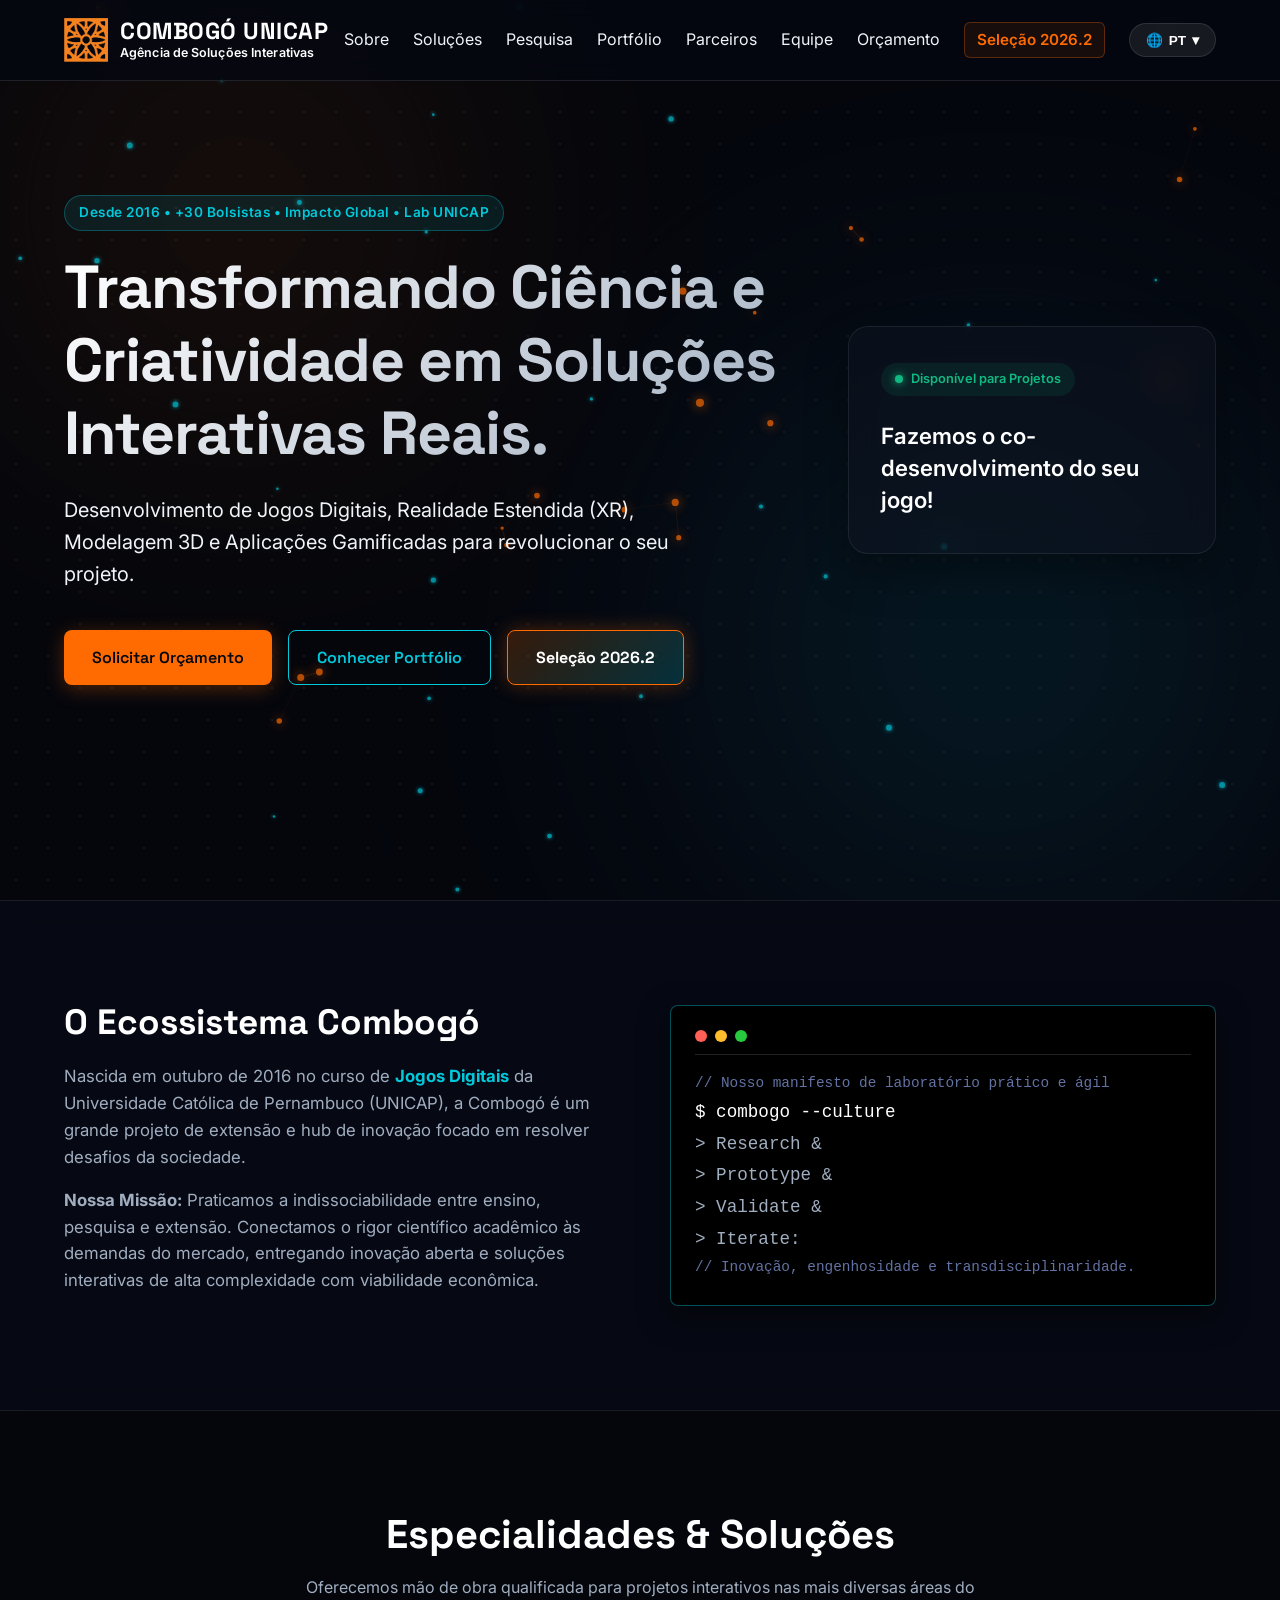
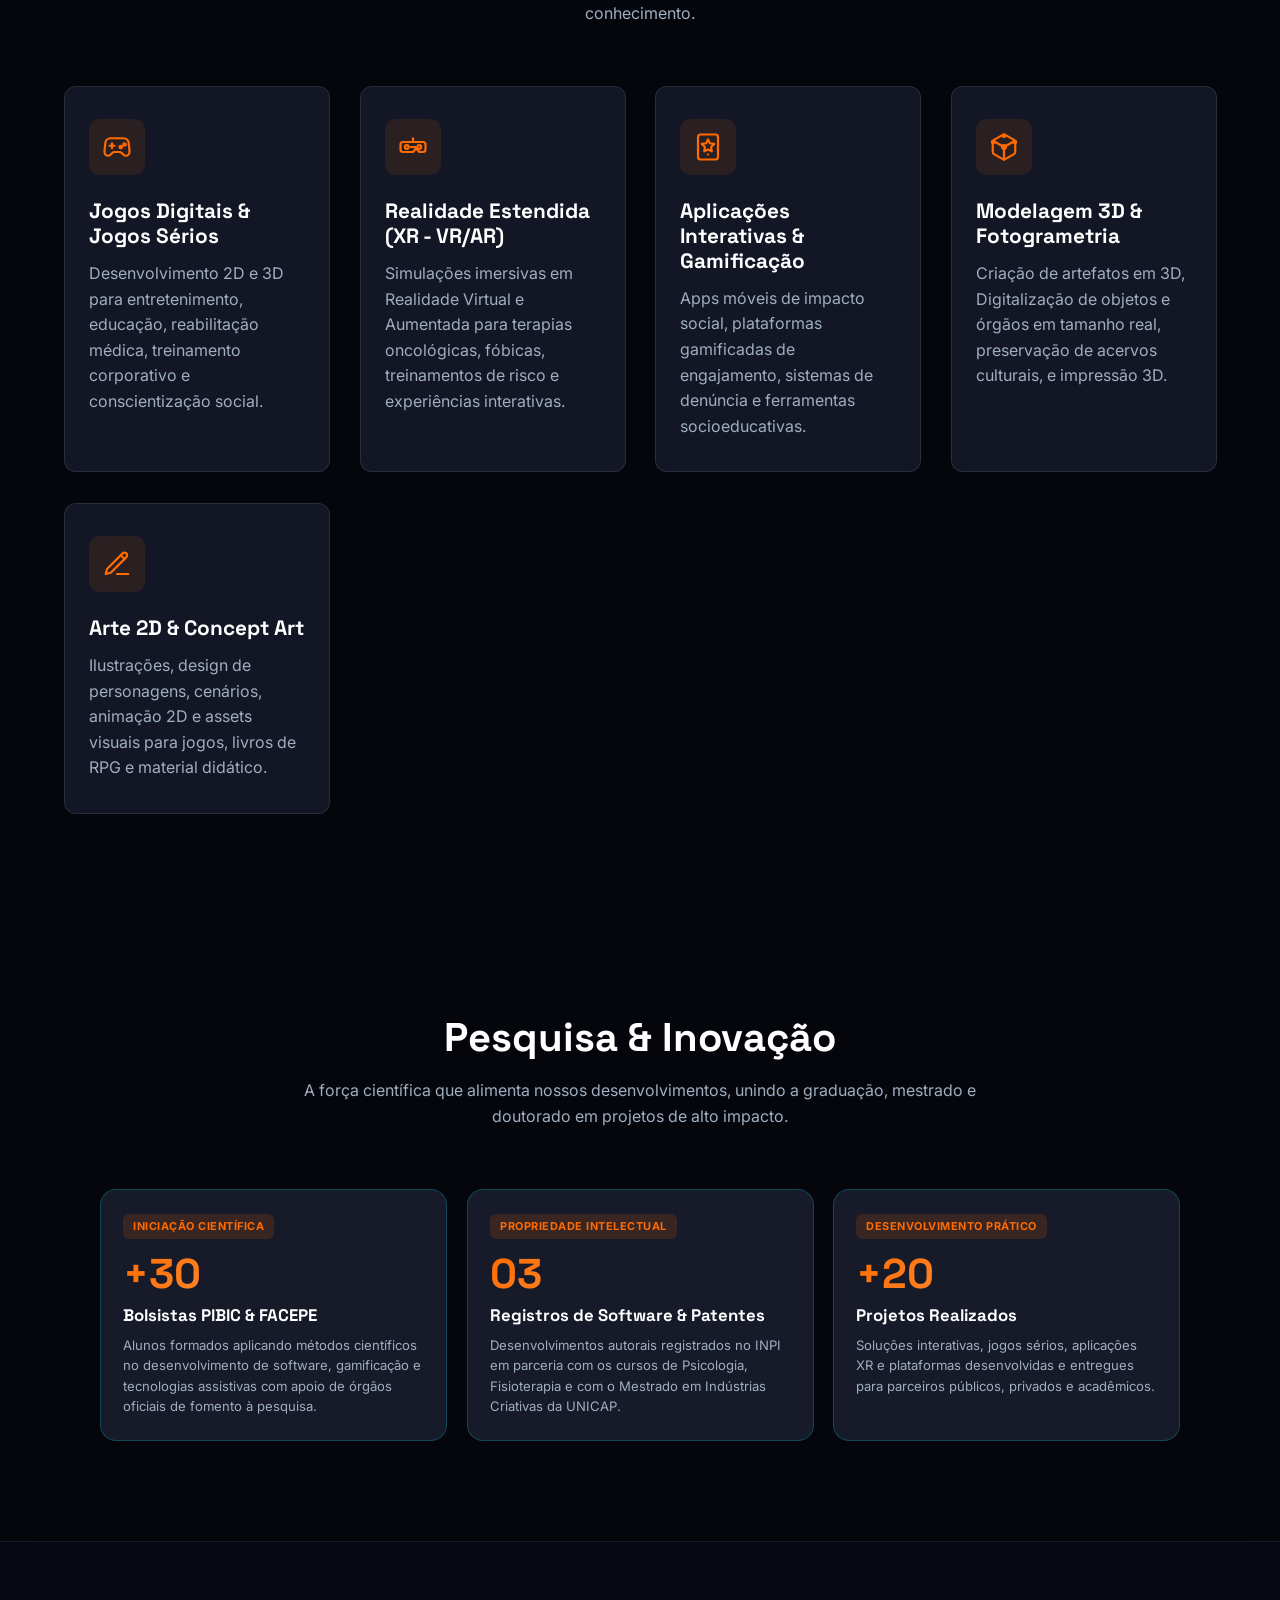
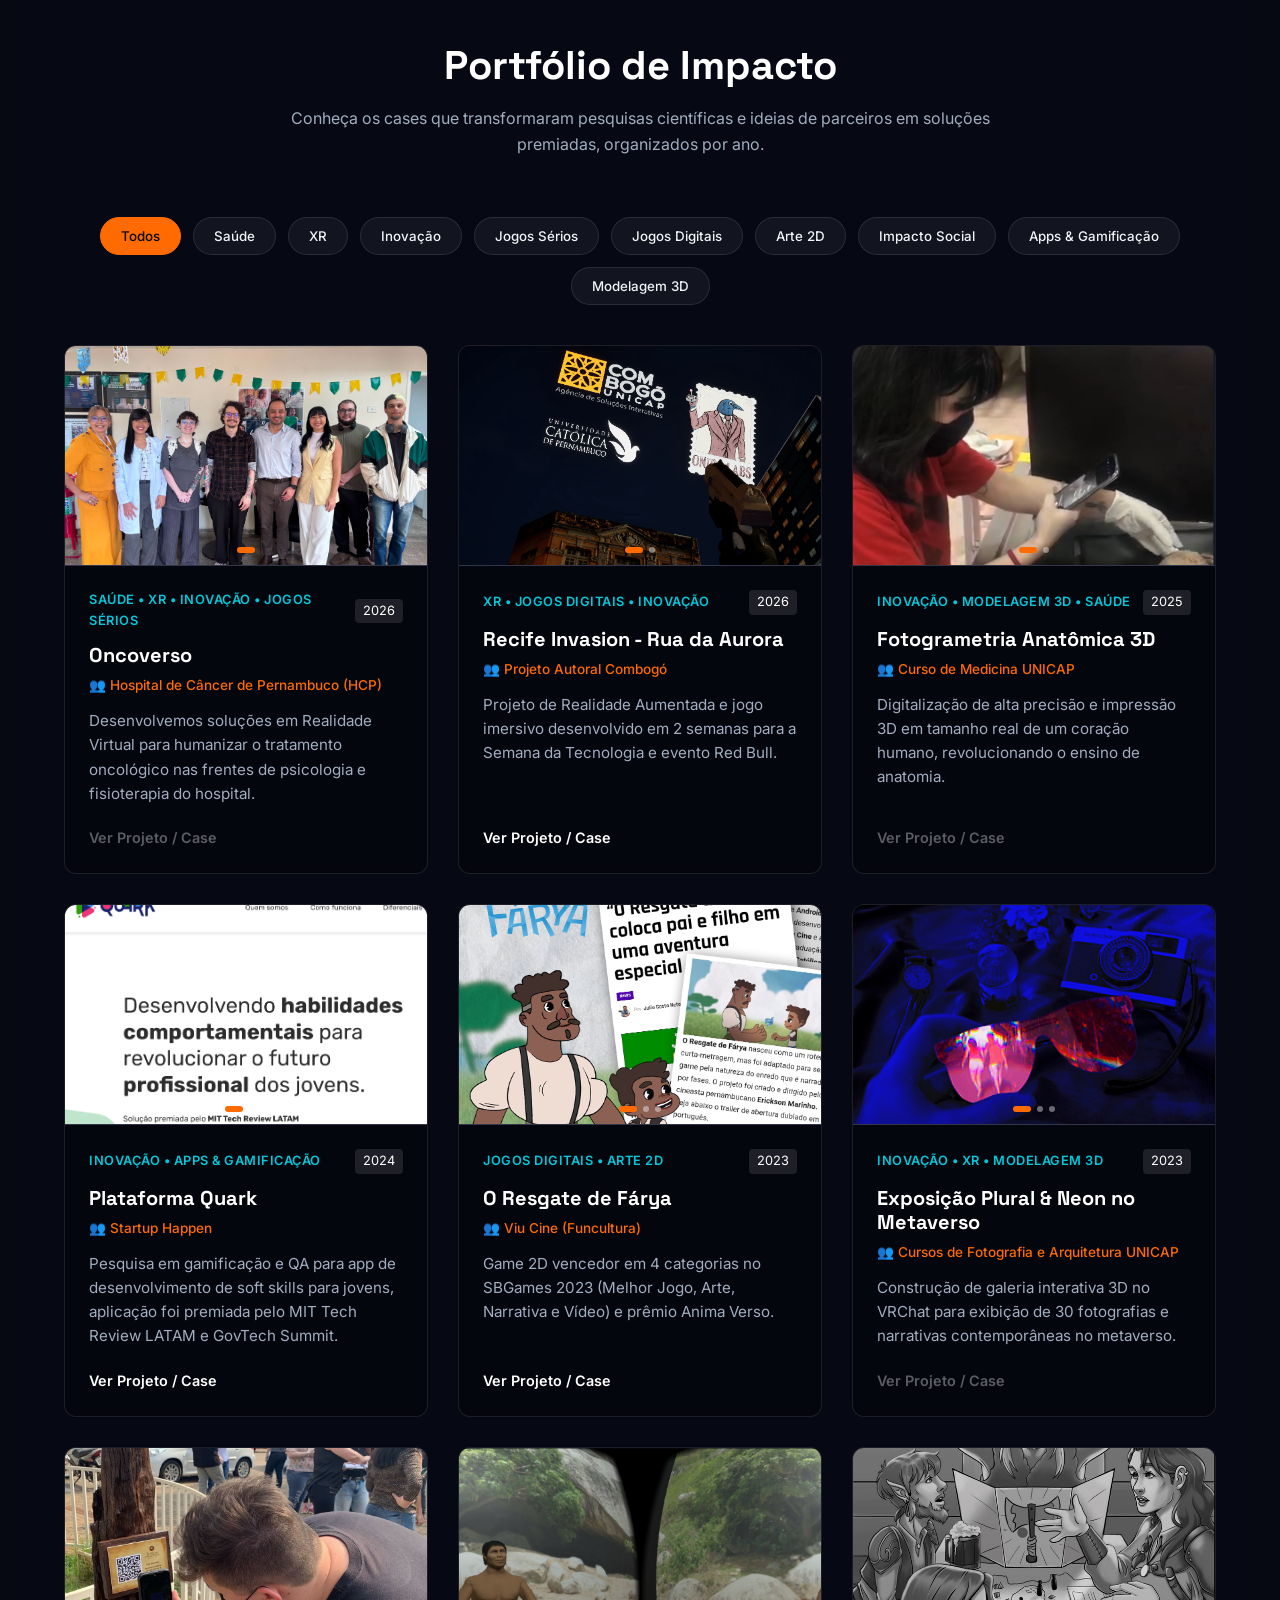
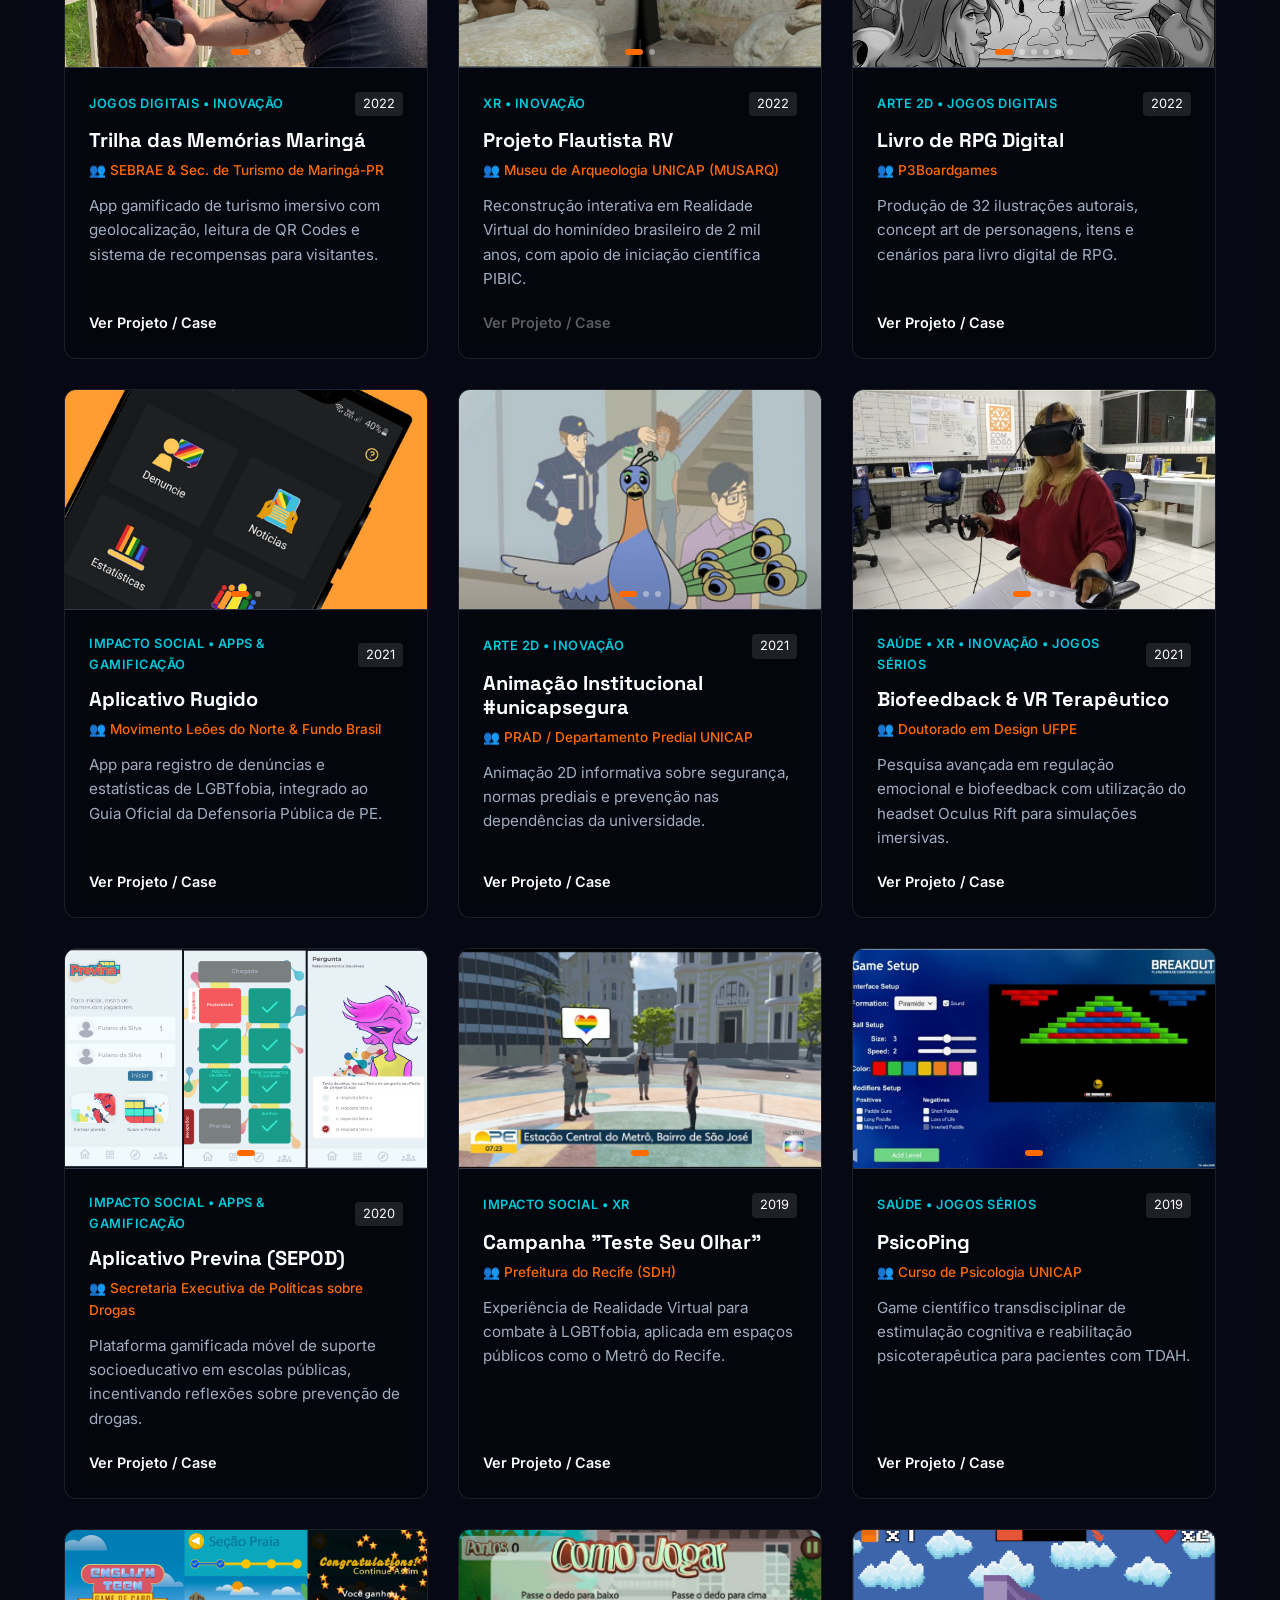
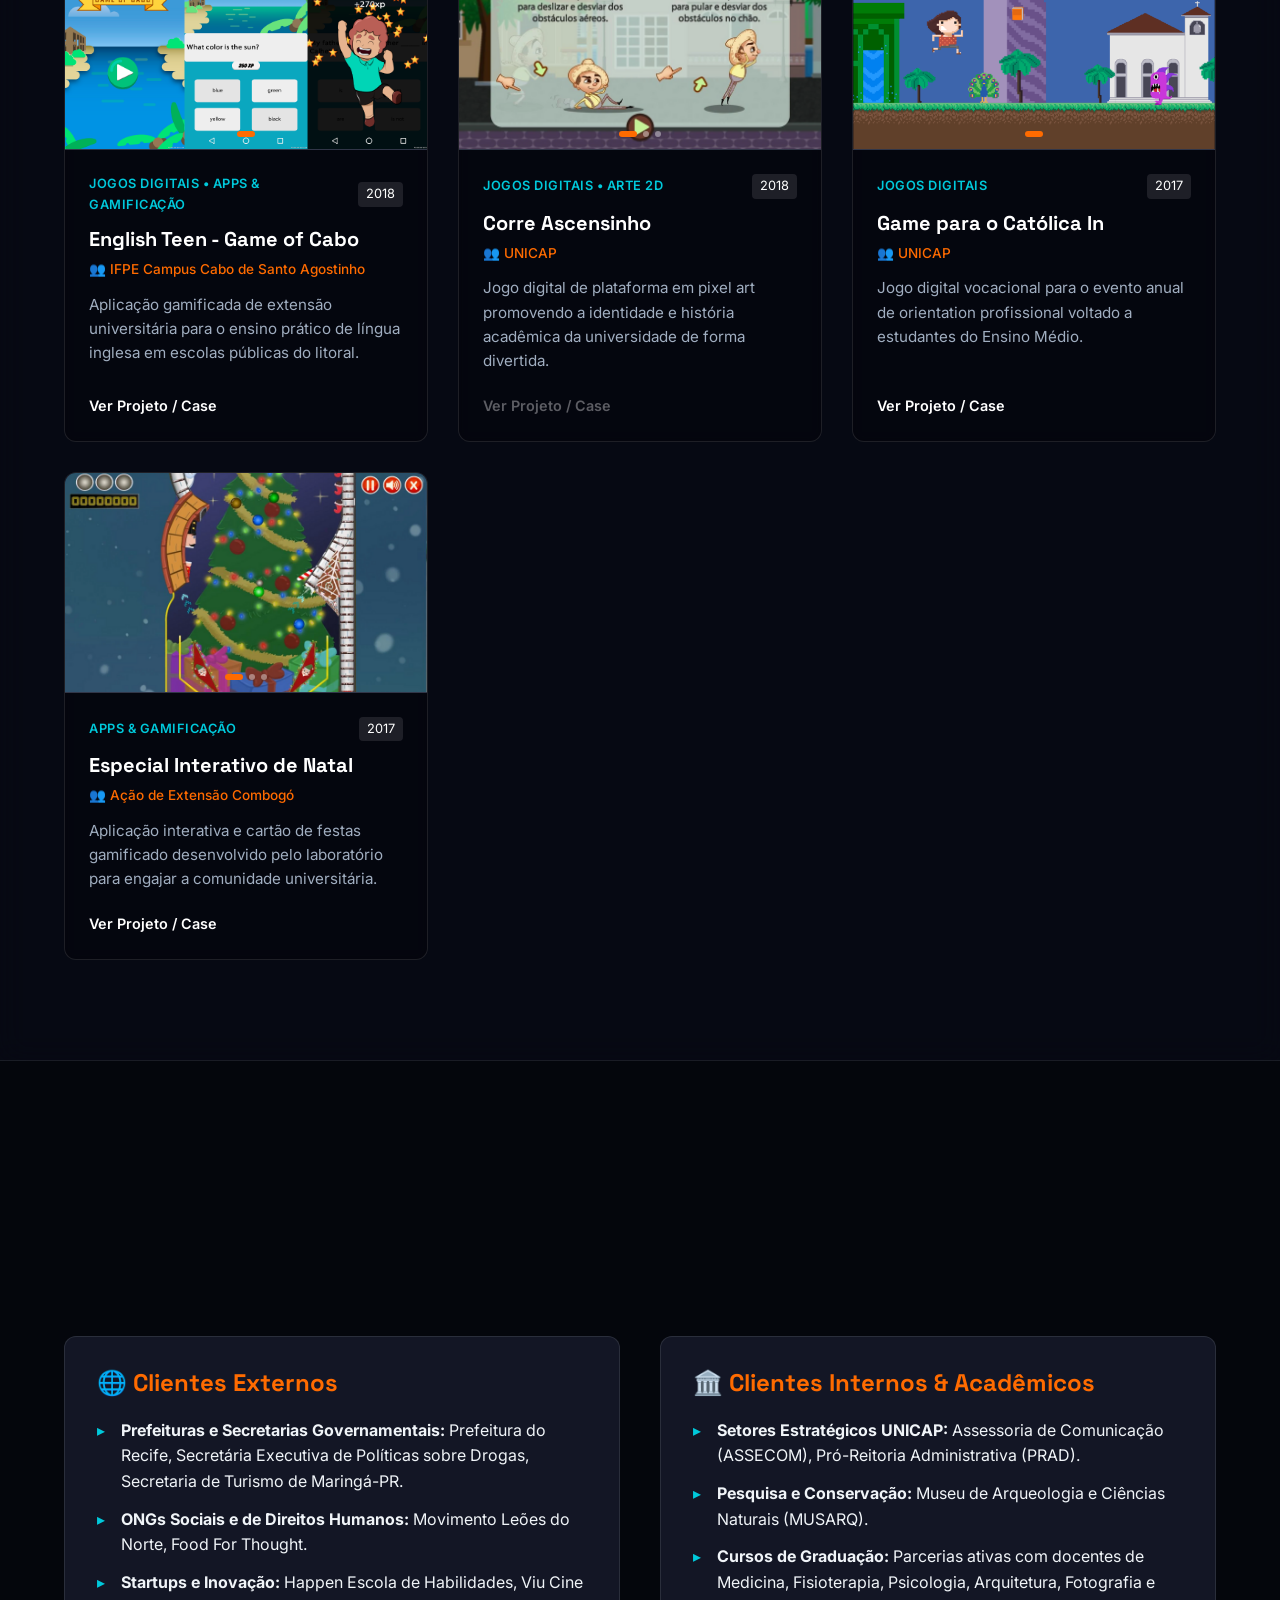
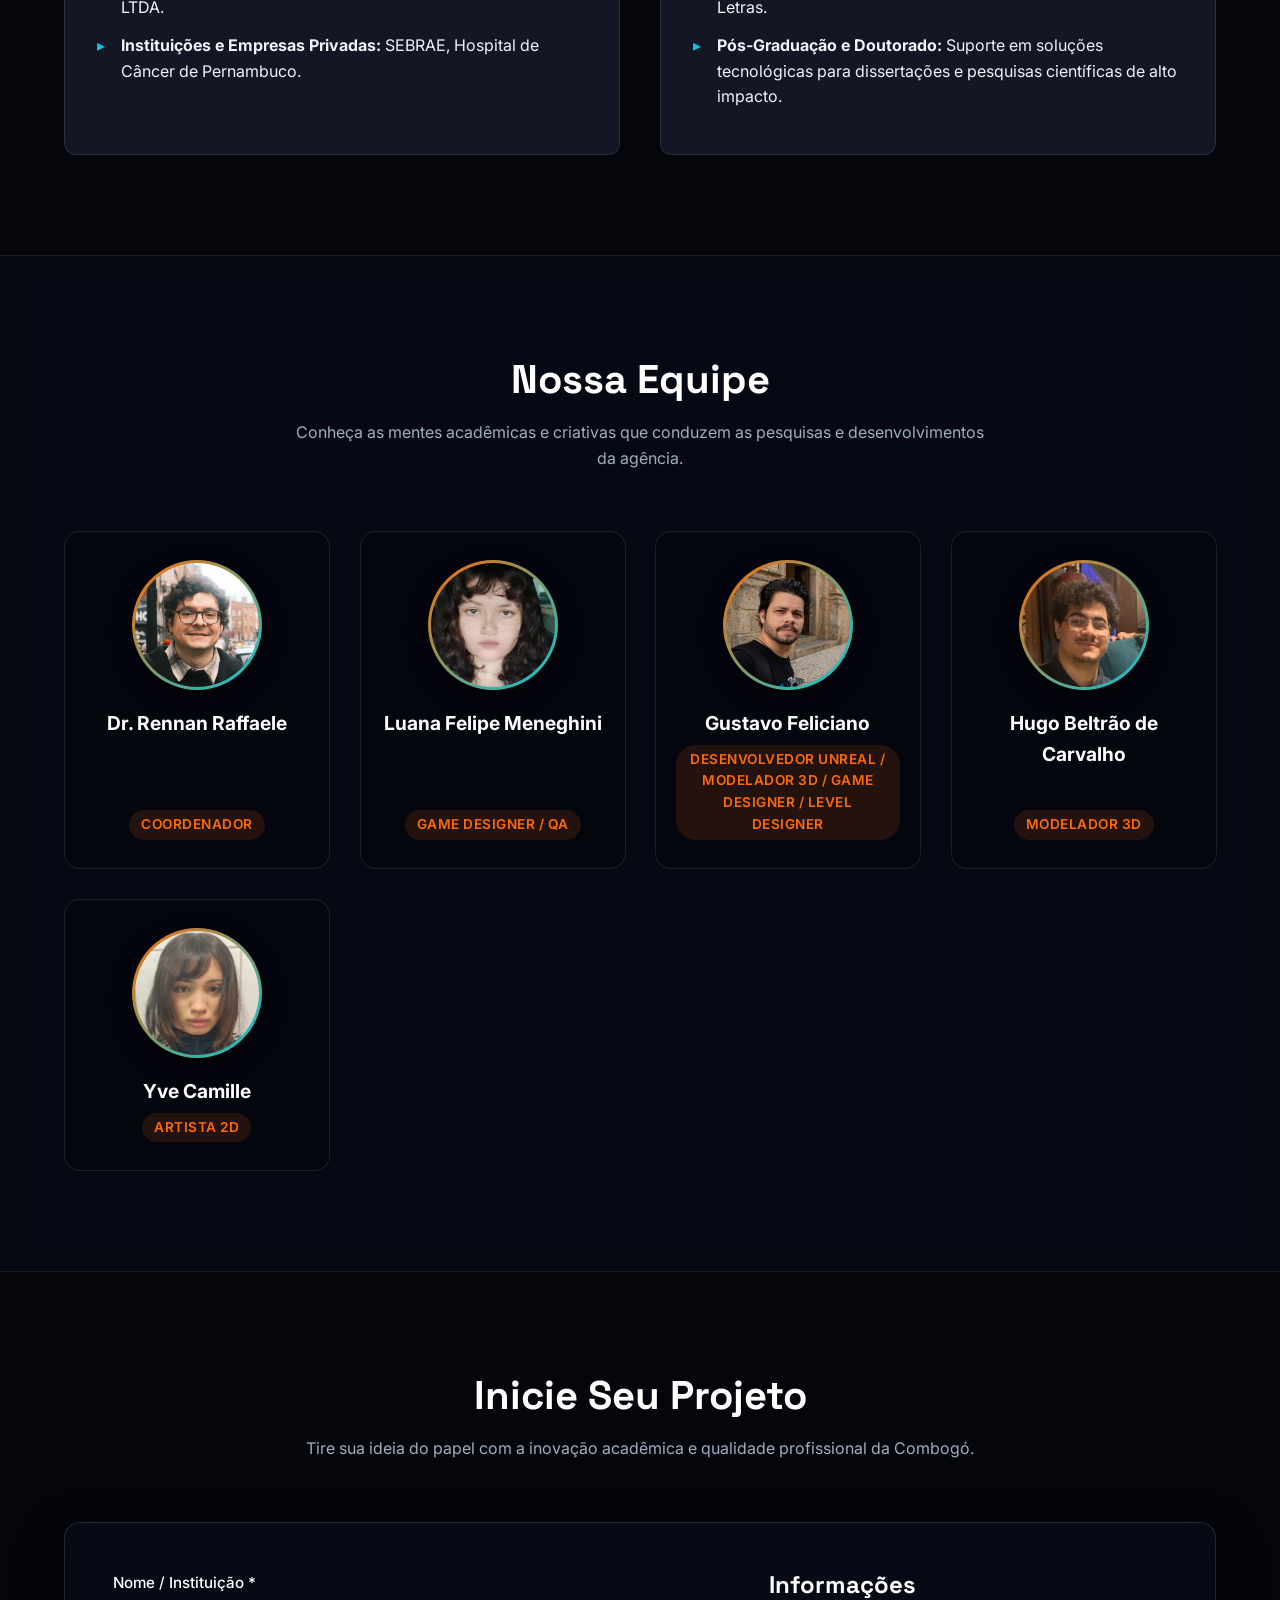
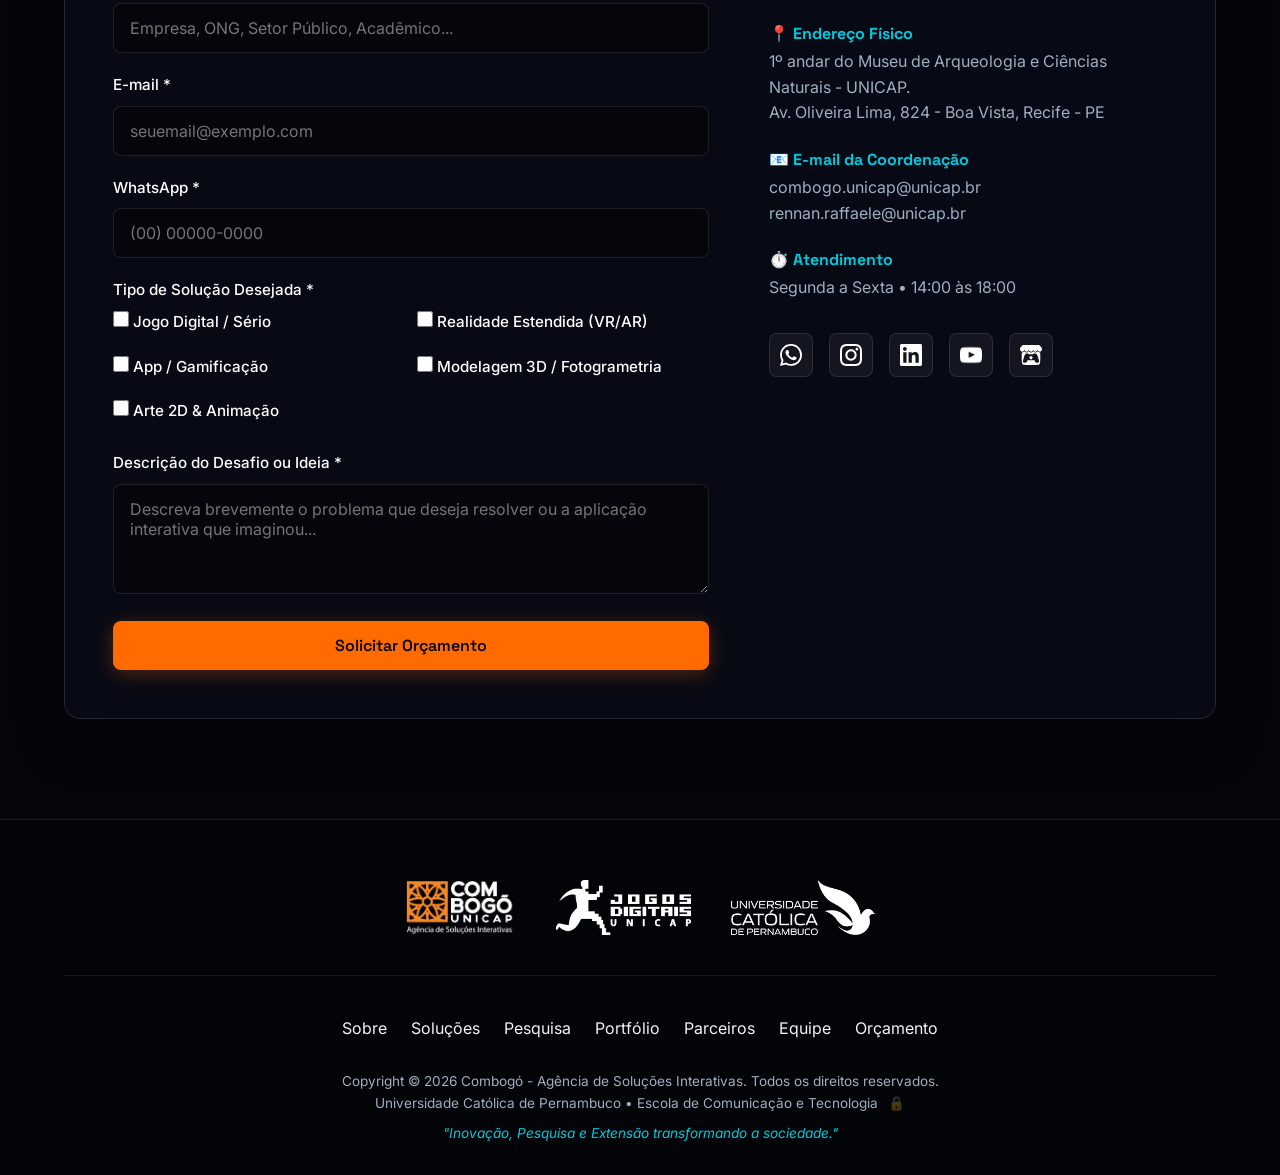
==== index.html @ 2ea492ec "pass protection" ====
<!DOCTYPE html>
<html lang="pt-BR">
<head>
    <meta charset="UTF-8">
    <meta name="viewport" content="width=device-width, initial-scale=1.0">
    <title>Combogó UNICAP</title>
<!-- ========================================== -->
    <!-- CONFIGURAÇÕES DE SEO E INDEXAÇÃO (GOOGLE) -->
    <!-- ========================================== -->
    <meta name="description" content="Agência de soluções interativas da UNICAP. Especialistas em Desenvolvimento de Jogos Digitais, Realidade Estendida (XR), Modelagem 3D e Gamificação.">
    <meta name="keywords" content="desenvolvimento de jogos, agência de jogos digitais, realidade virtual, XR, realidade aumentada, aplicativos gamificados, modelagem 3D, UNICAP, Combogó">
    <meta name="author" content="Combogó UNICAP">
    <meta name="robots" content="index, follow">
    <link rel="canonical" href="https://combogounicap.vercel.app/">

    <!-- ========================================== -->
    <!-- OPEN GRAPH (COMPARTILHAMENTO WHATSAPP/LINKEDIN) -->
    <!-- ========================================== -->
    <meta property="og:type" content="website">
    <meta property="og:title" content="Combogó | Agência de Soluções Interativas - UNICAP">
    <meta property="og:description" content="Transformando ciência e criatividade em soluções interativas reais. Especialistas em Games, XR e Gamificação.">
    <meta property="og:url" content="https://combogounicap.vercel.app/">
    <!-- DICA: Crie uma imagem 1200x630px bem bonita com o logo da agência e coloque na pasta assets -->
    <meta property="og:image" content="https://combogounicap.vercel.app/assets/logo/Combogo_logo_social.jpg">

    <!-- ========================================== -->
    <!-- TWITTER CARDS -->
    <!-- ========================================== -->
    <meta name="twitter:card" content="summary_large_image">
    <meta name="twitter:title" content="Combogó | Agência de Soluções Interativas">
    <meta name="twitter:description" content="Desenvolvimento de Jogos Digitais, Realidade Estendida (XR) e Gamificação. Inicie seu projeto com a gente.">
    <meta name="twitter:image" content="https://combogounicap.vercel.app/assets/logo/Combogo_logo_social.jpg">
    
    <!-- Google Fonts -->
    <link rel="preconnect" href="https://fonts.googleapis.com">
    <link rel="preconnect" href="https://fonts.gstatic.com" crossorigin>
    <link href="https://fonts.googleapis.com/css2?family=Inter:wght@300;400;500;600;700&family=Space+Grotesk:wght@500;600;700&display=swap" rel="stylesheet">
    
    <!-- Link para o arquivo CSS Externo -->
    <link rel="stylesheet" href="styles.css">
    
    <!-- ========================================== -->
    <!-- SCHEMA.ORG (DADOS ESTRUTURADOS PARA O GOOGLE) -->
    <!-- ========================================== -->
    <script type="application/ld+json">
    {
      "@context": "https://schema.org",
      "@type": "LocalBusiness",
      "name": "Combogó - Agência de Soluções Interativas",
      "image": "https://combogounicap.vercel.app/assets/logo/Combogo_logo.png",
      "@id": "https://combogounicap.vercel.app/",
      "url": "https://combogounicap.vercel.app/",
      "telephone": "+5581997318982",
      "email": "combogo.unicap@unicap.br",
      "address": {
        "@type": "PostalAddress",
        "streetAddress": "Av. Oliveira Lima, 824 - 1º andar do Museu de Arqueologia e Ciências Naturais - UNICAP",
        "addressLocality": "Boa Vista, Recife",
        "addressRegion": "PE",
        "postalCode": "50050-390",
        "addressCountry": "BR"
      },
      "geo": {
        "@type": "GeoCoordinates",
        "latitude": -8.0558,
        "longitude": -34.8885
      },
      "parentOrganization": {
        "@type": "CollegeOrUniversity",
        "name": "Universidade Católica de Pernambuco (UNICAP)"
      },
      "sameAs": [
        "https://www.instagram.com/combogounicap/",
        "https://www.linkedin.com/company/combogó-unicap/",
        "https://www.youtube.com/@combogounicap",
        "https://combogounicap.itch.io/"
      ]
    }
    </script>
    
</head>
<body>
    <!-- BARRA DE PROGRESSO DE ROLAGEM NO TOPO -->
    <div class="scroll-progress-bar" id="scroll-progress"></div>

    <!-- ELEMENTO DE BACKGROUND IMERSIVO (COBOGÓ) -->
    <div class="ambient-bg"></div>

    <!-- REDE NEURAL / SKILL TREE FLUTUANTE -->
    <canvas id="neuro-canvas" style="position: fixed; top: 0; left: 0; width: 100vw; height: 100vh; z-index: -1; pointer-events: none; opacity: 0.7;"></canvas>

    <!-- Header / Navbar -->
    <header>
        <div class="container nav-container">
            <a href="#hero" class="logo">
                <img src="assets/icons/combogo_icon.svg" alt="Ícone Combogó" class="logo-icon">
                <div class="logo-text">
                    <span class="logo-title">COMBOGÓ UNICAP</span>
                    <span class="logo-sub" data-i18n="logo_sub">Agência de Soluções Interativas</span>
                </div>
            </a>
            <button class="menu-toggle" aria-label="Abrir Menu" id="mobile-menu-btn">☰</button>
            <nav class="nav-links" id="nav-menu">
                <a href="#sobre" data-i18n="nav_about">Sobre</a>
                <a href="#solucoes" data-i18n="nav_solutions">Soluções</a>
                <a href="#research" data-i18n="nav_research">Pesquisa</a>
                <a href="#portfolio" data-i18n="nav_portfolio">Portfólio</a>
                <a href="#parceiros" data-i18n="nav_partners">Parceiros</a>
                <a href="#equipe" data-i18n="nav_team">Equipe</a>
                <a href="#orcamento" data-i18n="nav_budget">Orçamento</a>
                <a href="selecao.html" class="nav-selection-highlight" data-i18n="nav_selection">Seleção 2026.2</a>
                
                <!-- DROPDOWN DE IDIOMA -->
                <div class="lang-dropdown" id="lang-dropdown-wrapper">
                    <button id="lang-toggle-btn" class="lang-btn" aria-label="Trocar Idioma">🌐 <span id="current-lang-label">PT</span> ▾</button>
                    <div class="lang-menu" id="lang-menu">
                        <a href="#" data-lang="pt" class="active">🇧🇷 Português (PT)</a>
                        <a href="#" data-lang="en">🇺🇸 English (EN)</a>
                        <a href="#" data-lang="es">🇪🇸 Español (ES)</a>
                    </div>
                </div>
            </nav>
        </div>
    </header>

    <main>
        <!-- Seção 1: Hero Section -->
        <section id="hero">
            <div class="container">
                <div class="hero-grid">
                    <div class="hero-content">
                        <span class="badge" data-i18n="hero_badge">Desde 2016 • +30 Bolsistas • Impacto Global • Lab UNICAP</span>
                        <h1 data-i18n="hero_title">Transformando Ciência e Criatividade em Soluções Interativas Reais.</h1>
                        <p data-i18n="hero_desc">Desenvolvimento de Jogos Digitais, Realidade Estendida (XR), Modelagem 3D e Aplicações Gamificadas para revolucionar o seu projeto.</p>
                        <div class="hero-ctas">
                            <a href="#orcamento" class="btn btn-primary" data-i18n="hero_btn_quote">Solicitar Orçamento</a>
                            <a href="#portfolio" class="btn btn-secondary" data-i18n="hero_btn_portfolio">Conhecer Portfólio</a>
                            <a href="selecao.html" class="btn btn-selection" data-i18n="hero_btn_selection">Seleção 2026.2</a>
                        </div>
                    </div>

                    <div class="hero-visual">
                        <div class="clean-quote-card">
                            <div class="quote-status">
                                <span class="status-dot"></span>
                                <span data-i18n="hero_panel_status">Disponível para Projetos</span>
                            </div>
                            <div class="quote-display-area">
                                <p id="single-quote-text" class="quote-text">Fazemos seu projeto de jogo do zero</p>
                            </div>
                        </div>
                    </div>
                </div>
            </div>
        </section>

        <!-- Seção 2: Quem Somos -->
        <section id="sobre">
            <div class="container">
                <div class="about-grid">
                    <div class="about-text reveal">
                        <h2 data-i18n="about_title">O Ecossistema Combogó</h2>
                        <p data-i18n="about_p1">Nascida em outubro de 2016 no curso de <a href='https://jogosdigitaisunicap.vercel.app/' target='_blank' style='color: var(--secondary); font-weight: bold; text-decoration: none;'>Jogos Digitais</a> da Universidade Católica de Pernambuco (UNICAP), a Combogó é um grande projeto de extensão e hub de inovação focado em resolver desafios da sociedade.</p>
                        <p data-i18n="about_p2"><strong>Nossa Missão:</strong> Praticamos a indissociabilidade entre ensino, pesquisa e extensão. Conectamos o rigor científico acadêmico às demandas do mercado, entregando inovação aberta e soluções interativas de alta complexidade com viabilidade econômica.</p>
                    </div>
                    <div class="terminal-box reveal reveal-delay-1">
                        <div class="terminal-header">
                            <div class="terminal-dot dot-red"></div>
                            <div class="terminal-dot dot-yellow"></div>
                            <div class="terminal-dot dot-green"></div>
                        </div>
                        <div class="terminal-body">
                            <p class="comment" data-i18n="term_c1">// Nosso manifesto de laboratório prático e ágil</p>
                            <p><span class="command">$ combogo --culture</span></p>
                            <p>&gt; Research &amp;</p>
                            <p>&gt; Prototype &amp;</p>
                            <p>&gt; Validate &amp;</p>
                            <p>&gt; Iterate:</p>
                            <p class="comment" data-i18n="term_c2">// Inovação, engenhosidade e transdisciplinaridade.</p>
                        </div>
                    </div>
                </div>
            </div>
        </section>

        <!-- Seção 3: Especialidades & Soluções (Com Ícones Vetoriais SVG) -->
        <section id="solucoes">
            <div class="container">
                <div class="section-header reveal">
                    <h2 data-i18n="sol_title">Especialidades &amp; Soluções</h2>
                    <p data-i18n="sol_sub">Oferecemos mão de obra qualificada para projetos interativos nas mais diversas áreas do conhecimento.</p>
                </div>
                <div class="solutions-grid">
                    <div class="solution-card reveal">
                        <div class="icon-wrapper">
                            <svg xmlns="http://www.w3.org/2000/svg" width="30" height="30" viewBox="0 0 24 24" fill="none" stroke="currentColor" stroke-width="1.75" stroke-linecap="round" stroke-linejoin="round">
                                <line x1="6" y1="11" x2="10" y2="11"></line><line x1="8" y1="9" x2="8" y2="13"></line><circle cx="15" cy="12" r="1"></circle><circle cx="18" cy="10" r="1"></circle><path d="M17.32 5H6.68a4 4 0 0 0-3.978 3.59c-.006.052-.01.101-.017.152C2.604 9.416 2 14.456 2 16a3 3 0 0 0 3 3c1 0 1.5-.5 2-1l1.414-1.414A2 2 0 0 1 9.828 16h4.344a2 2 0 0 1 1.414.586L17 18c.5.5 1 1 2 1a3 3 0 0 0 3-3c0-1.545-.604-6.584-.685-7.258-.007-.05-.011-.1-.017-.151A4 4 0 0 0 17.32 5z"></path>
                            </svg>
                        </div>
                        <h3 data-i18n="sol_games_title">Jogos Digitais &amp; Jogos Sérios</h3>
                        <p data-i18n="sol_games_desc">Desenvolvimento 2D e 3D para entretenimento, educação, reabilitação médica, treinamento corporativo e conscientização social.</p>
                    </div>

                    <div class="solution-card reveal reveal-delay-1">
                        <div class="icon-wrapper">
                            <svg xmlns="http://www.w3.org/2000/svg" width="30" height="30" viewBox="0 0 24 24" fill="none" stroke="currentColor" stroke-width="1.75" stroke-linecap="round" stroke-linejoin="round">
                                <path d="M4 8h16a2 2 0 0 1 2 2v4a2 2 0 0 1-2 2h-3l-2.5-3-2.5 3H4a2 2 0 0 1-2-2v-4a2 2 0 0 1 2-2z"></path><path d="M10 12h4"></path><circle cx="7" cy="12" r="1.5"></circle><circle cx="17" cy="12" r="1.5"></circle><path d="M12 5v3"></path>
                            </svg>
                        </div>
                        <h3 data-i18n="sol_xr_title">Realidade Estendida (XR - VR/AR)</h3>
                        <p data-i18n="sol_xr_desc">Simulações imersivas em Realidade Virtual e Aumentada para terapias oncológicas, fóbicas, treinamentos de risco e experiências interativas.</p>
                    </div>

                    <div class="solution-card reveal reveal-delay-2">
                        <div class="icon-wrapper">
                            <svg xmlns="http://www.w3.org/2000/svg" width="30" height="30" viewBox="0 0 24 24" fill="none" stroke="currentColor" stroke-width="1.75" stroke-linecap="round" stroke-linejoin="round">
                                <rect x="4" y="2" width="16" height="20" rx="2" ry="2"></rect><line x1="12" y1="18" x2="12.01" y2="18"></line><polygon points="12 6 13.5 9 17 9.5 14.5 12 15 15.5 12 14 9 15.5 9.5 12 7 9.5 10.5 9 12 6"></polygon>
                            </svg>
                        </div>
                        <h3 data-i18n="sol_app_title">Aplicações Interativas &amp; Gamificação</h3>
                        <p data-i18n="sol_app_desc">Apps móveis de impacto social, plataformas gamificadas de engajamento, sistemas de denúncia e ferramentas socioeducativas.</p>
                    </div>

                    <div class="solution-card reveal reveal-delay-3">
                        <div class="icon-wrapper">
                            <svg xmlns="http://www.w3.org/2000/svg" width="30" height="30" viewBox="0 0 24 24" fill="none" stroke="currentColor" stroke-width="1.75" stroke-linecap="round" stroke-linejoin="round">
                                <path d="M21 16V8a2 2 0 0 0-1-1.73l-7-4a2 2 0 0 0-2 0l-7 4A2 2 0 0 0 3 8v8a2 2 0 0 0 1 1.73l7 4a2 2 0 0 0 2 0l7-4A2 2 0 0 0 21 16z"></path><polyline points="3.27 6.96 12 12.01 20.73 6.96"></polyline><line x1="12" y1="22.08" x2="12" y2="12"></line><circle cx="12" cy="12" r="1.5"></circle><circle cx="12" cy="3" r="1"></circle><circle cx="20.73" cy="8" r="1"></circle><circle cx="3.27" cy="8" r="1"></circle>
                            </svg>
                        </div>
                        <h3 data-i18n="sol_3d_title">Modelagem 3D &amp; Fotogrametria</h3>
                        <p data-i18n="sol_3d_desc">Criação de artefatos em 3D, Digitalização de objetos e órgãos em tamanho real, preservação de acervos culturais, e impressão 3D.</p>
                    </div>

                    <div class="solution-card reveal">
                        <div class="icon-wrapper">
                            <svg xmlns="http://www.w3.org/2000/svg" width="30" height="30" viewBox="0 0 24 24" fill="none" stroke="currentColor" stroke-width="1.75" stroke-linecap="round" stroke-linejoin="round">
                                <path d="M12 20h9"></path><path d="M16.5 3.5a2.121 2.121 0 0 1 3 3L7 19l-4 1 1-4L16.5 3.5z"></path><path d="M15 5l3 3"></path>
                            </svg>
                        </div>
                        <h3 data-i18n="sol_art_title">Arte 2D &amp; Concept Art</h3>
                        <p data-i18n="sol_art_desc">Ilustrações, design de personagens, cenários, animação 2D e assets visuais para jogos, livros de RPG e material didático.</p>
                    </div>
                </div>
            </div>
        </section>

        <!-- Seção 4: Pesquisa & Inovação -->
        <section id="research">
            <div class="container">
                <div class="section-header reveal">
                    <h2 data-i18n="res_title">Pesquisa &amp; Inovação</h2>
                    <p data-i18n="res_sub">A força científica que alimenta nossos desenvolvimentos, unindo a graduação, mestrado e doutorado em projetos de alto impacto.</p>
                </div>
                <div class="research-grid">
                    <div class="research-card reveal">
                        <span class="research-tag" data-i18n="res_tag1">Iniciação Científica</span>
                        <div class="research-number">+30</div>
                        <h3 data-i18n="res_card1_title">Bolsistas PIBIC &amp; FACEPE</h3>
                        <p data-i18n="res_card1_desc">Alunos formados aplicando métodos científicos no desenvolvimento de software, gamificação e tecnologias assistivas com apoio de órgãos oficiais de fomento à pesquisa.</p>
                    </div>
                    <div class="research-card reveal reveal-delay-1">
                        <span class="research-tag" data-i18n="res_tag2">Propriedade Intelectual</span>
                        <div class="research-number">03</div>
                        <h3 data-i18n="res_card2_title">Registros de Software &amp; Patentes</h3>
                        <p data-i18n="res_card2_desc">Desenvolvimentos autorais registrados no INPI em parceria com os cursos de Psicologia, Fisioterapia e com o Mestrado em Indústrias Criativas da UNICAP.</p>
                    </div>
                    <div class="research-card reveal reveal-delay-2">
                        <span class="research-tag" data-i18n="res_tag3">Desenvolvimento Prático</span>
                        <div class="research-number">+20</div>
                        <h3 data-i18n="res_card3_title">Projetos Realizados</h3>
                        <p data-i18n="res_card3_desc">Soluções interativas, jogos sérios, aplicações XR e plataformas desenvolvidas e entregues para parceiros públicos, privados e acadêmicos.</p>
                    </div>
                </div>
            </div>
        </section>

        <!-- Seção 5: Portfólio de Impacto -->
        <section id="portfolio">
            <div class="container">
                <div class="section-header reveal">
                    <h2 data-i18n="port_title">Portfólio de Impacto</h2>
                    <p data-i18n="port_sub">Conheça os cases que transformaram pesquisas científicas e ideias de parceiros em soluções premiadas, organizados por ano.</p>
                </div>
                
                <div class="filter-container reveal reveal-delay-1" id="portfolio-filters">
                    <button class="filter-btn active" data-filter="Todos">Todos</button>
                </div>

                <div class="portfolio-grid" id="portfolio-grid"></div>
            </div>
        </section>

        <!-- Seção 6: Para Quem Criamos -->
        <section id="parceiros">
            <div class="container">
                <div class="section-header reveal">
                    <h2 data-i18n="part_title">Para Quem Criamos</h2>
                    <p data-i18n="part_sub">Atuamos como ponte entre o conhecimento acadêmico e as necessidades do setor público, privado e terceiro setor.</p>
                </div>
                <div class="partners-grid">
                    <div class="partner-col reveal">
                        <h3 data-i18n="part_ext_title">🌐 Clientes Externos</h3>
                        <ul class="partner-list">
                            <li data-i18n="part_ext_1"><strong>Prefeituras e Secretarias Governamentais:</strong> Prefeitura do Recife, Secretária Executiva de Políticas sobre Drogas, Secretaria de Turismo de Maringá-PR.</li>
                            <li data-i18n="part_ext_2"><strong>ONGs Sociais e de Direitos Humanos:</strong> Movimento Leões do Norte, Food For Thought.</li>
                            <li data-i18n="part_ext_3"><strong>Startups e Inovação:</strong> Happen Escola de Habilidades, Viu Cine LTDA.</li>
                            <li data-i18n="part_ext_4"><strong>Instituições e Empresas Privadas:</strong> SEBRAE, Hospital de Câncer de Pernambuco.</li>
                        </ul>
                    </div>
                    <div class="partner-col reveal reveal-delay-1">
                        <h3 data-i18n="part_int_title">🏛️ Clientes Internos &amp; Acadêmicos</h3>
                        <ul class="partner-list">
                            <li data-i18n="part_int_1"><strong>Setores Estratégicos UNICAP:</strong> Assessoria de Comunicação (ASSECOM), Pró-Reitoria Administrativa (PRAD).</li>
                            <li data-i18n="part_int_2"><strong>Pesquisa e Conservação:</strong> Museu de Arqueologia e Ciências Naturais (MUSARQ).</li>
                            <li data-i18n="part_int_3"><strong>Cursos de Graduação:</strong> Parcerias ativas com docentes de Medicina, Fisioterapia, Psicologia, Arquitetura, Fotografia e Letras.</li>
                            <li data-i18n="part_int_4"><strong>Pós-Graduação e Doutorado:</strong> Suporte em soluções tecnológicas para dissertações e pesquisas científicas de alto impacto.</li>
                        </ul>
                    </div>
                </div>
            </div>
        </section>

        <!-- Seção 7: Nossa Equipe -->
        <section id="equipe">
            <div class="container">
                <div class="section-header reveal">
                    <h2 data-i18n="team_title">Nossa Equipe</h2>
                    <p data-i18n="team_sub">Conheça as mentes acadêmicas e criativas que conduzem as pesquisas e desenvolvimentos da agência.</p>
                </div>
                <div class="team-grid" id="team-grid"></div>
            </div>
        </section>

        <!-- Seção 8: Orçamento & Contato -->
        <section id="orcamento">
            <div class="container">
                <div class="section-header reveal">
                    <h2 data-i18n="contact_title">Inicie Seu Projeto</h2>
                    <p data-i18n="contact_sub">Tire sua ideia do papel com a inovação acadêmica e qualidade profissional da Combogó.</p>
                </div>
                <div class="contact-wrapper reveal reveal-delay-1">
                    <form id="briefing-form">
                        <input type="hidden" name="_subject" value="🚀 Novo Pedido de Orçamento - Site Combogó!">
                        <input type="hidden" name="_captcha" value="false">
                        <input type="hidden" name="_template" value="table">
                        
                        <div class="form-group">
                            <label for="nome" data-i18n="form_name">Nome / Instituição *</label>
                            <input type="text" id="nome" name="Nome_ou_Instituicao" class="form-control" data-i18n-ph="form_name_ph" placeholder="Empresa, ONG, Setor Público, Acadêmico..." required>
                        </div>
                        
                        <div class="form-group">
                            <label for="email" data-i18n="form_email">E-mail *</label>
                            <input type="email" id="email" name="Email_de_Contato" class="form-control" placeholder="seuemail@exemplo.com" required>
                        </div>
                        <div class="form-group">
                            <label for="whatsapp" data-i18n="form_whatsapp">WhatsApp *</label>
                            <input type="tel" id="whatsapp" name="WhatsApp" class="form-control" placeholder="(00) 00000-0000" required>
                        </div>
                        
                        <div class="form-group">
                            <label data-i18n="form_type">Tipo de Solução Desejada *</label>
                            <div class="checkbox-group">
                                <label class="checkbox-label"><input type="checkbox" name="Solucoes_Desejadas[]" value="Jogo Digital"> <span data-i18n="chk_game">Jogo Digital / Sério</span></label>
                                <label class="checkbox-label"><input type="checkbox" name="Solucoes_Desejadas[]" value="XR"> <span data-i18n="chk_xr">Realidade Estendida (VR/AR)</span></label>
                                <label class="checkbox-label"><input type="checkbox" name="Solucoes_Desejadas[]" value="App"> <span data-i18n="chk_app">App / Gamificação</span></label>
                                <label class="checkbox-label"><input type="checkbox" name="Solucoes_Desejadas[]" value="3D"> <span data-i18n="chk_3d">Modelagem 3D / Fotogrametria</span></label>
                                <label class="checkbox-label"><input type="checkbox" name="Solucoes_Desejadas[]" value="2D"> <span data-i18n="chk_2d">Arte 2D &amp; Animação</span></label>
                            </div>
                        </div>
                        
                        <div class="form-group">
                            <label for="desc" data-i18n="form_desc">Descrição do Desafio ou Ideia *</label>
                            <textarea id="desc" name="Descricao_do_Desafio" rows="4" class="form-control" data-i18n-ph="form_desc_ph" placeholder="Descreva brevemente o problema que deseja resolver ou a aplicação interativa que imaginou..." required></textarea>
                        </div>
                        <button type="submit" class="btn btn-primary" style="width: 100%;" data-i18n="form_submit">Solicitar Orçamento</button>
                    </form>

                    <div class="contact-info">
                        <h3 data-i18n="info_title">Informações</h3>
                        <div class="info-item">
                            <h4 data-i18n="info_address_title">📍 Endereço Físico</h4>
                            <p data-i18n="info_address_val">1º andar do Museu de Arqueologia e Ciências Naturais - UNICAP.<br>Av. Oliveira Lima, 824 - Boa Vista, Recife - PE</p>
                        </div>
                        <div class="info-item">
                            <h4 data-i18n="info_email_title">📧 E-mail da Coordenação</h4>
                            <p>combogo.unicap@unicap.br</p>
                            <p>rennan.raffaele@unicap.br</p>
                        </div>
                        <div class="info-item">
                            <h4 data-i18n="info_hours_title">⏱️ Atendimento</h4>
                            <p data-i18n="info_hours_val">Segunda a Sexta • 14:00 às 18:00</p>
                        </div>

                        <div class="social-links">
                            <!-- WhatsApp Direto -->
                            <a href="https://wa.me/5581997318982" target="_blank" class="social-btn" aria-label="WhatsApp" title="Falar no WhatsApp">
                                <img src="assets/icons/whatsapp_icon.svg" alt="WhatsApp">
                            </a>
                            <a href="https://www.instagram.com/combogounicap/" target="_blank" class="social-btn" aria-label="Instagram">
                                <img src="assets/icons/instagram_icon.svg" alt="Instagram">
                            </a>
                            <a href="https://www.linkedin.com/company/combogó-unicap/" target="_blank" class="social-btn" aria-label="LinkedIn">
                                <img src="assets/icons/linkedin_icon.svg" alt="LinkedIn">
                            </a>
                            <a href="https://www.youtube.com/@combogounicap" target="_blank" class="social-btn" aria-label="YouTube">
                                <img src="assets/icons/youtube_icon.png" alt="YouTube">
                            </a>
                            <a href="https://combogounicap.itch.io/" target="_blank" class="social-btn" aria-label="Itch.io">
                                <img src="assets/icons/itchio_icon.svg" alt="Itch.io">
                            </a>
                        </div>
                    </div>
                </div>
            </div>
        </section>
    </main>

    <!-- Rodapé -->
    <footer>
        <div class="container">
            <div class="footer-brands">
                <a href="#hero" aria-label="Logo Combogó">
                    <img src="assets/logo/Combogo_logo.png" alt="Logo Combogó" class="footer-brand-img">
                </a>
                <a href="https://jogosdigitaisunicap.vercel.app/" target="_blank" rel="noopener noreferrer" aria-label="Curso de Jogos Digitais UNICAP">
                    <img src="assets/logo/Jogos_logo.png" alt="Logo Jogos Digitais" class="footer-brand-img">
                </a>
                <a href="https://portal.unicap.br/" target="_blank" rel="noopener noreferrer" aria-label="Universidade Católica de Pernambuco">
                    <img src="assets/logo/Unicap_logo.png" alt="Logo Universidade Católica de Pernambuco" class="footer-brand-img">
                </a>
            </div>

     <div class="footer-links">
                <a href="#sobre" data-i18n="nav_about">Sobre</a>
                <a href="#solucoes" data-i18n="nav_solutions">Soluções</a>
                <a href="#research" data-i18n="nav_research">Pesquisa</a>
                <a href="#portfolio" data-i18n="nav_portfolio">Portfólio</a>
                <a href="#parceiros" data-i18n="nav_partners">Parceiros</a>
                <a href="#equipe" data-i18n="nav_team">Equipe</a>
                <a href="#orcamento" data-i18n="nav_budget">Orçamento</a>
                <!-- O botão texto do ADM foi removido daqui -->
            </div>
            
            <div class="footer-bottom">
                <p data-i18n="footer_copy">Copyright © 2026 Combogó - Agência de Soluções Interativas. Todos os direitos reservados.</p>
                <p>
                    <span data-i18n="footer_org">Universidade Católica de Pernambuco • Escola de Comunicação e Tecnologia</span>
                    <!-- Botão ADM Discreto (Cadeado) -->
                    <a href="#" id="footer-adm-btn" style="color: inherit; text-decoration: none; opacity: 0.3; margin-left: 6px; font-size: 0.85rem; transition: opacity 0.3s;" title="Acesso Restrito" onmouseover="this.style.opacity='1'" onmouseout="this.style.opacity='0.3'">🔒</a>
                </p>
                <p class="footer-quote" data-i18n="footer_quote">"Inovação, Pesquisa e Extensão transformando a sociedade."</p>
            </div>      
             </div>
    </footer>

    <!-- Painel ADM Modal -->
    <div class="modal-overlay" id="adm-modal">
        <div class="modal-card">
            <div class="modal-header">
                <h3 id="adm-modal-title" data-i18n="adm_header">⚙️ Painel ADM - Gestão</h3>
                <button class="close-btn" id="close-adm-btn" aria-label="Fechar">&times;</button>
            </div>
            
            <div class="adm-tabs">
                <button type="button" class="adm-tab-btn active" data-tab="tab-form" id="tab-btn-form" data-i18n="adm_tab_new">➕ Novo / Editar</button>
                <button type="button" class="adm-tab-btn" data-tab="tab-list" data-i18n="adm_tab_list">📋 Gerenciar Projetos</button>
                <button type="button" class="adm-tab-btn" data-tab="tab-cat" data-i18n="adm_tab_cat">🏷️ Categorias</button>
                <button type="button" class="adm-tab-btn" data-tab="tab-team" data-i18n="adm_tab_team">👥 Equipe</button>
                <button type="button" class="adm-tab-btn" data-tab="tab-selection">🚀 Seleção</button>
            </div>

            <!-- ABA 1: PROJETOS -->
            <div class="adm-tab-content active" id="tab-form">
                <form id="adm-form">
                    <input type="hidden" id="adm-edit-id" value="">
                    
                    <div class="form-group">
                        <label for="adm-title" data-i18n="adm_lbl_title">Nome do Projeto *</label>
                        <input type="text" id="adm-title" class="form-control" required placeholder="Ex: Metaverso UNICAP">
                    </div>
                    <div class="form-group">
                        <label for="adm-client" data-i18n="adm_lbl_client">Cliente *</label>
                        <input type="text" id="adm-client" class="form-control" required placeholder="Ex: Hospital X, Prefeitura Y">
                    </div>
                    
                    <div class="form-group">
                        <label data-i18n="adm_lbl_cat">Categorias (Selecione uma ou mais) *</label>
                        <div id="adm-cat-checkboxes" class="checkbox-group" style="max-height: 140px; overflow-y: auto; padding: 12px; background: rgba(0,0,0,0.4); border: 1px solid var(--border-color); border-radius: 8px; margin-bottom: 10px; display: flex; flex-direction: column; gap: 8px;"></div>
                        <input type="text" id="adm-cat-new" class="form-control" placeholder="✨ Digite outras categorias separadas por vírgula...">
                    </div>

                    <div class="form-group">
                        <label for="adm-year" data-i18n="adm_lbl_year">Ano de Conclusão *</label>
                        <input type="number" id="adm-year" class="form-control" required value="2026">
                    </div>

                    <div class="form-group">
                        <label for="adm-folder" data-i18n="adm_lbl_folder">Pasta do Projeto *</label>
                        <select id="adm-folder" class="form-control" required></select>
                        <input type="text" id="adm-folder-new" class="form-control" style="display: none; margin-top: 10px; border-color: var(--primary);" placeholder="📁 Digite o nome da nova pasta...">
                    </div>

                    <div class="form-group">
                        <label for="adm-link" data-i18n="adm_lbl_link">Link do Projeto</label>
                        <input type="url" id="adm-link" class="form-control" placeholder="https://...">
                    </div>
                    <div class="form-group">
                        <label for="adm-desc" data-i18n="adm_lbl_desc">Descrição / Impacto Gerado *</label>
                        <textarea id="adm-desc" rows="3" class="form-control" required placeholder="Resumo do projeto e seus resultados..."></textarea>
                    </div>
                    
                    <div style="display: flex; gap: 10px; margin-top: 16px;">
                        <button type="button" class="btn btn-secondary" id="adm-cancel-btn" style="display: none; width: 45%;" onclick="returnToList()" data-i18n="adm_btn_back">🔙 Voltar</button>
                        <button type="submit" class="btn btn-primary" style="flex-grow: 1;" id="adm-submit-btn" data-i18n="adm_btn_submit">Adicionar Projeto ao Portfólio</button>
                    </div>
                </form>
            </div>

            <!-- ABA 2: LISTA PROJETOS -->
            <div class="adm-tab-content" id="tab-list">
                <div class="adm-project-list" id="adm-projects-list-ui"></div>
            </div>

            <!-- ABA 3: CATEGORIAS -->
            <div class="adm-tab-content" id="tab-cat">
                <div style="margin-bottom: 28px; padding-bottom: 20px; border-bottom: 1px solid var(--border-color);">
                    <h4 style="font-size: 1.1rem; margin-bottom: 12px; color: var(--secondary);" data-i18n="adm_cat_create_title">✨ Adicionar Nova Categoria</h4>
                    <form id="adm-create-cat-form" style="display: flex; gap: 10px; flex-wrap: wrap;">
                        <input type="text" id="adm-cat-create-input" class="form-control" required placeholder="Ex: IA & Robótica..." style="flex-grow: 1; min-width: 200px;">
                        <button type="submit" class="btn btn-primary" style="padding: 10px 20px;" data-i18n="adm_btn_create_cat">Criar Categoria</button>
                    </form>
                </div>
                <div>
                    <h4 style="font-size: 1.1rem; margin-bottom: 12px; color: var(--secondary);" data-i18n="adm_cat_rename_title">✏️ Renomear Categoria</h4>
                    <form id="adm-rename-cat-form">
                        <div class="form-group">
                            <label for="adm-cat-old" data-i18n="adm_cat_old">Selecione para Renomear *</label>
                            <select id="adm-cat-old" class="form-control" required></select>
                        </div>
                        <div class="form-group">
                            <label for="adm-cat-rename" data-i18n="adm_cat_rename">Novo Nome *</label>
                            <input type="text" id="adm-cat-rename" class="form-control" required placeholder="Ex: Inovação e XR...">
                        </div>
                        <button type="submit" class="btn btn-primary" style="width: 100%;" data-i18n="adm_btn_rename">Salvar Novo Nome</button>
                    </form>
                </div>
            </div>

            <!-- ABA 4: EQUIPE -->
            <div class="adm-tab-content" id="tab-team">
                <div style="margin-bottom: 24px; padding-bottom: 20px; border-bottom: 1px solid var(--border-color);">
                    <h4 style="font-size: 1.1rem; margin-bottom: 12px; color: var(--secondary);">✨ Adicionar / Editar Membro da Equipe</h4>
     <form id="adm-team-form">
                        <input type="hidden" id="adm-team-edit-id" value="">
                        <div class="form-group">
                            <label>Nome Completo *</label>
                            <input type="text" id="team-name" class="form-control" required placeholder="Ex: Rennan Raffaele">
                        </div>
                        <div class="form-group">
                            <label>Cargo / Função (PT) *</label>
                            <input type="text" id="team-role" class="form-control" required placeholder="Ex: Coordenador">
                        </div>
                        <!-- NOVOS CAMPOS DE TRADUÇÃO -->
                        <div class="form-group" style="display: grid; grid-template-columns: 1fr 1fr; gap: 12px;">
                            <div>
                                <label>Cargo (Inglês)</label>
                                <input type="text" id="team-role-en" class="form-control" placeholder="Ex: Coordinator">
                            </div>
                            <div>
                                <label>Cargo (Espanhol)</label>
                                <input type="text" id="team-role-es" class="form-control" placeholder="Ex: Coordinador">
                            </div>
                        </div>
                        <div class="form-group">
                            <label>Foto (assets/equipe/ ou URL externa) *</label>
                            <input type="text" id="team-photo" class="form-control" required placeholder="assets/equipe/rennan.jpeg">
                        </div>
                        <div class="form-group">
                            <label>Link do Perfil (LinkedIn, Lattes)</label>
                            <input type="url" id="team-link" class="form-control" placeholder="https://...">
                        </div>
                        <div style="display: flex; gap: 10px; margin-top: 16px;">
                            <button type="button" class="btn btn-secondary" id="team-cancel-btn" style="display: none; width: 40%;" onclick="resetTeamForm()">🔙 Cancelar</button>
                            <button type="submit" class="btn btn-primary" style="flex-grow: 1;" id="team-submit-btn">Salvar Membro na Equipe</button>
                        </div>
                    </form>
                </div>
                <div>
                    <h4 style="font-size: 1.1rem; margin-bottom: 12px; color: var(--secondary);">📋 Membros Atuais da Equipe</h4>
                    <div class="adm-project-list" id="adm-team-list-ui"></div>
                </div>
                <div style="margin-top: 20px; padding-top: 16px; border-top: 1px solid var(--border-color);">
                    <button type="button" class="btn btn-secondary" id="download-team-json-btn" style="width: 100%;">📥 Baixar team.json atualizado</button>
                </div>
            </div>

            <!-- ABA 5: SELEÇÃO DE ALUNOS -->
            <div class="adm-tab-content" id="tab-selection">
                <form id="adm-selection-config-form">
                    <h4 style="font-size: 1.1rem; margin-bottom: 16px; color: var(--secondary);">🚀 Gestão do Processo Seletivo</h4>
                    
                    <div class="form-group" style="background: rgba(255,107,0,0.08); border: 1px solid rgba(255,107,0,0.25); border-radius: 12px; padding: 16px; margin-bottom: 20px;">
                        <label style="display: flex; align-items: center; gap: 12px; cursor: pointer; color: #FFFFFF; font-weight: 600; font-size: 0.95rem;">
                            <input type="checkbox" id="adm-selection-active" style="width: 20px; height: 20px; accent-color: var(--primary);">
                            <span>Ativar Processo Seletivo no Site (Exibir botões e formulário)</span>
                        </label>
                    </div>

                    <div class="form-group">
                        <label for="adm-selection-name">Nome do Botão / Edição da Seleção *</label>
                        <input type="text" id="adm-selection-name" class="form-control" required placeholder="Ex: Seleção 2026.2 ou Seleção 2027.1">
                        <small style="color: var(--text-muted); display: block; margin-top: 6px; line-height: 1.4;">
                            💡 Ao alterar o nome (ex: para "Seleção 2027.1"), o Google Sheets criará automaticamente uma nova aba separada para a nova edição!
                        </small>
                    </div>

                    <div style="margin-top: 24px;">
                        <button type="submit" class="btn btn-primary" style="width: 100%;">Salvar Configurações da Seleção</button>
                    </div>
                </form>
            </div>

            <div class="modal-footer">
                <button type="button" class="btn btn-secondary" id="download-json-btn" style="width: 100%;" data-i18n="adm_btn_json">📥 Baixar projects.json atualizado</button>
                <div class="adm-note" data-i18n="adm_note">
                    <strong>Nota Técnica (Vercel / GitHub Free):</strong> Ao adicionar ou editar um projeto, ele é salvo no seu navegador (localStorage) e ordenado por ano. Para publicar as alterações definitivamente no servidor da Vercel, clique no botão "Baixar projects.json" e substitua o arquivo no seu repositório GitHub.
                </div>
            </div>
        </div>
    </div>

    <!-- SCRIPTS COM PROTEÇÃO ANTI-FALHA (TRY/CATCH) -->
    <script src="assets/js/selection-config.js"></script>
    <script src="translations.js"></script>

    <script>
        let currentLang = 'pt';

        /* Leitura Segura de LocalStorage para evitar quebra em abas anônimas / Vercel Iframes */
        function getSafeStorage(key, fallback) {
            try {
                const item = localStorage.getItem(key);
                return item ? JSON.parse(item) : fallback;
            } catch (e) {
                console.warn("localStorage indisponível:", e);
                return fallback;
            }
        }

        function setSafeStorage(key, value) {
            try {
                localStorage.setItem(key, JSON.stringify(value));
            } catch (e) {
                console.warn("Erro ao salvar no localStorage:", e);
            }
        }

        function translatePage(lang) {
            try {
                currentLang = lang;
                const t = i18n[lang];

                document.getElementById('current-lang-label').textContent = lang.toUpperCase();
                document.querySelectorAll('.lang-menu a').forEach(a => a.classList.toggle('active', a.getAttribute('data-lang') === lang));
                document.querySelectorAll('[data-i18n]').forEach(el => { const key = el.getAttribute('data-i18n'); if (t && t[key]) el.innerHTML = t[key]; });
                document.querySelectorAll('[data-i18n-ph]').forEach(el => { const key = el.getAttribute('data-i18n-ph'); if (t && t[key]) el.setAttribute('placeholder', t[key]); });

                updateDynamicCategories();
                updateDynamicFolders();
                updateAdmProjectList();
                renderHeroQuote();
                const currentFilter = document.querySelector('.filter-btn.active')?.getAttribute('data-filter') || "Todos";
                renderProjects(currentFilter);
                renderTeam();
                if (window.CombogoSelectionConfig) {
                    window.CombogoSelectionConfig.applyConfigToDOM();
                }
            } catch (err) {
                console.error("Erro em translatePage:", err);
            }
        }

        const langToggleBtn = document.getElementById('lang-toggle-btn');
        const langMenu = document.getElementById('lang-menu');
        if (langToggleBtn && langMenu) {
            langToggleBtn.addEventListener('click', (e) => { e.stopPropagation(); langMenu.classList.toggle('active'); });
            document.querySelectorAll('.lang-menu a').forEach(item => {
                item.addEventListener('click', (e) => { e.preventDefault(); translatePage(item.getAttribute('data-lang')); langMenu.classList.remove('active'); });
            });
            document.addEventListener('click', (e) => { if (!document.getElementById('lang-dropdown-wrapper').contains(e.target)) langMenu.classList.remove('active'); });
        }

        /* Hero Quote */
        let currentQuoteIndex = 0;
        function renderHeroQuote() {
            try {
                const quoteEl = document.getElementById('single-quote-text');
                if (!quoteEl) return;
                const quotes = (typeof i18n !== 'undefined' && i18n[currentLang] && i18n[currentLang].hero_quotes) ? i18n[currentLang].hero_quotes : ["Fazemos seu projeto de jogo do zero"];
                if (quotes.length === 0) return;
                quoteEl.style.opacity = "0";
                quoteEl.style.transform = "translateY(-10px)";
                setTimeout(() => {
                    quoteEl.textContent = quotes[currentQuoteIndex];
                    quoteEl.style.opacity = "1";
                    quoteEl.style.transform = "translateY(0)";
                }, 350);
            } catch (e) { console.error(e); }
        }
        setInterval(() => {
            try {
                const quotes = (typeof i18n !== 'undefined' && i18n[currentLang] && i18n[currentLang].hero_quotes) ? i18n[currentLang].hero_quotes : [];
                if (quotes.length > 0) { currentQuoteIndex = (currentQuoteIndex + 1) % quotes.length; renderHeroQuote(); }
            } catch (e) { console.error(e); }
        }, 3200);

        /* Portfólio Inicial */
        const initialProjects = [
            { title: "Oncoverso", client: "Hospital de Câncer de Pernambuco (HCP)", categories: ["Saúde", "XR", "Inovação", "Jogos Sérios"], year: 2026, folder: "HCP", desc: "Desenvolvemos soluções em Realidade Virtual para humanizar o tratamento oncológico nas frentes de psicologia e fisioterapia do hospital.", link: "" },
            { title: "O Resgate de Fárya", client: "Viu Cine (Funcultura)", categories: ["Jogos Digitais", "Arte 2D"], year: 2023, folder: "Farya", desc: "Game 2D vencedor em 4 categorias no SBGames 2023 (Melhor Jogo, Arte, Narrativa e Vídeo) e prêmio Anima Verso.", link: "https://oresgatedefarya.itch.io/o-resgate-de-farya" },
            { title: "Campanha \"Teste Seu Olhar\"", client: "Prefeitura do Recife (SDH)", categories: ["Impacto Social", "XR"], year: 2019, folder: "Vr_Olhar", desc: "Experiência de Realidade Virtual para combate à LGBTfobia, aplicada em espaços públicos como o Metrô do Recife.", link: "https://globoplay.globo.com/v/7622138/?utm_source=facebook&utm_medium=share-player-desktop&utm_id=97757_v0_s00_e0_tv2_a1dec6iimx9u9a" },
            { title: "Aplicativo Rugido", client: "Movimento Leões do Norte & Fundo Brasil", categories: ["Impacto Social", "Apps & Gamificação"], year: 2021, folder: "Rugido", desc: "App para registro de denúncias e estatísticas de LGBTfobia, integrado ao Guia Oficial da Defensoria Pública de PE.", link: "https://www.defensoria.pe.def.br/wp-content/uploads/cartilhas/Cartilha_LGBT.pdf" },
            { title: "Fotogrametria Anatômica 3D", client: "Curso de Medicina UNICAP", categories: ["Inovação", "Modelagem 3D", "Saúde"], year: 2025, folder: "Fotogrametria", desc: "Digitalização de alta precisão e impressão 3D em tamanho real de um coração humano, revolucionando o ensino de anatomia.", link: "" },
            { title: "Plataforma Quark", client: "Startup Happen", categories: ["Inovação", "Apps & Gamificação"], year: 2024, folder: "Quark", desc: "Pesquisa em gamificação e QA para app de desenvolvimento de soft skills para jovens, aplicação foi premiada pelo MIT Tech Review LATAM e GovTech Summit.", link: "https://www.plataformaquark.com/" },
            { title: "Trilha das Memórias Maringá", client: "SEBRAE & Sec. de Turismo de Maringá-PR", categories: ["Jogos Digitais", "Inovação"], year: 2022, folder: "Trilha", desc: "App gamificado de turismo imersivo com geolocalização, leitura de QR Codes e sistema de recompensas para visitantes.", link: "https://www.instagram.com/trilhadasmemorias/" },
            { title: "PsicoPing", client: "Curso de Psicologia UNICAP", categories: ["Saúde", "Jogos Sérios"], year: 2019, folder: "Psicoping", desc: "Game científico transdisciplinar de estimulação cognitiva e reabilitação psicoterapêutica para pacientes com TDAH.", link: "https://globoplay.globo.com/v/7497090/?s=0s" },
            { title: "Aplicativo Previna (SEPOD)", client: "Secretaria Executiva de Políticas sobre Drogas", categories: ["Impacto Social", "Apps & Gamificação"], year: 2020, folder: "Sepod", desc: "Plataforma gamificada móvel de suporte socioeducativo em escolas públicas, incentivando reflexões sobre prevenção de drogas.", link: "https://www.instagram.com/p/Cx8OAUrv7Sk/?img_index=1" },
            { title: "Projeto Flautista RV", client: "Museu de Arqueologia UNICAP (MUSARQ)", categories: ["XR", "Inovação"], year: 2022, folder: "Flautista", desc: "Reconstrução interativa em Realidade Virtual do hominídeo brasileiro de 2 mil anos, com apoio de iniciação científica PIBIC.", link: "" },
            { title: "Animação Institucional #unicapsegura", client: "PRAD / Departamento Predial UNICAP", categories: ["Arte 2D", "Inovação"], year: 2021, folder: "Animacao_incendio", desc: "Animação 2D informativa sobre segurança, normas prediais e prevenção nas dependências da universidade.", link: "https://www.youtube.com/watch?v=USQH1NfQ6Jw" },
            { title: "English Teen - Game of Cabo", client: "IFPE Campus Cabo de Santo Agostinho", categories: ["Jogos Digitais", "Apps & Gamificação"], year: 2018, folder: "Game_cabo", desc: "Aplicação gamificada de extensão universitária para o ensino prático de língua inglesa em escolas públicas do litoral.", link: "https://www1.unicap.br/assecom1/projeto-de-extensao-do-ifpe-campus-cabo-de-santo-agostinho-em-parceria-com-a-agencia-combogo-unicap-realiza-acao-em-escola/" },
            { title: "Game para o Católica In", client: "UNICAP", categories: ["Jogos Digitais"], year: 2017, folder: "CatolicaIn", desc: "Jogo digital vocacional para o evento anual de orientation profissional voltado a estudantes do Ensino Médio.", link: "https://www1.unicap.br/assecom1/agencia-de-jogos-digitais-cria-game-para-o-catolica-in/" },
            { title: "Livro de RPG Digital", client: "P3Boardgames", categories: ["Arte 2D", "Jogos Digitais"], year: 2022, folder: "Ilustracao_rpg", desc: "Produção de 32 ilustrações autorais, concept art de personagens, itens e cenários para livro digital de RPG.", link: "https://www.instagram.com/p3boardgames/" },
            { title: "Recife Invasion - Rua da Aurora", client: "Projeto Autoral Combogó", categories: ["XR", "Jogos Digitais", "Inovação"], year: 2026, folder: "Recife Invasion", desc: "Projeto de Realidade Aumentada e jogo imersivo desenvolvido em 2 semanas para a Semana da Tecnologia e evento Red Bull.", link: "https://www.instagram.com/p/DYkrYfXlqws/?img_index=1" },
            { title: "Exposição Plural & Neon no Metaverso", client: "Cursos de Fotografia e Arquitetura UNICAP", categories: ["Inovação", "XR", "Modelagem 3D"], year: 2023, folder: "Metaverse", desc: "Construção de galeria interativa 3D no VRChat para exibição de 30 fotografias e narrativas contemporâneas no metaverso.", link: "" },
            { title: "Biofeedback & VR Terapêutico", client: "Doutorado em Design UFPE", categories: ["Saúde", "XR", "Inovação", "Jogos Sérios"], year: 2021, folder: "Vr_Treinamento", desc: "Pesquisa avançada em regulação emocional e biofeedback com utilização do headset Oculus Rift para simulações imersivas.", link: "https://repositorio.ufpe.br/jspui/handle/123456789/38033?mode=full" },
            { title: "Corre Ascensinho", client: "UNICAP", categories: ["Jogos Digitais", "Arte 2D"], year: 2018, folder: "Corre_ascensinho", desc: "Jogo digital de plataforma em pixel art promovendo a identidade e história acadêmica da universidade de forma divertida.", link: "" },
            { title: "Especial Interativo de Natal", client: "Ação de Extensão Combogó", categories: ["Apps & Gamificação"], year: 2017, folder: "Natal_2017", desc: "Aplicação interativa e cartão de festas gamificado desenvolvido pelo laboratório para engajar a comunidade universitária.", link: "https://www.youtube.com/watch?v=SgJgV_eys5U" }
        ];

        let projects = getSafeStorage('combogo_projects', initialProjects);

        function getProjectCats(p) {
            if (Array.isArray(p.categories)) return p.categories;
            if (p.category) return [p.category];
            return ["Inovação"];
        }

        async function checkImageExists(url) {
            return new Promise(resolve => {
                const img = new Image();
                img.onload = () => resolve(true);
                img.onerror = () => resolve(false);
                img.src = url;
            });
        }

        async function probeImage(folder, index) {
            const exts = ['png', 'jpg', 'jpeg', 'webp', 'svg', 'gif', 'JPG', 'PNG'];
            for (let ext of exts) {
                const url = `assets/projects/${encodeURI(folder)}/${index}.${ext}`;
                if (await checkImageExists(url)) return url;
            }
            return null;
        }

        async function buildDynamicCarousel(card, folder, title) {
            try {
                const track = card.querySelector('.carousel-track');
                const dotsContainer = card.querySelector('.carousel-dots');
                const prevBtn = card.querySelector('.carousel-btn.prev');
                const nextBtn = card.querySelector('.carousel-btn.next');
                let validImages = [];
                for (let i = 1; i <= 15; i++) {
                    const validUrl = await probeImage(folder, i);
                    if (validUrl) validImages.push(validUrl);
                    else break;
                }
                track.innerHTML = "";
                if (dotsContainer) dotsContainer.innerHTML = "";
                if (validImages.length === 0) {
                    track.innerHTML = `<div class="carousel-slide"><div class="img-error-box" style="display:flex;"><strong>⚠️ Imagem não encontrada</strong><span style="font-size:0.75rem; word-break:break-all;">Verifique a pasta:<br>assets/projects/${folder}/1.png</span></div></div>`;
                    return;
                }
                validImages.forEach((url, idx) => {
                    const slide = document.createElement('div');
                    slide.className = 'carousel-slide';
                    slide.innerHTML = `<img src="${url}" alt="${title}" class="carousel-img" loading="lazy">`;
                    track.appendChild(slide);
                    if (dotsContainer) {
                        const dot = document.createElement('span');
                        dot.className = `carousel-dot ${idx === 0 ? 'active' : ''}`;
                        dotsContainer.appendChild(dot);
                    }
                });
                if (validImages.length > 1) {
                    prevBtn.style.display = 'flex';
                    nextBtn.style.display = 'flex';
                    setupCarousel(card, validImages.length);
                } else {
                    prevBtn.style.display = 'none';
                    nextBtn.style.display = 'none';
                }
            } catch(e) { console.error("Erro ao montar carrossel:", e); }
        }

        const portfolioGrid = document.getElementById('portfolio-grid');
        const filterContainer = document.getElementById('portfolio-filters');
        const admFolderSelect = document.getElementById('adm-folder');
        const admFolderNewInput = document.getElementById('adm-folder-new');
        const admCatOldSelect = document.getElementById('adm-cat-old');
        const admCatCheckboxesContainer = document.getElementById('adm-cat-checkboxes');

        function getAllCategories() {
            const customCategories = getSafeStorage('combogo_custom_categories', []);
            const fromProjects = projects.flatMap(p => getProjectCats(p));
            return [...new Set([...fromProjects, ...customCategories])].filter(Boolean);
        }

        function updateDynamicCategories() {
            try {
                if (!filterContainer) return;
                const categories = ["Todos", ...getAllCategories()];
                const currentActive = document.querySelector('.filter-btn.active')?.getAttribute('data-filter') || "Todos";
                const t = (typeof i18n !== 'undefined' && i18n[currentLang]) ? i18n[currentLang] : { cat_all: "Todos" };
                filterContainer.innerHTML = "";
                categories.forEach(cat => {
                    const btn = document.createElement('button');
                    btn.className = `filter-btn ${cat === currentActive ? 'active' : ''}`;
                    btn.setAttribute('data-filter', cat);
                    btn.textContent = cat === "Todos" ? t.cat_all : cat;
                    btn.addEventListener('click', () => {
                        document.querySelectorAll('.filter-btn').forEach(b => b.classList.remove('active'));
                        btn.classList.add('active');
                        renderProjects(cat);
                    });
                    filterContainer.appendChild(btn);
                });
                const categoriesWithoutAll = categories.filter(c => c !== "Todos");
                if (admCatCheckboxesContainer) {
                    admCatCheckboxesContainer.innerHTML = categoriesWithoutAll.map(c => `<label class="checkbox-label"><input type="checkbox" name="proj_cats" value="${c}"> <span>${c}</span></label>`).join('');
                }
                if (admCatOldSelect) {
                    admCatOldSelect.innerHTML = categoriesWithoutAll.map(c => `<option value="${c}">${c}</option>`).join('');
                }
            } catch(e) { console.error(e); }
        }

        function updateDynamicFolders() {
            try {
                if (!admFolderSelect) return;
                const folders = [...new Set(projects.map(p => p.folder || "Rugido"))];
                const t = (typeof i18n !== 'undefined' && i18n[currentLang]) ? i18n[currentLang] : { folder_new_opt: "✨ Criar Nova Pasta" };
                admFolderSelect.innerHTML = folders.map(f => `<option value="${f}">${f}</option>`).join('') + `<option value="NEW_FOLDER">${t.folder_new_opt}</option>`;
            } catch(e) { console.error(e); }
        }

        function setupCarousel(cardElement, totalSlides) {
            if (totalSlides <= 1) return;
            let currentSlide = 0;
            const track = cardElement.querySelector('.carousel-track');
            const dots = cardElement.querySelectorAll('.carousel-dot');
            const prevBtn = cardElement.querySelector('.carousel-btn.prev');
            const nextBtn = cardElement.querySelector('.carousel-btn.next');
            function updateSlide(newIndex) {
                currentSlide = (newIndex + totalSlides) % totalSlides;
                track.style.transform = `translateX(-${currentSlide * 100}%)`;
                dots.forEach((dot, idx) => dot.classList.toggle('active', idx === currentSlide));
            }
            prevBtn.addEventListener('click', (e) => { e.stopPropagation(); updateSlide(currentSlide - 1); });
            nextBtn.addEventListener('click', (e) => { e.stopPropagation(); updateSlide(currentSlide + 1); });
        }

        /* RENDERIZAÇÃO DE PROJETOS COM GARANTIA 100% DE VISIBILIDADE */
        function renderProjects(filter = "Todos") {
            try {
                if (!portfolioGrid) return;
                portfolioGrid.innerHTML = "";
                const t = (typeof i18n !== 'undefined' && i18n[currentLang]) ? i18n[currentLang] : { btn_view_project: "Ver Projeto" };
                const filteredProjects = (filter === "Todos" ? projects : projects.filter(p => getProjectCats(p).includes(filter))).sort((a, b) => b.year - a.year);
                
                if (filteredProjects.length === 0) {
                    portfolioGrid.innerHTML = `<p style="grid-column: 1/-1; text-align: center; color: var(--text-muted);">Nenhum projeto nesta categoria.</p>`;
                    return;
                }

                filteredProjects.forEach(p => {
                    const card = document.createElement('article');
                    card.className = 'project-card';
                    let displayDesc = p.desc;
                    if (currentLang === 'en' && p.desc_en) displayDesc = p.desc_en;
                    if (currentLang === 'es' && p.desc_es) displayDesc = p.desc_es;
                    const folder = p.folder || "Rugido";
                    const catsFormatted = getProjectCats(p).join(' • ');
                    card.innerHTML = `
                        <div class="project-carousel">
                            <div class="carousel-track"><div class="carousel-slide" style="background:#101422; display:flex; align-items:center; justify-content:center; color:var(--text-muted); font-size:0.8rem;">⏳ Carregando mídias...</div></div>
                            <button class="carousel-btn prev" aria-label="Anterior" style="display:none;">‹</button>
                            <button class="carousel-btn next" aria-label="Próximo" style="display:none;">›</button>
                            <div class="carousel-dots"></div>
                        </div>
                        <div class="project-info">
                            <div class="project-meta"><span class="project-cat">${catsFormatted}</span><span class="project-year">${p.year}</span></div>
                            <h3 class="project-title">${p.title}</h3>
                            <div class="project-client">👥 ${p.client}</div>
                            <p class="project-desc">${displayDesc}</p>
                            ${(p.link && p.link.trim() !== "") ? `<a href="${p.link}" target="_blank" class="project-link">${t.btn_view_project}</a>` : `<span class="project-link" style="opacity: 0.35; cursor: not-allowed; pointer-events: none;">${t.btn_view_project}</span>`}
                        </div>
                    `;
                    portfolioGrid.appendChild(card);
                    buildDynamicCarousel(card, folder, p.title);
                });
            } catch(e) { console.error("Erro ao renderizar projetos:", e); }
        }

        if (admFolderSelect) {
            admFolderSelect.addEventListener('change', (e) => {
                if (e.target.value === "NEW_FOLDER") {
                    admFolderNewInput.style.display = "block";
                    admFolderNewInput.required = true;
                    admFolderNewInput.focus();
                } else {
                    admFolderNewInput.style.display = "none";
                    admFolderNewInput.required = false;
                    admFolderNewInput.value = "";
                }
            });
        }

/* EQUIPE COMBOGÓ */
     /* EQUIPE COMBOGÓ */
        const initialTeam = [
            { 
                name: "Dr. Rennan Raffaele", 
                role: "Coordenador", 
                role_en: "Coordinator",
                role_es: "Coordinador",
                photo: "assets/equipe/rennan.jpeg", 
                link: "https://www.linkedin.com/in/rennan-raffaele/" 
            },
            { 
                name: "Luana Felipe Meneghini", 
                role: "Game Designer / QA", 
                role_en: "Game Designer / QA",
                role_es: "Game Designer / QA",
                photo: "assets/equipe/luana.jpeg", 
                link: "https://www.linkedin.com/in/luana-meneghini-650830269/" 
            },
            { 
                name: "Gustavo Feliciano", 
                role: "Desenvolvedor Unreal / Modelador 3D / Game Designer / Level Designer", 
                role_en: "Unreal Developer / 3D Modeler / Game Designer / Level Designer",
                role_es: "Desarrollador Unreal / Modelador 3D / Game Designer / Level Designer",
                photo: "assets/equipe/gustavo.jpeg", 
                link: "https://www.linkedin.com/in/gustavofsbritto/" 
            },
            { 
                name: "Hugo Beltrão de Carvalho", 
                role: "Modelador 3D", 
                role_en: "3D Modeler",
                role_es: "Modelador 3D",
                photo: "assets/equipe/hugo.jpeg", 
                link: "https://www.linkedin.com/in/hugo-beltrão-b98a65425?utm_source=share_via&utm_content=profile&utm_medium=member_ios" 
            },
                {
        "name": "Yve Camille",
        "role": "Artista 2D",
        "role_en": "2D Artist",
        "role_es": "Artista 2D",
        "photo": "assets/equipe/yve.jpeg",
        "link": "http://www.linkedin.com/in/yve-camille-093458237"
    }
        ];

        // Lógica inteligente: Se o navegador salvou a equipe sem traduções no passado, ele sobrescreve para consertar
        let savedTeam = getSafeStorage('combogo_team', initialTeam);
        if (savedTeam.length > 0 && !savedTeam[0].role_en) {
            savedTeam = initialTeam;
            setSafeStorage('combogo_team', savedTeam);
        }
        let team = savedTeam;

        function renderTeam() {
            try {
                const teamGrid = document.getElementById('team-grid');
                if (!teamGrid) return;
                teamGrid.innerHTML = "";
                team.forEach((m, idx) => {
                    const card = document.createElement('article');
                    card.className = 'team-card reveal';
                    if (idx > 0) card.classList.add(`reveal-delay-${idx % 4}`);
                    const nameHtml = (m.link && m.link.trim() !== "") ? `<a href="${m.link}" target="_blank" class="team-name" title="Ver Perfil">${m.name} </a>` : `<span class="team-name">${m.name}</span>`;
                    
                    // LÓGICA DE TRADUÇÃO: Puxa o cargo certo conforme o idioma
                    let displayRole = m.role;
                    if (currentLang === 'en' && m.role_en) displayRole = m.role_en;
                    if (currentLang === 'es' && m.role_es) displayRole = m.role_es;

                    card.innerHTML = `
                        <div class="team-photo-wrapper"><img src="${m.photo}" alt="${m.name}" class="team-photo" onerror="this.src='https://via.placeholder.com/150?text=👤';"></div>
                        ${nameHtml}
                        <span class="team-role">${displayRole}</span>
                    `;
                    teamGrid.appendChild(card);
                });
                if (typeof revealObserver !== 'undefined' && revealObserver) {
                    document.querySelectorAll('#equipe .reveal').forEach(el => revealObserver.observe(el));
                }
            } catch(e) { console.error("Erro ao renderizar equipe:", e); }
        }
        
        function updateAdmTeamList() {
            try {
                const listUI = document.getElementById('adm-team-list-ui');
                if (!listUI) return;
                listUI.innerHTML = "";
                team.forEach((m, index) => {
                    const item = document.createElement('div');
                    item.className = 'adm-project-item';
                    item.innerHTML = `
                        <div class="adm-project-info"><strong>${m.name}</strong><span>💼 Cargo: ${m.role} | 📁 Foto: ${m.photo}</span></div>
                        <div class="adm-project-actions"><button type="button" class="btn-edit" onclick="startEditTeam(${index})">✏️ Editar</button><button type="button" class="btn-danger" onclick="deleteTeam(${index})">🗑️ Excluir</button></div>
                    `;
                    listUI.appendChild(item);
                });
            } catch(e) { console.error(e); }
        }

        window.resetTeamForm = function() {
            document.getElementById('adm-team-form').reset();
            document.getElementById('adm-team-edit-id').value = "";
            document.getElementById('team-submit-btn').textContent = "Salvar Membro na Equipe";
            document.getElementById('team-cancel-btn').style.display = "none";
        };

       window.startEditTeam = function(index) {
            const m = team[index];
            document.getElementById('adm-team-edit-id').value = index;
            document.getElementById('team-name').value = m.name;
            document.getElementById('team-role').value = m.role;
            document.getElementById('team-role-en').value = m.role_en || ""; // Puxa Inglês
            document.getElementById('team-role-es').value = m.role_es || ""; // Puxa Espanhol
            document.getElementById('team-photo').value = m.photo;
            document.getElementById('team-link').value = m.link || "";
            document.getElementById('team-submit-btn').textContent = "💾 Atualizar Membro";
            document.getElementById('team-cancel-btn').style.display = "block";
            document.getElementById('team-name').focus();
        };

        window.deleteTeam = function(index) {
            if (confirm(`⚠️ Excluir permanentemente "${team[index].name}" da equipe?`)) {
                team.splice(index, 1);
                setSafeStorage('combogo_team', team);
                renderTeam();
                updateAdmTeamList();
            }
        };

        const admTeamForm = document.getElementById('adm-team-form');
        if (admTeamForm) {
            admTeamForm.addEventListener('submit', (e) => {
                e.preventDefault();
                const editId = document.getElementById('adm-team-edit-id').value;
                const rolePT = document.getElementById('team-role').value.trim();
                const memberData = {
                    name: document.getElementById('team-name').value.trim(),
                    role: rolePT,
                    // Se o usuário não digitar EN/ES, copia o de Português para evitar erros
                    role_en: document.getElementById('team-role-en').value.trim() || rolePT,
                    role_es: document.getElementById('team-role-es').value.trim() || rolePT,
                    photo: document.getElementById('team-photo').value.trim(),
                    link: document.getElementById('team-link').value.trim() || ""
                };
                if (editId !== "") team[parseInt(editId)] = memberData;
                else team.push(memberData);
                setSafeStorage('combogo_team', team);
                renderTeam();
                updateAdmTeamList();
                resetTeamForm();
                alert("✅ Membro salvo com sucesso na equipe!");
            });
        }
        
        document.getElementById('download-team-json-btn')?.addEventListener('click', () => {
            const dataStr = "data:text/json;charset=utf-8," + encodeURIComponent(JSON.stringify(team, null, 4));
            const anchor = document.createElement('a');
            anchor.setAttribute("href", dataStr);
            anchor.setAttribute("download", "team.json");
            document.body.appendChild(anchor);
            anchor.click();
            anchor.remove();
        });

        /* PAINEL ADM */
        const admModal = document.getElementById('adm-modal');
        const footerAdmBtn = document.getElementById('footer-adm-btn');
        const closeAdmBtn = document.getElementById('close-adm-btn');
        const admForm = document.getElementById('adm-form');
        const downloadJsonBtn = document.getElementById('download-json-btn');
        const admProjectsListUI = document.getElementById('adm-projects-list-ui');
        const admRenameCatForm = document.getElementById('adm-rename-cat-form');
        const admCreateCatForm = document.getElementById('adm-create-cat-form');

        document.querySelectorAll('.adm-tab-btn').forEach(btn => {
            btn.addEventListener('click', () => {
                if (btn.getAttribute('data-tab') !== 'tab-form') {
                    admForm.reset();
                    document.getElementById('adm-edit-id').value = "";
                    const t = (typeof i18n !== 'undefined' && i18n[currentLang]) ? i18n[currentLang] : { adm_btn_submit: "Adicionar Projeto ao Portfólio" };
                    document.getElementById('adm-submit-btn').textContent = t.adm_btn_submit;
                    const cancelBtn = document.getElementById('adm-cancel-btn');
                    if (cancelBtn) cancelBtn.style.display = "none";
                    admFolderNewInput.style.display = "none";
                    admFolderNewInput.required = false;
                }
                document.querySelectorAll('.adm-tab-btn').forEach(b => b.classList.remove('active'));
                document.querySelectorAll('.adm-tab-content').forEach(c => c.classList.remove('active'));
                btn.classList.add('active');
                document.getElementById(btn.getAttribute('data-tab')).classList.add('active');
                if (btn.getAttribute('data-tab') === 'tab-list') updateAdmProjectList();
                if (btn.getAttribute('data-tab') === 'tab-team') updateAdmTeamList();
                if (btn.getAttribute('data-tab') === 'tab-selection') loadAdmSelectionConfig();
            });
        });

        function loadAdmSelectionConfig() {
            if (window.CombogoSelectionConfig) {
                const config = window.CombogoSelectionConfig.getConfig();
                const activeCb = document.getElementById('adm-selection-active');
                const nameInput = document.getElementById('adm-selection-name');
                if (activeCb) activeCb.checked = config.active;
                if (nameInput) nameInput.value = config.name;
            }
        }

        const admSelectionForm = document.getElementById('adm-selection-config-form');
        if (admSelectionForm) {
            admSelectionForm.addEventListener('submit', (e) => {
                e.preventDefault();
                const active = document.getElementById('adm-selection-active').checked;
                const name = document.getElementById('adm-selection-name').value;
                if (window.CombogoSelectionConfig) {
                    window.CombogoSelectionConfig.saveConfig(active, name);
                    alert("✅ Configurações do processo seletivo salvas com sucesso!");
                }
            });
        }

        function updateAdmProjectList() {
            try {
                if (!admProjectsListUI) return;
                admProjectsListUI.innerHTML = "";
                const sorted = [...projects].sort((a, b) => b.year - a.year);
                sorted.forEach(p => {
                    const originalIndex = projects.indexOf(p);
                    const item = document.createElement('div');
                    item.className = 'adm-project-item';
                    item.innerHTML = `
                        <div class="adm-project-info"><strong>${p.title} (${p.year})</strong><span>📁 Pasta: ${p.folder || 'N/A'} | 🏷️ Cat: ${getProjectCats(p).join(', ')}</span></div>
                        <div class="adm-project-actions"><button type="button" class="btn-edit" onclick="startEditProject(${originalIndex})">✏️ Editar</button><button type="button" class="btn-danger" onclick="deleteProject(${originalIndex})">🗑️ Excluir</button></div>
                    `;
                    admProjectsListUI.appendChild(item);
                });
            } catch(e) { console.error(e); }
        }

        window.returnToList = function() {
            admForm.reset();
            document.getElementById('adm-edit-id').value = "";
            const t = (typeof i18n !== 'undefined' && i18n[currentLang]) ? i18n[currentLang] : { adm_btn_submit: "Adicionar Projeto ao Portfólio" };
            document.getElementById('adm-submit-btn').textContent = t.adm_btn_submit;
            const cancelBtn = document.getElementById('adm-cancel-btn');
            if (cancelBtn) cancelBtn.style.display = "none";
            admFolderNewInput.style.display = "none";
            admFolderNewInput.required = false;
            document.querySelectorAll('.adm-tab-btn').forEach(b => b.classList.remove('active'));
            document.querySelectorAll('.adm-tab-content').forEach(c => c.classList.remove('active'));
            document.querySelector('[data-tab="tab-list"]').classList.add('active');
            document.getElementById('tab-list').classList.add('active');
            updateAdmProjectList();
        };

        window.deleteProject = function(index) {
            const p = projects[index];
            const confirmMsg = currentLang === 'pt' ? `⚠️ Excluir permanentemente "${p.title}"?` : `⚠️ Permanently delete "${p.title}"?`;
            if (confirm(confirmMsg)) {
                projects.splice(index, 1);
                setSafeStorage('combogo_projects', projects);
                updateDynamicCategories();
                updateDynamicFolders();
                updateAdmProjectList();
                renderProjects("Todos");
            }
        };

        window.startEditProject = function(index) {
            const p = projects[index];
            const t = (typeof i18n !== 'undefined' && i18n[currentLang]) ? i18n[currentLang] : { adm_btn_save: "💾 Salvar Alterações" };
            document.querySelectorAll('.adm-tab-btn').forEach(b => b.classList.remove('active'));
            document.querySelectorAll('.adm-tab-content').forEach(c => c.classList.remove('active'));
            document.getElementById('tab-btn-form').classList.add('active');
            document.getElementById('tab-form').classList.add('active');
            document.getElementById('adm-edit-id').value = index;
            document.getElementById('adm-title').value = p.title;
            document.getElementById('adm-client').value = p.client;
            document.getElementById('adm-year').value = p.year;
            document.getElementById('adm-link').value = p.link || "";
            document.getElementById('adm-desc').value = p.desc || "";
            const projCats = getProjectCats(p);
            document.querySelectorAll('#adm-cat-checkboxes input[type="checkbox"]').forEach(cb => cb.checked = projCats.includes(cb.value));
            document.getElementById('adm-cat-new').value = "";
            if (Array.from(admFolderSelect.options).some(opt => opt.value === p.folder)) admFolderSelect.value = p.folder;
            else {
                admFolderSelect.value = "NEW_FOLDER";
                admFolderNewInput.style.display = "block";
                admFolderNewInput.value = p.folder;
            }
            document.getElementById('adm-submit-btn').textContent = t.adm_btn_save;
            const cancelBtn = document.getElementById('adm-cancel-btn');
            if (cancelBtn) cancelBtn.style.display = "block";
        };

        if (footerAdmBtn) {
            footerAdmBtn.addEventListener('click', async (e) => {
                e.preventDefault();
                const t = (typeof i18n !== 'undefined' && i18n[currentLang]) ? i18n[currentLang] : { prompt_pass: "Digite a senha ADM:", alert_pass_wrong: "❌ Senha incorreta!" };
                const senha = prompt(t.prompt_pass);
                if (senha === null || senha.trim() === "") return;

                try {
                    // 1. Tenta autenticar de forma segura pelo endpoint da Vercel
                    const res = await fetch("/api/admin-auth", {
                        method: "POST",
                        headers: { "Content-Type": "application/json" },
                        body: JSON.stringify({ password: senha })
                    });

                    if (res.ok) {
                        admModal.classList.add('active');
                        updateAdmProjectList();
                        updateAdmTeamList();
                    } else if (res.status === 401) {
                        alert(t.alert_pass_wrong);
                    } else {
                        // Se o endpoint retornar erro ou não estiver na Vercel (ex: teste local via file://)
                        if (senha === "ComboExtensão") {
                            admModal.classList.add('active');
                            updateAdmProjectList();
                            updateAdmTeamList();
                        } else {
                            alert(t.alert_pass_wrong);
                        }
                    }
                } catch (err) {
                    // Fallback para testes locais / offline caso /api/admin-auth não esteja rodando localmente
                    if (senha === "ComboExtensão") {
                        admModal.classList.add('active');
                        updateAdmProjectList();
                        updateAdmTeamList();
                    } else {
                        alert(t.alert_pass_wrong);
                    }
                }
            });
        }

/* ============================================================================
           SISTEMA DE SEGURANÇA E FECHAMENTO DO PAINEL ADM
           ============================================================================ */
        let admIsDirty = false; // Rastreador de alterações não salvas
        
        // 1. Monitora qualquer digitação para marcar como "sujo" (com alterações)
        document.querySelectorAll('#adm-modal input, #adm-modal textarea, #adm-modal select').forEach(el => {
            el.addEventListener('input', () => { admIsDirty = true; });
            el.addEventListener('change', () => { admIsDirty = true; });
        });

        // 2. Reseta o rastreador ao salvar os dados (submeter qualquer formulário)
        document.querySelectorAll('#adm-modal form').forEach(form => {
            form.addEventListener('submit', () => { setTimeout(() => { admIsDirty = false; }, 100); });
        });

        // 3. Nova função de fechamento blindada
        function closeModal() {
            if (!admModal) return;

            // SISTEMA DE PREVENÇÃO DE PERDA DE DADOS
            if (admIsDirty) {
                const confirmMsg = currentLang === 'pt' ? '⚠️ Você tem alterações não salvas. Deseja mesmo fechar e perder os dados?' : 
                                  (currentLang === 'es' ? '⚠️ Tienes cambios no guardados. ¿De verdad quieres cerrar?' : 
                                  '⚠️ You have unsaved changes. Do you really want to close?');
                
                if (!confirm(confirmMsg)) {
                    return; // Interrompe o fechamento se o usuário cancelar
                }
            }

            admModal.classList.remove('active');
            
            // Reseta os formulários principais
            if(admForm) admForm.reset();
            const teamForm = document.getElementById('adm-team-form');
            if(teamForm) teamForm.reset();

            const editId = document.getElementById('adm-edit-id');
            if(editId) editId.value = "";
            
            const t = (typeof i18n !== 'undefined' && i18n[currentLang]) ? i18n[currentLang] : { adm_btn_submit: "Adicionar Projeto ao Portfólio" };
            const submitBtn = document.getElementById('adm-submit-btn');
            if(submitBtn) submitBtn.textContent = t.adm_btn_submit;
            
            const cancelBtn = document.getElementById('adm-cancel-btn');
            if (cancelBtn) cancelBtn.style.display = "none";
            
            const folderNewInput = document.getElementById('adm-folder-new');
            if (folderNewInput) {
                folderNewInput.style.display = "none";
                folderNewInput.required = false;
            }

            admIsDirty = false; // Reseta o estado limpo após fechar com sucesso
        }

        // 4. FECHAMENTO APENAS NO BOTÃO 'X'
        if (closeAdmBtn) closeAdmBtn.addEventListener('click', closeModal);
        
        

        if (admForm) {
            admForm.addEventListener('submit', (e) => {
                e.preventDefault();
                const t = (typeof i18n !== 'undefined' && i18n[currentLang]) ? i18n[currentLang] : { adm_btn_submit: "Adicionar Projeto ao Portfólio", alert_success: "✅ Projeto salvo com sucesso!" };
                let selectedCats = Array.from(document.querySelectorAll('#adm-cat-checkboxes input:checked')).map(cb => cb.value);
                const extraCats = document.getElementById('adm-cat-new').value.trim();
                if (extraCats !== "") {
                    extraCats.split(',').forEach(c => {
                        const clean = c.trim();
                        if (clean && !selectedCats.includes(clean)) {
                            selectedCats.push(clean);
                            let custom = getSafeStorage('combogo_custom_categories', []);
                            if (!custom.includes(clean)) { custom.push(clean); setSafeStorage('combogo_custom_categories', custom); }
                        }
                    });
                }
                if (selectedCats.length === 0) selectedCats = ["Inovação"];
                let selectedFolder = admFolderSelect.value;
                if (selectedFolder === "NEW_FOLDER") {
                    selectedFolder = admFolderNewInput.value.trim();
                    if (selectedFolder === "") selectedFolder = "Rugido";
                }
                const descText = document.getElementById('adm-desc').value.trim();
                const editId = document.getElementById('adm-edit-id').value;
                const projectData = {
                    title: document.getElementById('adm-title').value.trim(),
                    client: document.getElementById('adm-client').value.trim(),
                    categories: selectedCats,
                    year: parseInt(document.getElementById('adm-year').value),
                    folder: selectedFolder,
                    desc: descText, desc_en: descText, desc_es: descText,
                    link: document.getElementById('adm-link').value.trim() || ""
                };
                if (editId !== "") projects[parseInt(editId)] = projectData;
                else projects.unshift(projectData);
                setSafeStorage('combogo_projects', projects);
                updateDynamicCategories();
                updateDynamicFolders();
                updateAdmProjectList();
                document.querySelectorAll('.filter-btn').forEach(b => b.classList.remove('active'));
                document.querySelector('.filter-btn[data-filter="Todos"]').classList.add('active');
                renderProjects("Todos");
                admForm.reset();
                document.getElementById('adm-edit-id').value = "";
                document.getElementById('adm-submit-btn').textContent = t.adm_btn_submit;
                const cancelBtn = document.getElementById('adm-cancel-btn');
                if (cancelBtn) cancelBtn.style.display = "none";
                if (editId !== "") {
                    document.querySelectorAll('.adm-tab-btn').forEach(b => b.classList.remove('active'));
                    document.querySelectorAll('.adm-tab-content').forEach(c => c.classList.remove('active'));
                    document.querySelector('[data-tab="tab-list"]').classList.add('active');
                    document.getElementById('tab-list').classList.add('active');
                }
                alert(t.alert_success);
            });
        }

        if (admCreateCatForm) {
            admCreateCatForm.addEventListener('submit', (e) => {
                e.preventDefault();
                const t = (typeof i18n !== 'undefined' && i18n[currentLang]) ? i18n[currentLang] : { alert_cat_created: "✨ Categoria criada com sucesso!" };
                const newCat = document.getElementById('adm-cat-create-input').value.trim();
                if (newCat !== "") {
                    let custom = getSafeStorage('combogo_custom_categories', []);
                    if (!custom.includes(newCat)) { custom.push(newCat); setSafeStorage('combogo_custom_categories', custom); updateDynamicCategories(); alert(t.alert_cat_created); }
                    admCreateCatForm.reset();
                }
            });
        }

        if (admRenameCatForm) {
            admRenameCatForm.addEventListener('submit', (e) => {
                e.preventDefault();
                const t = (typeof i18n !== 'undefined' && i18n[currentLang]) ? i18n[currentLang] : { alert_cat_success: "✏️ Categoria renomeada!" };
                const oldCatName = document.getElementById('adm-cat-old').value;
                const newCatName = document.getElementById('adm-cat-rename').value.trim();
                if (newCatName !== "") {
                    projects.forEach(p => {
                        let cats = getProjectCats(p);
                        const index = cats.indexOf(oldCatName);
                        if (index !== -1) { cats[index] = newCatName; p.categories = [...new Set(cats)]; }
                    });
                    let custom = getSafeStorage('combogo_custom_categories', []);
                    const cIdx = custom.indexOf(oldCatName);
                    if (cIdx !== -1) custom[cIdx] = newCatName;
                    setSafeStorage('combogo_custom_categories', [...new Set(custom)]);
                    setSafeStorage('combogo_projects', projects);
                    updateDynamicCategories();
                    updateAdmProjectList();
                    renderProjects("Todos");
                    admRenameCatForm.reset();
                    alert(t.alert_cat_success);
                }
            });
        }

        if (downloadJsonBtn) {
            downloadJsonBtn.addEventListener('click', () => {
                const dataStr = "data:text/json;charset=utf-8," + encodeURIComponent(JSON.stringify(projects, null, 4));
                const downloadAnchor = document.createElement('a');
                downloadAnchor.setAttribute("href", dataStr);
                downloadAnchor.setAttribute("download", "projects.json");
                document.body.appendChild(downloadAnchor);
                downloadAnchor.click();
                downloadAnchor.remove();
            });
        }

        /* MENU MOBILE E FORMULÁRIO */
        const mobileMenuBtn = document.getElementById('mobile-menu-btn');
        const navMenu = document.getElementById('nav-menu');
        if (mobileMenuBtn && navMenu) {
            mobileMenuBtn.addEventListener('click', () => {
                navMenu.classList.toggle('active');
                mobileMenuBtn.textContent = navMenu.classList.contains('active') ? "✕" : "☰";
            });
            document.querySelectorAll('.nav-links a').forEach(link => {
                link.addEventListener('click', () => { navMenu.classList.remove('active'); mobileMenuBtn.textContent = "☰"; });
            });
        }

        const briefingForm = document.getElementById('briefing-form');
        if (briefingForm) {
            briefingForm.addEventListener('submit', function(e) {
                e.preventDefault();
                const submitBtn = briefingForm.querySelector('button[type="submit"]');
                const originalBtnText = submitBtn.textContent;
                submitBtn.textContent = "⏳ Enviando...";
                submitBtn.disabled = true;
                const t = (typeof i18n !== 'undefined' && i18n[currentLang]) ? i18n[currentLang] : { alert_form_sent: "🚀 Solicitação enviada com sucesso!" };
                fetch("https://formsubmit.co/ajax/combogo.unicap@unicap.br", {
                    method: "POST",
                    body: new FormData(briefingForm),
                    headers: { 'Accept': 'application/json' }
                })
                .then(response => response.json())
                .then(() => { alert(t.alert_form_sent); briefingForm.reset(); })
                .catch(error => { alert("❌ Ocorreu um erro ao enviar. Envie um e-mail direto para combogo.unicap@unicap.br"); console.error(error); })
                .finally(() => { submitBtn.textContent = originalBtnText; submitBtn.disabled = false; });
            });
        }

        /* SCROLL E REVELAÇÃO BLINDADA */
        const headerEl = document.querySelector('header');
        const progressBar = document.getElementById('scroll-progress');
        window.addEventListener('scroll', () => {
            const currentScroll = window.scrollY;
            if (headerEl) {
                if (currentScroll > 50) headerEl.classList.add('scrolled');
                else headerEl.classList.remove('scrolled');
            }
            if (progressBar) {
                const totalHeight = document.documentElement.scrollHeight - document.documentElement.clientHeight;
                progressBar.style.width = ((currentScroll / totalHeight) * 100) + '%';
            }
        }, { passive: true });

        let revealObserver = null;
        function initScrollReveal() {
            try {
                revealObserver = new IntersectionObserver((entries) => {
                    entries.forEach(entry => {
                        if (entry.isIntersecting) {
                            entry.target.classList.add('active');
                        }
                    });
                }, { root: null, rootMargin: '50px 0px -20px 0px', threshold: 0.02 });

                document.querySelectorAll('.reveal').forEach(el => {
                    revealObserver.observe(el);
                    // Blindagem: se o item já está na tela ao abrir a página, ativa imediatamente!
                    const rect = el.getBoundingClientRect();
                    if (rect.top < window.innerHeight + 100) {
                        el.classList.add('active');
                    }
                });

                // Ativa o modo oculto apenas após comprovar que o observador está rodando
                document.documentElement.classList.add('js-reveal-active');
            } catch(e) { console.error("Erro ao iniciar revelação:", e); }
        }

        /* INICIALIZAÇÃO SEGURA DO SISTEMA */
        document.addEventListener('DOMContentLoaded', () => {
            try { updateDynamicCategories(); } catch(e) { console.error(e); }
            try { updateDynamicFolders(); } catch(e) { console.error(e); }
            try { renderHeroQuote(); } catch(e) { console.error(e); }
            try { renderProjects("Todos"); } catch(e) { console.error(e); }
            try { renderTeam(); } catch(e) { console.error(e); }
            try { initScrollReveal(); } catch(e) { console.error(e); }
        });
    </script>

    <!-- REDE NEURAL INTERATIVA (CANVAS COM DISTÂNCIA 75 E CONEXÃO LARANJA) -->
    <script>
    (function() {
        try {
            const canvas = document.getElementById('neuro-canvas');
            if (!canvas) return;
            const ctx = canvas.getContext('2d');
            let width, height, particles;
            const mouse = { x: null, y: null, radius: 100 };
            
            window.addEventListener('mousemove', (e) => { mouse.x = e.clientX; mouse.y = e.clientY; });
            window.addEventListener('mouseout', () => { mouse.x = null; mouse.y = null; });

            function init() {
                width = canvas.width = window.innerWidth;
                height = canvas.height = window.innerHeight;
                const count = Math.min(Math.floor(width / 25), 50);
                particles = Array.from({ length: count }, () => ({
                    x: Math.random() * width, y: Math.random() * height,
                    vx: (Math.random() - 0.5) * 0.6, vy: (Math.random() - 0.5) * 0.6,
                    radius: Math.random() * 1.8 + 1.2, connected: false
                }));
            }

            function animate() {
                ctx.clearRect(0, 0, width, height);
                particles.forEach(p => {
                    p.x += p.vx; p.y += p.vy;
                    if (p.x < 0 || p.x > width) p.vx *= -1;
                    if (p.y < 0 || p.y > height) p.vy *= -1;
                    p.connected = false;
                });

                for (let i = 0; i < particles.length; i++) {
                    const p = particles[i];
                    if (mouse.x && mouse.y) {
                        const distMouse = Math.hypot(p.x - mouse.x, p.y - mouse.y);
                        if (distMouse < mouse.radius) {
                            p.connected = true;
                            ctx.lineWidth = 1.2 - (distMouse / mouse.radius);
                            ctx.strokeStyle = 'rgba(255, 107, 0, 0.4)';
                            ctx.beginPath(); ctx.moveTo(p.x, p.y); ctx.lineTo(mouse.x, mouse.y); ctx.stroke();
                        }
                    }
                    for (let j = i + 1; j < particles.length; j++) {
                        const p2 = particles[j];
                        const dist = Math.hypot(p.x - p2.x, p.y - p2.y);
                        if (dist < 75) {
                            p.connected = true; p2.connected = true;
                            ctx.lineWidth = 1 - (dist / 75);
                            ctx.strokeStyle = 'rgba(255, 107, 0, 0.25)';
                            ctx.beginPath(); ctx.moveTo(p.x, p.y); ctx.lineTo(p2.x, p2.y); ctx.stroke();
                        }
                    }
                }

                particles.forEach(p => {
                    ctx.beginPath();
                    ctx.arc(p.x, p.y, p.connected ? p.radius * 1.4 : p.radius, 0, Math.PI * 2);
                    ctx.fillStyle = p.connected ? '#FF6B00' : '#00C9DB';
                    if (p.connected) { ctx.shadowBlur = 12; ctx.shadowColor = '#FF6B00'; }
                    else { ctx.shadowBlur = 4; ctx.shadowColor = '#00C9DB'; }
                    ctx.fill(); ctx.shadowBlur = 0;
                });
                requestAnimationFrame(animate);
            }
            window.addEventListener('resize', init);
            init(); animate();
        } catch(e) { console.error("Erro no neuro-canvas:", e); }
    })();
    </script>
</body>
</html>
---- styles.css ----
:root {
    --primary: #FF6B00;
    --primary-hover: #E65A00;
    --secondary: #00C9DB;
    --secondary-hover: #00B4D8;
    --bg-dark: #04060C;
    --bg-alt: #161A29;
    --bg-card: rgba(24, 29, 46, 0.75);
    --text-main: #F0F4F8;
    --text-muted: #A0AEC0;
    --border-color: rgba(255, 255, 255, 0.1);
    --glass-bg: rgba(10, 15, 29, 0.95);
    --glass-border: rgba(255, 255, 255, 0.15);
    --font-heading: 'Space Grotesk', sans-serif;
    --font-body: 'Inter', sans-serif;
}

* {
    margin: 0;
    padding: 0;
    box-sizing: border-box;
}

html {
    scroll-behavior: smooth;
    scroll-padding-top: 90px;
}

/* ==========================================================================
   BACKGROUND LIMPO: Cyber-Canvas & Névoa XR (Sem o padrão de Cobogó)
   ========================================================================== */
body {
    background-color: var(--bg-dark);
    color: var(--text-main);
    font-family: var(--font-body);
    line-height: 1.6;
    overflow-x: hidden;
    position: relative;
}

.ambient-bg {
    position: fixed;
    top: 0;
    left: 0;
    width: 100vw;
    height: 100vh;
    z-index: -1;
    overflow: hidden;
    pointer-events: none;
    background-color: var(--bg-dark);
    /* Retorna ao grid minimalista de pontos sutis */
    background-image: radial-gradient(rgba(255, 255, 255, 0.06) 1px, transparent 1px);
    background-size: 32px 32px;
}

/* Névoas coloridas (Laranja Primary e Ciano Secondary) flutuando suavemente ao fundo */
.ambient-bg::before, .ambient-bg::after {
    content: '';
    position: absolute;
    border-radius: 50%;
    filter: blur(140px);
    opacity: 0.18;
    animation: drift 20s infinite alternate ease-in-out;
}

.ambient-bg::before {
    width: 600px;
    height: 600px;
    background: radial-gradient(circle, var(--primary) 0%, transparent 70%);
    top: -10%;
    left: -5%;
}

.ambient-bg::after {
    width: 700px;
    height: 700px;
    background: radial-gradient(circle, var(--secondary) 0%, #1a103c 70%);
    bottom: -10%;
    right: -5%;
    animation-duration: 26s;
    animation-direction: alternate-reverse;
}

@keyframes drift {
    0% { transform: translate(0, 0) scale(1); }
    50% { transform: translate(60px, 90px) scale(1.12); }
    100% { transform: translate(-40px, -50px) scale(0.95); }
}

/* Tipografia e Botões */
h1, h2, h3, h4 {
    font-family: var(--font-heading);
    font-weight: 700;
    line-height: 1.2;
    color: #FFFFFF;
}

p {
    color: var(--text-muted);
}

a {
    color: inherit;
    text-decoration: none;
    transition: all 0.3s ease;
}

ul {
    list-style: none;
}

.btn {
    display: inline-flex;
    align-items: center;
    justify-content: center;
    padding: 14px 28px;
    font-family: var(--font-heading);
    font-weight: 600;
    font-size: 1rem;
    border-radius: 8px;
    cursor: pointer;
    transition: all 0.3s cubic-bezier(0.4, 0, 0.2, 1);
    border: none;
    outline: none;
    text-align: center;
}

.btn-primary {
    background-color: var(--primary);
    color: #050811;
    box-shadow: 0 4px 20px rgba(255, 107, 0, 0.3);
}

.btn-primary:hover {
    background-color: var(--primary-hover);
    transform: translateY(-2px);
    box-shadow: 0 6px 25px rgba(255, 107, 0, 0.5);
}

.btn-secondary {
    background: transparent;
    color: var(--secondary);
    border: 1px solid var(--secondary);
}

.btn-secondary:hover {
    background: rgba(0, 201, 219, 0.1);
    transform: translateY(-2px);
    box-shadow: 0 0 15px rgba(0, 201, 219, 0.3);
}

.btn-selection {
    background: linear-gradient(135deg, rgba(255, 107, 0, 0.2) 0%, rgba(0, 201, 219, 0.2) 100%);
    color: #FFFFFF;
    border: 1px solid var(--primary);
    box-shadow: 0 0 20px rgba(255, 107, 0, 0.3);
    font-weight: 700;
}

.btn-selection:hover {
    background: linear-gradient(135deg, var(--primary) 0%, #FF8533 100%);
    color: #FFFFFF;
    transform: translateY(-2px);
    box-shadow: 0 0 30px rgba(255, 107, 0, 0.6);
}

.nav-selection-highlight {
    color: var(--primary) !important;
    font-weight: 600 !important;
    background: rgba(255, 107, 0, 0.08);
    border: 1px solid rgba(255, 107, 0, 0.3);
    padding: 5px 12px !important;
    border-radius: 6px;
    font-size: 0.95rem;
    transition: all 0.25s ease;
}

.nav-selection-highlight:hover {
    background: rgba(255, 107, 0, 0.18);
    border-color: var(--primary);
    box-shadow: 0 0 10px rgba(255, 107, 0, 0.25);
}

.btn-danger {
    background: rgba(255, 95, 86, 0.15);
    color: #FF5F56;
    border: 1px solid #FF5F56;
    padding: 6px 12px;
    font-size: 0.8rem;
    border-radius: 6px;
    cursor: pointer;
    transition: all 0.2s ease;
}

.btn-danger:hover {
    background: #FF5F56;
    color: #FFFFFF;
}

.btn-edit {
    background: rgba(0, 201, 219, 0.15);
    color: var(--secondary);
    border: 1px solid var(--secondary);
    padding: 6px 12px;
    font-size: 0.8rem;
    border-radius: 6px;
    cursor: pointer;
    transition: all 0.2s ease;
}

.btn-edit:hover {
    background: var(--secondary);
    color: #050811;
}

/* Dropdown de Idioma */
.lang-dropdown {
    position: relative;
    display: inline-block;
}

.lang-btn {
    background: rgba(255, 255, 255, 0.08);
    color: #FFFFFF;
    border: 1px solid var(--border-color);
    padding: 8px 16px;
    font-size: 0.85rem;
    font-weight: 600;
    border-radius: 50px;
    cursor: pointer;
    transition: all 0.3s ease;
    display: inline-flex;
    align-items: center;
    gap: 6px;
}

.lang-btn:hover {
    background: rgba(255, 255, 255, 0.15);
    border-color: var(--secondary);
    color: var(--secondary);
}

.lang-menu {
    position: absolute;
    top: 100%;
    right: 0;
    margin-top: 8px;
    background: rgba(10, 15, 29, 0.95);
    border: 1px solid var(--border-color);
    backdrop-filter: blur(16px);
    border-radius: 12px;
    padding: 8px 0;
    min-width: 160px;
    box-shadow: 0 12px 30px rgba(0, 0, 0, 0.6);
    display: none;
    flex-direction: column;
    z-index: 1500;
}

.lang-menu.active {
    display: flex;
    animation: fadeIn 0.2s ease;
}

@keyframes fadeIn {
    from { opacity: 0; transform: translateY(-5px); }
    to { opacity: 1; transform: translateY(0); }
}

.lang-menu a {
    padding: 10px 18px;
    font-size: 0.85rem;
    color: var(--text-main);
    display: flex;
    align-items: center;
    gap: 8px;
    transition: all 0.2s ease;
}

.lang-menu a:hover, .lang-menu a.active {
    background: rgba(255, 107, 0, 0.15);
    color: var(--primary);
}

.badge {
    display: inline-block;
    padding: 6px 14px;
    background: rgba(0, 201, 219, 0.1);
    color: var(--secondary);
    border: 1px solid rgba(0, 201, 219, 0.3);
    border-radius: 50px;
    font-size: 0.85rem;
    font-weight: 600;
    margin-bottom: 20px;
    letter-spacing: 0.5px;
}

/* Layout e Header */
.container {
    max-width: 1200px;
    margin: 0 auto;
    padding: 0 24px;
}

section {
    padding: 100px 0;
    position: relative;
}

.section-header {
    text-align: center;
    max-width: 700px;
    margin: 0 auto 60px;
}

.section-header h2 {
    font-size: 2.5rem;
    margin-bottom: 16px;
}

header {
    position: fixed;
    top: 0;
    left: 0;
    width: 100%;
    z-index: 1000;
    background: rgba(5, 8, 17, 0.85);
    backdrop-filter: blur(12px);
    border-bottom: 1px solid var(--border-color);
    transition: all 0.4s cubic-bezier(0.16, 1, 0.3, 1);
}

header.scrolled {
    background: rgba(4, 6, 12, 0.95);
    box-shadow: 0 10px 30px rgba(0, 0, 0, 0.6);
    border-bottom-color: rgba(0, 201, 219, 0.2);
}

.nav-container {
    display: flex;
    align-items: center;
    justify-content: space-between;
    height: 80px;
    transition: height 0.3s ease;
}

header.scrolled .nav-container {
    height: 64px;
}

.logo {
    font-family: var(--font-heading);
    display: inline-flex;
    align-items: center;
    gap: 12px;
    text-decoration: none;
}

.logo-icon {
    height: 44px;
    width: 44px;
    object-fit: contain;
    display: block;
    flex-shrink: 0;
}

.logo-text {
    display: flex;
    flex-direction: column;
    justify-content: center;
}

.logo-title, .logo-text span:first-child {
    color: #FFFFFF;
    font-family: var(--font-heading);
    font-size: 1.45rem;
    font-weight: 800;
    letter-spacing: 0.5px;
    line-height: 1;
    text-transform: uppercase;
    display: block;
}

.logo-sub {
    font-family: var(--font-body);
    font-size: 0.78rem;
    color: #FFFFFF !important;
    font-weight: 600;
    display: block;
    margin-top: 4px;
    letter-spacing: 0.1px;
    line-height: 1;
    white-space: nowrap;
}

.nav-links {
    display: flex;
    align-items: center;
    gap: 24px;
}

.nav-links a:hover {
    color: var(--primary);
}

.menu-toggle {
    display: none;
    background: none;
    border: none;
    color: #FFFFFF;
    font-size: 1.8rem;
    cursor: pointer;
    z-index: 1001;
}

/* Barra de Progresso de Rolagem */
.scroll-progress-bar {
    position: fixed;
    top: 0;
    left: 0;
    height: 3px;
    background: linear-gradient(90deg, var(--primary), var(--secondary));
    width: 0%;
    z-index: 2000;
    transition: width 0.1s ease-out;
    pointer-events: none;
}

/* Hero Section */
#hero {
    min-height: 100vh;
    display: flex;
    align-items: center;
    padding-top: 80px;
}

.hero-grid {
    display: grid;
    grid-template-columns: 1.0fr 0.5fr;
    gap: 48px;
    align-items: center;
}

.hero-content {
    max-width: 800px;
}

.hero-content h1 {
    font-size: 3.8rem;
    margin-bottom: 24px;
    letter-spacing: -1px;
    background: linear-gradient(135deg, #FFFFFF 0%, #A0AEC0 100%);
    -webkit-background-clip: text;
    -webkit-text-fill-color: transparent;
}

.hero-content p {
    font-size: 1.25rem;
    margin-bottom: 40px;
    color: var(--text-main);
    max-width: 650px;
}

.hero-ctas {
    display: flex;
    gap: 16px;
    flex-wrap: wrap;
}

.clean-quote-card {
    background: rgba(16, 20, 34, 0.45);
    border: 1px solid rgba(255, 255, 255, 0.08);
    border-radius: 20px;
    padding: 36px 32px;
    backdrop-filter: blur(16px);
    box-shadow: 0 20px 40px rgba(0, 0, 0, 0.35);
    display: flex;
    flex-direction: column;
    gap: 24px;
    min-height: 220px;
    justify-content: center;
    position: relative;
}

.quote-status {
    display: inline-flex;
    align-items: center;
    gap: 8px;
    font-size: 0.8rem;
    font-weight: 600;
    color: #10b981;
    background: rgba(16, 185, 129, 0.1);
    padding: 6px 14px;
    border-radius: 20px;
    align-self: flex-start;
}

.status-dot {
    width: 8px;
    height: 8px;
    background: #10b981;
    border-radius: 50%;
    box-shadow: 0 0 8px #10b981;
    animation: pulse-dot 2s infinite;
}

@keyframes pulse-dot {
    0%, 100% { opacity: 1; transform: scale(1); }
    50% { opacity: 0.4; transform: scale(0.85); }
}

.quote-display-area {
    display: flex;
    align-items: center;
    min-height: 80px;
}

.quote-text {
    font-size: 1.4rem;
    font-weight: 600;
    color: #ffffff;
    line-height: 1.45;
    margin: 0;
    transition: opacity 0.4s ease, transform 0.4s ease;
}

/* Glassmorphism Transparente para Sobre, Portfólio e Equipe */
#sobre, #portfolio, #equipe {
    background-color: rgba(16, 20, 41, 0.28) !important;
    backdrop-filter: blur(14px);
    -webkit-backdrop-filter: blur(14px);
    border-top: 1px solid rgba(255, 255, 255, 0.08);
    border-bottom: 1px solid rgba(255, 255, 255, 0.08);
}

.about-grid {
    display: grid;
    grid-template-columns: 1fr 1fr;
    gap: 60px;
    align-items: center;
}

.about-text h2 {
    font-size: 2.2rem;
    margin-bottom: 20px;
}

.about-text p {
    margin-bottom: 16px;
    font-size: 1.05rem;
}

.terminal-box {
    background: #000000;
    border: 1px solid rgba(0, 201, 219, 0.4);
    border-radius: 8px;
    padding: 24px;
    font-family: monospace;
    box-shadow: 0 10px 30px rgba(0, 0, 0, 0.5);
    position: relative;
}

.terminal-header {
    display: flex;
    gap: 8px;
    margin-bottom: 16px;
    padding-bottom: 12px;
    border-bottom: 1px solid #222;
}

.terminal-dot {
    width: 12px;
    height: 12px;
    border-radius: 50%;
}

.dot-red { background: #FF5F56; }
.dot-yellow { background: #FFBD2E; }
.dot-green { background: #27C93F; }

.terminal-body {
    color: var(--secondary);
    font-size: 1.1rem;
    line-height: 1.8;
}

.terminal-body .command { color: #FFFFFF; }
.terminal-body .comment { color: #6272A4; font-size: 0.9rem; }

/* Soluções */
.solutions-grid {
    display: grid;
    grid-template-columns: repeat(auto-fit, minmax(260px, 1fr));
    gap: 30px;
}

.solution-card {
    background: var(--bg-card);
    border: 1px solid var(--border-color);
    border-radius: 12px;
    padding: 32px 24px;
    transition: all 0.3s ease;
    position: relative;
    overflow: hidden;
    display: flex;
    flex-direction: column;
}

.solution-card::before {
    content: '';
    position: absolute;
    top: 0;
    left: 0;
    width: 100%;
    height: 3px;
    background: linear-gradient(90deg, var(--primary), var(--secondary));
    opacity: 0;
    transition: opacity 0.3s ease;
}

.solution-card:hover {
    transform: translateY(-5px);
    border-color: rgba(255, 255, 255, 0.2);
    box-shadow: 0 10px 30px rgba(0, 0, 0, 0.3);
}

.solution-card:hover::before { opacity: 1; }

.icon-wrapper {
    width: 56px;
    height: 56px;
    background: rgba(255, 107, 0, 0.1);
    border-radius: 10px;
    display: flex;
    align-items: center;
    justify-content: center;
    font-size: 1.8rem;
    margin-bottom: 24px;
    color: var(--primary);
}

.solution-card h3 {
    font-size: 1.3rem;
    margin-bottom: 12px;
}

/* Pesquisa */
.research-grid {
    display: grid;
    grid-template-columns: repeat(3, 1fr);
    gap: 20px;
    max-width: 1080px;
    margin: 0 auto;
}

.research-card {
    background: var(--bg-alt);
    border: 1px solid rgba(0, 201, 219, 0.25);
    border-radius: 16px;
    padding: 24px 22px;
    transition: all 0.3s ease;
    display: flex;
    flex-direction: column;
    justify-content: flex-start;
}

.research-card:hover {
    border-color: var(--primary);
    transform: translateY(-4px);
    box-shadow: 0 12px 28px rgba(255, 107, 0, 0.15);
}

.research-tag {
    display: inline-block;
    padding: 4px 10px;
    background: rgba(255, 107, 0, 0.15);
    color: var(--primary);
    font-size: 0.68rem;
    font-weight: 700;
    border-radius: 6px;
    margin-bottom: 14px;
    text-transform: uppercase;
    letter-spacing: 0.5px;
    align-self: flex-start;
}

.research-number {
    font-family: var(--font-heading);
    font-size: 2.6rem;
    font-weight: 800;
    line-height: 1;
    margin-bottom: 10px;
    background: linear-gradient(135deg, var(--primary) 0%, #FFB074 100%);
    -webkit-background-clip: text;
    -webkit-text-fill-color: transparent;
}

.research-card h3 {
    font-size: 1.05rem;
    font-weight: 700;
    margin-bottom: 8px;
    color: #FFFFFF;
    line-height: 1.3;
}

.research-card p {
    font-size: 0.82rem;
    line-height: 1.55;
    color: var(--text-muted);
    margin: 0;
}

/* PORTFÓLIO E CARROSSEL */
.filter-container {
    display: flex;
    justify-content: center;
    flex-wrap: wrap;
    gap: 12px;
    margin-bottom: 40px;
}

.filter-btn {
    background: rgba(255, 255, 255, 0.05);
    border: 1px solid var(--border-color);
    color: var(--text-main);
    padding: 10px 20px;
    border-radius: 50px;
    cursor: pointer;
    font-family: var(--font-body);
    font-weight: 500;
    transition: all 0.3s ease;
}

.filter-btn:hover, .filter-btn.active {
    background: var(--primary);
    color: #050811;
    border-color: var(--primary);
}

.portfolio-grid {
    display: grid;
    grid-template-columns: repeat(auto-fill, minmax(320px, 1fr));
    gap: 30px;
}

.project-card {
    background: rgba(4, 6, 12, 0.75) !important;
    backdrop-filter: blur(8px);
    -webkit-backdrop-filter: blur(8px);
    border: 1px solid var(--border-color);
    border-radius: 12px;
    overflow: hidden;
    transition: transform 0.3s ease, border-color 0.3s ease, box-shadow 0.3s ease;
    display: flex;
    flex-direction: column;
}

.project-card:hover {
    transform: translateY(-6px);
    border-color: var(--secondary);
    box-shadow: 0 15px 35px rgba(0, 0, 0, 0.45);
}

.project-carousel {
    position: relative;
    width: 100%;
    height: 220px;
    overflow: hidden;
    background-color: #1a1f33;
    border-bottom: 1px solid var(--border-color);
}

.carousel-track {
    display: flex;
    height: 100%;
    transition: transform 0.4s cubic-bezier(0.25, 1, 0.5, 1);
}

.carousel-slide {
    min-width: 100%;
    height: 100%;
    display: flex;
    align-items: center;
    justify-content: center;
    background-color: #0a0e1a;
    position: relative;
}

.carousel-img {
    width: 100%;
    height: 100%;
    object-fit: cover;
}

.img-error-box {
    display: none;
    width: 100%;
    height: 100%;
    padding: 16px;
    text-align: center;
    background: #101524;
    color: #E2E8F0;
    flex-direction: column;
    align-items: center;
    justify-content: center;
    border: 1px dashed rgba(255, 107, 0, 0.4);
    font-size: 0.8rem;
    line-height: 1.3;
}

.img-error-box strong {
    color: var(--primary);
    margin-bottom: 6px;
    font-size: 0.9rem;
}

.carousel-btn {
    position: absolute;
    top: 50%;
    transform: translateY(-50%);
    background: rgba(5, 8, 17, 0.75);
    color: #FFFFFF;
    border: 1px solid rgba(255, 255, 255, 0.25);
    width: 34px;
    height: 34px;
    border-radius: 50%;
    display: none;
    align-items: center;
    justify-content: center;
    cursor: pointer;
    z-index: 10;
    transition: all 0.2s ease;
    opacity: 0;
    font-size: 1.2rem;
    padding-bottom: 3px;
}

.project-card:hover .carousel-btn { opacity: 1; }

.carousel-btn:hover {
    background: var(--primary);
    color: #050811;
    border-color: var(--primary);
    transform: translateY(-50%) scale(1.1);
}

.carousel-btn.prev { left: 10px; }
.carousel-btn.next { right: 10px; }

.carousel-dots {
    position: absolute;
    bottom: 12px;
    left: 50%;
    transform: translateX(-50%);
    display: flex;
    gap: 6px;
    z-index: 10;
}

.carousel-dot {
    width: 6px;
    height: 6px;
    border-radius: 50%;
    background: rgba(255, 255, 255, 0.4);
    transition: all 0.3s ease;
}

.carousel-dot.active {
    background: var(--primary);
    width: 18px;
    border-radius: 10px;
}

.project-info {
    padding: 24px;
    display: flex;
    flex-direction: column;
    flex-grow: 1;
}

.project-meta {
    display: flex;
    justify-content: space-between;
    align-items: center;
    margin-bottom: 12px;
    font-size: 0.8rem;
}

.project-cat {
    color: var(--secondary);
    font-weight: 600;
    text-transform: uppercase;
    letter-spacing: 0.5px;
}

.project-year {
    background: rgba(255, 255, 255, 0.1);
    padding: 2px 8px;
    border-radius: 4px;
    color: #FFFFFF;
}

.project-title {
    font-size: 1.25rem;
    margin-bottom: 8px;
    color: #FFFFFF;
}

.project-client {
    font-size: 0.85rem;
    color: var(--primary);
    margin-bottom: 12px;
    font-weight: 500;
}

.project-desc {
    font-size: 0.95rem;
    margin-bottom: 20px;
    flex-grow: 1;
}

.project-link {
    display: inline-flex;
    align-items: center;
    gap: 8px;
    color: #FFFFFF;
    font-weight: 600;
    font-size: 0.9rem;
    transition: color 0.3s ease;
}

.project-link:hover { color: var(--secondary); }

/* Parceiros */
.partners-grid {
    display: grid;
    grid-template-columns: 1fr 1fr;
    gap: 40px;
}

.partner-col {
    background: var(--bg-card);
    border: 1px solid var(--border-color);
    border-radius: 12px;
    padding: 32px;
}

.partner-col h3 {
    font-size: 1.5rem;
    margin-bottom: 20px;
    color: var(--primary);
    display: flex;
    align-items: center;
    gap: 10px;
}

.partner-list li {
    position: relative;
    padding-left: 24px;
    margin-bottom: 12px;
    color: var(--text-main);
}

.partner-list li::before {
    content: '▸';
    position: absolute;
    left: 0;
    color: var(--secondary);
}

/* Nossa Equipe (Cards) */
.team-grid {
    display: grid;
    grid-template-columns: repeat(auto-fill, minmax(240px, 1fr));
    gap: 30px;
    justify-content: center;
}

.team-card {
    background: rgba(4, 6, 12, 0.75);
    border: 1px solid var(--border-color);
    border-radius: 16px;
    padding: 28px 20px;
    text-align: center;
    display: flex;
    flex-direction: column;
    align-items: center;
    transition: all 0.3s cubic-bezier(0.16, 1, 0.3, 1);
    backdrop-filter: blur(8px);
}

.team-card:hover {
    transform: translateY(-6px);
    border-color: var(--secondary);
    box-shadow: 0 15px 35px rgba(0, 201, 219, 0.15);
}

.team-photo-wrapper {
    width: 130px;
    height: 130px;
    border-radius: 50%;
    margin-bottom: 18px;
    padding: 3px;
    background: linear-gradient(135deg, var(--primary), var(--secondary));
    position: relative;
    overflow: hidden;
    box-shadow: 0 8px 20px rgba(0, 0, 0, 0.5);
}

.team-photo {
    width: 100%;
    height: 100%;
    border-radius: 50%;
    object-fit: cover;
    background-color: #101524;
    transition: transform 0.4s ease;
}

.team-card:hover .team-photo { transform: scale(1.08); }

.team-name {
    font-size: 1.2rem;
    font-weight: 700;
    color: #FFFFFF;
    margin-bottom: 6px;
    display: inline-flex;
    align-items: center;
    gap: 6px;
    transition: color 0.3s ease;
}

.team-name:hover { color: var(--secondary); }

.team-role {
    font-size: 0.85rem;
    font-weight: 600;
    color: var(--primary);
    text-transform: uppercase;
    letter-spacing: 0.5px;
    background: rgba(255, 107, 0, 0.12);
    padding: 4px 12px;
    border-radius: 20px;
    margin-top: auto;
}

/* Seção Orçamento */
.contact-wrapper {
    display: grid;
    grid-template-columns: 1.2fr 0.8fr;
    gap: 60px;
    background: rgba(16, 20, 41, 0.32) !important;
    backdrop-filter: blur(18px);
    -webkit-backdrop-filter: blur(18px);
    border: 1px solid rgba(255, 255, 255, 0.12);
    border-radius: 16px;
    padding: 48px;
    box-shadow: 0 20px 50px rgba(0, 0, 0, 0.45);
}

.form-group { margin-bottom: 20px; }

.form-group label {
    display: block;
    margin-bottom: 8px;
    font-weight: 500;
    color: #FFFFFF;
    font-size: 0.95rem;
}

.form-control {
    width: 100%;
    padding: 14px 16px;
    background: var(--bg-dark);
    border: 1px solid var(--border-color);
    border-radius: 8px;
    color: #FFFFFF;
    font-family: var(--font-body);
    font-size: 1rem;
    transition: all 0.3s ease;
}

.form-control:focus {
    outline: none;
    border-color: var(--secondary);
    box-shadow: 0 0 0 3px rgba(0, 201, 219, 0.2);
}

.checkbox-group {
    display: grid;
    grid-template-columns: 1fr 1fr;
    gap: 12px;
}

.checkbox-label {
    display: flex;
    align-items: center;
    gap: 8px;
    font-size: 0.9rem;
    color: var(--text-muted);
    cursor: pointer;
}

.checkbox-label input {
    accent-color: var(--primary);
    width: 16px;
    height: 16px;
}

.contact-info h3 {
    font-size: 1.5rem;
    margin-bottom: 24px;
}

.info-item { margin-bottom: 24px; }

.info-item h4 {
    font-size: 1rem;
    color: var(--secondary);
    margin-bottom: 6px;
}

.social-links {
    display: flex;
    gap: 16px;
    margin-top: 32px;
}

.social-btn {
    display: inline-flex;
    align-items: center;
    justify-content: center;
    width: 44px;
    height: 44px;
    background: rgba(255, 255, 255, 0.05);
    border: 1px solid var(--border-color);
    border-radius: 8px;
    color: #FFFFFF;
    transition: all 0.3s ease;
}

.social-btn img {
    width: 22px;
    height: 22px;
    object-fit: contain;
    transition: all 0.3s ease;
}

.social-btn:hover {
    background: var(--primary);
    color: #050811;
    border-color: var(--primary);
    transform: translateY(-2px);
}

.social-btn:hover img { transform: scale(1.1); }

/* Footer */
footer {
    background: #020408;
    border-top: 1px solid var(--border-color);
    padding: 60px 0 30px;
    text-align: center;
}

.footer-brands {
    display: flex;
    align-items: center;
    justify-content: center;
    gap: 40px;
    flex-wrap: wrap;
    margin-bottom: 40px;
    padding-bottom: 40px;
    border-bottom: 1px solid rgba(255, 255, 255, 0.08);
}

.footer-brands a { display: inline-flex; align-items: center; }

.footer-brand-img {
    max-height: 55px;
    width: auto;
    object-fit: contain;
    filter: grayscale(20%) contrast(120%);
    transition: all 0.3s ease;
}

.footer-brand-img:hover {
    filter: grayscale(0%) contrast(100%);
    transform: scale(1.05);
}

.footer-links {
    display: flex;
    gap: 24px;
    flex-wrap: wrap;
    justify-content: center;
    margin-bottom: 30px;
}

.footer-links a:hover { color: var(--secondary); }
.footer-bottom { font-size: 0.85rem; }
.footer-quote { margin-top: 8px; color: var(--secondary); font-style: italic; }

/* Modal do Painel ADM */
.modal-overlay {
    position: fixed;
    top: 0;
    left: 0;
    width: 100%;
    height: 100%;
    background: rgba(0, 0, 0, 0.8);
    backdrop-filter: blur(10px);
    z-index: 2000;
    display: flex;
    align-items: center;
    justify-content: center;
    opacity: 0;
    pointer-events: none;
    transition: opacity 0.3s ease;
    padding: 20px;
}

.modal-overlay.active {
    opacity: 1;
    pointer-events: auto;
}

.modal-card {
    background: var(--glass-bg);
    border: 1px solid var(--glass-border);
    border-radius: 16px;
    width: 100%;
    max-width: 680px;
    padding: 32px;
    box-shadow: 0 25px 50px rgba(0, 0, 0, 0.6);
    max-height: 90vh;
    overflow-y: auto;
}

.modal-header {
    display: flex;
    justify-content: space-between;
    align-items: center;
    margin-bottom: 20px;
    border-bottom: 1px solid var(--border-color);
    padding-bottom: 16px;
}

.close-btn {
    background: none;
    border: none;
    color: var(--text-muted);
    font-size: 1.5rem;
    cursor: pointer;
}

.close-btn:hover { color: #FFFFFF; }

.adm-tabs {
    display: flex;
    gap: 8px;
    margin-bottom: 24px;
    border-bottom: 1px solid var(--border-color);
    padding-bottom: 12px;
    flex-wrap: wrap;
}

.adm-tab-btn {
    background: rgba(255, 255, 255, 0.05);
    border: 1px solid var(--border-color);
    color: var(--text-muted);
    padding: 8px 16px;
    border-radius: 8px;
    cursor: pointer;
    font-size: 0.85rem;
    font-weight: 600;
    transition: all 0.2s ease;
}

.adm-tab-btn:hover, .adm-tab-btn.active {
    background: var(--primary);
    color: #050811;
    border-color: var(--primary);
}

.adm-tab-content { display: none; }
.adm-tab-content.active { display: block; animation: fadeIn 0.2s ease; }

.adm-project-list {
    display: flex;
    flex-direction: column;
    gap: 12px;
    max-height: 400px;
    overflow-y: auto;
    padding-right: 6px;
}

.adm-project-item {
    background: rgba(255, 255, 255, 0.03);
    border: 1px solid var(--border-color);
    padding: 14px;
    border-radius: 8px;
    display: flex;
    align-items: center;
    justify-content: space-between;
    gap: 12px;
}

.adm-project-item:hover {
    border-color: rgba(255, 255, 255, 0.25);
    background: rgba(255, 255, 255, 0.06);
}

.adm-project-info {
    display: flex;
    flex-direction: column;
    gap: 4px;
    flex-grow: 1;
}

.adm-project-info strong { color: #FFFFFF; font-size: 0.95rem; }
.adm-project-info span { color: var(--text-muted); font-size: 0.75rem; }
.adm-project-actions { display: flex; gap: 8px; }

.modal-footer {
    margin-top: 24px;
    padding-top: 16px;
    border-top: 1px solid var(--border-color);
    display: flex;
    flex-direction: column;
    gap: 12px;
}

.adm-note {
    font-size: 0.8rem;
    color: #E2E8F0;
    background: rgba(0, 201, 219, 0.1);
    padding: 10px;
    border-radius: 6px;
    border-left: 3px solid var(--secondary);
}

/* MOTOR DE REVELAÇÃO BLINDADO: Nunca oculta se o script ou rolagem falharem */
.reveal {
    opacity: 1;
    transform: translateY(0);
    transition: opacity 0.7s cubic-bezier(0.16, 1, 0.3, 1), transform 0.7s cubic-bezier(0.16, 1, 0.3, 1);
    will-change: opacity, transform;
}

.js-reveal-active .reveal:not(.active) {
    opacity: 0;
    transform: translateY(35px);
}

.js-reveal-active .reveal.active {
    opacity: 1;
    transform: translateY(0);
}

.reveal-delay-1 { transition-delay: 0.1s; }
.reveal-delay-2 { transition-delay: 0.2s; }
.reveal-delay-3 { transition-delay: 0.3s; }

/* Responsividade */
@media (max-width: 992px) {
    .about-grid, .partners-grid, .contact-wrapper, .hero-grid {
        grid-template-columns: 1fr;
        gap: 40px;
    }
    .hero-content h1 { font-size: 2.8rem; }
    .footer-brands { gap: 24px; }
    .research-number { font-size: 2rem; }
    /* Em tablets (<=992px) muda para 1 coluna */
    .research-grid { grid-template-columns: 1fr; gap: 14px; }
}

@media (max-width: 768px) {
    .nav-container { position: static; }
    .nav-links {
        position: absolute;
        top: 100%;
        left: 0;
        width: 100%;
        background: rgba(10, 15, 29, 0.98);
        backdrop-filter: blur(16px);
        flex-direction: column;
        padding: 24px;
        gap: 20px;
        border-bottom: 1px solid var(--border-color);
        clip-path: polygon(0 0, 100% 0, 100% 0, 0 0);
        transition: clip-path 0.4s ease;
        z-index: 1050;
        max-height: calc(100vh - 64px);
        overflow-y: auto;
    }
    .nav-links.active {
        clip-path: polygon(0 0, 100% 0, 100% 100%, 0 100%);
        box-shadow: 0 20px 40px rgba(0, 0, 0, 0.8);
    }
    .menu-toggle { display: block; }
    #hero { padding-top: 135px !important; padding-bottom: 60px; align-items: flex-start; min-height: auto; }
    .lang-dropdown { width: 100%; text-align: center; margin-top: 10px; }
    .lang-btn { width: 100%; justify-content: center; padding: 12px; font-size: 1rem; }
    .lang-menu { right: 0; left: 0; width: 100%; position: relative; box-shadow: none; margin-top: 8px; background: rgba(0, 0, 0, 0.4); z-index: 1600; }
    .lang-menu a { justify-content: center; padding: 12px; font-size: 0.95rem; }
    .checkbox-group { grid-template-columns: 1fr; }
    .contact-wrapper { padding: 24px; }
    section { padding: 60px 0; }
    .solutions-grid, .portfolio-grid { grid-template-columns: 1fr; }
    .adm-project-item { flex-direction: column; align-items: flex-start; }
    .adm-project-actions { width: 100%; justify-content: flex-end; margin-top: 8px; }
    .modal-card { padding: 20px; }
}

@media (max-width: 480px) {
    #hero { padding-top: 130px !important; }
    .hero-content h1 { font-size: 2.2rem; }
    .hero-content p { font-size: 1.05rem; }
    .section-header h2 { font-size: 2rem; }
    .hero-ctas { flex-direction: column; width: 100%; }
    .hero-ctas .btn { width: 100%; }
    .research-card { padding: 18px 16px; }
    .research-number { font-size: 1.8rem; }
    .research-card h3 { font-size: 0.95rem; }
    .research-card p { font-size: 0.78rem; }
}
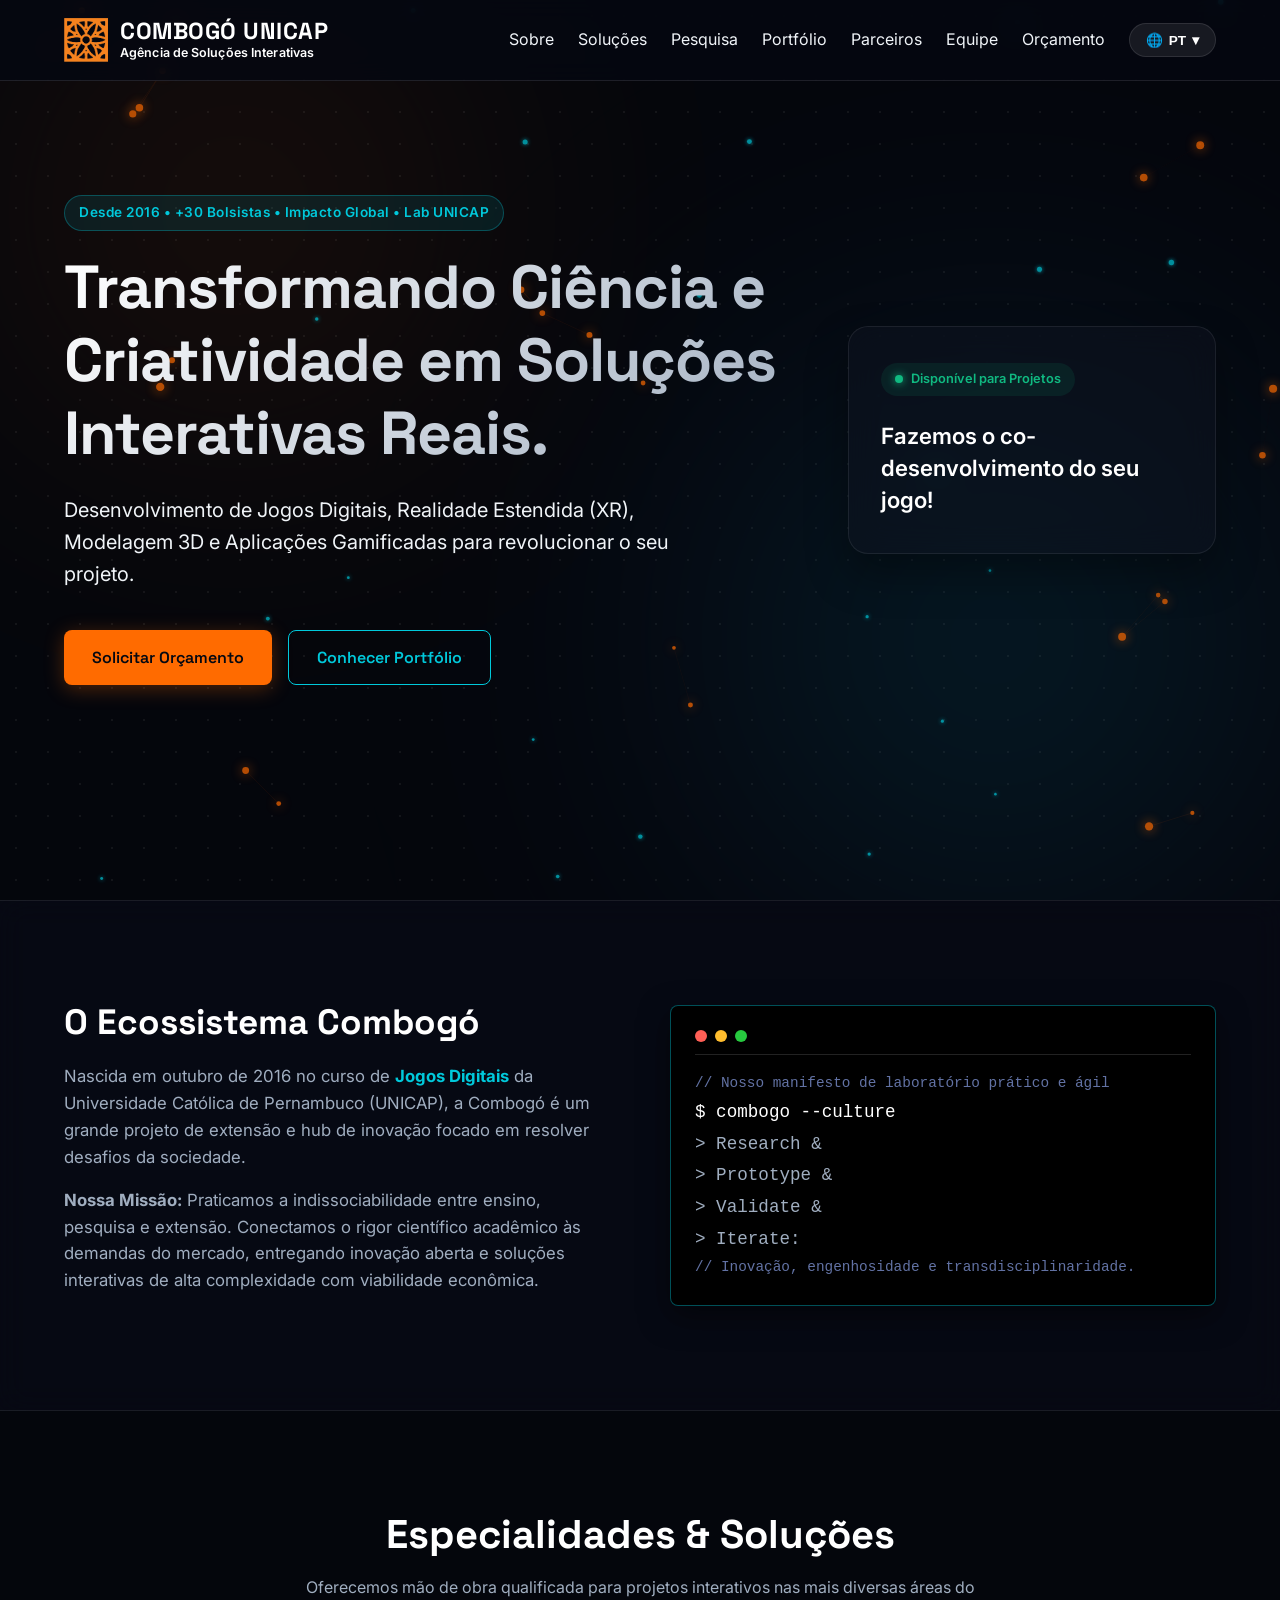
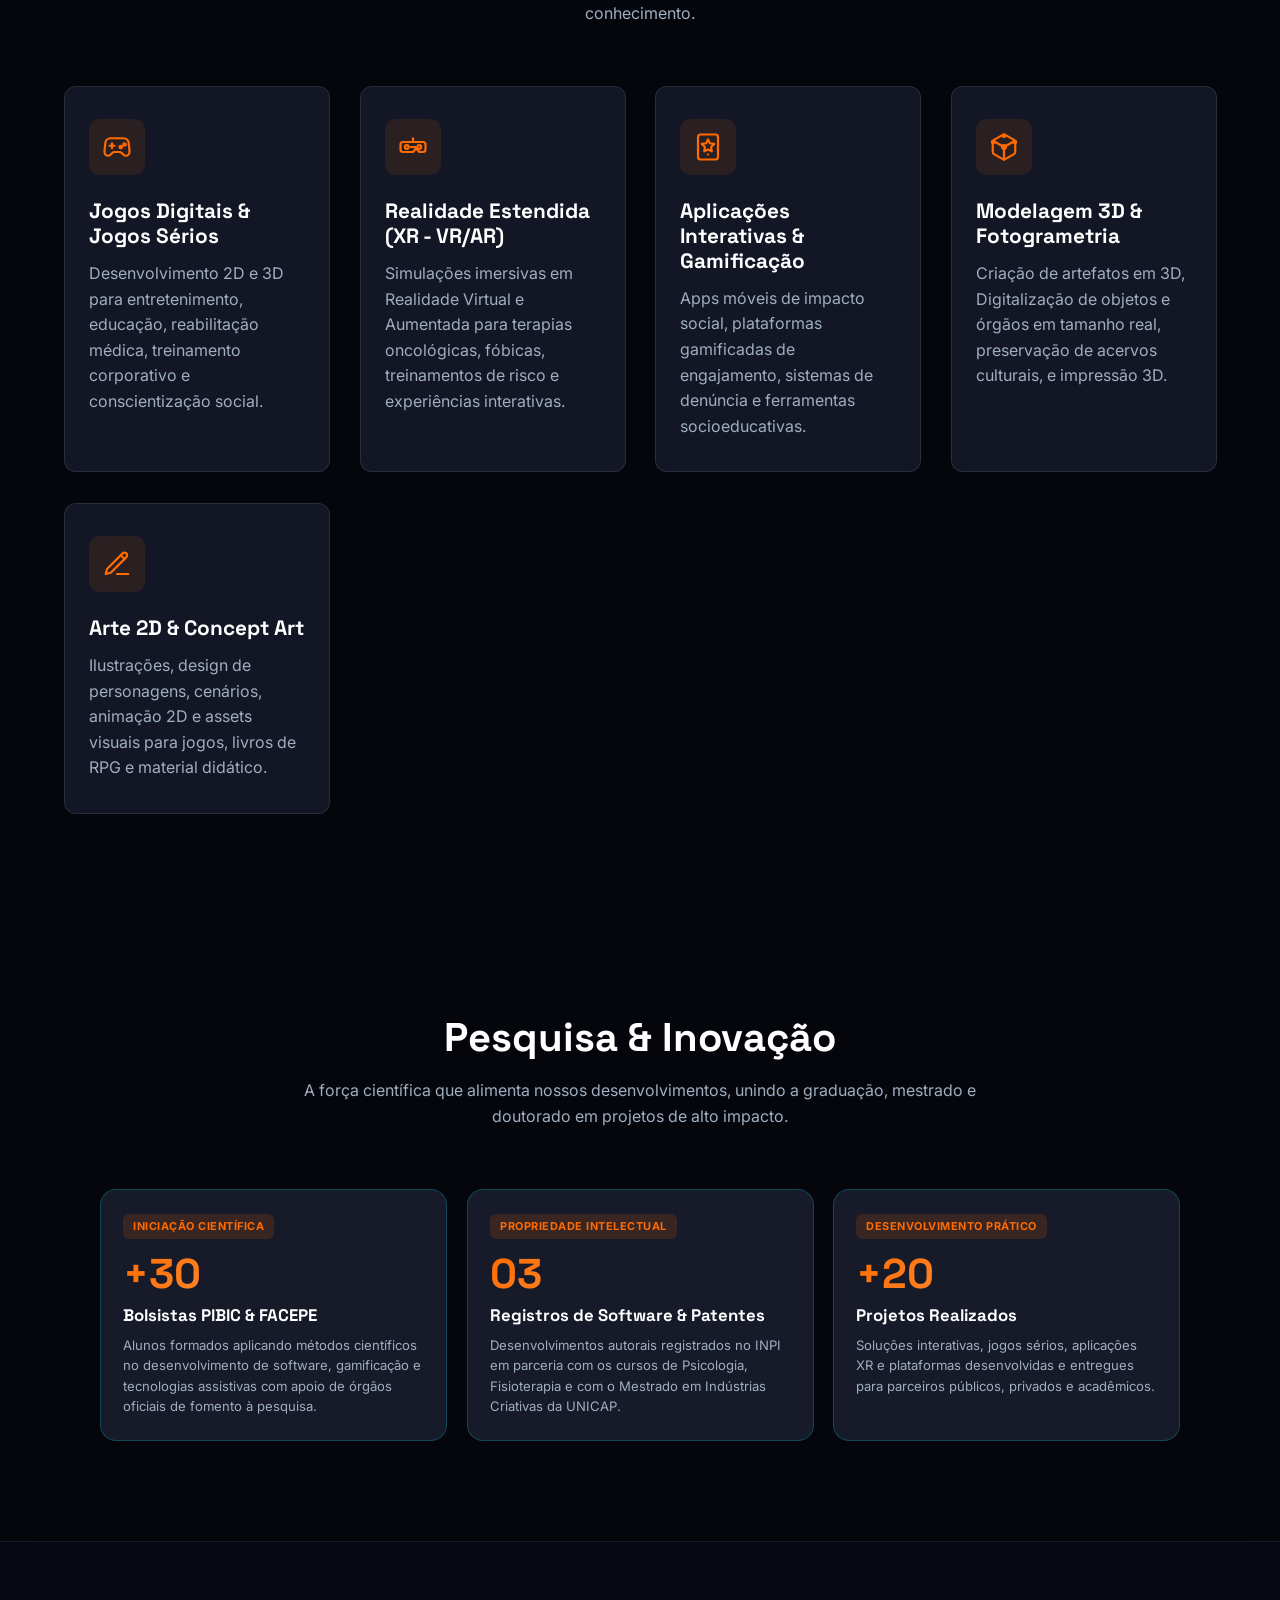
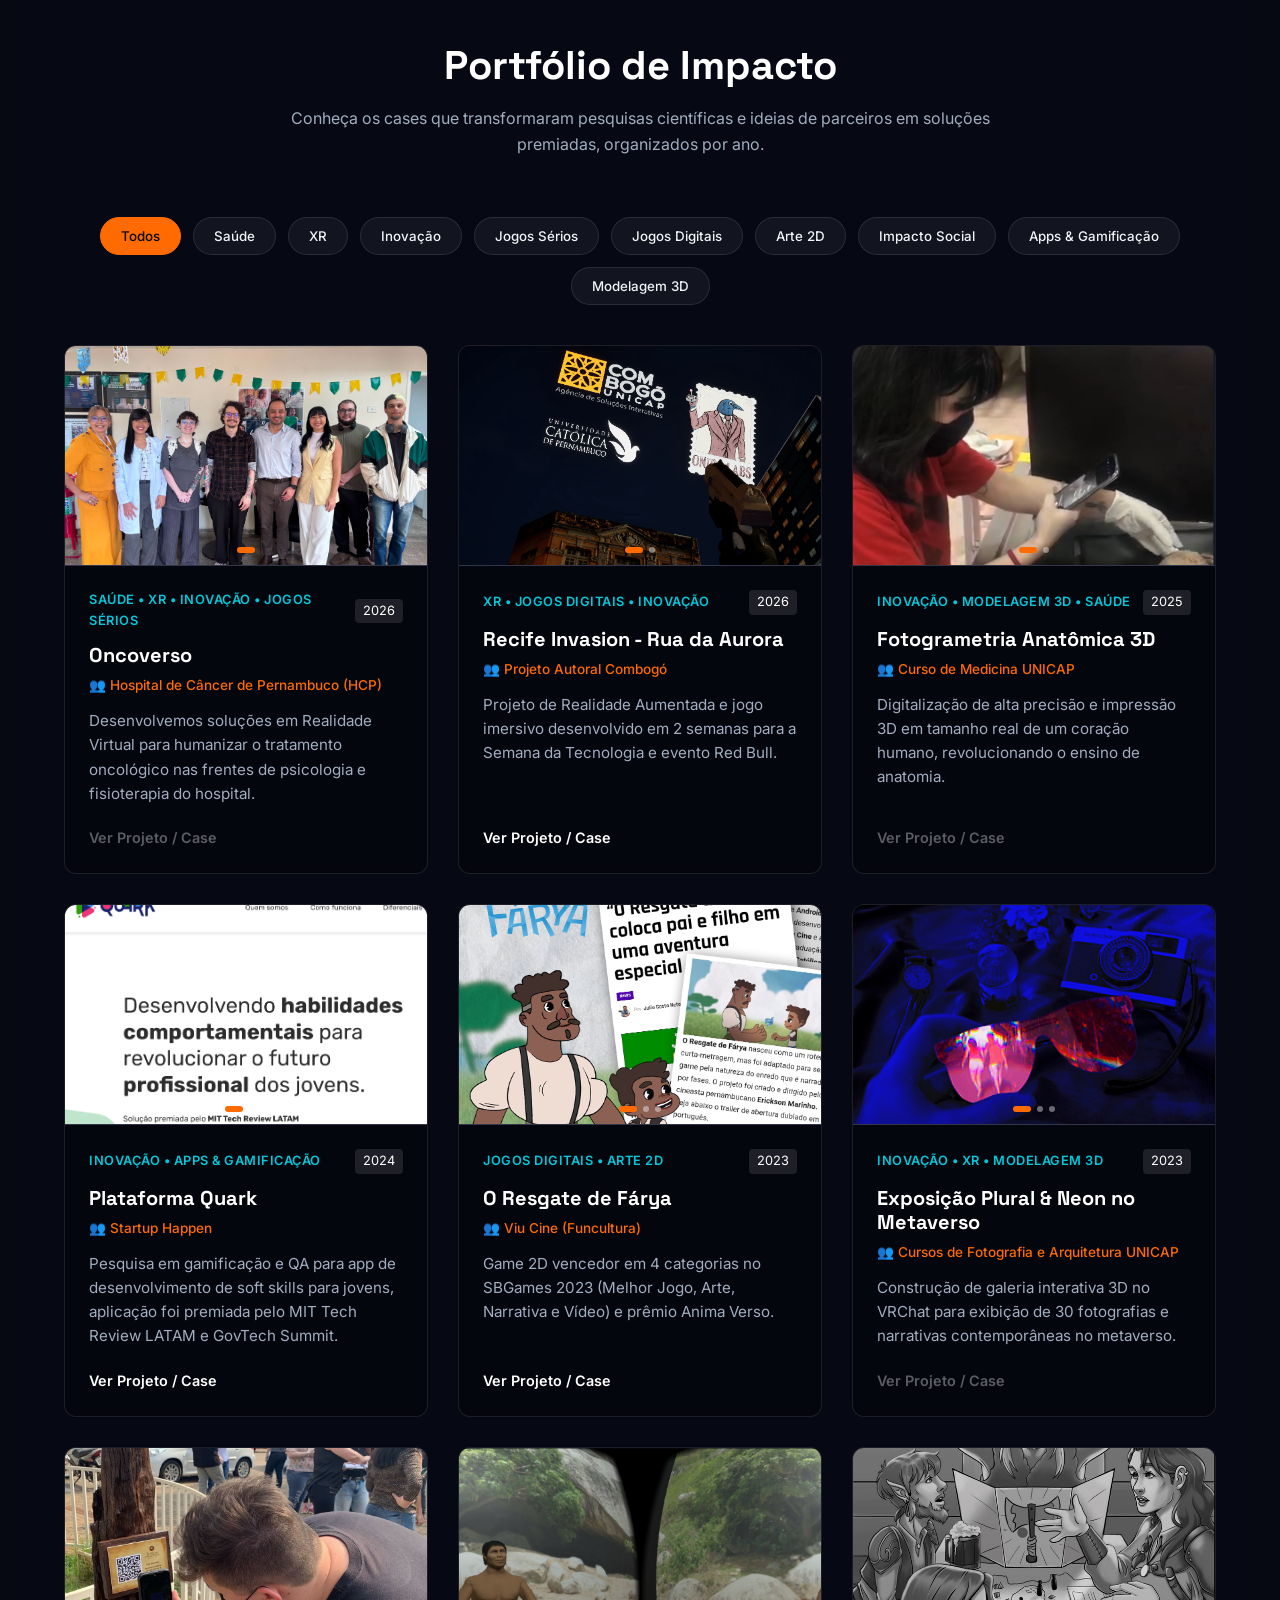
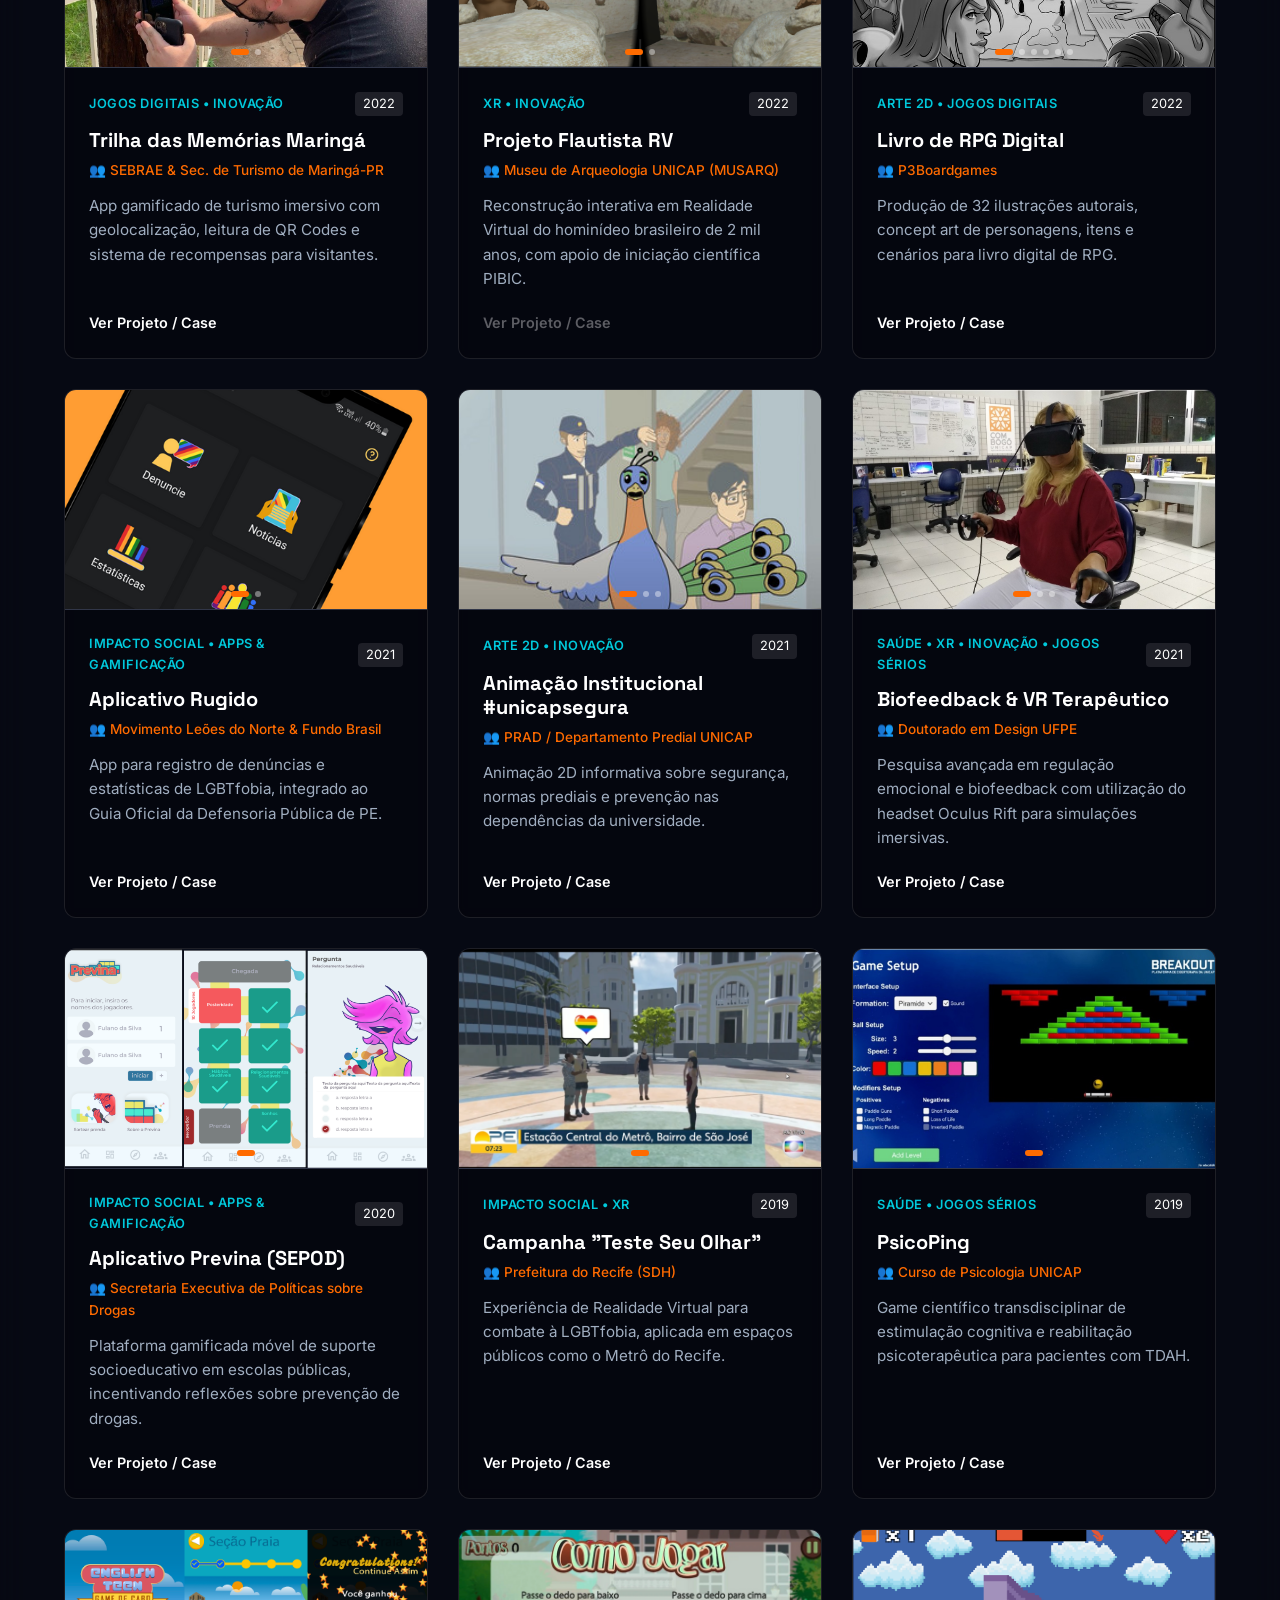
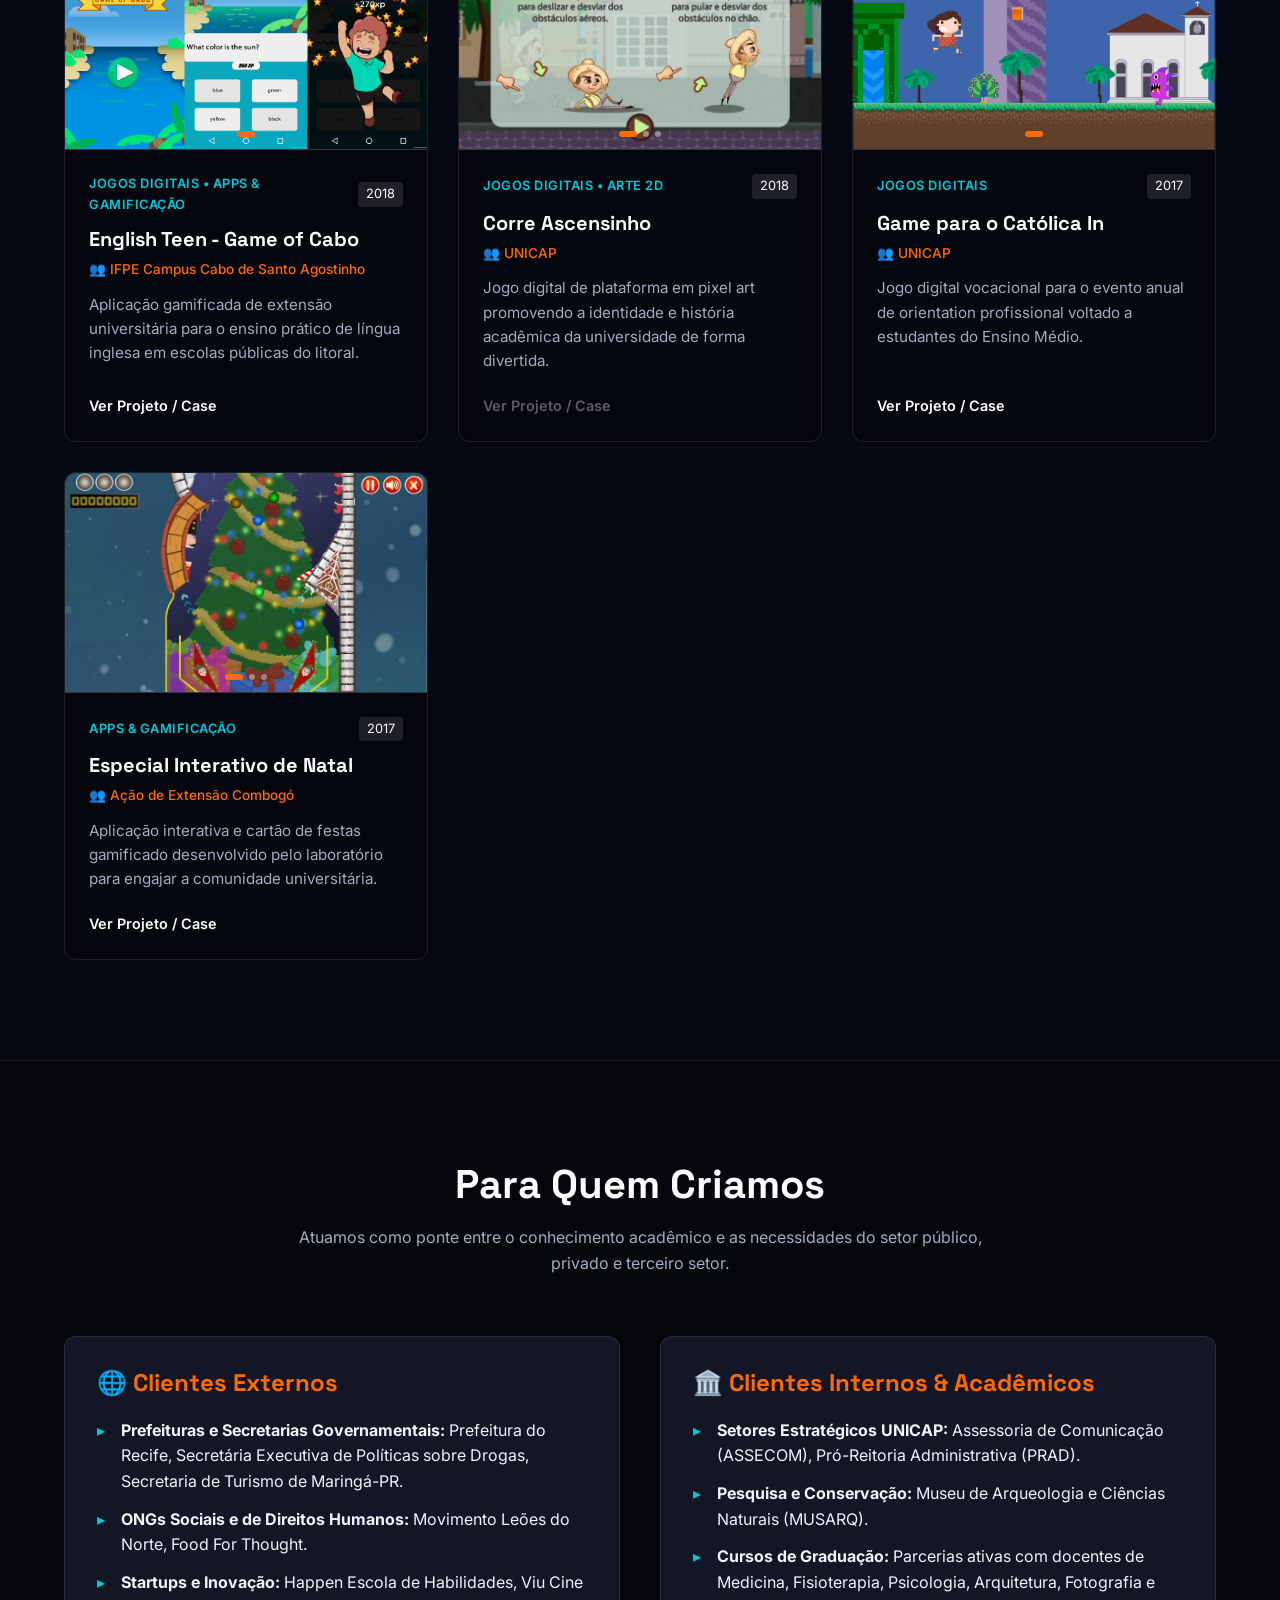
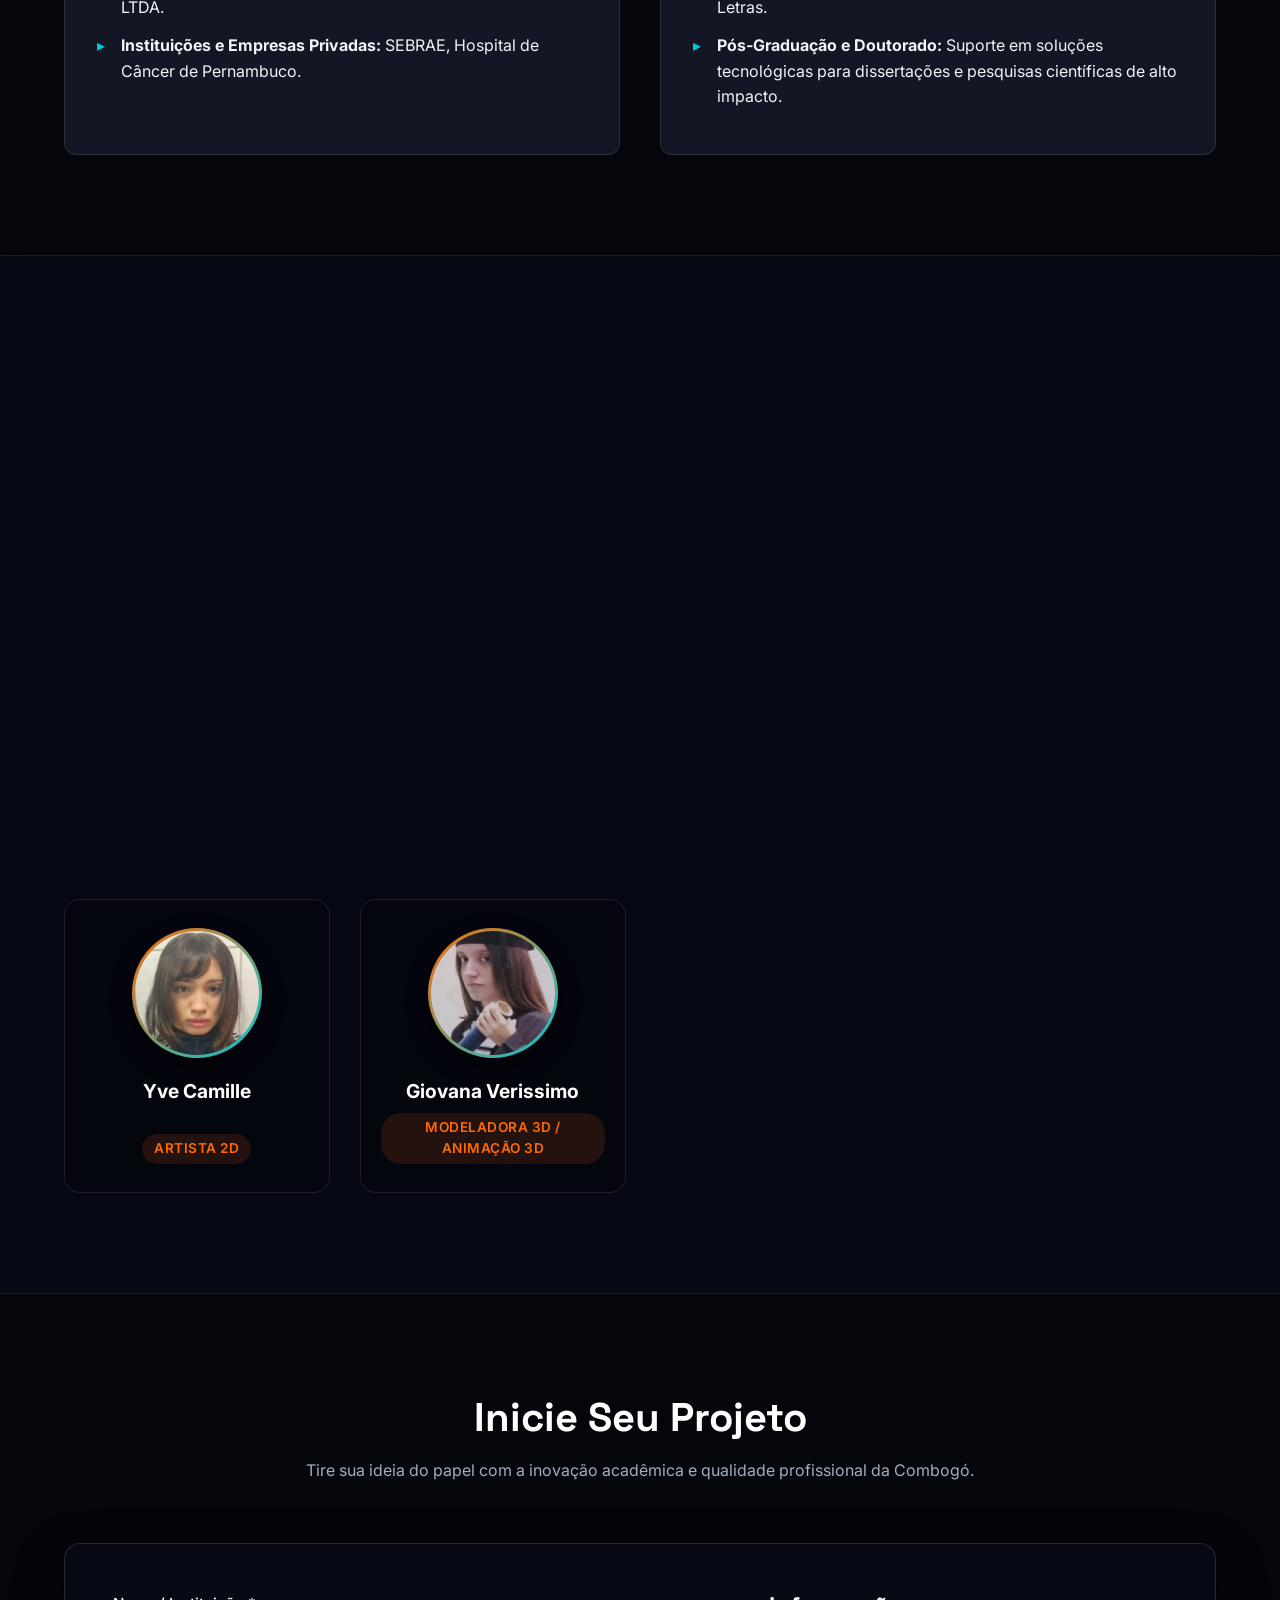
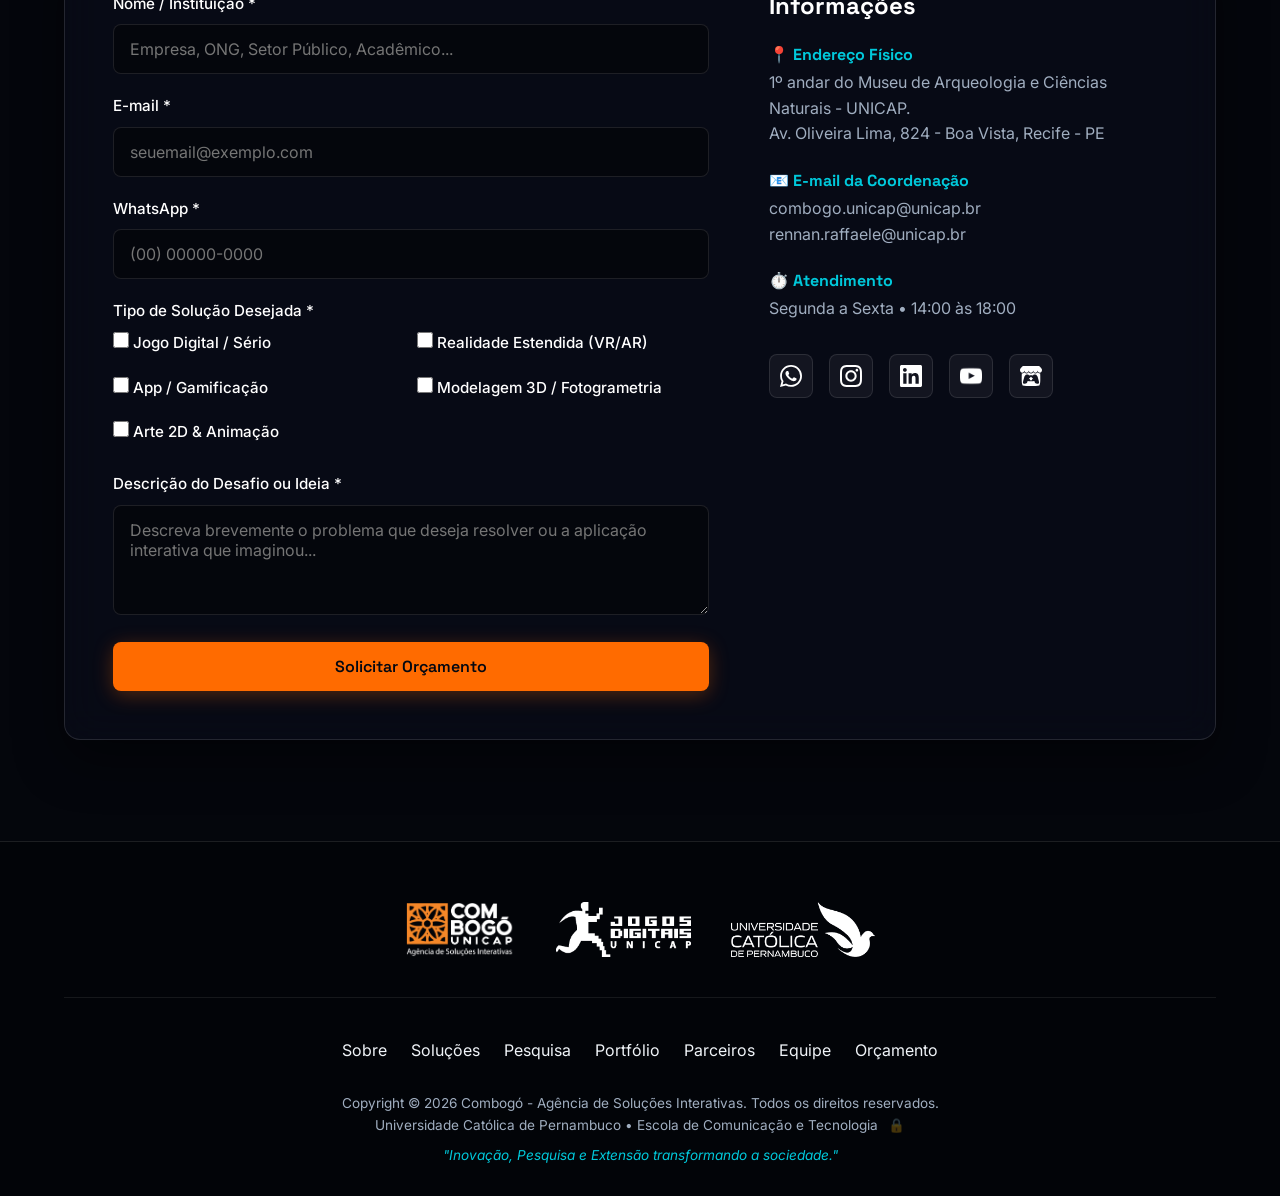
==== commit 53952ff4: "team update" ====
--- a/index.html
+++ b/index.html
@@ -963,12 +963,20 @@
                 link: "https://www.linkedin.com/in/hugo-beltrão-b98a65425?utm_source=share_via&utm_content=profile&utm_medium=member_ios" 
             },
                 {
-        "name": "Yve Camille",
-        "role": "Artista 2D",
-        "role_en": "2D Artist",
-        "role_es": "Artista 2D",
-        "photo": "assets/equipe/yve.jpeg",
-        "link": "http://www.linkedin.com/in/yve-camille-093458237"
+        name: "Yve Camille",
+        role: "Artista 2D",
+        role_en: "2D Artist",
+        role_es: "Artista 2D",
+        photo: "assets/equipe/yve.jpeg",
+        link: "http://www.linkedin.com/in/yve-camille-093458237"
+    },    
+    {
+        name: "Giovana Verissimo",
+        role: "Modeladora 3D / Animação 3D",
+        role_en: "3D Modeling / 3D Animation",
+        role_es: "Modeladora 3D / Animación 3D",
+        photo: "assets/equipe/giovana.jpeg",
+        link: "https://www.linkedin.com/in/verissimo-feitosa-65099a331/"
     }
         ];
 
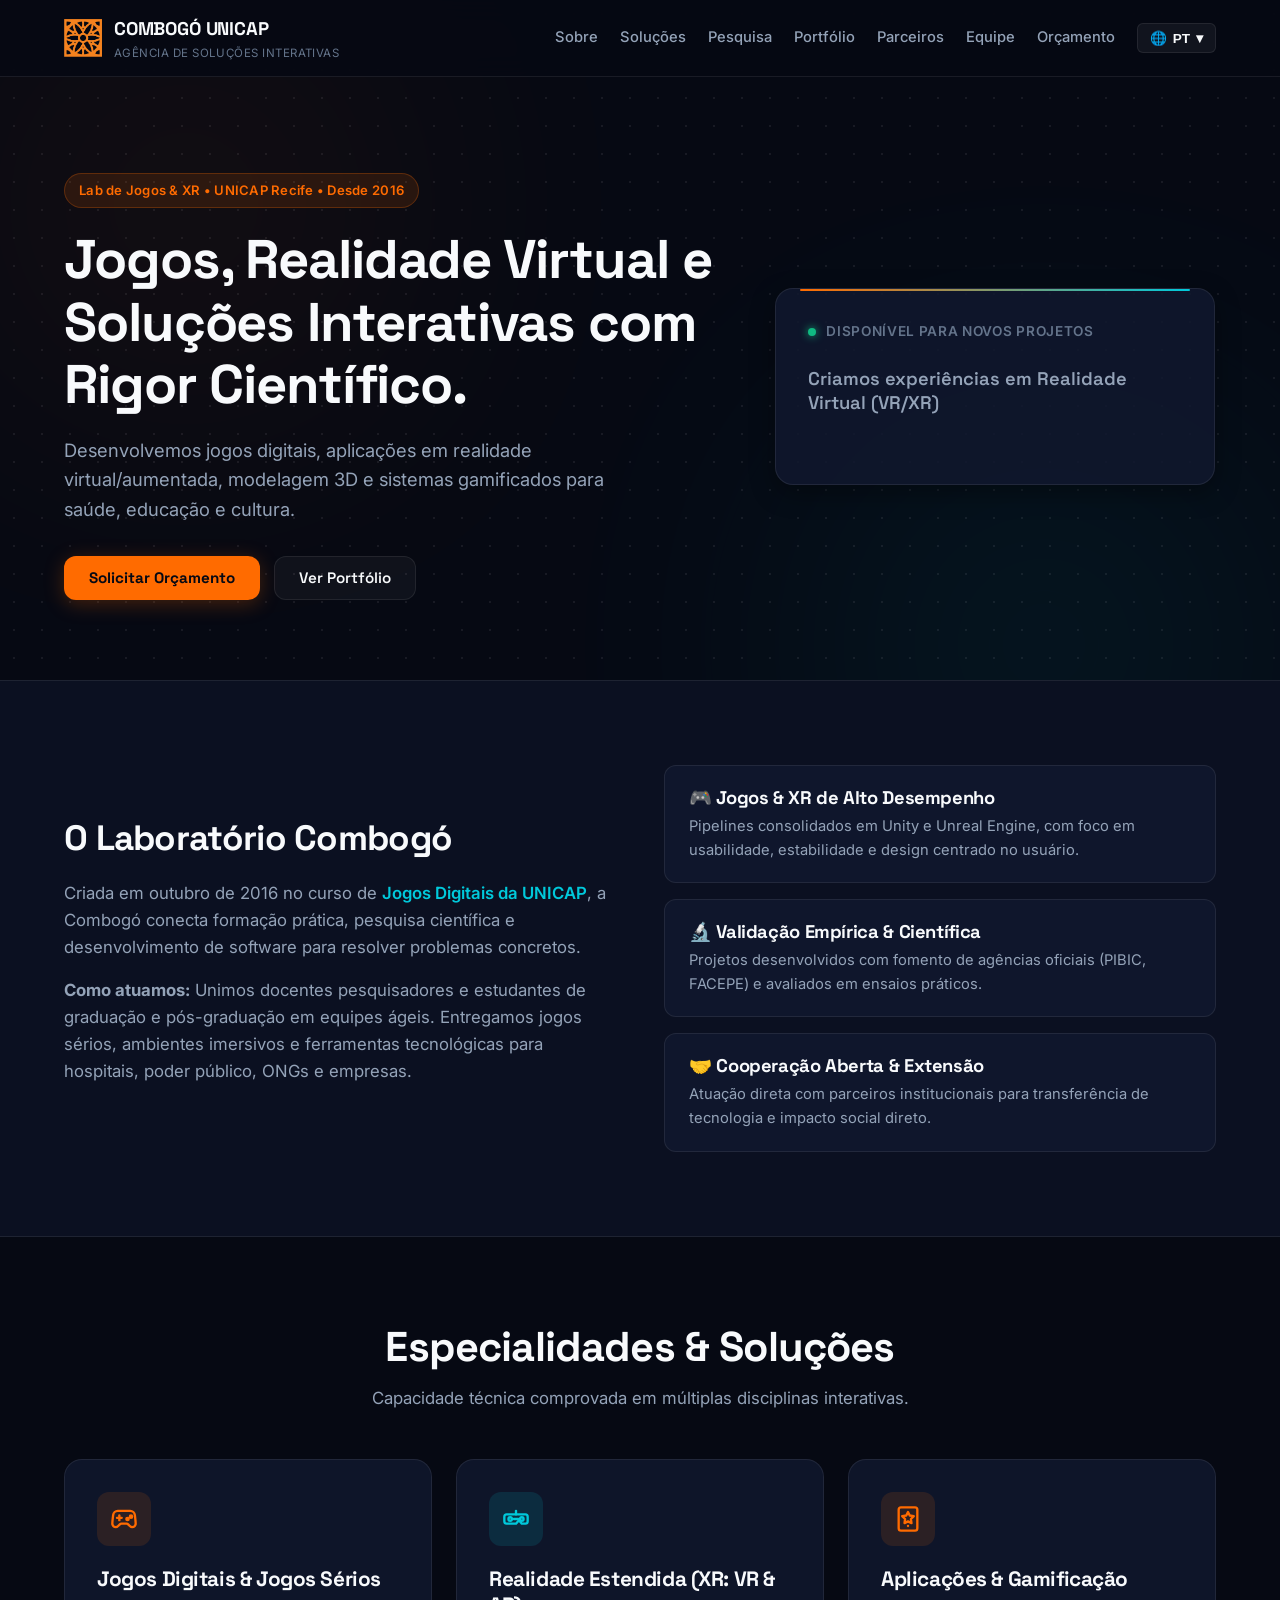
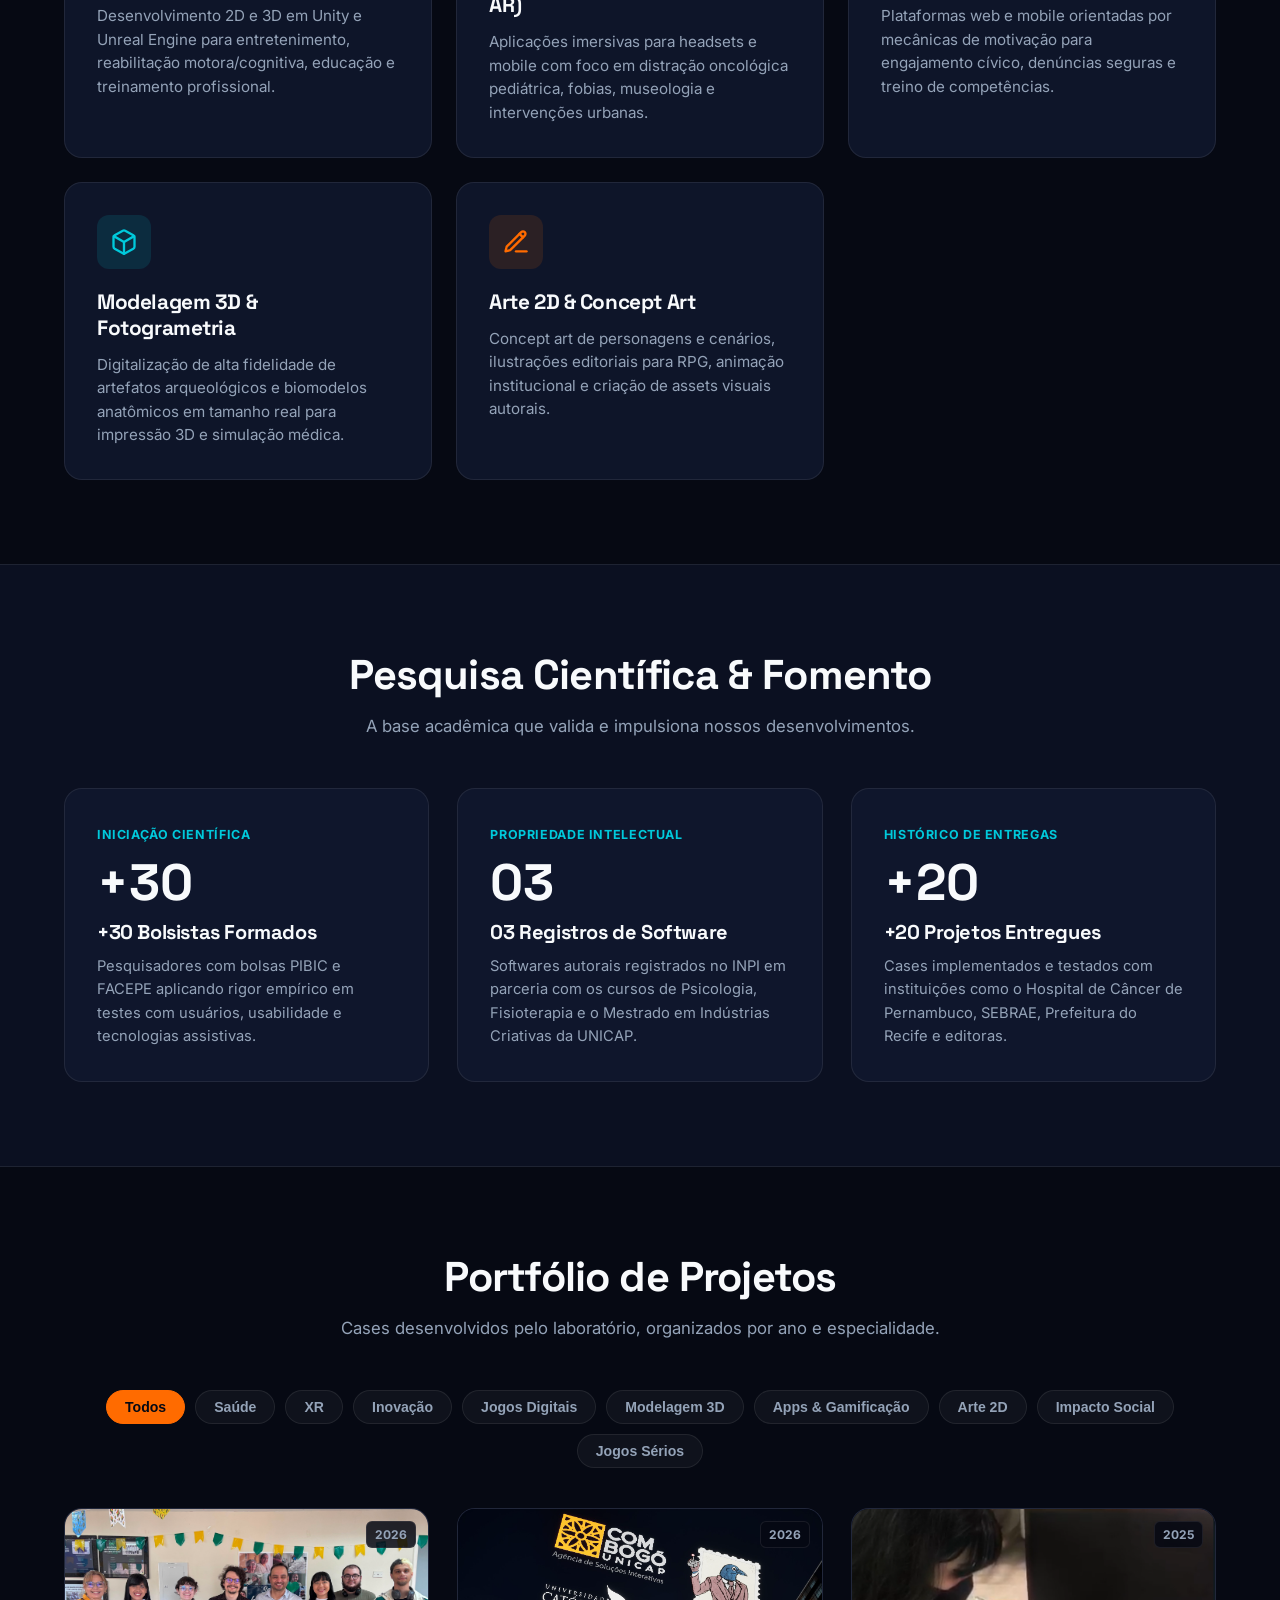
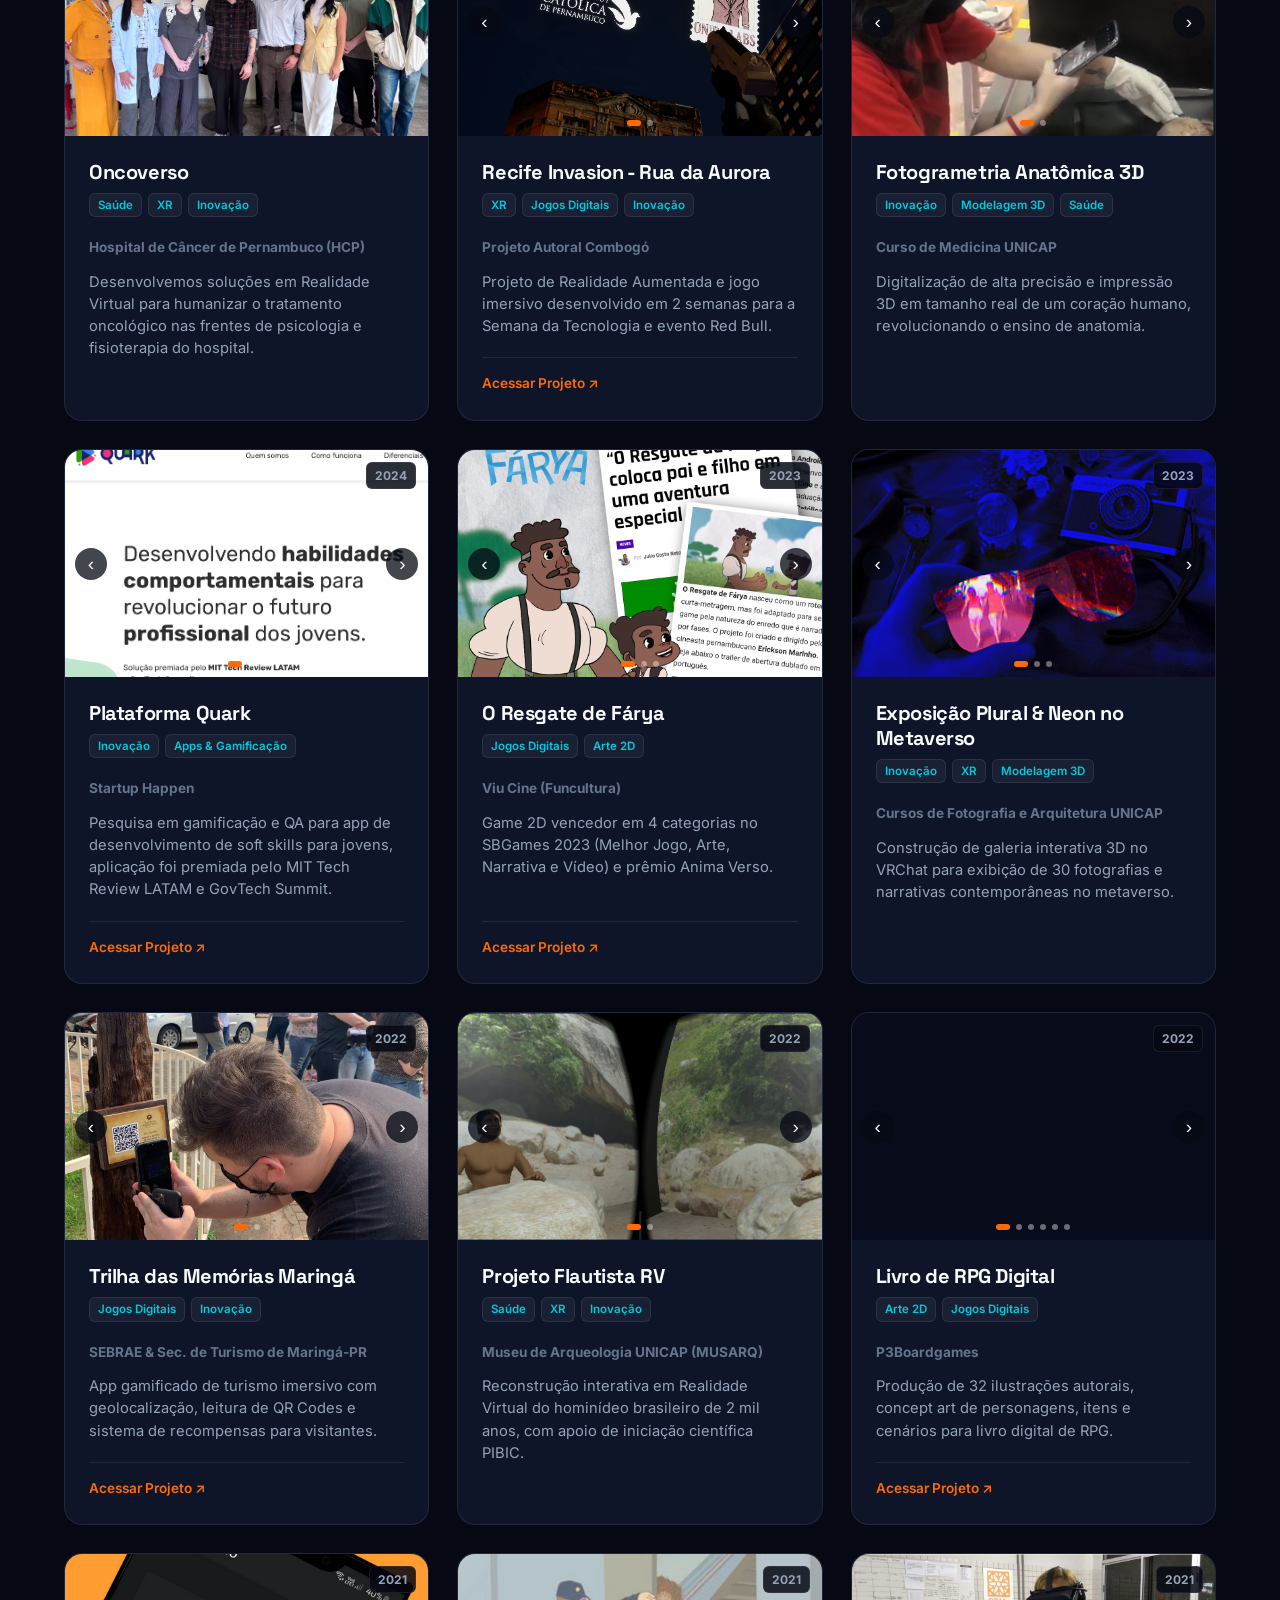
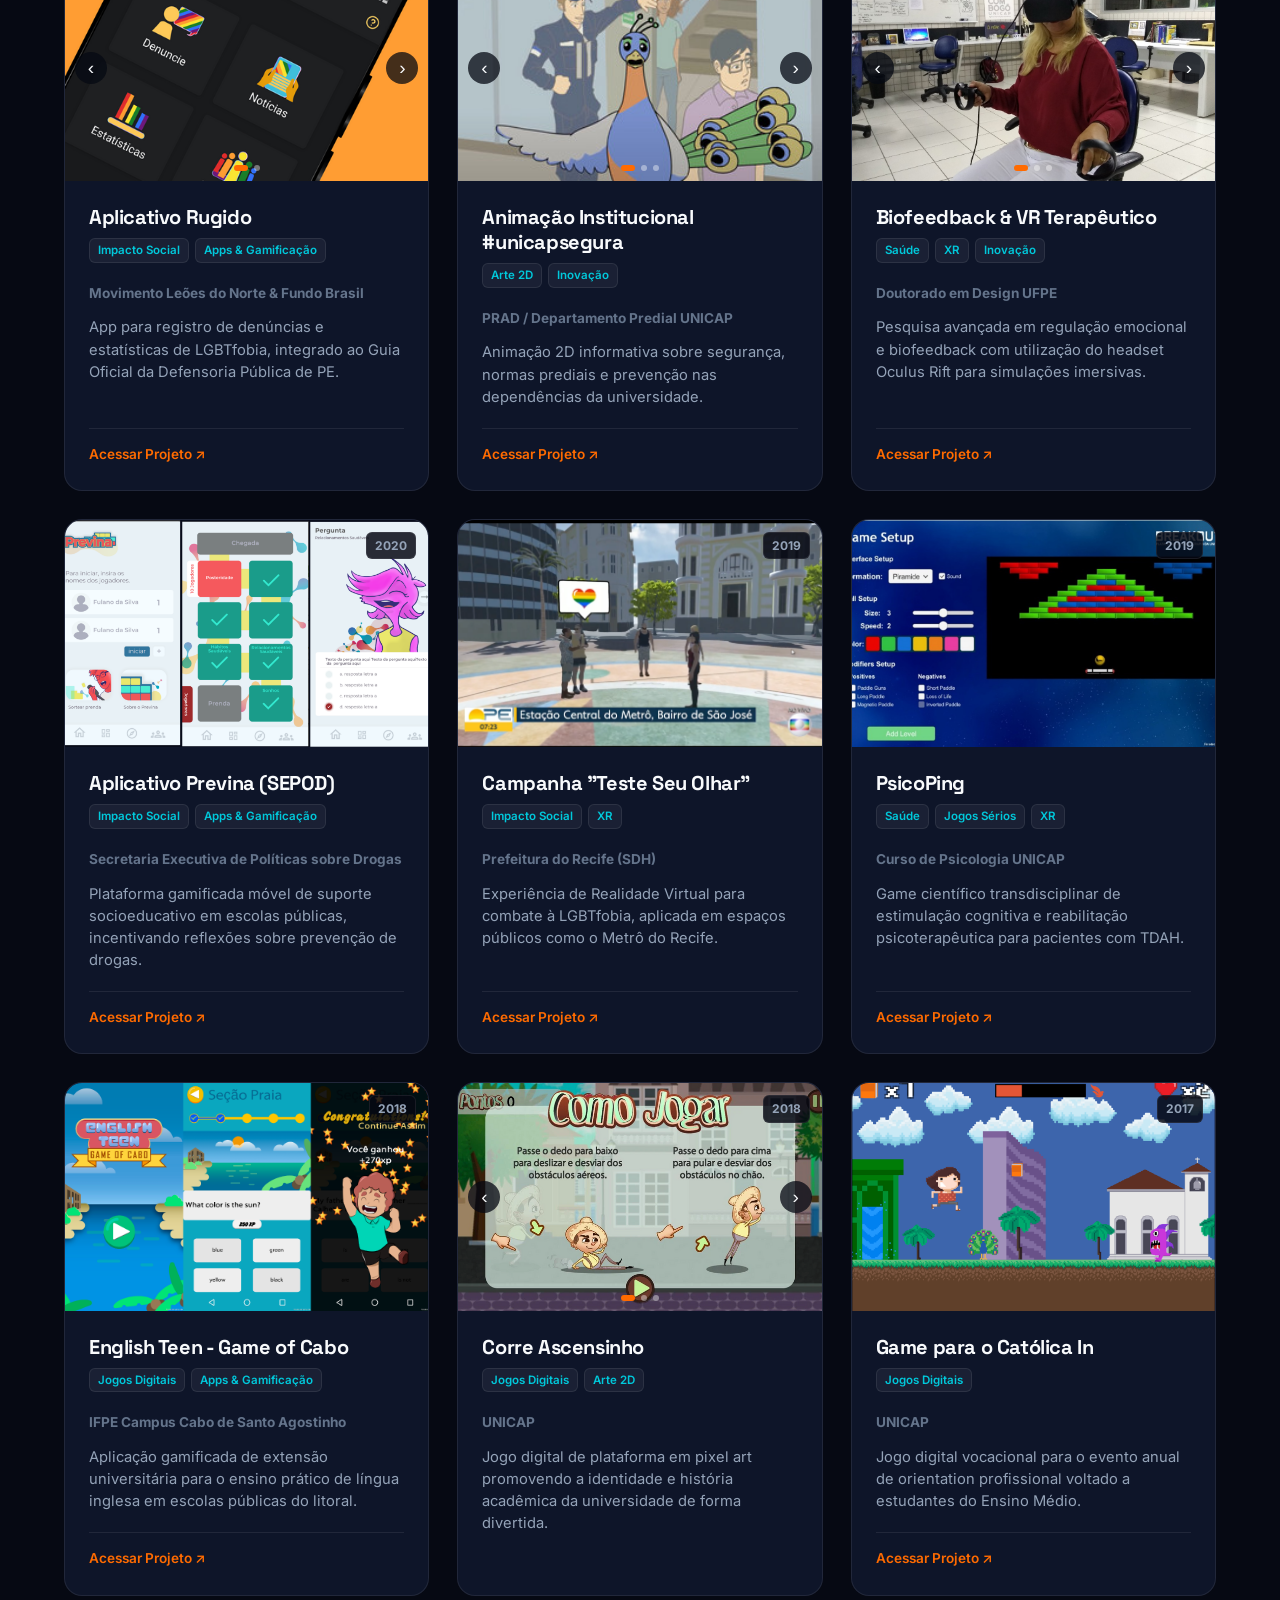
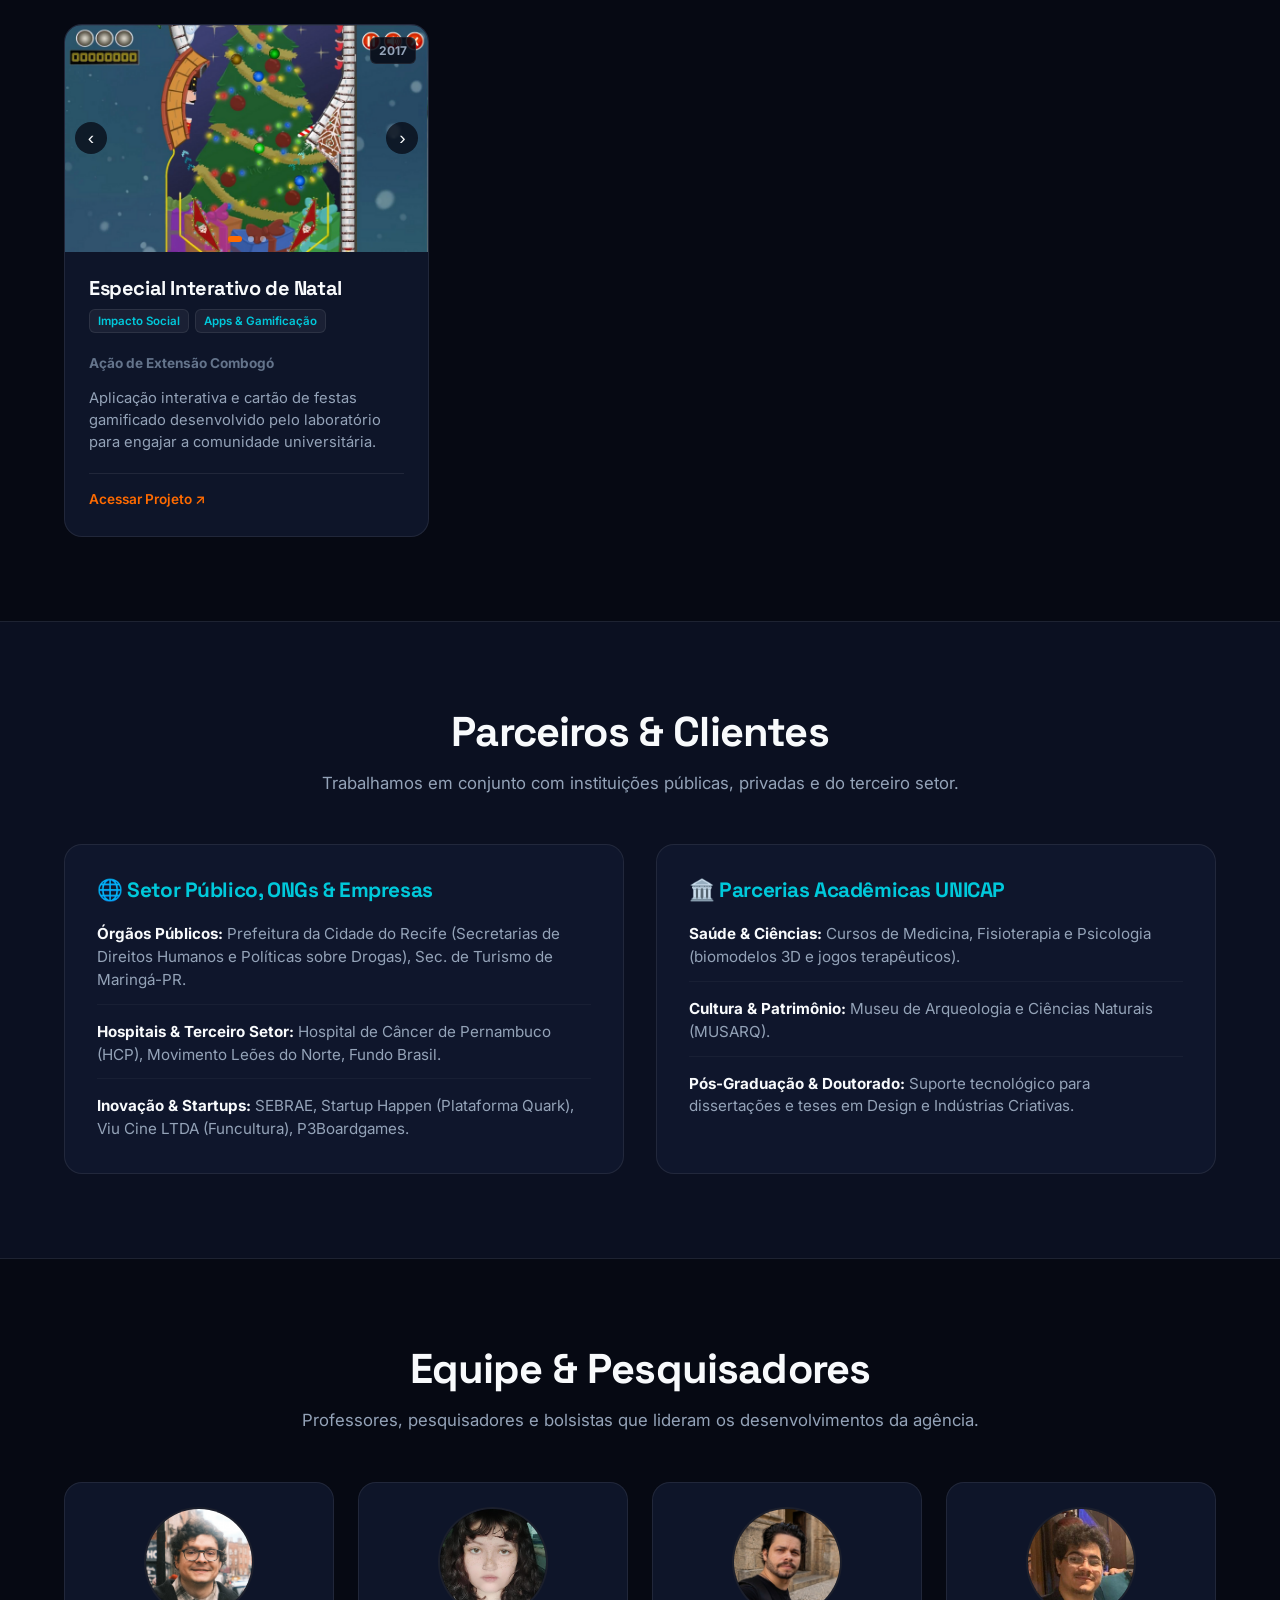
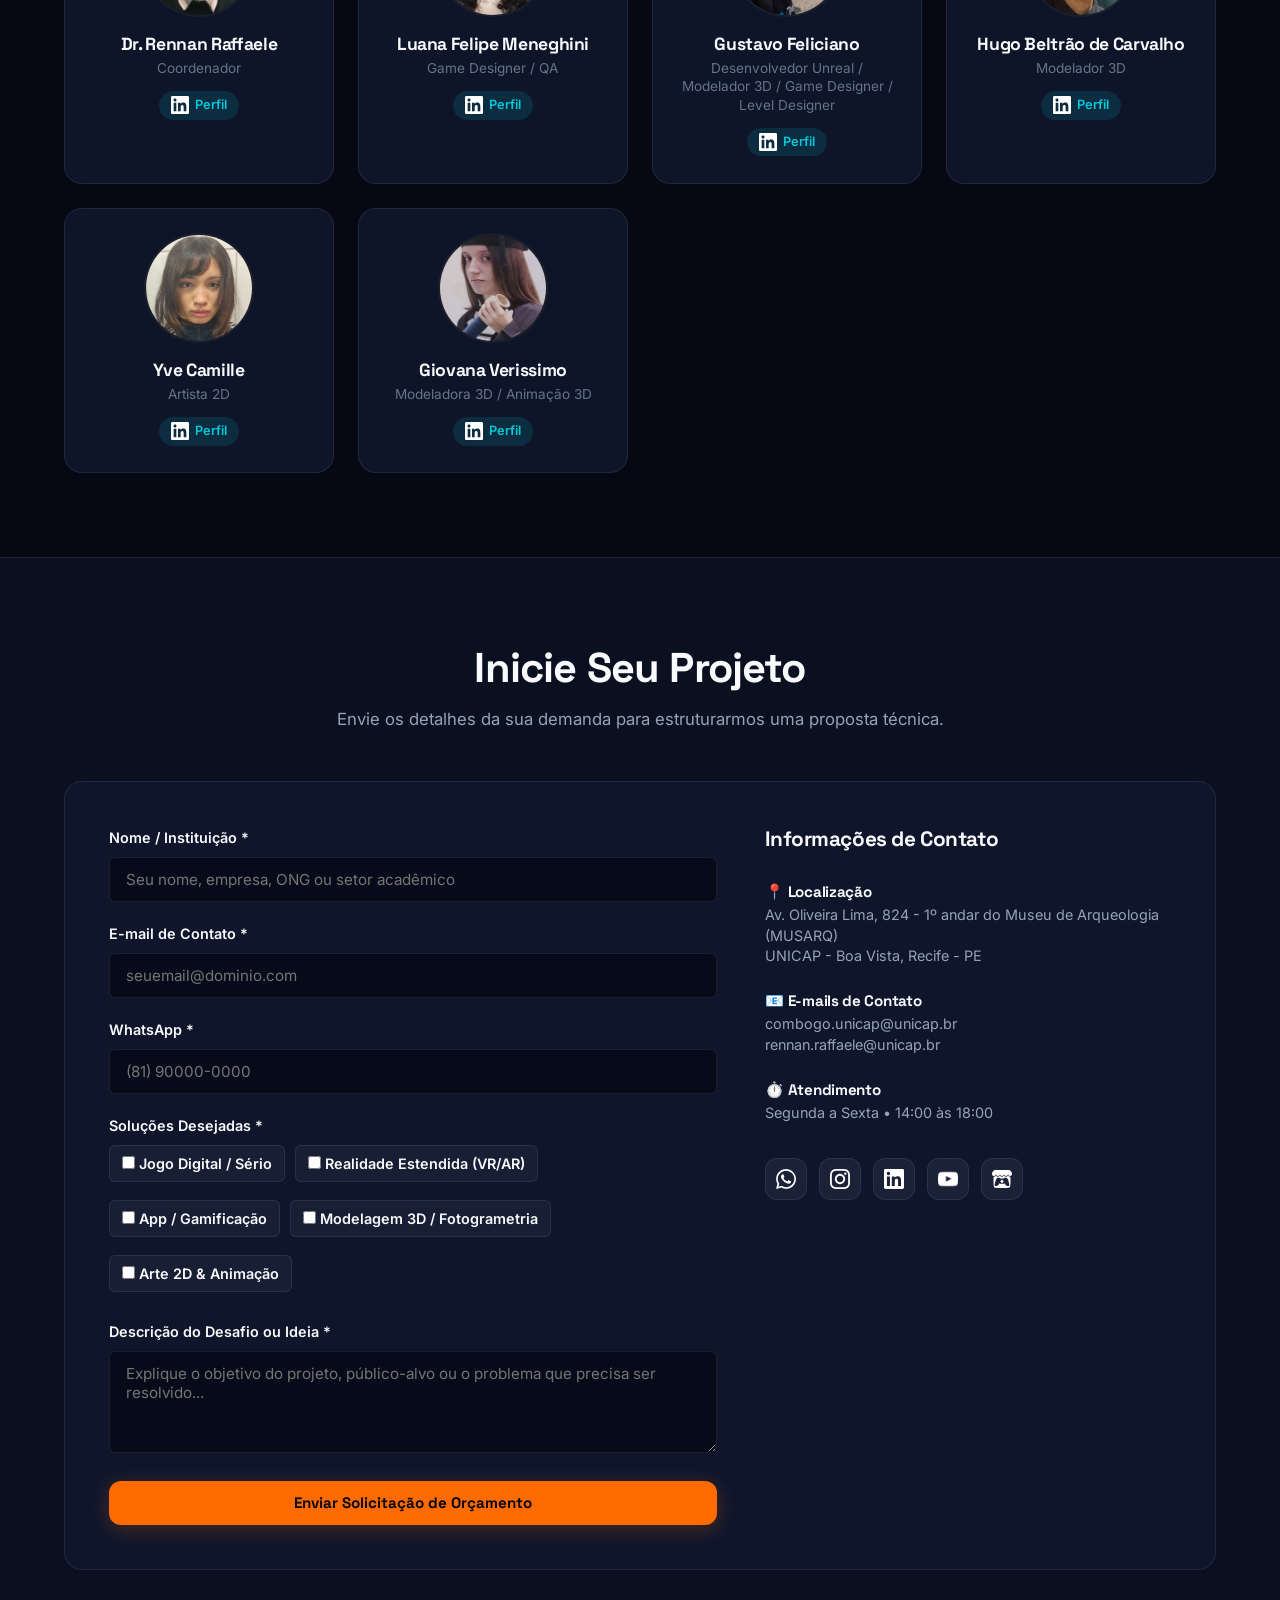
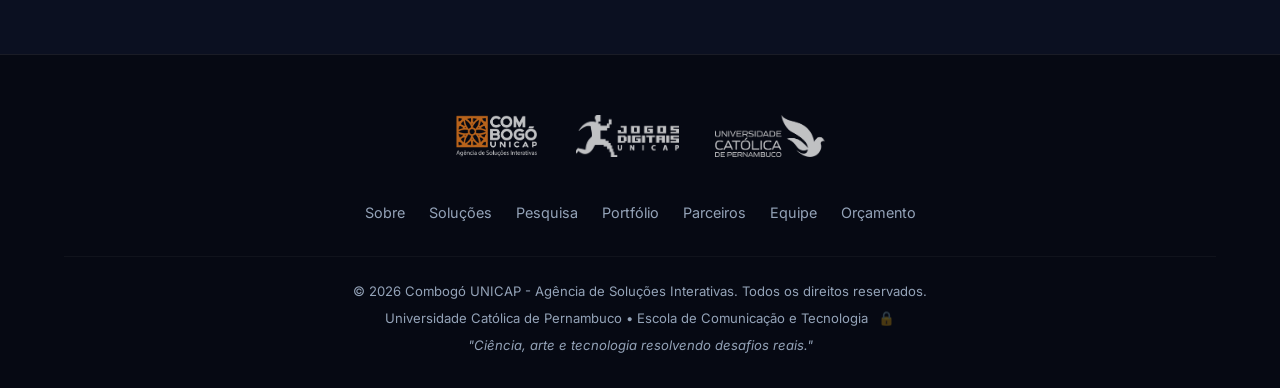
==== commit be3c44de: "Add docs vault and modular website This commit adds a full Combogó documentation vault for projects," ====
--- a/index.html
+++ b/index.html
@@ -3,103 +3,72 @@
 <head>
     <meta charset="UTF-8">
     <meta name="viewport" content="width=device-width, initial-scale=1.0">
-    <title>Combogó UNICAP</title>
-<!-- ========================================== -->
-    <!-- CONFIGURAÇÕES DE SEO E INDEXAÇÃO (GOOGLE) -->
-    <!-- ========================================== -->
-    <meta name="description" content="Agência de soluções interativas da UNICAP. Especialistas em Desenvolvimento de Jogos Digitais, Realidade Estendida (XR), Modelagem 3D e Gamificação.">
+    <title>Combogó UNICAP • Agência de Soluções Interativas</title>
+
+    <!-- SEO & Metadata -->
+    <meta name="description" content="Laboratório e Agência de Soluções Interativas da UNICAP. Desenvolvimento de Jogos Digitais, Realidade Estendida (XR), Modelagem 3D e Gamificação.">
     <meta name="keywords" content="desenvolvimento de jogos, agência de jogos digitais, realidade virtual, XR, realidade aumentada, aplicativos gamificados, modelagem 3D, UNICAP, Combogó">
     <meta name="author" content="Combogó UNICAP">
     <meta name="robots" content="index, follow">
     <link rel="canonical" href="https://combogounicap.vercel.app/">
 
-    <!-- ========================================== -->
-    <!-- OPEN GRAPH (COMPARTILHAMENTO WHATSAPP/LINKEDIN) -->
-    <!-- ========================================== -->
+    <!-- Open Graph / Social Sharing -->
     <meta property="og:type" content="website">
-    <meta property="og:title" content="Combogó | Agência de Soluções Interativas - UNICAP">
-    <meta property="og:description" content="Transformando ciência e criatividade em soluções interativas reais. Especialistas em Games, XR e Gamificação.">
+    <meta property="og:title" content="Combogó UNICAP | Agência de Soluções Interativas">
+    <meta property="og:description" content="Jogos Digitais, Realidade Virtual (XR), Modelagem 3D e Gamificação com rigor científico na UNICAP.">
     <meta property="og:url" content="https://combogounicap.vercel.app/">
-    <!-- DICA: Crie uma imagem 1200x630px bem bonita com o logo da agência e coloque na pasta assets -->
-    <meta property="og:image" content="https://combogounicap.vercel.app/assets/logo/Combogo_logo_social.jpg">
-
-    <!-- ========================================== -->
-    <!-- TWITTER CARDS -->
-    <!-- ========================================== -->
-    <meta name="twitter:card" content="summary_large_image">
-    <meta name="twitter:title" content="Combogó | Agência de Soluções Interativas">
-    <meta name="twitter:description" content="Desenvolvimento de Jogos Digitais, Realidade Estendida (XR) e Gamificação. Inicie seu projeto com a gente.">
-    <meta name="twitter:image" content="https://combogounicap.vercel.app/assets/logo/Combogo_logo_social.jpg">
-    
-    <!-- Google Fonts -->
+    <meta property="og:image" content="https://combogounicap.vercel.app/assets/logo/Combogo_logo.png">
+
+    <!-- Fonts & Stylesheet -->
     <link rel="preconnect" href="https://fonts.googleapis.com">
     <link rel="preconnect" href="https://fonts.gstatic.com" crossorigin>
-    <link href="https://fonts.googleapis.com/css2?family=Inter:wght@300;400;500;600;700&family=Space+Grotesk:wght@500;600;700&display=swap" rel="stylesheet">
-    
-    <!-- Link para o arquivo CSS Externo -->
+    <link href="https://fonts.googleapis.com/css2?family=Inter:wght@400;500;600;700&family=Space+Grotesk:wght@500;600;700&display=swap" rel="stylesheet">
     <link rel="stylesheet" href="styles.css">
-    
-    <!-- ========================================== -->
-    <!-- SCHEMA.ORG (DADOS ESTRUTURADOS PARA O GOOGLE) -->
-    <!-- ========================================== -->
+
+    <!-- Structured Data (Schema.org) -->
     <script type="application/ld+json">
     {
       "@context": "https://schema.org",
-      "@type": "LocalBusiness",
-      "name": "Combogó - Agência de Soluções Interativas",
-      "image": "https://combogounicap.vercel.app/assets/logo/Combogo_logo.png",
-      "@id": "https://combogounicap.vercel.app/",
+      "@type": "EducationalOrganization",
+      "name": "Combogó - Agência de Soluções Interativas UNICAP",
       "url": "https://combogounicap.vercel.app/",
-      "telephone": "+5581997318982",
+      "logo": "https://combogounicap.vercel.app/assets/logo/Combogo_logo.png",
       "email": "combogo.unicap@unicap.br",
       "address": {
         "@type": "PostalAddress",
-        "streetAddress": "Av. Oliveira Lima, 824 - 1º andar do Museu de Arqueologia e Ciências Naturais - UNICAP",
-        "addressLocality": "Boa Vista, Recife",
+        "streetAddress": "Av. Oliveira Lima, 824 - Museu de Arqueologia e Ciências Naturais - UNICAP",
+        "addressLocality": "Recife",
         "addressRegion": "PE",
         "postalCode": "50050-390",
         "addressCountry": "BR"
       },
-      "geo": {
-        "@type": "GeoCoordinates",
-        "latitude": -8.0558,
-        "longitude": -34.8885
-      },
       "parentOrganization": {
         "@type": "CollegeOrUniversity",
         "name": "Universidade Católica de Pernambuco (UNICAP)"
-      },
-      "sameAs": [
-        "https://www.instagram.com/combogounicap/",
-        "https://www.linkedin.com/company/combogó-unicap/",
-        "https://www.youtube.com/@combogounicap",
-        "https://combogounicap.itch.io/"
-      ]
+      }
     }
     </script>
-    
 </head>
 <body>
-    <!-- BARRA DE PROGRESSO DE ROLAGEM NO TOPO -->
+    <!-- Top Scroll Progress Indicator -->
     <div class="scroll-progress-bar" id="scroll-progress"></div>
 
-    <!-- ELEMENTO DE BACKGROUND IMERSIVO (COBOGÓ) -->
+    <!-- Ambient Subtle Background Matrix -->
     <div class="ambient-bg"></div>
 
-    <!-- REDE NEURAL / SKILL TREE FLUTUANTE -->
-    <canvas id="neuro-canvas" style="position: fixed; top: 0; left: 0; width: 100vw; height: 100vh; z-index: -1; pointer-events: none; opacity: 0.7;"></canvas>
-
-    <!-- Header / Navbar -->
+    <!-- Header & Navigation -->
     <header>
         <div class="container nav-container">
-            <a href="#hero" class="logo">
+            <a href="#hero" class="logo" aria-label="Combogó UNICAP - Início">
                 <img src="assets/icons/combogo_icon.svg" alt="Ícone Combogó" class="logo-icon">
                 <div class="logo-text">
                     <span class="logo-title">COMBOGÓ UNICAP</span>
                     <span class="logo-sub" data-i18n="logo_sub">Agência de Soluções Interativas</span>
                 </div>
             </a>
-            <button class="menu-toggle" aria-label="Abrir Menu" id="mobile-menu-btn">☰</button>
+
+            <button class="menu-toggle" aria-label="Abrir Menu" id="mobile-menu-btn" aria-expanded="false">☰</button>
+
             <nav class="nav-links" id="nav-menu">
                 <a href="#sobre" data-i18n="nav_about">Sobre</a>
                 <a href="#solucoes" data-i18n="nav_solutions">Soluções</a>
@@ -109,10 +78,12 @@
                 <a href="#equipe" data-i18n="nav_team">Equipe</a>
                 <a href="#orcamento" data-i18n="nav_budget">Orçamento</a>
                 <a href="selecao.html" class="nav-selection-highlight" data-i18n="nav_selection">Seleção 2026.2</a>
-                
-                <!-- DROPDOWN DE IDIOMA -->
+
+                <!-- Language Selector -->
                 <div class="lang-dropdown" id="lang-dropdown-wrapper">
-                    <button id="lang-toggle-btn" class="lang-btn" aria-label="Trocar Idioma">🌐 <span id="current-lang-label">PT</span> ▾</button>
+                    <button id="lang-toggle-btn" class="lang-btn" aria-label="Trocar Idioma">
+                        🌐 <span id="current-lang-label">PT</span> ▾
+                    </button>
                     <div class="lang-menu" id="lang-menu">
                         <a href="#" data-lang="pt" class="active">🇧🇷 Português (PT)</a>
                         <a href="#" data-lang="en">🇺🇸 English (EN)</a>
@@ -124,29 +95,29 @@
     </header>
 
     <main>
-        <!-- Seção 1: Hero Section -->
+        <!-- Section 1: Hero -->
         <section id="hero">
             <div class="container">
                 <div class="hero-grid">
-                    <div class="hero-content">
-                        <span class="badge" data-i18n="hero_badge">Desde 2016 • +30 Bolsistas • Impacto Global • Lab UNICAP</span>
-                        <h1 data-i18n="hero_title">Transformando Ciência e Criatividade em Soluções Interativas Reais.</h1>
-                        <p data-i18n="hero_desc">Desenvolvimento de Jogos Digitais, Realidade Estendida (XR), Modelagem 3D e Aplicações Gamificadas para revolucionar o seu projeto.</p>
+                    <div class="hero-content reveal">
+                        <span class="badge" data-i18n="hero_badge">Lab de Jogos & XR • UNICAP Recife • Desde 2016</span>
+                        <h1 data-i18n="hero_title">Jogos, Realidade Virtual e Soluções Interativas com Rigor Científico.</h1>
+                        <p data-i18n="hero_desc">Desenvolvemos jogos digitais, aplicações em realidade virtual/aumentada, modelagem 3D e sistemas gamificados para saúde, educação e cultura.</p>
                         <div class="hero-ctas">
                             <a href="#orcamento" class="btn btn-primary" data-i18n="hero_btn_quote">Solicitar Orçamento</a>
-                            <a href="#portfolio" class="btn btn-secondary" data-i18n="hero_btn_portfolio">Conhecer Portfólio</a>
-                            <a href="selecao.html" class="btn btn-selection" data-i18n="hero_btn_selection">Seleção 2026.2</a>
-                        </div>
-                    </div>
-
-                    <div class="hero-visual">
+                            <a href="#portfolio" class="btn btn-secondary" data-i18n="hero_btn_portfolio">Ver Portfólio</a>
+                            <a href="selecao.html" class="btn btn-selection" data-i18n="hero_btn_selection">Processo Seletivo</a>
+                        </div>
+                    </div>
+
+                    <div class="hero-visual reveal reveal-delay-1">
                         <div class="clean-quote-card">
                             <div class="quote-status">
                                 <span class="status-dot"></span>
-                                <span data-i18n="hero_panel_status">Disponível para Projetos</span>
+                                <span data-i18n="hero_panel_status">Disponível para Novos Projetos</span>
                             </div>
                             <div class="quote-display-area">
-                                <p id="single-quote-text" class="quote-text">Fazemos seu projeto de jogo do zero</p>
+                                <p id="single-quote-text" class="quote-text">Desenvolvemos seu jogo do conceito ao lançamento</p>
                             </div>
                         </div>
                     </div>
@@ -154,135 +125,138 @@
             </div>
         </section>
 
-        <!-- Seção 2: Quem Somos -->
+        <!-- Section 2: Sobre -->
         <section id="sobre">
             <div class="container">
                 <div class="about-grid">
                     <div class="about-text reveal">
-                        <h2 data-i18n="about_title">O Ecossistema Combogó</h2>
-                        <p data-i18n="about_p1">Nascida em outubro de 2016 no curso de <a href='https://jogosdigitaisunicap.vercel.app/' target='_blank' style='color: var(--secondary); font-weight: bold; text-decoration: none;'>Jogos Digitais</a> da Universidade Católica de Pernambuco (UNICAP), a Combogó é um grande projeto de extensão e hub de inovação focado em resolver desafios da sociedade.</p>
-                        <p data-i18n="about_p2"><strong>Nossa Missão:</strong> Praticamos a indissociabilidade entre ensino, pesquisa e extensão. Conectamos o rigor científico acadêmico às demandas do mercado, entregando inovação aberta e soluções interativas de alta complexidade com viabilidade econômica.</p>
-                    </div>
-                    <div class="terminal-box reveal reveal-delay-1">
-                        <div class="terminal-header">
-                            <div class="terminal-dot dot-red"></div>
-                            <div class="terminal-dot dot-yellow"></div>
-                            <div class="terminal-dot dot-green"></div>
-                        </div>
-                        <div class="terminal-body">
-                            <p class="comment" data-i18n="term_c1">// Nosso manifesto de laboratório prático e ágil</p>
-                            <p><span class="command">$ combogo --culture</span></p>
-                            <p>&gt; Research &amp;</p>
-                            <p>&gt; Prototype &amp;</p>
-                            <p>&gt; Validate &amp;</p>
-                            <p>&gt; Iterate:</p>
-                            <p class="comment" data-i18n="term_c2">// Inovação, engenhosidade e transdisciplinaridade.</p>
-                        </div>
-                    </div>
-                </div>
-            </div>
-        </section>
-
-        <!-- Seção 3: Especialidades & Soluções (Com Ícones Vetoriais SVG) -->
+                        <h2 data-i18n="about_title">O Laboratório Combogó</h2>
+                        <p data-i18n="about_p1">Criada em outubro de 2016 no curso de <a href="https://jogosdigitaisunicap.vercel.app/" target="_blank" rel="noopener noreferrer">Jogos Digitais da UNICAP</a>, a Combogó conecta formação prática, pesquisa científica e desenvolvimento de software para resolver problemas concretos.</p>
+                        <p data-i18n="about_p2"><strong>Como atuamos:</strong> Unimos docentes pesquisadores e estudantes de graduação e pós-graduação em equipes ágeis. Entregamos jogos sérios, ambientes imersivos e ferramentas tecnológicas para hospitais, poder público, ONGs e empresas.</p>
+                    </div>
+
+                    <div class="about-pillars reveal reveal-delay-1">
+                        <div class="about-pillar-card">
+                            <h3>🎮 Jogos & XR de Alto Desempenho</h3>
+                            <p>Pipelines consolidados em Unity e Unreal Engine, com foco em usabilidade, estabilidade e design centrado no usuário.</p>
+                        </div>
+                        <div class="about-pillar-card">
+                            <h3>🔬 Validação Empírica & Científica</h3>
+                            <p>Projetos desenvolvidos com fomento de agências oficiais (PIBIC, FACEPE) e avaliados em ensaios práticos.</p>
+                        </div>
+                        <div class="about-pillar-card">
+                            <h3>🤝 Cooperação Aberta & Extensão</h3>
+                            <p>Atuação direta com parceiros institucionais para transferência de tecnologia e impacto social direto.</p>
+                        </div>
+                    </div>
+                </div>
+            </div>
+        </section>
+
+        <!-- Section 3: Soluções -->
         <section id="solucoes">
             <div class="container">
                 <div class="section-header reveal">
-                    <h2 data-i18n="sol_title">Especialidades &amp; Soluções</h2>
-                    <p data-i18n="sol_sub">Oferecemos mão de obra qualificada para projetos interativos nas mais diversas áreas do conhecimento.</p>
-                </div>
+                    <h2 data-i18n="sol_title">Especialidades & Soluções</h2>
+                    <p data-i18n="sol_sub">Capacidade técnica comprovada em múltiplas disciplinas interativas.</p>
+                </div>
+
                 <div class="solutions-grid">
                     <div class="solution-card reveal">
                         <div class="icon-wrapper">
-                            <svg xmlns="http://www.w3.org/2000/svg" width="30" height="30" viewBox="0 0 24 24" fill="none" stroke="currentColor" stroke-width="1.75" stroke-linecap="round" stroke-linejoin="round">
+                            <svg xmlns="http://www.w3.org/2000/svg" width="28" height="28" viewBox="0 0 24 24" fill="none" stroke="currentColor" stroke-width="2" stroke-linecap="round" stroke-linejoin="round">
                                 <line x1="6" y1="11" x2="10" y2="11"></line><line x1="8" y1="9" x2="8" y2="13"></line><circle cx="15" cy="12" r="1"></circle><circle cx="18" cy="10" r="1"></circle><path d="M17.32 5H6.68a4 4 0 0 0-3.978 3.59c-.006.052-.01.101-.017.152C2.604 9.416 2 14.456 2 16a3 3 0 0 0 3 3c1 0 1.5-.5 2-1l1.414-1.414A2 2 0 0 1 9.828 16h4.344a2 2 0 0 1 1.414.586L17 18c.5.5 1 1 2 1a3 3 0 0 0 3-3c0-1.545-.604-6.584-.685-7.258-.007-.05-.011-.1-.017-.151A4 4 0 0 0 17.32 5z"></path>
                             </svg>
                         </div>
-                        <h3 data-i18n="sol_games_title">Jogos Digitais &amp; Jogos Sérios</h3>
-                        <p data-i18n="sol_games_desc">Desenvolvimento 2D e 3D para entretenimento, educação, reabilitação médica, treinamento corporativo e conscientização social.</p>
+                        <h3 data-i18n="sol_games_title">Jogos Digitais & Jogos Sérios</h3>
+                        <p data-i18n="sol_games_desc">Desenvolvimento 2D e 3D em Unity e Unreal Engine para entretenimento, reabilitação motora/cognitiva, educação e treinamento profissional.</p>
                     </div>
 
                     <div class="solution-card reveal reveal-delay-1">
                         <div class="icon-wrapper">
-                            <svg xmlns="http://www.w3.org/2000/svg" width="30" height="30" viewBox="0 0 24 24" fill="none" stroke="currentColor" stroke-width="1.75" stroke-linecap="round" stroke-linejoin="round">
+                            <svg xmlns="http://www.w3.org/2000/svg" width="28" height="28" viewBox="0 0 24 24" fill="none" stroke="currentColor" stroke-width="2" stroke-linecap="round" stroke-linejoin="round">
                                 <path d="M4 8h16a2 2 0 0 1 2 2v4a2 2 0 0 1-2 2h-3l-2.5-3-2.5 3H4a2 2 0 0 1-2-2v-4a2 2 0 0 1 2-2z"></path><path d="M10 12h4"></path><circle cx="7" cy="12" r="1.5"></circle><circle cx="17" cy="12" r="1.5"></circle><path d="M12 5v3"></path>
                             </svg>
                         </div>
-                        <h3 data-i18n="sol_xr_title">Realidade Estendida (XR - VR/AR)</h3>
-                        <p data-i18n="sol_xr_desc">Simulações imersivas em Realidade Virtual e Aumentada para terapias oncológicas, fóbicas, treinamentos de risco e experiências interativas.</p>
+                        <h3 data-i18n="sol_xr_title">Realidade Estendida (XR: VR & AR)</h3>
+                        <p data-i18n="sol_xr_desc">Aplicações imersivas para headsets e mobile com foco em distração oncológica pediátrica, fobias, museologia e intervenções urbanas.</p>
                     </div>
 
                     <div class="solution-card reveal reveal-delay-2">
                         <div class="icon-wrapper">
-                            <svg xmlns="http://www.w3.org/2000/svg" width="30" height="30" viewBox="0 0 24 24" fill="none" stroke="currentColor" stroke-width="1.75" stroke-linecap="round" stroke-linejoin="round">
+                            <svg xmlns="http://www.w3.org/2000/svg" width="28" height="28" viewBox="0 0 24 24" fill="none" stroke="currentColor" stroke-width="2" stroke-linecap="round" stroke-linejoin="round">
                                 <rect x="4" y="2" width="16" height="20" rx="2" ry="2"></rect><line x1="12" y1="18" x2="12.01" y2="18"></line><polygon points="12 6 13.5 9 17 9.5 14.5 12 15 15.5 12 14 9 15.5 9.5 12 7 9.5 10.5 9 12 6"></polygon>
                             </svg>
                         </div>
-                        <h3 data-i18n="sol_app_title">Aplicações Interativas &amp; Gamificação</h3>
-                        <p data-i18n="sol_app_desc">Apps móveis de impacto social, plataformas gamificadas de engajamento, sistemas de denúncia e ferramentas socioeducativas.</p>
-                    </div>
-
-                    <div class="solution-card reveal reveal-delay-3">
-                        <div class="icon-wrapper">
-                            <svg xmlns="http://www.w3.org/2000/svg" width="30" height="30" viewBox="0 0 24 24" fill="none" stroke="currentColor" stroke-width="1.75" stroke-linecap="round" stroke-linejoin="round">
-                                <path d="M21 16V8a2 2 0 0 0-1-1.73l-7-4a2 2 0 0 0-2 0l-7 4A2 2 0 0 0 3 8v8a2 2 0 0 0 1 1.73l7 4a2 2 0 0 0 2 0l7-4A2 2 0 0 0 21 16z"></path><polyline points="3.27 6.96 12 12.01 20.73 6.96"></polyline><line x1="12" y1="22.08" x2="12" y2="12"></line><circle cx="12" cy="12" r="1.5"></circle><circle cx="12" cy="3" r="1"></circle><circle cx="20.73" cy="8" r="1"></circle><circle cx="3.27" cy="8" r="1"></circle>
-                            </svg>
-                        </div>
-                        <h3 data-i18n="sol_3d_title">Modelagem 3D &amp; Fotogrametria</h3>
-                        <p data-i18n="sol_3d_desc">Criação de artefatos em 3D, Digitalização de objetos e órgãos em tamanho real, preservação de acervos culturais, e impressão 3D.</p>
+                        <h3 data-i18n="sol_app_title">Aplicações & Gamificação</h3>
+                        <p data-i18n="sol_app_desc">Plataformas web e mobile orientadas por mecânicas de motivação para engajamento cívico, denúncias seguras e treino de competências.</p>
                     </div>
 
                     <div class="solution-card reveal">
                         <div class="icon-wrapper">
-                            <svg xmlns="http://www.w3.org/2000/svg" width="30" height="30" viewBox="0 0 24 24" fill="none" stroke="currentColor" stroke-width="1.75" stroke-linecap="round" stroke-linejoin="round">
+                            <svg xmlns="http://www.w3.org/2000/svg" width="28" height="28" viewBox="0 0 24 24" fill="none" stroke="currentColor" stroke-width="2" stroke-linecap="round" stroke-linejoin="round">
+                                <path d="M21 16V8a2 2 0 0 0-1-1.73l-7-4a2 2 0 0 0-2 0l-7 4A2 2 0 0 0 3 8v8a2 2 0 0 0 1 1.73l7 4a2 2 0 0 0 2 0l7-4A2 2 0 0 0 21 16z"></path><polyline points="3.27 6.96 12 12.01 20.73 6.96"></polyline><line x1="12" y1="22.08" x2="12" y2="12"></line>
+                            </svg>
+                        </div>
+                        <h3 data-i18n="sol_3d_title">Modelagem 3D & Fotogrametria</h3>
+                        <p data-i18n="sol_3d_desc">Digitalização de alta fidelidade de artefatos arqueológicos e biomodelos anatômicos em tamanho real para impressão 3D e simulação médica.</p>
+                    </div>
+
+                    <div class="solution-card reveal reveal-delay-1">
+                        <div class="icon-wrapper">
+                            <svg xmlns="http://www.w3.org/2000/svg" width="28" height="28" viewBox="0 0 24 24" fill="none" stroke="currentColor" stroke-width="2" stroke-linecap="round" stroke-linejoin="round">
                                 <path d="M12 20h9"></path><path d="M16.5 3.5a2.121 2.121 0 0 1 3 3L7 19l-4 1 1-4L16.5 3.5z"></path><path d="M15 5l3 3"></path>
                             </svg>
                         </div>
-                        <h3 data-i18n="sol_art_title">Arte 2D &amp; Concept Art</h3>
-                        <p data-i18n="sol_art_desc">Ilustrações, design de personagens, cenários, animação 2D e assets visuais para jogos, livros de RPG e material didático.</p>
-                    </div>
-                </div>
-            </div>
-        </section>
-
-        <!-- Seção 4: Pesquisa & Inovação -->
+                        <h3 data-i18n="sol_art_title">Arte 2D & Concept Art</h3>
+                        <p data-i18n="sol_art_desc">Concept art de personagens e cenários, ilustrações editoriais para RPG, animação institucional e criação de assets visuais autorais.</p>
+                    </div>
+                </div>
+            </div>
+        </section>
+
+        <!-- Section 4: Pesquisa & Fomento -->
         <section id="research">
             <div class="container">
                 <div class="section-header reveal">
-                    <h2 data-i18n="res_title">Pesquisa &amp; Inovação</h2>
-                    <p data-i18n="res_sub">A força científica que alimenta nossos desenvolvimentos, unindo a graduação, mestrado e doutorado em projetos de alto impacto.</p>
-                </div>
+                    <h2 data-i18n="res_title">Pesquisa Científica & Fomento</h2>
+                    <p data-i18n="res_sub">A base acadêmica que valida e impulsiona nossos desenvolvimentos.</p>
+                </div>
+
                 <div class="research-grid">
                     <div class="research-card reveal">
                         <span class="research-tag" data-i18n="res_tag1">Iniciação Científica</span>
                         <div class="research-number">+30</div>
-                        <h3 data-i18n="res_card1_title">Bolsistas PIBIC &amp; FACEPE</h3>
-                        <p data-i18n="res_card1_desc">Alunos formados aplicando métodos científicos no desenvolvimento de software, gamificação e tecnologias assistivas com apoio de órgãos oficiais de fomento à pesquisa.</p>
-                    </div>
+                        <h3 data-i18n="res_card1_title">+30 Bolsistas Formados</h3>
+                        <p data-i18n="res_card1_desc">Pesquisadores com bolsas PIBIC e FACEPE aplicando rigor empírico em testes com usuários, usabilidade e tecnologias assistivas.</p>
+                    </div>
+
                     <div class="research-card reveal reveal-delay-1">
                         <span class="research-tag" data-i18n="res_tag2">Propriedade Intelectual</span>
                         <div class="research-number">03</div>
-                        <h3 data-i18n="res_card2_title">Registros de Software &amp; Patentes</h3>
-                        <p data-i18n="res_card2_desc">Desenvolvimentos autorais registrados no INPI em parceria com os cursos de Psicologia, Fisioterapia e com o Mestrado em Indústrias Criativas da UNICAP.</p>
-                    </div>
+                        <h3 data-i18n="res_card2_title">03 Registros de Software</h3>
+                        <p data-i18n="res_card2_desc">Softwares autorais registrados no INPI em parceria com os cursos de Psicologia, Fisioterapia e o Mestrado em Indústrias Criativas da UNICAP.</p>
+                    </div>
+
                     <div class="research-card reveal reveal-delay-2">
-                        <span class="research-tag" data-i18n="res_tag3">Desenvolvimento Prático</span>
+                        <span class="research-tag" data-i18n="res_tag3">Histórico de Entregas</span>
                         <div class="research-number">+20</div>
-                        <h3 data-i18n="res_card3_title">Projetos Realizados</h3>
-                        <p data-i18n="res_card3_desc">Soluções interativas, jogos sérios, aplicações XR e plataformas desenvolvidas e entregues para parceiros públicos, privados e acadêmicos.</p>
-                    </div>
-                </div>
-            </div>
-        </section>
-
-        <!-- Seção 5: Portfólio de Impacto -->
+                        <h3 data-i18n="res_card3_title">+20 Projetos Entregues</h3>
+                        <p data-i18n="res_card3_desc">Cases implementados e testados com instituições como o Hospital de Câncer de Pernambuco, SEBRAE, Prefeitura do Recife e editoras.</p>
+                    </div>
+                </div>
+            </div>
+        </section>
+
+        <!-- Section 5: Portfólio -->
         <section id="portfolio">
             <div class="container">
                 <div class="section-header reveal">
-                    <h2 data-i18n="port_title">Portfólio de Impacto</h2>
-                    <p data-i18n="port_sub">Conheça os cases que transformaram pesquisas científicas e ideias de parceiros em soluções premiadas, organizados por ano.</p>
-                </div>
-                
-                <div class="filter-container reveal reveal-delay-1" id="portfolio-filters">
+                    <h2 data-i18n="port_title">Portfólio de Projetos</h2>
+                    <p data-i18n="port_sub">Cases desenvolvidos pelo laboratório, organizados por ano e especialidade.</p>
+                </div>
+
+                <div class="filter-container reveal" id="portfolio-filters">
                     <button class="filter-btn active" data-filter="Todos">Todos</button>
                 </div>
 
@@ -290,100 +264,104 @@
             </div>
         </section>
 
-        <!-- Seção 6: Para Quem Criamos -->
+        <!-- Section 6: Parceiros -->
         <section id="parceiros">
             <div class="container">
                 <div class="section-header reveal">
-                    <h2 data-i18n="part_title">Para Quem Criamos</h2>
-                    <p data-i18n="part_sub">Atuamos como ponte entre o conhecimento acadêmico e as necessidades do setor público, privado e terceiro setor.</p>
-                </div>
+                    <h2 data-i18n="part_title">Parceiros & Clientes</h2>
+                    <p data-i18n="part_sub">Trabalhamos em conjunto com instituições públicas, privadas e do terceiro setor.</p>
+                </div>
+
                 <div class="partners-grid">
                     <div class="partner-col reveal">
-                        <h3 data-i18n="part_ext_title">🌐 Clientes Externos</h3>
+                        <h3 data-i18n="part_ext_title">🌐 Setor Público, ONGs & Empresas</h3>
                         <ul class="partner-list">
-                            <li data-i18n="part_ext_1"><strong>Prefeituras e Secretarias Governamentais:</strong> Prefeitura do Recife, Secretária Executiva de Políticas sobre Drogas, Secretaria de Turismo de Maringá-PR.</li>
-                            <li data-i18n="part_ext_2"><strong>ONGs Sociais e de Direitos Humanos:</strong> Movimento Leões do Norte, Food For Thought.</li>
-                            <li data-i18n="part_ext_3"><strong>Startups e Inovação:</strong> Happen Escola de Habilidades, Viu Cine LTDA.</li>
-                            <li data-i18n="part_ext_4"><strong>Instituições e Empresas Privadas:</strong> SEBRAE, Hospital de Câncer de Pernambuco.</li>
+                            <li data-i18n="part_ext_1"><strong>Órgãos Públicos:</strong> Prefeitura da Cidade do Recife (Secretarias de Direitos Humanos e Políticas sobre Drogas), Sec. de Turismo de Maringá-PR.</li>
+                            <li data-i18n="part_ext_2"><strong>Hospitais & Terceiro Setor:</strong> Hospital de Câncer de Pernambuco (HCP), Movimento Leões do Norte, Fundo Brasil.</li>
+                            <li data-i18n="part_ext_3"><strong>Inovação & Startups:</strong> SEBRAE, Startup Happen (Plataforma Quark), Viu Cine LTDA (Funcultura), P3Boardgames.</li>
                         </ul>
                     </div>
+
                     <div class="partner-col reveal reveal-delay-1">
-                        <h3 data-i18n="part_int_title">🏛️ Clientes Internos &amp; Acadêmicos</h3>
+                        <h3 data-i18n="part_int_title">🏛️ Parcerias Acadêmicas UNICAP</h3>
                         <ul class="partner-list">
-                            <li data-i18n="part_int_1"><strong>Setores Estratégicos UNICAP:</strong> Assessoria de Comunicação (ASSECOM), Pró-Reitoria Administrativa (PRAD).</li>
-                            <li data-i18n="part_int_2"><strong>Pesquisa e Conservação:</strong> Museu de Arqueologia e Ciências Naturais (MUSARQ).</li>
-                            <li data-i18n="part_int_3"><strong>Cursos de Graduação:</strong> Parcerias ativas com docentes de Medicina, Fisioterapia, Psicologia, Arquitetura, Fotografia e Letras.</li>
-                            <li data-i18n="part_int_4"><strong>Pós-Graduação e Doutorado:</strong> Suporte em soluções tecnológicas para dissertações e pesquisas científicas de alto impacto.</li>
+                            <li data-i18n="part_int_1"><strong>Saúde & Ciências:</strong> Cursos de Medicina, Fisioterapia e Psicologia (biomodelos 3D e jogos terapêuticos).</li>
+                            <li data-i18n="part_int_2"><strong>Cultura & Patrimônio:</strong> Museu de Arqueologia e Ciências Naturais (MUSARQ).</li>
+                            <li data-i18n="part_int_3"><strong>Pós-Graduação & Doutorado:</strong> Suporte tecnológico para dissertações e teses em Design e Indústrias Criativas.</li>
                         </ul>
                     </div>
                 </div>
             </div>
         </section>
 
-        <!-- Seção 7: Nossa Equipe -->
+        <!-- Section 7: Equipe -->
         <section id="equipe">
             <div class="container">
                 <div class="section-header reveal">
-                    <h2 data-i18n="team_title">Nossa Equipe</h2>
-                    <p data-i18n="team_sub">Conheça as mentes acadêmicas e criativas que conduzem as pesquisas e desenvolvimentos da agência.</p>
-                </div>
+                    <h2 data-i18n="team_title">Equipe & Pesquisadores</h2>
+                    <p data-i18n="team_sub">Professores, pesquisadores e bolsistas que lideram os desenvolvimentos da agência.</p>
+                </div>
+
                 <div class="team-grid" id="team-grid"></div>
             </div>
         </section>
 
-        <!-- Seção 8: Orçamento & Contato -->
+        <!-- Section 8: Contato / Orçamento -->
         <section id="orcamento">
             <div class="container">
                 <div class="section-header reveal">
                     <h2 data-i18n="contact_title">Inicie Seu Projeto</h2>
-                    <p data-i18n="contact_sub">Tire sua ideia do papel com a inovação acadêmica e qualidade profissional da Combogó.</p>
-                </div>
-                <div class="contact-wrapper reveal reveal-delay-1">
-                    <form id="briefing-form">
+                    <p data-i18n="contact_sub">Envie os detalhes da sua demanda para estruturarmos uma proposta técnica.</p>
+                </div>
+
+                <div class="contact-wrapper reveal">
+                    <form id="briefing-form" action="https://formsubmit.co/combogo.unicap@unicap.br" method="POST">
                         <input type="hidden" name="_subject" value="🚀 Novo Pedido de Orçamento - Site Combogó!">
                         <input type="hidden" name="_captcha" value="false">
                         <input type="hidden" name="_template" value="table">
-                        
+
                         <div class="form-group">
                             <label for="nome" data-i18n="form_name">Nome / Instituição *</label>
-                            <input type="text" id="nome" name="Nome_ou_Instituicao" class="form-control" data-i18n-ph="form_name_ph" placeholder="Empresa, ONG, Setor Público, Acadêmico..." required>
-                        </div>
-                        
-                        <div class="form-group">
-                            <label for="email" data-i18n="form_email">E-mail *</label>
-                            <input type="email" id="email" name="Email_de_Contato" class="form-control" placeholder="seuemail@exemplo.com" required>
-                        </div>
+                            <input type="text" id="nome" name="Nome_ou_Instituicao" class="form-control" data-i18n-ph="form_name_ph" placeholder="Seu nome, empresa, ONG ou setor acadêmico" required>
+                        </div>
+
+                        <div class="form-group">
+                            <label for="email" data-i18n="form_email">E-mail de Contato *</label>
+                            <input type="email" id="email" name="Email_de_Contato" class="form-control" placeholder="seuemail@dominio.com" required>
+                        </div>
+
                         <div class="form-group">
                             <label for="whatsapp" data-i18n="form_whatsapp">WhatsApp *</label>
-                            <input type="tel" id="whatsapp" name="WhatsApp" class="form-control" placeholder="(00) 00000-0000" required>
-                        </div>
-                        
-                        <div class="form-group">
-                            <label data-i18n="form_type">Tipo de Solução Desejada *</label>
+                            <input type="tel" id="whatsapp" name="WhatsApp" class="form-control" placeholder="(81) 90000-0000" required>
+                        </div>
+
+                        <div class="form-group">
+                            <label data-i18n="form_type">Soluções Desejadas *</label>
                             <div class="checkbox-group">
                                 <label class="checkbox-label"><input type="checkbox" name="Solucoes_Desejadas[]" value="Jogo Digital"> <span data-i18n="chk_game">Jogo Digital / Sério</span></label>
                                 <label class="checkbox-label"><input type="checkbox" name="Solucoes_Desejadas[]" value="XR"> <span data-i18n="chk_xr">Realidade Estendida (VR/AR)</span></label>
                                 <label class="checkbox-label"><input type="checkbox" name="Solucoes_Desejadas[]" value="App"> <span data-i18n="chk_app">App / Gamificação</span></label>
                                 <label class="checkbox-label"><input type="checkbox" name="Solucoes_Desejadas[]" value="3D"> <span data-i18n="chk_3d">Modelagem 3D / Fotogrametria</span></label>
-                                <label class="checkbox-label"><input type="checkbox" name="Solucoes_Desejadas[]" value="2D"> <span data-i18n="chk_2d">Arte 2D &amp; Animação</span></label>
+                                <label class="checkbox-label"><input type="checkbox" name="Solucoes_Desejadas[]" value="2D"> <span data-i18n="chk_2d">Arte 2D & Animação</span></label>
                             </div>
                         </div>
-                        
+
                         <div class="form-group">
                             <label for="desc" data-i18n="form_desc">Descrição do Desafio ou Ideia *</label>
-                            <textarea id="desc" name="Descricao_do_Desafio" rows="4" class="form-control" data-i18n-ph="form_desc_ph" placeholder="Descreva brevemente o problema que deseja resolver ou a aplicação interativa que imaginou..." required></textarea>
-                        </div>
-                        <button type="submit" class="btn btn-primary" style="width: 100%;" data-i18n="form_submit">Solicitar Orçamento</button>
+                            <textarea id="desc" name="Descricao_do_Desafio" rows="4" class="form-control" data-i18n-ph="form_desc_ph" placeholder="Explique o objetivo do projeto, público-alvo ou o problema que precisa ser resolvido..." required></textarea>
+                        </div>
+
+                        <button type="submit" class="btn btn-primary" style="width: 100%;" data-i18n="form_submit">Enviar Solicitação de Orçamento</button>
                     </form>
 
                     <div class="contact-info">
-                        <h3 data-i18n="info_title">Informações</h3>
+                        <h3 data-i18n="info_title">Informações de Contato</h3>
                         <div class="info-item">
-                            <h4 data-i18n="info_address_title">📍 Endereço Físico</h4>
-                            <p data-i18n="info_address_val">1º andar do Museu de Arqueologia e Ciências Naturais - UNICAP.<br>Av. Oliveira Lima, 824 - Boa Vista, Recife - PE</p>
+                            <h4 data-i18n="info_address_title">📍 Localização</h4>
+                            <p data-i18n="info_address_val">Av. Oliveira Lima, 824 - 1º andar do Museu de Arqueologia (MUSARQ)<br>UNICAP - Boa Vista, Recife - PE</p>
                         </div>
                         <div class="info-item">
-                            <h4 data-i18n="info_email_title">📧 E-mail da Coordenação</h4>
+                            <h4 data-i18n="info_email_title">📧 E-mails de Contato</h4>
                             <p>combogo.unicap@unicap.br</p>
                             <p>rennan.raffaele@unicap.br</p>
                         </div>
@@ -393,20 +371,19 @@
                         </div>
 
                         <div class="social-links">
-                            <!-- WhatsApp Direto -->
-                            <a href="https://wa.me/5581997318982" target="_blank" class="social-btn" aria-label="WhatsApp" title="Falar no WhatsApp">
+                            <a href="https://wa.me/5581997318982" target="_blank" rel="noopener noreferrer" class="social-btn" aria-label="WhatsApp" title="WhatsApp Direto">
                                 <img src="assets/icons/whatsapp_icon.svg" alt="WhatsApp">
                             </a>
-                            <a href="https://www.instagram.com/combogounicap/" target="_blank" class="social-btn" aria-label="Instagram">
+                            <a href="https://www.instagram.com/combogounicap/" target="_blank" rel="noopener noreferrer" class="social-btn" aria-label="Instagram">
                                 <img src="assets/icons/instagram_icon.svg" alt="Instagram">
                             </a>
-                            <a href="https://www.linkedin.com/company/combogó-unicap/" target="_blank" class="social-btn" aria-label="LinkedIn">
+                            <a href="https://www.linkedin.com/company/combogó-unicap/" target="_blank" rel="noopener noreferrer" class="social-btn" aria-label="LinkedIn">
                                 <img src="assets/icons/linkedin_icon.svg" alt="LinkedIn">
                             </a>
-                            <a href="https://www.youtube.com/@combogounicap" target="_blank" class="social-btn" aria-label="YouTube">
+                            <a href="https://www.youtube.com/@combogounicap" target="_blank" rel="noopener noreferrer" class="social-btn" aria-label="YouTube">
                                 <img src="assets/icons/youtube_icon.png" alt="YouTube">
                             </a>
-                            <a href="https://combogounicap.itch.io/" target="_blank" class="social-btn" aria-label="Itch.io">
+                            <a href="https://combogounicap.itch.io/" target="_blank" rel="noopener noreferrer" class="social-btn" aria-label="Itch.io">
                                 <img src="assets/icons/itchio_icon.svg" alt="Itch.io">
                             </a>
                         </div>
@@ -427,11 +404,11 @@
                     <img src="assets/logo/Jogos_logo.png" alt="Logo Jogos Digitais" class="footer-brand-img">
                 </a>
                 <a href="https://portal.unicap.br/" target="_blank" rel="noopener noreferrer" aria-label="Universidade Católica de Pernambuco">
-                    <img src="assets/logo/Unicap_logo.png" alt="Logo Universidade Católica de Pernambuco" class="footer-brand-img">
+                    <img src="assets/logo/Unicap_logo.png" alt="Logo UNICAP" class="footer-brand-img">
                 </a>
             </div>
 
-     <div class="footer-links">
+            <div class="footer-links">
                 <a href="#sobre" data-i18n="nav_about">Sobre</a>
                 <a href="#solucoes" data-i18n="nav_solutions">Soluções</a>
                 <a href="#research" data-i18n="nav_research">Pesquisa</a>
@@ -439,29 +416,27 @@
                 <a href="#parceiros" data-i18n="nav_partners">Parceiros</a>
                 <a href="#equipe" data-i18n="nav_team">Equipe</a>
                 <a href="#orcamento" data-i18n="nav_budget">Orçamento</a>
-                <!-- O botão texto do ADM foi removido daqui -->
-            </div>
-            
+            </div>
+
             <div class="footer-bottom">
-                <p data-i18n="footer_copy">Copyright © 2026 Combogó - Agência de Soluções Interativas. Todos os direitos reservados.</p>
+                <p data-i18n="footer_copy">© 2026 Combogó UNICAP - Agência de Soluções Interativas. Todos os direitos reservados.</p>
                 <p>
                     <span data-i18n="footer_org">Universidade Católica de Pernambuco • Escola de Comunicação e Tecnologia</span>
-                    <!-- Botão ADM Discreto (Cadeado) -->
-                    <a href="#" id="footer-adm-btn" style="color: inherit; text-decoration: none; opacity: 0.3; margin-left: 6px; font-size: 0.85rem; transition: opacity 0.3s;" title="Acesso Restrito" onmouseover="this.style.opacity='1'" onmouseout="this.style.opacity='0.3'">🔒</a>
+                    <a href="#" id="footer-adm-btn" style="color: inherit; text-decoration: none; opacity: 0.3; margin-left: 6px; font-size: 0.85rem;" title="Acesso Restrito">🔒</a>
                 </p>
-                <p class="footer-quote" data-i18n="footer_quote">"Inovação, Pesquisa e Extensão transformando a sociedade."</p>
-            </div>      
-             </div>
+                <p class="footer-quote" data-i18n="footer_quote">"Ciência, arte e tecnologia resolvendo desafios reais."</p>
+            </div>
+        </div>
     </footer>
 
-    <!-- Painel ADM Modal -->
+    <!-- ADM Management Modal -->
     <div class="modal-overlay" id="adm-modal">
         <div class="modal-card">
             <div class="modal-header">
-                <h3 id="adm-modal-title" data-i18n="adm_header">⚙️ Painel ADM - Gestão</h3>
+                <h3 id="adm-modal-title" data-i18n="adm_header">⚙️ Painel ADM - Gestão de Dados</h3>
                 <button class="close-btn" id="close-adm-btn" aria-label="Fechar">&times;</button>
             </div>
-            
+
             <div class="adm-tabs">
                 <button type="button" class="adm-tab-btn active" data-tab="tab-form" id="tab-btn-form" data-i18n="adm_tab_new">➕ Novo / Editar</button>
                 <button type="button" class="adm-tab-btn" data-tab="tab-list" data-i18n="adm_tab_list">📋 Gerenciar Projetos</button>
@@ -470,24 +445,24 @@
                 <button type="button" class="adm-tab-btn" data-tab="tab-selection">🚀 Seleção</button>
             </div>
 
-            <!-- ABA 1: PROJETOS -->
+            <!-- Tab 1: Project Form -->
             <div class="adm-tab-content active" id="tab-form">
                 <form id="adm-form">
                     <input type="hidden" id="adm-edit-id" value="">
-                    
+
                     <div class="form-group">
                         <label for="adm-title" data-i18n="adm_lbl_title">Nome do Projeto *</label>
-                        <input type="text" id="adm-title" class="form-control" required placeholder="Ex: Metaverso UNICAP">
+                        <input type="text" id="adm-title" class="form-control" required placeholder="Ex: Oncoverso">
                     </div>
                     <div class="form-group">
                         <label for="adm-client" data-i18n="adm_lbl_client">Cliente *</label>
-                        <input type="text" id="adm-client" class="form-control" required placeholder="Ex: Hospital X, Prefeitura Y">
-                    </div>
-                    
-                    <div class="form-group">
-                        <label data-i18n="adm_lbl_cat">Categorias (Selecione uma ou mais) *</label>
-                        <div id="adm-cat-checkboxes" class="checkbox-group" style="max-height: 140px; overflow-y: auto; padding: 12px; background: rgba(0,0,0,0.4); border: 1px solid var(--border-color); border-radius: 8px; margin-bottom: 10px; display: flex; flex-direction: column; gap: 8px;"></div>
-                        <input type="text" id="adm-cat-new" class="form-control" placeholder="✨ Digite outras categorias separadas por vírgula...">
+                        <input type="text" id="adm-client" class="form-control" required placeholder="Ex: Hospital de Câncer de Pernambuco">
+                    </div>
+
+                    <div class="form-group">
+                        <label data-i18n="adm_lbl_cat">Categorias *</label>
+                        <div id="adm-cat-checkboxes" class="checkbox-group" style="max-height: 140px; overflow-y: auto; padding: 12px; background: rgba(0,0,0,0.4); border: 1px solid var(--border-subtle); border-radius: 8px; margin-bottom: 10px; display: flex; flex-direction: column; gap: 8px;"></div>
+                        <input type="text" id="adm-cat-new" class="form-control" placeholder="Outras categorias separadas por vírgula...">
                     </div>
 
                     <div class="form-group">
@@ -496,72 +471,72 @@
                     </div>
 
                     <div class="form-group">
-                        <label for="adm-folder" data-i18n="adm_lbl_folder">Pasta do Projeto *</label>
+                        <label for="adm-folder" data-i18n="adm_lbl_folder">Pasta em assets/projects/ *</label>
                         <select id="adm-folder" class="form-control" required></select>
-                        <input type="text" id="adm-folder-new" class="form-control" style="display: none; margin-top: 10px; border-color: var(--primary);" placeholder="📁 Digite o nome da nova pasta...">
-                    </div>
-
-                    <div class="form-group">
-                        <label for="adm-link" data-i18n="adm_lbl_link">Link do Projeto</label>
+                        <input type="text" id="adm-folder-new" class="form-control" style="display: none; margin-top: 10px;" placeholder="Nome da nova pasta...">
+                    </div>
+
+                    <div class="form-group">
+                        <label for="adm-link" data-i18n="adm_lbl_link">Link Externo</label>
                         <input type="url" id="adm-link" class="form-control" placeholder="https://...">
                     </div>
-                    <div class="form-group">
-                        <label for="adm-desc" data-i18n="adm_lbl_desc">Descrição / Impacto Gerado *</label>
+
+                    <div class="form-group">
+                        <label for="adm-desc" data-i18n="adm_lbl_desc">Descrição / Resultados *</label>
                         <textarea id="adm-desc" rows="3" class="form-control" required placeholder="Resumo do projeto e seus resultados..."></textarea>
                     </div>
-                    
+
                     <div style="display: flex; gap: 10px; margin-top: 16px;">
-                        <button type="button" class="btn btn-secondary" id="adm-cancel-btn" style="display: none; width: 45%;" onclick="returnToList()" data-i18n="adm_btn_back">🔙 Voltar</button>
+                        <button type="button" class="btn btn-secondary" id="adm-cancel-btn" style="display: none; width: 45%;" data-i18n="adm_btn_back">🔙 Voltar</button>
                         <button type="submit" class="btn btn-primary" style="flex-grow: 1;" id="adm-submit-btn" data-i18n="adm_btn_submit">Adicionar Projeto ao Portfólio</button>
                     </div>
                 </form>
             </div>
 
-            <!-- ABA 2: LISTA PROJETOS -->
+            <!-- Tab 2: Project List -->
             <div class="adm-tab-content" id="tab-list">
                 <div class="adm-project-list" id="adm-projects-list-ui"></div>
             </div>
 
-            <!-- ABA 3: CATEGORIAS -->
+            <!-- Tab 3: Categories -->
             <div class="adm-tab-content" id="tab-cat">
-                <div style="margin-bottom: 28px; padding-bottom: 20px; border-bottom: 1px solid var(--border-color);">
-                    <h4 style="font-size: 1.1rem; margin-bottom: 12px; color: var(--secondary);" data-i18n="adm_cat_create_title">✨ Adicionar Nova Categoria</h4>
+                <div style="margin-bottom: 24px; padding-bottom: 20px; border-bottom: 1px solid var(--border-subtle);">
+                    <h4 style="font-size: 1.1rem; margin-bottom: 12px; color: var(--secondary);" data-i18n="adm_cat_create_title">✨ Criar Nova Categoria</h4>
                     <form id="adm-create-cat-form" style="display: flex; gap: 10px; flex-wrap: wrap;">
                         <input type="text" id="adm-cat-create-input" class="form-control" required placeholder="Ex: IA & Robótica..." style="flex-grow: 1; min-width: 200px;">
-                        <button type="submit" class="btn btn-primary" style="padding: 10px 20px;" data-i18n="adm_btn_create_cat">Criar Categoria</button>
+                        <button type="submit" class="btn btn-primary" data-i18n="adm_btn_create_cat">Criar Categoria</button>
                     </form>
                 </div>
                 <div>
                     <h4 style="font-size: 1.1rem; margin-bottom: 12px; color: var(--secondary);" data-i18n="adm_cat_rename_title">✏️ Renomear Categoria</h4>
                     <form id="adm-rename-cat-form">
                         <div class="form-group">
-                            <label for="adm-cat-old" data-i18n="adm_cat_old">Selecione para Renomear *</label>
+                            <label for="adm-cat-old" data-i18n="adm_cat_old">Selecionar Categoria *</label>
                             <select id="adm-cat-old" class="form-control" required></select>
                         </div>
                         <div class="form-group">
                             <label for="adm-cat-rename" data-i18n="adm_cat_rename">Novo Nome *</label>
-                            <input type="text" id="adm-cat-rename" class="form-control" required placeholder="Ex: Inovação e XR...">
+                            <input type="text" id="adm-cat-rename" class="form-control" required placeholder="Ex: Inovação & XR...">
                         </div>
                         <button type="submit" class="btn btn-primary" style="width: 100%;" data-i18n="adm_btn_rename">Salvar Novo Nome</button>
                     </form>
                 </div>
             </div>
 
-            <!-- ABA 4: EQUIPE -->
+            <!-- Tab 4: Team -->
             <div class="adm-tab-content" id="tab-team">
-                <div style="margin-bottom: 24px; padding-bottom: 20px; border-bottom: 1px solid var(--border-color);">
+                <div style="margin-bottom: 24px; padding-bottom: 20px; border-bottom: 1px solid var(--border-subtle);">
                     <h4 style="font-size: 1.1rem; margin-bottom: 12px; color: var(--secondary);">✨ Adicionar / Editar Membro da Equipe</h4>
-     <form id="adm-team-form">
+                    <form id="adm-team-form">
                         <input type="hidden" id="adm-team-edit-id" value="">
                         <div class="form-group">
                             <label>Nome Completo *</label>
-                            <input type="text" id="team-name" class="form-control" required placeholder="Ex: Rennan Raffaele">
-                        </div>
-                        <div class="form-group">
-                            <label>Cargo / Função (PT) *</label>
+                            <input type="text" id="team-name" class="form-control" required placeholder="Ex: Dr. Rennan Raffaele">
+                        </div>
+                        <div class="form-group">
+                            <label>Cargo (PT) *</label>
                             <input type="text" id="team-role" class="form-control" required placeholder="Ex: Coordenador">
                         </div>
-                        <!-- NOVOS CAMPOS DE TRADUÇÃO -->
                         <div class="form-group" style="display: grid; grid-template-columns: 1fr 1fr; gap: 12px;">
                             <div>
                                 <label>Cargo (Inglês)</label>
@@ -573,49 +548,46 @@
                             </div>
                         </div>
                         <div class="form-group">
-                            <label>Foto (assets/equipe/ ou URL externa) *</label>
+                            <label>Foto (assets/equipe/...) *</label>
                             <input type="text" id="team-photo" class="form-control" required placeholder="assets/equipe/rennan.jpeg">
                         </div>
                         <div class="form-group">
-                            <label>Link do Perfil (LinkedIn, Lattes)</label>
+                            <label>Link do Perfil (LinkedIn)</label>
                             <input type="url" id="team-link" class="form-control" placeholder="https://...">
                         </div>
                         <div style="display: flex; gap: 10px; margin-top: 16px;">
-                            <button type="button" class="btn btn-secondary" id="team-cancel-btn" style="display: none; width: 40%;" onclick="resetTeamForm()">🔙 Cancelar</button>
+                            <button type="button" class="btn btn-secondary" id="team-cancel-btn" style="display: none; width: 40%;">🔙 Cancelar</button>
                             <button type="submit" class="btn btn-primary" style="flex-grow: 1;" id="team-submit-btn">Salvar Membro na Equipe</button>
                         </div>
                     </form>
                 </div>
                 <div>
-                    <h4 style="font-size: 1.1rem; margin-bottom: 12px; color: var(--secondary);">📋 Membros Atuais da Equipe</h4>
+                    <h4 style="font-size: 1.1rem; margin-bottom: 12px; color: var(--secondary);">📋 Membros Atuais</h4>
                     <div class="adm-project-list" id="adm-team-list-ui"></div>
                 </div>
-                <div style="margin-top: 20px; padding-top: 16px; border-top: 1px solid var(--border-color);">
+                <div style="margin-top: 20px; padding-top: 16px; border-top: 1px solid var(--border-subtle);">
                     <button type="button" class="btn btn-secondary" id="download-team-json-btn" style="width: 100%;">📥 Baixar team.json atualizado</button>
                 </div>
             </div>
 
-            <!-- ABA 5: SELEÇÃO DE ALUNOS -->
+            <!-- Tab 5: Selection Config -->
             <div class="adm-tab-content" id="tab-selection">
                 <form id="adm-selection-config-form">
                     <h4 style="font-size: 1.1rem; margin-bottom: 16px; color: var(--secondary);">🚀 Gestão do Processo Seletivo</h4>
                     
-                    <div class="form-group" style="background: rgba(255,107,0,0.08); border: 1px solid rgba(255,107,0,0.25); border-radius: 12px; padding: 16px; margin-bottom: 20px;">
-                        <label style="display: flex; align-items: center; gap: 12px; cursor: pointer; color: #FFFFFF; font-weight: 600; font-size: 0.95rem;">
-                            <input type="checkbox" id="adm-selection-active" style="width: 20px; height: 20px; accent-color: var(--primary);">
-                            <span>Ativar Processo Seletivo no Site (Exibir botões e formulário)</span>
+                    <div class="form-group" style="background: rgba(16,185,129,0.08); border: 1px solid rgba(16,185,129,0.25); border-radius: 12px; padding: 16px; margin-bottom: 20px;">
+                        <label style="display: flex; align-items: center; gap: 12px; cursor: pointer; color: #FFFFFF; font-weight: 600;">
+                            <input type="checkbox" id="adm-selection-active" style="width: 20px; height: 20px; accent-color: var(--selection-accent);">
+                            <span>Ativar Processo Seletivo no Site</span>
                         </label>
                     </div>
 
                     <div class="form-group">
-                        <label for="adm-selection-name">Nome do Botão / Edição da Seleção *</label>
-                        <input type="text" id="adm-selection-name" class="form-control" required placeholder="Ex: Seleção 2026.2 ou Seleção 2027.1">
-                        <small style="color: var(--text-muted); display: block; margin-top: 6px; line-height: 1.4;">
-                            💡 Ao alterar o nome (ex: para "Seleção 2027.1"), o Google Sheets criará automaticamente uma nova aba separada para a nova edição!
-                        </small>
-                    </div>
-
-                    <div style="margin-top: 24px;">
+                        <label for="adm-selection-name">Edição da Seleção *</label>
+                        <input type="text" id="adm-selection-name" class="form-control" required placeholder="Ex: Seleção 2026.2">
+                    </div>
+
+                    <div style="margin-top: 20px;">
                         <button type="submit" class="btn btn-primary" style="width: 100%;">Salvar Configurações da Seleção</button>
                     </div>
                 </form>
@@ -624,979 +596,15 @@
             <div class="modal-footer">
                 <button type="button" class="btn btn-secondary" id="download-json-btn" style="width: 100%;" data-i18n="adm_btn_json">📥 Baixar projects.json atualizado</button>
                 <div class="adm-note" data-i18n="adm_note">
-                    <strong>Nota Técnica (Vercel / GitHub Free):</strong> Ao adicionar ou editar um projeto, ele é salvo no seu navegador (localStorage) e ordenado por ano. Para publicar as alterações definitivamente no servidor da Vercel, clique no botão "Baixar projects.json" e substitua o arquivo no seu repositório GitHub.
+                    <strong>Como publicar alterações:</strong> Ao salvar, os dados ficam em seu navegador (localStorage). Clique em 'Baixar JSON' e atualize o repositório para salvar permanentemente na Vercel/GitHub.
                 </div>
             </div>
         </div>
     </div>
 
-    <!-- SCRIPTS COM PROTEÇÃO ANTI-FALHA (TRY/CATCH) -->
+    <!-- Scripts -->
     <script src="assets/js/selection-config.js"></script>
     <script src="translations.js"></script>
-
-    <script>
-        let currentLang = 'pt';
-
-        /* Leitura Segura de LocalStorage para evitar quebra em abas anônimas / Vercel Iframes */
-        function getSafeStorage(key, fallback) {
-            try {
-                const item = localStorage.getItem(key);
-                return item ? JSON.parse(item) : fallback;
-            } catch (e) {
-                console.warn("localStorage indisponível:", e);
-                return fallback;
-            }
-        }
-
-        function setSafeStorage(key, value) {
-            try {
-                localStorage.setItem(key, JSON.stringify(value));
-            } catch (e) {
-                console.warn("Erro ao salvar no localStorage:", e);
-            }
-        }
-
-        function translatePage(lang) {
-            try {
-                currentLang = lang;
-                const t = i18n[lang];
-
-                document.getElementById('current-lang-label').textContent = lang.toUpperCase();
-                document.querySelectorAll('.lang-menu a').forEach(a => a.classList.toggle('active', a.getAttribute('data-lang') === lang));
-                document.querySelectorAll('[data-i18n]').forEach(el => { const key = el.getAttribute('data-i18n'); if (t && t[key]) el.innerHTML = t[key]; });
-                document.querySelectorAll('[data-i18n-ph]').forEach(el => { const key = el.getAttribute('data-i18n-ph'); if (t && t[key]) el.setAttribute('placeholder', t[key]); });
-
-                updateDynamicCategories();
-                updateDynamicFolders();
-                updateAdmProjectList();
-                renderHeroQuote();
-                const currentFilter = document.querySelector('.filter-btn.active')?.getAttribute('data-filter') || "Todos";
-                renderProjects(currentFilter);
-                renderTeam();
-                if (window.CombogoSelectionConfig) {
-                    window.CombogoSelectionConfig.applyConfigToDOM();
-                }
-            } catch (err) {
-                console.error("Erro em translatePage:", err);
-            }
-        }
-
-        const langToggleBtn = document.getElementById('lang-toggle-btn');
-        const langMenu = document.getElementById('lang-menu');
-        if (langToggleBtn && langMenu) {
-            langToggleBtn.addEventListener('click', (e) => { e.stopPropagation(); langMenu.classList.toggle('active'); });
-            document.querySelectorAll('.lang-menu a').forEach(item => {
-                item.addEventListener('click', (e) => { e.preventDefault(); translatePage(item.getAttribute('data-lang')); langMenu.classList.remove('active'); });
-            });
-            document.addEventListener('click', (e) => { if (!document.getElementById('lang-dropdown-wrapper').contains(e.target)) langMenu.classList.remove('active'); });
-        }
-
-        /* Hero Quote */
-        let currentQuoteIndex = 0;
-        function renderHeroQuote() {
-            try {
-                const quoteEl = document.getElementById('single-quote-text');
-                if (!quoteEl) return;
-                const quotes = (typeof i18n !== 'undefined' && i18n[currentLang] && i18n[currentLang].hero_quotes) ? i18n[currentLang].hero_quotes : ["Fazemos seu projeto de jogo do zero"];
-                if (quotes.length === 0) return;
-                quoteEl.style.opacity = "0";
-                quoteEl.style.transform = "translateY(-10px)";
-                setTimeout(() => {
-                    quoteEl.textContent = quotes[currentQuoteIndex];
-                    quoteEl.style.opacity = "1";
-                    quoteEl.style.transform = "translateY(0)";
-                }, 350);
-            } catch (e) { console.error(e); }
-        }
-        setInterval(() => {
-            try {
-                const quotes = (typeof i18n !== 'undefined' && i18n[currentLang] && i18n[currentLang].hero_quotes) ? i18n[currentLang].hero_quotes : [];
-                if (quotes.length > 0) { currentQuoteIndex = (currentQuoteIndex + 1) % quotes.length; renderHeroQuote(); }
-            } catch (e) { console.error(e); }
-        }, 3200);
-
-        /* Portfólio Inicial */
-        const initialProjects = [
-            { title: "Oncoverso", client: "Hospital de Câncer de Pernambuco (HCP)", categories: ["Saúde", "XR", "Inovação", "Jogos Sérios"], year: 2026, folder: "HCP", desc: "Desenvolvemos soluções em Realidade Virtual para humanizar o tratamento oncológico nas frentes de psicologia e fisioterapia do hospital.", link: "" },
-            { title: "O Resgate de Fárya", client: "Viu Cine (Funcultura)", categories: ["Jogos Digitais", "Arte 2D"], year: 2023, folder: "Farya", desc: "Game 2D vencedor em 4 categorias no SBGames 2023 (Melhor Jogo, Arte, Narrativa e Vídeo) e prêmio Anima Verso.", link: "https://oresgatedefarya.itch.io/o-resgate-de-farya" },
-            { title: "Campanha \"Teste Seu Olhar\"", client: "Prefeitura do Recife (SDH)", categories: ["Impacto Social", "XR"], year: 2019, folder: "Vr_Olhar", desc: "Experiência de Realidade Virtual para combate à LGBTfobia, aplicada em espaços públicos como o Metrô do Recife.", link: "https://globoplay.globo.com/v/7622138/?utm_source=facebook&utm_medium=share-player-desktop&utm_id=97757_v0_s00_e0_tv2_a1dec6iimx9u9a" },
-            { title: "Aplicativo Rugido", client: "Movimento Leões do Norte & Fundo Brasil", categories: ["Impacto Social", "Apps & Gamificação"], year: 2021, folder: "Rugido", desc: "App para registro de denúncias e estatísticas de LGBTfobia, integrado ao Guia Oficial da Defensoria Pública de PE.", link: "https://www.defensoria.pe.def.br/wp-content/uploads/cartilhas/Cartilha_LGBT.pdf" },
-            { title: "Fotogrametria Anatômica 3D", client: "Curso de Medicina UNICAP", categories: ["Inovação", "Modelagem 3D", "Saúde"], year: 2025, folder: "Fotogrametria", desc: "Digitalização de alta precisão e impressão 3D em tamanho real de um coração humano, revolucionando o ensino de anatomia.", link: "" },
-            { title: "Plataforma Quark", client: "Startup Happen", categories: ["Inovação", "Apps & Gamificação"], year: 2024, folder: "Quark", desc: "Pesquisa em gamificação e QA para app de desenvolvimento de soft skills para jovens, aplicação foi premiada pelo MIT Tech Review LATAM e GovTech Summit.", link: "https://www.plataformaquark.com/" },
-            { title: "Trilha das Memórias Maringá", client: "SEBRAE & Sec. de Turismo de Maringá-PR", categories: ["Jogos Digitais", "Inovação"], year: 2022, folder: "Trilha", desc: "App gamificado de turismo imersivo com geolocalização, leitura de QR Codes e sistema de recompensas para visitantes.", link: "https://www.instagram.com/trilhadasmemorias/" },
-            { title: "PsicoPing", client: "Curso de Psicologia UNICAP", categories: ["Saúde", "Jogos Sérios"], year: 2019, folder: "Psicoping", desc: "Game científico transdisciplinar de estimulação cognitiva e reabilitação psicoterapêutica para pacientes com TDAH.", link: "https://globoplay.globo.com/v/7497090/?s=0s" },
-            { title: "Aplicativo Previna (SEPOD)", client: "Secretaria Executiva de Políticas sobre Drogas", categories: ["Impacto Social", "Apps & Gamificação"], year: 2020, folder: "Sepod", desc: "Plataforma gamificada móvel de suporte socioeducativo em escolas públicas, incentivando reflexões sobre prevenção de drogas.", link: "https://www.instagram.com/p/Cx8OAUrv7Sk/?img_index=1" },
-            { title: "Projeto Flautista RV", client: "Museu de Arqueologia UNICAP (MUSARQ)", categories: ["XR", "Inovação"], year: 2022, folder: "Flautista", desc: "Reconstrução interativa em Realidade Virtual do hominídeo brasileiro de 2 mil anos, com apoio de iniciação científica PIBIC.", link: "" },
-            { title: "Animação Institucional #unicapsegura", client: "PRAD / Departamento Predial UNICAP", categories: ["Arte 2D", "Inovação"], year: 2021, folder: "Animacao_incendio", desc: "Animação 2D informativa sobre segurança, normas prediais e prevenção nas dependências da universidade.", link: "https://www.youtube.com/watch?v=USQH1NfQ6Jw" },
-            { title: "English Teen - Game of Cabo", client: "IFPE Campus Cabo de Santo Agostinho", categories: ["Jogos Digitais", "Apps & Gamificação"], year: 2018, folder: "Game_cabo", desc: "Aplicação gamificada de extensão universitária para o ensino prático de língua inglesa em escolas públicas do litoral.", link: "https://www1.unicap.br/assecom1/projeto-de-extensao-do-ifpe-campus-cabo-de-santo-agostinho-em-parceria-com-a-agencia-combogo-unicap-realiza-acao-em-escola/" },
-            { title: "Game para o Católica In", client: "UNICAP", categories: ["Jogos Digitais"], year: 2017, folder: "CatolicaIn", desc: "Jogo digital vocacional para o evento anual de orientation profissional voltado a estudantes do Ensino Médio.", link: "https://www1.unicap.br/assecom1/agencia-de-jogos-digitais-cria-game-para-o-catolica-in/" },
-            { title: "Livro de RPG Digital", client: "P3Boardgames", categories: ["Arte 2D", "Jogos Digitais"], year: 2022, folder: "Ilustracao_rpg", desc: "Produção de 32 ilustrações autorais, concept art de personagens, itens e cenários para livro digital de RPG.", link: "https://www.instagram.com/p3boardgames/" },
-            { title: "Recife Invasion - Rua da Aurora", client: "Projeto Autoral Combogó", categories: ["XR", "Jogos Digitais", "Inovação"], year: 2026, folder: "Recife Invasion", desc: "Projeto de Realidade Aumentada e jogo imersivo desenvolvido em 2 semanas para a Semana da Tecnologia e evento Red Bull.", link: "https://www.instagram.com/p/DYkrYfXlqws/?img_index=1" },
-            { title: "Exposição Plural & Neon no Metaverso", client: "Cursos de Fotografia e Arquitetura UNICAP", categories: ["Inovação", "XR", "Modelagem 3D"], year: 2023, folder: "Metaverse", desc: "Construção de galeria interativa 3D no VRChat para exibição de 30 fotografias e narrativas contemporâneas no metaverso.", link: "" },
-            { title: "Biofeedback & VR Terapêutico", client: "Doutorado em Design UFPE", categories: ["Saúde", "XR", "Inovação", "Jogos Sérios"], year: 2021, folder: "Vr_Treinamento", desc: "Pesquisa avançada em regulação emocional e biofeedback com utilização do headset Oculus Rift para simulações imersivas.", link: "https://repositorio.ufpe.br/jspui/handle/123456789/38033?mode=full" },
-            { title: "Corre Ascensinho", client: "UNICAP", categories: ["Jogos Digitais", "Arte 2D"], year: 2018, folder: "Corre_ascensinho", desc: "Jogo digital de plataforma em pixel art promovendo a identidade e história acadêmica da universidade de forma divertida.", link: "" },
-            { title: "Especial Interativo de Natal", client: "Ação de Extensão Combogó", categories: ["Apps & Gamificação"], year: 2017, folder: "Natal_2017", desc: "Aplicação interativa e cartão de festas gamificado desenvolvido pelo laboratório para engajar a comunidade universitária.", link: "https://www.youtube.com/watch?v=SgJgV_eys5U" }
-        ];
-
-        let projects = getSafeStorage('combogo_projects', initialProjects);
-
-        function getProjectCats(p) {
-            if (Array.isArray(p.categories)) return p.categories;
-            if (p.category) return [p.category];
-            return ["Inovação"];
-        }
-
-        async function checkImageExists(url) {
-            return new Promise(resolve => {
-                const img = new Image();
-                img.onload = () => resolve(true);
-                img.onerror = () => resolve(false);
-                img.src = url;
-            });
-        }
-
-        async function probeImage(folder, index) {
-            const exts = ['png', 'jpg', 'jpeg', 'webp', 'svg', 'gif', 'JPG', 'PNG'];
-            for (let ext of exts) {
-                const url = `assets/projects/${encodeURI(folder)}/${index}.${ext}`;
-                if (await checkImageExists(url)) return url;
-            }
-            return null;
-        }
-
-        async function buildDynamicCarousel(card, folder, title) {
-            try {
-                const track = card.querySelector('.carousel-track');
-                const dotsContainer = card.querySelector('.carousel-dots');
-                const prevBtn = card.querySelector('.carousel-btn.prev');
-                const nextBtn = card.querySelector('.carousel-btn.next');
-                let validImages = [];
-                for (let i = 1; i <= 15; i++) {
-                    const validUrl = await probeImage(folder, i);
-                    if (validUrl) validImages.push(validUrl);
-                    else break;
-                }
-                track.innerHTML = "";
-                if (dotsContainer) dotsContainer.innerHTML = "";
-                if (validImages.length === 0) {
-                    track.innerHTML = `<div class="carousel-slide"><div class="img-error-box" style="display:flex;"><strong>⚠️ Imagem não encontrada</strong><span style="font-size:0.75rem; word-break:break-all;">Verifique a pasta:<br>assets/projects/${folder}/1.png</span></div></div>`;
-                    return;
-                }
-                validImages.forEach((url, idx) => {
-                    const slide = document.createElement('div');
-                    slide.className = 'carousel-slide';
-                    slide.innerHTML = `<img src="${url}" alt="${title}" class="carousel-img" loading="lazy">`;
-                    track.appendChild(slide);
-                    if (dotsContainer) {
-                        const dot = document.createElement('span');
-                        dot.className = `carousel-dot ${idx === 0 ? 'active' : ''}`;
-                        dotsContainer.appendChild(dot);
-                    }
-                });
-                if (validImages.length > 1) {
-                    prevBtn.style.display = 'flex';
-                    nextBtn.style.display = 'flex';
-                    setupCarousel(card, validImages.length);
-                } else {
-                    prevBtn.style.display = 'none';
-                    nextBtn.style.display = 'none';
-                }
-            } catch(e) { console.error("Erro ao montar carrossel:", e); }
-        }
-
-        const portfolioGrid = document.getElementById('portfolio-grid');
-        const filterContainer = document.getElementById('portfolio-filters');
-        const admFolderSelect = document.getElementById('adm-folder');
-        const admFolderNewInput = document.getElementById('adm-folder-new');
-        const admCatOldSelect = document.getElementById('adm-cat-old');
-        const admCatCheckboxesContainer = document.getElementById('adm-cat-checkboxes');
-
-        function getAllCategories() {
-            const customCategories = getSafeStorage('combogo_custom_categories', []);
-            const fromProjects = projects.flatMap(p => getProjectCats(p));
-            return [...new Set([...fromProjects, ...customCategories])].filter(Boolean);
-        }
-
-        function updateDynamicCategories() {
-            try {
-                if (!filterContainer) return;
-                const categories = ["Todos", ...getAllCategories()];
-                const currentActive = document.querySelector('.filter-btn.active')?.getAttribute('data-filter') || "Todos";
-                const t = (typeof i18n !== 'undefined' && i18n[currentLang]) ? i18n[currentLang] : { cat_all: "Todos" };
-                filterContainer.innerHTML = "";
-                categories.forEach(cat => {
-                    const btn = document.createElement('button');
-                    btn.className = `filter-btn ${cat === currentActive ? 'active' : ''}`;
-                    btn.setAttribute('data-filter', cat);
-                    btn.textContent = cat === "Todos" ? t.cat_all : cat;
-                    btn.addEventListener('click', () => {
-                        document.querySelectorAll('.filter-btn').forEach(b => b.classList.remove('active'));
-                        btn.classList.add('active');
-                        renderProjects(cat);
-                    });
-                    filterContainer.appendChild(btn);
-                });
-                const categoriesWithoutAll = categories.filter(c => c !== "Todos");
-                if (admCatCheckboxesContainer) {
-                    admCatCheckboxesContainer.innerHTML = categoriesWithoutAll.map(c => `<label class="checkbox-label"><input type="checkbox" name="proj_cats" value="${c}"> <span>${c}</span></label>`).join('');
-                }
-                if (admCatOldSelect) {
-                    admCatOldSelect.innerHTML = categoriesWithoutAll.map(c => `<option value="${c}">${c}</option>`).join('');
-                }
-            } catch(e) { console.error(e); }
-        }
-
-        function updateDynamicFolders() {
-            try {
-                if (!admFolderSelect) return;
-                const folders = [...new Set(projects.map(p => p.folder || "Rugido"))];
-                const t = (typeof i18n !== 'undefined' && i18n[currentLang]) ? i18n[currentLang] : { folder_new_opt: "✨ Criar Nova Pasta" };
-                admFolderSelect.innerHTML = folders.map(f => `<option value="${f}">${f}</option>`).join('') + `<option value="NEW_FOLDER">${t.folder_new_opt}</option>`;
-            } catch(e) { console.error(e); }
-        }
-
-        function setupCarousel(cardElement, totalSlides) {
-            if (totalSlides <= 1) return;
-            let currentSlide = 0;
-            const track = cardElement.querySelector('.carousel-track');
-            const dots = cardElement.querySelectorAll('.carousel-dot');
-            const prevBtn = cardElement.querySelector('.carousel-btn.prev');
-            const nextBtn = cardElement.querySelector('.carousel-btn.next');
-            function updateSlide(newIndex) {
-                currentSlide = (newIndex + totalSlides) % totalSlides;
-                track.style.transform = `translateX(-${currentSlide * 100}%)`;
-                dots.forEach((dot, idx) => dot.classList.toggle('active', idx === currentSlide));
-            }
-            prevBtn.addEventListener('click', (e) => { e.stopPropagation(); updateSlide(currentSlide - 1); });
-            nextBtn.addEventListener('click', (e) => { e.stopPropagation(); updateSlide(currentSlide + 1); });
-        }
-
-        /* RENDERIZAÇÃO DE PROJETOS COM GARANTIA 100% DE VISIBILIDADE */
-        function renderProjects(filter = "Todos") {
-            try {
-                if (!portfolioGrid) return;
-                portfolioGrid.innerHTML = "";
-                const t = (typeof i18n !== 'undefined' && i18n[currentLang]) ? i18n[currentLang] : { btn_view_project: "Ver Projeto" };
-                const filteredProjects = (filter === "Todos" ? projects : projects.filter(p => getProjectCats(p).includes(filter))).sort((a, b) => b.year - a.year);
-                
-                if (filteredProjects.length === 0) {
-                    portfolioGrid.innerHTML = `<p style="grid-column: 1/-1; text-align: center; color: var(--text-muted);">Nenhum projeto nesta categoria.</p>`;
-                    return;
-                }
-
-                filteredProjects.forEach(p => {
-                    const card = document.createElement('article');
-                    card.className = 'project-card';
-                    let displayDesc = p.desc;
-                    if (currentLang === 'en' && p.desc_en) displayDesc = p.desc_en;
-                    if (currentLang === 'es' && p.desc_es) displayDesc = p.desc_es;
-                    const folder = p.folder || "Rugido";
-                    const catsFormatted = getProjectCats(p).join(' • ');
-                    card.innerHTML = `
-                        <div class="project-carousel">
-                            <div class="carousel-track"><div class="carousel-slide" style="background:#101422; display:flex; align-items:center; justify-content:center; color:var(--text-muted); font-size:0.8rem;">⏳ Carregando mídias...</div></div>
-                            <button class="carousel-btn prev" aria-label="Anterior" style="display:none;">‹</button>
-                            <button class="carousel-btn next" aria-label="Próximo" style="display:none;">›</button>
-                            <div class="carousel-dots"></div>
-                        </div>
-                        <div class="project-info">
-                            <div class="project-meta"><span class="project-cat">${catsFormatted}</span><span class="project-year">${p.year}</span></div>
-                            <h3 class="project-title">${p.title}</h3>
-                            <div class="project-client">👥 ${p.client}</div>
-                            <p class="project-desc">${displayDesc}</p>
-                            ${(p.link && p.link.trim() !== "") ? `<a href="${p.link}" target="_blank" class="project-link">${t.btn_view_project}</a>` : `<span class="project-link" style="opacity: 0.35; cursor: not-allowed; pointer-events: none;">${t.btn_view_project}</span>`}
-                        </div>
-                    `;
-                    portfolioGrid.appendChild(card);
-                    buildDynamicCarousel(card, folder, p.title);
-                });
-            } catch(e) { console.error("Erro ao renderizar projetos:", e); }
-        }
-
-        if (admFolderSelect) {
-            admFolderSelect.addEventListener('change', (e) => {
-                if (e.target.value === "NEW_FOLDER") {
-                    admFolderNewInput.style.display = "block";
-                    admFolderNewInput.required = true;
-                    admFolderNewInput.focus();
-                } else {
-                    admFolderNewInput.style.display = "none";
-                    admFolderNewInput.required = false;
-                    admFolderNewInput.value = "";
-                }
-            });
-        }
-
-/* EQUIPE COMBOGÓ */
-     /* EQUIPE COMBOGÓ */
-        const initialTeam = [
-            { 
-                name: "Dr. Rennan Raffaele", 
-                role: "Coordenador", 
-                role_en: "Coordinator",
-                role_es: "Coordinador",
-                photo: "assets/equipe/rennan.jpeg", 
-                link: "https://www.linkedin.com/in/rennan-raffaele/" 
-            },
-            { 
-                name: "Luana Felipe Meneghini", 
-                role: "Game Designer / QA", 
-                role_en: "Game Designer / QA",
-                role_es: "Game Designer / QA",
-                photo: "assets/equipe/luana.jpeg", 
-                link: "https://www.linkedin.com/in/luana-meneghini-650830269/" 
-            },
-            { 
-                name: "Gustavo Feliciano", 
-                role: "Desenvolvedor Unreal / Modelador 3D / Game Designer / Level Designer", 
-                role_en: "Unreal Developer / 3D Modeler / Game Designer / Level Designer",
-                role_es: "Desarrollador Unreal / Modelador 3D / Game Designer / Level Designer",
-                photo: "assets/equipe/gustavo.jpeg", 
-                link: "https://www.linkedin.com/in/gustavofsbritto/" 
-            },
-            { 
-                name: "Hugo Beltrão de Carvalho", 
-                role: "Modelador 3D", 
-                role_en: "3D Modeler",
-                role_es: "Modelador 3D",
-                photo: "assets/equipe/hugo.jpeg", 
-                link: "https://www.linkedin.com/in/hugo-beltrão-b98a65425?utm_source=share_via&utm_content=profile&utm_medium=member_ios" 
-            },
-                {
-        name: "Yve Camille",
-        role: "Artista 2D",
-        role_en: "2D Artist",
-        role_es: "Artista 2D",
-        photo: "assets/equipe/yve.jpeg",
-        link: "http://www.linkedin.com/in/yve-camille-093458237"
-    },    
-    {
-        name: "Giovana Verissimo",
-        role: "Modeladora 3D / Animação 3D",
-        role_en: "3D Modeling / 3D Animation",
-        role_es: "Modeladora 3D / Animación 3D",
-        photo: "assets/equipe/giovana.jpeg",
-        link: "https://www.linkedin.com/in/verissimo-feitosa-65099a331/"
-    }
-        ];
-
-        // Lógica inteligente: Se o navegador salvou a equipe sem traduções no passado, ele sobrescreve para consertar
-        let savedTeam = getSafeStorage('combogo_team', initialTeam);
-        if (savedTeam.length > 0 && !savedTeam[0].role_en) {
-            savedTeam = initialTeam;
-            setSafeStorage('combogo_team', savedTeam);
-        }
-        let team = savedTeam;
-
-        function renderTeam() {
-            try {
-                const teamGrid = document.getElementById('team-grid');
-                if (!teamGrid) return;
-                teamGrid.innerHTML = "";
-                team.forEach((m, idx) => {
-                    const card = document.createElement('article');
-                    card.className = 'team-card reveal';
-                    if (idx > 0) card.classList.add(`reveal-delay-${idx % 4}`);
-                    const nameHtml = (m.link && m.link.trim() !== "") ? `<a href="${m.link}" target="_blank" class="team-name" title="Ver Perfil">${m.name} </a>` : `<span class="team-name">${m.name}</span>`;
-                    
-                    // LÓGICA DE TRADUÇÃO: Puxa o cargo certo conforme o idioma
-                    let displayRole = m.role;
-                    if (currentLang === 'en' && m.role_en) displayRole = m.role_en;
-                    if (currentLang === 'es' && m.role_es) displayRole = m.role_es;
-
-                    card.innerHTML = `
-                        <div class="team-photo-wrapper"><img src="${m.photo}" alt="${m.name}" class="team-photo" onerror="this.src='https://via.placeholder.com/150?text=👤';"></div>
-                        ${nameHtml}
-                        <span class="team-role">${displayRole}</span>
-                    `;
-                    teamGrid.appendChild(card);
-                });
-                if (typeof revealObserver !== 'undefined' && revealObserver) {
-                    document.querySelectorAll('#equipe .reveal').forEach(el => revealObserver.observe(el));
-                }
-            } catch(e) { console.error("Erro ao renderizar equipe:", e); }
-        }
-        
-        function updateAdmTeamList() {
-            try {
-                const listUI = document.getElementById('adm-team-list-ui');
-                if (!listUI) return;
-                listUI.innerHTML = "";
-                team.forEach((m, index) => {
-                    const item = document.createElement('div');
-                    item.className = 'adm-project-item';
-                    item.innerHTML = `
-                        <div class="adm-project-info"><strong>${m.name}</strong><span>💼 Cargo: ${m.role} | 📁 Foto: ${m.photo}</span></div>
-                        <div class="adm-project-actions"><button type="button" class="btn-edit" onclick="startEditTeam(${index})">✏️ Editar</button><button type="button" class="btn-danger" onclick="deleteTeam(${index})">🗑️ Excluir</button></div>
-                    `;
-                    listUI.appendChild(item);
-                });
-            } catch(e) { console.error(e); }
-        }
-
-        window.resetTeamForm = function() {
-            document.getElementById('adm-team-form').reset();
-            document.getElementById('adm-team-edit-id').value = "";
-            document.getElementById('team-submit-btn').textContent = "Salvar Membro na Equipe";
-            document.getElementById('team-cancel-btn').style.display = "none";
-        };
-
-       window.startEditTeam = function(index) {
-            const m = team[index];
-            document.getElementById('adm-team-edit-id').value = index;
-            document.getElementById('team-name').value = m.name;
-            document.getElementById('team-role').value = m.role;
-            document.getElementById('team-role-en').value = m.role_en || ""; // Puxa Inglês
-            document.getElementById('team-role-es').value = m.role_es || ""; // Puxa Espanhol
-            document.getElementById('team-photo').value = m.photo;
-            document.getElementById('team-link').value = m.link || "";
-            document.getElementById('team-submit-btn').textContent = "💾 Atualizar Membro";
-            document.getElementById('team-cancel-btn').style.display = "block";
-            document.getElementById('team-name').focus();
-        };
-
-        window.deleteTeam = function(index) {
-            if (confirm(`⚠️ Excluir permanentemente "${team[index].name}" da equipe?`)) {
-                team.splice(index, 1);
-                setSafeStorage('combogo_team', team);
-                renderTeam();
-                updateAdmTeamList();
-            }
-        };
-
-        const admTeamForm = document.getElementById('adm-team-form');
-        if (admTeamForm) {
-            admTeamForm.addEventListener('submit', (e) => {
-                e.preventDefault();
-                const editId = document.getElementById('adm-team-edit-id').value;
-                const rolePT = document.getElementById('team-role').value.trim();
-                const memberData = {
-                    name: document.getElementById('team-name').value.trim(),
-                    role: rolePT,
-                    // Se o usuário não digitar EN/ES, copia o de Português para evitar erros
-                    role_en: document.getElementById('team-role-en').value.trim() || rolePT,
-                    role_es: document.getElementById('team-role-es').value.trim() || rolePT,
-                    photo: document.getElementById('team-photo').value.trim(),
-                    link: document.getElementById('team-link').value.trim() || ""
-                };
-                if (editId !== "") team[parseInt(editId)] = memberData;
-                else team.push(memberData);
-                setSafeStorage('combogo_team', team);
-                renderTeam();
-                updateAdmTeamList();
-                resetTeamForm();
-                alert("✅ Membro salvo com sucesso na equipe!");
-            });
-        }
-        
-        document.getElementById('download-team-json-btn')?.addEventListener('click', () => {
-            const dataStr = "data:text/json;charset=utf-8," + encodeURIComponent(JSON.stringify(team, null, 4));
-            const anchor = document.createElement('a');
-            anchor.setAttribute("href", dataStr);
-            anchor.setAttribute("download", "team.json");
-            document.body.appendChild(anchor);
-            anchor.click();
-            anchor.remove();
-        });
-
-        /* PAINEL ADM */
-        const admModal = document.getElementById('adm-modal');
-        const footerAdmBtn = document.getElementById('footer-adm-btn');
-        const closeAdmBtn = document.getElementById('close-adm-btn');
-        const admForm = document.getElementById('adm-form');
-        const downloadJsonBtn = document.getElementById('download-json-btn');
-        const admProjectsListUI = document.getElementById('adm-projects-list-ui');
-        const admRenameCatForm = document.getElementById('adm-rename-cat-form');
-        const admCreateCatForm = document.getElementById('adm-create-cat-form');
-
-        document.querySelectorAll('.adm-tab-btn').forEach(btn => {
-            btn.addEventListener('click', () => {
-                if (btn.getAttribute('data-tab') !== 'tab-form') {
-                    admForm.reset();
-                    document.getElementById('adm-edit-id').value = "";
-                    const t = (typeof i18n !== 'undefined' && i18n[currentLang]) ? i18n[currentLang] : { adm_btn_submit: "Adicionar Projeto ao Portfólio" };
-                    document.getElementById('adm-submit-btn').textContent = t.adm_btn_submit;
-                    const cancelBtn = document.getElementById('adm-cancel-btn');
-                    if (cancelBtn) cancelBtn.style.display = "none";
-                    admFolderNewInput.style.display = "none";
-                    admFolderNewInput.required = false;
-                }
-                document.querySelectorAll('.adm-tab-btn').forEach(b => b.classList.remove('active'));
-                document.querySelectorAll('.adm-tab-content').forEach(c => c.classList.remove('active'));
-                btn.classList.add('active');
-                document.getElementById(btn.getAttribute('data-tab')).classList.add('active');
-                if (btn.getAttribute('data-tab') === 'tab-list') updateAdmProjectList();
-                if (btn.getAttribute('data-tab') === 'tab-team') updateAdmTeamList();
-                if (btn.getAttribute('data-tab') === 'tab-selection') loadAdmSelectionConfig();
-            });
-        });
-
-        function loadAdmSelectionConfig() {
-            if (window.CombogoSelectionConfig) {
-                const config = window.CombogoSelectionConfig.getConfig();
-                const activeCb = document.getElementById('adm-selection-active');
-                const nameInput = document.getElementById('adm-selection-name');
-                if (activeCb) activeCb.checked = config.active;
-                if (nameInput) nameInput.value = config.name;
-            }
-        }
-
-        const admSelectionForm = document.getElementById('adm-selection-config-form');
-        if (admSelectionForm) {
-            admSelectionForm.addEventListener('submit', (e) => {
-                e.preventDefault();
-                const active = document.getElementById('adm-selection-active').checked;
-                const name = document.getElementById('adm-selection-name').value;
-                if (window.CombogoSelectionConfig) {
-                    window.CombogoSelectionConfig.saveConfig(active, name);
-                    alert("✅ Configurações do processo seletivo salvas com sucesso!");
-                }
-            });
-        }
-
-        function updateAdmProjectList() {
-            try {
-                if (!admProjectsListUI) return;
-                admProjectsListUI.innerHTML = "";
-                const sorted = [...projects].sort((a, b) => b.year - a.year);
-                sorted.forEach(p => {
-                    const originalIndex = projects.indexOf(p);
-                    const item = document.createElement('div');
-                    item.className = 'adm-project-item';
-                    item.innerHTML = `
-                        <div class="adm-project-info"><strong>${p.title} (${p.year})</strong><span>📁 Pasta: ${p.folder || 'N/A'} | 🏷️ Cat: ${getProjectCats(p).join(', ')}</span></div>
-                        <div class="adm-project-actions"><button type="button" class="btn-edit" onclick="startEditProject(${originalIndex})">✏️ Editar</button><button type="button" class="btn-danger" onclick="deleteProject(${originalIndex})">🗑️ Excluir</button></div>
-                    `;
-                    admProjectsListUI.appendChild(item);
-                });
-            } catch(e) { console.error(e); }
-        }
-
-        window.returnToList = function() {
-            admForm.reset();
-            document.getElementById('adm-edit-id').value = "";
-            const t = (typeof i18n !== 'undefined' && i18n[currentLang]) ? i18n[currentLang] : { adm_btn_submit: "Adicionar Projeto ao Portfólio" };
-            document.getElementById('adm-submit-btn').textContent = t.adm_btn_submit;
-            const cancelBtn = document.getElementById('adm-cancel-btn');
-            if (cancelBtn) cancelBtn.style.display = "none";
-            admFolderNewInput.style.display = "none";
-            admFolderNewInput.required = false;
-            document.querySelectorAll('.adm-tab-btn').forEach(b => b.classList.remove('active'));
-            document.querySelectorAll('.adm-tab-content').forEach(c => c.classList.remove('active'));
-            document.querySelector('[data-tab="tab-list"]').classList.add('active');
-            document.getElementById('tab-list').classList.add('active');
-            updateAdmProjectList();
-        };
-
-        window.deleteProject = function(index) {
-            const p = projects[index];
-            const confirmMsg = currentLang === 'pt' ? `⚠️ Excluir permanentemente "${p.title}"?` : `⚠️ Permanently delete "${p.title}"?`;
-            if (confirm(confirmMsg)) {
-                projects.splice(index, 1);
-                setSafeStorage('combogo_projects', projects);
-                updateDynamicCategories();
-                updateDynamicFolders();
-                updateAdmProjectList();
-                renderProjects("Todos");
-            }
-        };
-
-        window.startEditProject = function(index) {
-            const p = projects[index];
-            const t = (typeof i18n !== 'undefined' && i18n[currentLang]) ? i18n[currentLang] : { adm_btn_save: "💾 Salvar Alterações" };
-            document.querySelectorAll('.adm-tab-btn').forEach(b => b.classList.remove('active'));
-            document.querySelectorAll('.adm-tab-content').forEach(c => c.classList.remove('active'));
-            document.getElementById('tab-btn-form').classList.add('active');
-            document.getElementById('tab-form').classList.add('active');
-            document.getElementById('adm-edit-id').value = index;
-            document.getElementById('adm-title').value = p.title;
-            document.getElementById('adm-client').value = p.client;
-            document.getElementById('adm-year').value = p.year;
-            document.getElementById('adm-link').value = p.link || "";
-            document.getElementById('adm-desc').value = p.desc || "";
-            const projCats = getProjectCats(p);
-            document.querySelectorAll('#adm-cat-checkboxes input[type="checkbox"]').forEach(cb => cb.checked = projCats.includes(cb.value));
-            document.getElementById('adm-cat-new').value = "";
-            if (Array.from(admFolderSelect.options).some(opt => opt.value === p.folder)) admFolderSelect.value = p.folder;
-            else {
-                admFolderSelect.value = "NEW_FOLDER";
-                admFolderNewInput.style.display = "block";
-                admFolderNewInput.value = p.folder;
-            }
-            document.getElementById('adm-submit-btn').textContent = t.adm_btn_save;
-            const cancelBtn = document.getElementById('adm-cancel-btn');
-            if (cancelBtn) cancelBtn.style.display = "block";
-        };
-
-        if (footerAdmBtn) {
-            footerAdmBtn.addEventListener('click', async (e) => {
-                e.preventDefault();
-                const t = (typeof i18n !== 'undefined' && i18n[currentLang]) ? i18n[currentLang] : { prompt_pass: "Digite a senha ADM:", alert_pass_wrong: "❌ Senha incorreta!" };
-                const senha = prompt(t.prompt_pass);
-                if (senha === null || senha.trim() === "") return;
-
-                try {
-                    // 1. Tenta autenticar de forma segura pelo endpoint da Vercel
-                    const res = await fetch("/api/admin-auth", {
-                        method: "POST",
-                        headers: { "Content-Type": "application/json" },
-                        body: JSON.stringify({ password: senha })
-                    });
-
-                    if (res.ok) {
-                        admModal.classList.add('active');
-                        updateAdmProjectList();
-                        updateAdmTeamList();
-                    } else if (res.status === 401) {
-                        alert(t.alert_pass_wrong);
-                    } else {
-                        // Se o endpoint retornar erro ou não estiver na Vercel (ex: teste local via file://)
-                        if (senha === "ComboExtensão") {
-                            admModal.classList.add('active');
-                            updateAdmProjectList();
-                            updateAdmTeamList();
-                        } else {
-                            alert(t.alert_pass_wrong);
-                        }
-                    }
-                } catch (err) {
-                    // Fallback para testes locais / offline caso /api/admin-auth não esteja rodando localmente
-                    if (senha === "ComboExtensão") {
-                        admModal.classList.add('active');
-                        updateAdmProjectList();
-                        updateAdmTeamList();
-                    } else {
-                        alert(t.alert_pass_wrong);
-                    }
-                }
-            });
-        }
-
-/* ============================================================================
-           SISTEMA DE SEGURANÇA E FECHAMENTO DO PAINEL ADM
-           ============================================================================ */
-        let admIsDirty = false; // Rastreador de alterações não salvas
-        
-        // 1. Monitora qualquer digitação para marcar como "sujo" (com alterações)
-        document.querySelectorAll('#adm-modal input, #adm-modal textarea, #adm-modal select').forEach(el => {
-            el.addEventListener('input', () => { admIsDirty = true; });
-            el.addEventListener('change', () => { admIsDirty = true; });
-        });
-
-        // 2. Reseta o rastreador ao salvar os dados (submeter qualquer formulário)
-        document.querySelectorAll('#adm-modal form').forEach(form => {
-            form.addEventListener('submit', () => { setTimeout(() => { admIsDirty = false; }, 100); });
-        });
-
-        // 3. Nova função de fechamento blindada
-        function closeModal() {
-            if (!admModal) return;
-
-            // SISTEMA DE PREVENÇÃO DE PERDA DE DADOS
-            if (admIsDirty) {
-                const confirmMsg = currentLang === 'pt' ? '⚠️ Você tem alterações não salvas. Deseja mesmo fechar e perder os dados?' : 
-                                  (currentLang === 'es' ? '⚠️ Tienes cambios no guardados. ¿De verdad quieres cerrar?' : 
-                                  '⚠️ You have unsaved changes. Do you really want to close?');
-                
-                if (!confirm(confirmMsg)) {
-                    return; // Interrompe o fechamento se o usuário cancelar
-                }
-            }
-
-            admModal.classList.remove('active');
-            
-            // Reseta os formulários principais
-            if(admForm) admForm.reset();
-            const teamForm = document.getElementById('adm-team-form');
-            if(teamForm) teamForm.reset();
-
-            const editId = document.getElementById('adm-edit-id');
-            if(editId) editId.value = "";
-            
-            const t = (typeof i18n !== 'undefined' && i18n[currentLang]) ? i18n[currentLang] : { adm_btn_submit: "Adicionar Projeto ao Portfólio" };
-            const submitBtn = document.getElementById('adm-submit-btn');
-            if(submitBtn) submitBtn.textContent = t.adm_btn_submit;
-            
-            const cancelBtn = document.getElementById('adm-cancel-btn');
-            if (cancelBtn) cancelBtn.style.display = "none";
-            
-            const folderNewInput = document.getElementById('adm-folder-new');
-            if (folderNewInput) {
-                folderNewInput.style.display = "none";
-                folderNewInput.required = false;
-            }
-
-            admIsDirty = false; // Reseta o estado limpo após fechar com sucesso
-        }
-
-        // 4. FECHAMENTO APENAS NO BOTÃO 'X'
-        if (closeAdmBtn) closeAdmBtn.addEventListener('click', closeModal);
-        
-        
-
-        if (admForm) {
-            admForm.addEventListener('submit', (e) => {
-                e.preventDefault();
-                const t = (typeof i18n !== 'undefined' && i18n[currentLang]) ? i18n[currentLang] : { adm_btn_submit: "Adicionar Projeto ao Portfólio", alert_success: "✅ Projeto salvo com sucesso!" };
-                let selectedCats = Array.from(document.querySelectorAll('#adm-cat-checkboxes input:checked')).map(cb => cb.value);
-                const extraCats = document.getElementById('adm-cat-new').value.trim();
-                if (extraCats !== "") {
-                    extraCats.split(',').forEach(c => {
-                        const clean = c.trim();
-                        if (clean && !selectedCats.includes(clean)) {
-                            selectedCats.push(clean);
-                            let custom = getSafeStorage('combogo_custom_categories', []);
-                            if (!custom.includes(clean)) { custom.push(clean); setSafeStorage('combogo_custom_categories', custom); }
-                        }
-                    });
-                }
-                if (selectedCats.length === 0) selectedCats = ["Inovação"];
-                let selectedFolder = admFolderSelect.value;
-                if (selectedFolder === "NEW_FOLDER") {
-                    selectedFolder = admFolderNewInput.value.trim();
-                    if (selectedFolder === "") selectedFolder = "Rugido";
-                }
-                const descText = document.getElementById('adm-desc').value.trim();
-                const editId = document.getElementById('adm-edit-id').value;
-                const projectData = {
-                    title: document.getElementById('adm-title').value.trim(),
-                    client: document.getElementById('adm-client').value.trim(),
-                    categories: selectedCats,
-                    year: parseInt(document.getElementById('adm-year').value),
-                    folder: selectedFolder,
-                    desc: descText, desc_en: descText, desc_es: descText,
-                    link: document.getElementById('adm-link').value.trim() || ""
-                };
-                if (editId !== "") projects[parseInt(editId)] = projectData;
-                else projects.unshift(projectData);
-                setSafeStorage('combogo_projects', projects);
-                updateDynamicCategories();
-                updateDynamicFolders();
-                updateAdmProjectList();
-                document.querySelectorAll('.filter-btn').forEach(b => b.classList.remove('active'));
-                document.querySelector('.filter-btn[data-filter="Todos"]').classList.add('active');
-                renderProjects("Todos");
-                admForm.reset();
-                document.getElementById('adm-edit-id').value = "";
-                document.getElementById('adm-submit-btn').textContent = t.adm_btn_submit;
-                const cancelBtn = document.getElementById('adm-cancel-btn');
-                if (cancelBtn) cancelBtn.style.display = "none";
-                if (editId !== "") {
-                    document.querySelectorAll('.adm-tab-btn').forEach(b => b.classList.remove('active'));
-                    document.querySelectorAll('.adm-tab-content').forEach(c => c.classList.remove('active'));
-                    document.querySelector('[data-tab="tab-list"]').classList.add('active');
-                    document.getElementById('tab-list').classList.add('active');
-                }
-                alert(t.alert_success);
-            });
-        }
-
-        if (admCreateCatForm) {
-            admCreateCatForm.addEventListener('submit', (e) => {
-                e.preventDefault();
-                const t = (typeof i18n !== 'undefined' && i18n[currentLang]) ? i18n[currentLang] : { alert_cat_created: "✨ Categoria criada com sucesso!" };
-                const newCat = document.getElementById('adm-cat-create-input').value.trim();
-                if (newCat !== "") {
-                    let custom = getSafeStorage('combogo_custom_categories', []);
-                    if (!custom.includes(newCat)) { custom.push(newCat); setSafeStorage('combogo_custom_categories', custom); updateDynamicCategories(); alert(t.alert_cat_created); }
-                    admCreateCatForm.reset();
-                }
-            });
-        }
-
-        if (admRenameCatForm) {
-            admRenameCatForm.addEventListener('submit', (e) => {
-                e.preventDefault();
-                const t = (typeof i18n !== 'undefined' && i18n[currentLang]) ? i18n[currentLang] : { alert_cat_success: "✏️ Categoria renomeada!" };
-                const oldCatName = document.getElementById('adm-cat-old').value;
-                const newCatName = document.getElementById('adm-cat-rename').value.trim();
-                if (newCatName !== "") {
-                    projects.forEach(p => {
-                        let cats = getProjectCats(p);
-                        const index = cats.indexOf(oldCatName);
-                        if (index !== -1) { cats[index] = newCatName; p.categories = [...new Set(cats)]; }
-                    });
-                    let custom = getSafeStorage('combogo_custom_categories', []);
-                    const cIdx = custom.indexOf(oldCatName);
-                    if (cIdx !== -1) custom[cIdx] = newCatName;
-                    setSafeStorage('combogo_custom_categories', [...new Set(custom)]);
-                    setSafeStorage('combogo_projects', projects);
-                    updateDynamicCategories();
-                    updateAdmProjectList();
-                    renderProjects("Todos");
-                    admRenameCatForm.reset();
-                    alert(t.alert_cat_success);
-                }
-            });
-        }
-
-        if (downloadJsonBtn) {
-            downloadJsonBtn.addEventListener('click', () => {
-                const dataStr = "data:text/json;charset=utf-8," + encodeURIComponent(JSON.stringify(projects, null, 4));
-                const downloadAnchor = document.createElement('a');
-                downloadAnchor.setAttribute("href", dataStr);
-                downloadAnchor.setAttribute("download", "projects.json");
-                document.body.appendChild(downloadAnchor);
-                downloadAnchor.click();
-                downloadAnchor.remove();
-            });
-        }
-
-        /* MENU MOBILE E FORMULÁRIO */
-        const mobileMenuBtn = document.getElementById('mobile-menu-btn');
-        const navMenu = document.getElementById('nav-menu');
-        if (mobileMenuBtn && navMenu) {
-            mobileMenuBtn.addEventListener('click', () => {
-                navMenu.classList.toggle('active');
-                mobileMenuBtn.textContent = navMenu.classList.contains('active') ? "✕" : "☰";
-            });
-            document.querySelectorAll('.nav-links a').forEach(link => {
-                link.addEventListener('click', () => { navMenu.classList.remove('active'); mobileMenuBtn.textContent = "☰"; });
-            });
-        }
-
-        const briefingForm = document.getElementById('briefing-form');
-        if (briefingForm) {
-            briefingForm.addEventListener('submit', function(e) {
-                e.preventDefault();
-                const submitBtn = briefingForm.querySelector('button[type="submit"]');
-                const originalBtnText = submitBtn.textContent;
-                submitBtn.textContent = "⏳ Enviando...";
-                submitBtn.disabled = true;
-                const t = (typeof i18n !== 'undefined' && i18n[currentLang]) ? i18n[currentLang] : { alert_form_sent: "🚀 Solicitação enviada com sucesso!" };
-                fetch("https://formsubmit.co/ajax/combogo.unicap@unicap.br", {
-                    method: "POST",
-                    body: new FormData(briefingForm),
-                    headers: { 'Accept': 'application/json' }
-                })
-                .then(response => response.json())
-                .then(() => { alert(t.alert_form_sent); briefingForm.reset(); })
-                .catch(error => { alert("❌ Ocorreu um erro ao enviar. Envie um e-mail direto para combogo.unicap@unicap.br"); console.error(error); })
-                .finally(() => { submitBtn.textContent = originalBtnText; submitBtn.disabled = false; });
-            });
-        }
-
-        /* SCROLL E REVELAÇÃO BLINDADA */
-        const headerEl = document.querySelector('header');
-        const progressBar = document.getElementById('scroll-progress');
-        window.addEventListener('scroll', () => {
-            const currentScroll = window.scrollY;
-            if (headerEl) {
-                if (currentScroll > 50) headerEl.classList.add('scrolled');
-                else headerEl.classList.remove('scrolled');
-            }
-            if (progressBar) {
-                const totalHeight = document.documentElement.scrollHeight - document.documentElement.clientHeight;
-                progressBar.style.width = ((currentScroll / totalHeight) * 100) + '%';
-            }
-        }, { passive: true });
-
-        let revealObserver = null;
-        function initScrollReveal() {
-            try {
-                revealObserver = new IntersectionObserver((entries) => {
-                    entries.forEach(entry => {
-                        if (entry.isIntersecting) {
-                            entry.target.classList.add('active');
-                        }
-                    });
-                }, { root: null, rootMargin: '50px 0px -20px 0px', threshold: 0.02 });
-
-                document.querySelectorAll('.reveal').forEach(el => {
-                    revealObserver.observe(el);
-                    // Blindagem: se o item já está na tela ao abrir a página, ativa imediatamente!
-                    const rect = el.getBoundingClientRect();
-                    if (rect.top < window.innerHeight + 100) {
-                        el.classList.add('active');
-                    }
-                });
-
-                // Ativa o modo oculto apenas após comprovar que o observador está rodando
-                document.documentElement.classList.add('js-reveal-active');
-            } catch(e) { console.error("Erro ao iniciar revelação:", e); }
-        }
-
-        /* INICIALIZAÇÃO SEGURA DO SISTEMA */
-        document.addEventListener('DOMContentLoaded', () => {
-            try { updateDynamicCategories(); } catch(e) { console.error(e); }
-            try { updateDynamicFolders(); } catch(e) { console.error(e); }
-            try { renderHeroQuote(); } catch(e) { console.error(e); }
-            try { renderProjects("Todos"); } catch(e) { console.error(e); }
-            try { renderTeam(); } catch(e) { console.error(e); }
-            try { initScrollReveal(); } catch(e) { console.error(e); }
-        });
-    </script>
-
-    <!-- REDE NEURAL INTERATIVA (CANVAS COM DISTÂNCIA 75 E CONEXÃO LARANJA) -->
-    <script>
-    (function() {
-        try {
-            const canvas = document.getElementById('neuro-canvas');
-            if (!canvas) return;
-            const ctx = canvas.getContext('2d');
-            let width, height, particles;
-            const mouse = { x: null, y: null, radius: 100 };
-            
-            window.addEventListener('mousemove', (e) => { mouse.x = e.clientX; mouse.y = e.clientY; });
-            window.addEventListener('mouseout', () => { mouse.x = null; mouse.y = null; });
-
-            function init() {
-                width = canvas.width = window.innerWidth;
-                height = canvas.height = window.innerHeight;
-                const count = Math.min(Math.floor(width / 25), 50);
-                particles = Array.from({ length: count }, () => ({
-                    x: Math.random() * width, y: Math.random() * height,
-                    vx: (Math.random() - 0.5) * 0.6, vy: (Math.random() - 0.5) * 0.6,
-                    radius: Math.random() * 1.8 + 1.2, connected: false
-                }));
-            }
-
-            function animate() {
-                ctx.clearRect(0, 0, width, height);
-                particles.forEach(p => {
-                    p.x += p.vx; p.y += p.vy;
-                    if (p.x < 0 || p.x > width) p.vx *= -1;
-                    if (p.y < 0 || p.y > height) p.vy *= -1;
-                    p.connected = false;
-                });
-
-                for (let i = 0; i < particles.length; i++) {
-                    const p = particles[i];
-                    if (mouse.x && mouse.y) {
-                        const distMouse = Math.hypot(p.x - mouse.x, p.y - mouse.y);
-                        if (distMouse < mouse.radius) {
-                            p.connected = true;
-                            ctx.lineWidth = 1.2 - (distMouse / mouse.radius);
-                            ctx.strokeStyle = 'rgba(255, 107, 0, 0.4)';
-                            ctx.beginPath(); ctx.moveTo(p.x, p.y); ctx.lineTo(mouse.x, mouse.y); ctx.stroke();
-                        }
-                    }
-                    for (let j = i + 1; j < particles.length; j++) {
-                        const p2 = particles[j];
-                        const dist = Math.hypot(p.x - p2.x, p.y - p2.y);
-                        if (dist < 75) {
-                            p.connected = true; p2.connected = true;
-                            ctx.lineWidth = 1 - (dist / 75);
-                            ctx.strokeStyle = 'rgba(255, 107, 0, 0.25)';
-                            ctx.beginPath(); ctx.moveTo(p.x, p.y); ctx.lineTo(p2.x, p2.y); ctx.stroke();
-                        }
-                    }
-                }
-
-                particles.forEach(p => {
-                    ctx.beginPath();
-                    ctx.arc(p.x, p.y, p.connected ? p.radius * 1.4 : p.radius, 0, Math.PI * 2);
-                    ctx.fillStyle = p.connected ? '#FF6B00' : '#00C9DB';
-                    if (p.connected) { ctx.shadowBlur = 12; ctx.shadowColor = '#FF6B00'; }
-                    else { ctx.shadowBlur = 4; ctx.shadowColor = '#00C9DB'; }
-                    ctx.fill(); ctx.shadowBlur = 0;
-                });
-                requestAnimationFrame(animate);
-            }
-            window.addEventListener('resize', init);
-            init(); animate();
-        } catch(e) { console.error("Erro no neuro-canvas:", e); }
-    })();
-    </script>
+    <script type="module" src="assets/js/main.js"></script>
 </body>
 </html>
--- a/styles.css
+++ b/styles.css
@@ -1,21 +1,48 @@
+/* ==========================================================================
+   COMBOGÓ UNICAP - MODERN DESIGN SYSTEM & STYLESHEET
+   Clean, handcrafted, accessible, responsive and high-performance.
+   ========================================================================== */
+
 :root {
     --primary: #FF6B00;
-    --primary-hover: #E65A00;
+    --primary-hover: #FF7E1F;
+    --primary-subtle: rgba(255, 107, 0, 0.12);
     --secondary: #00C9DB;
-    --secondary-hover: #00B4D8;
-    --bg-dark: #04060C;
-    --bg-alt: #161A29;
-    --bg-card: rgba(24, 29, 46, 0.75);
-    --text-main: #F0F4F8;
-    --text-muted: #A0AEC0;
-    --border-color: rgba(255, 255, 255, 0.1);
-    --glass-bg: rgba(10, 15, 29, 0.95);
-    --glass-border: rgba(255, 255, 255, 0.15);
-    --font-heading: 'Space Grotesk', sans-serif;
-    --font-body: 'Inter', sans-serif;
-}
-
-* {
+    --secondary-hover: #21D7E8;
+    --secondary-subtle: rgba(0, 201, 219, 0.12);
+    --selection-accent: #10B981;
+
+    --bg-dark: #060913;
+    --bg-surface: #0B1021;
+    --bg-surface-elevated: #11182E;
+    --bg-card: rgba(17, 24, 46, 0.85);
+
+    --text-primary: #F8FAFC;
+    --text-secondary: #94A3B8;
+    --text-muted: #64748B;
+
+    --border-subtle: rgba(255, 255, 255, 0.08);
+    --border-focus: rgba(255, 107, 0, 0.4);
+
+    --font-heading: 'Space Grotesk', -apple-system, BlinkMacSystemFont, "Segoe UI", Roboto, sans-serif;
+    --font-body: 'Inter', -apple-system, BlinkMacSystemFont, "Segoe UI", Roboto, sans-serif;
+
+    --radius-sm: 6px;
+    --radius-md: 12px;
+    --radius-lg: 18px;
+    --radius-full: 9999px;
+
+    --shadow-sm: 0 2px 8px rgba(0, 0, 0, 0.25);
+    --shadow-md: 0 8px 24px rgba(0, 0, 0, 0.35);
+    --shadow-glow-primary: 0 4px 20px rgba(255, 107, 0, 0.25);
+    --shadow-glow-secondary: 0 4px 20px rgba(0, 201, 219, 0.25);
+
+    --transition-fast: 0.18s ease;
+    --transition-base: 0.28s cubic-bezier(0.4, 0, 0.2, 1);
+}
+
+/* Reset & Base */
+*, *::before, *::after {
     margin: 0;
     padding: 0;
     box-sizing: border-box;
@@ -23,21 +50,34 @@
 
 html {
     scroll-behavior: smooth;
-    scroll-padding-top: 90px;
-}
-
-/* ==========================================================================
-   BACKGROUND LIMPO: Cyber-Canvas & Névoa XR (Sem o padrão de Cobogó)
-   ========================================================================== */
+    scroll-padding-top: 85px;
+    background-color: var(--bg-dark);
+    color: var(--text-primary);
+    font-family: var(--font-body);
+    -webkit-font-smoothing: antialiased;
+    -moz-osx-font-smoothing: grayscale;
+}
+
 body {
-    background-color: var(--bg-dark);
-    color: var(--text-main);
-    font-family: var(--font-body);
+    min-height: 100vh;
     line-height: 1.6;
     overflow-x: hidden;
     position: relative;
 }
 
+/* Scroll Progress Bar */
+.scroll-progress-bar {
+    position: fixed;
+    top: 0;
+    left: 0;
+    height: 3px;
+    width: 0%;
+    background: linear-gradient(90deg, var(--primary), var(--secondary));
+    z-index: 9999;
+    transition: width 0.1s linear;
+}
+
+/* Ambient Background */
 .ambient-bg {
     position: fixed;
     top: 0;
@@ -45,498 +85,413 @@
     width: 100vw;
     height: 100vh;
     z-index: -1;
-    overflow: hidden;
     pointer-events: none;
     background-color: var(--bg-dark);
-    /* Retorna ao grid minimalista de pontos sutis */
-    background-image: radial-gradient(rgba(255, 255, 255, 0.06) 1px, transparent 1px);
-    background-size: 32px 32px;
-}
-
-/* Névoas coloridas (Laranja Primary e Ciano Secondary) flutuando suavemente ao fundo */
-.ambient-bg::before, .ambient-bg::after {
+    background-image: radial-gradient(rgba(255, 255, 255, 0.07) 1px, transparent 1px);
+    background-size: 28px 28px;
+}
+
+.ambient-bg::before,
+.ambient-bg::after {
     content: '';
     position: absolute;
     border-radius: 50%;
     filter: blur(140px);
-    opacity: 0.18;
-    animation: drift 20s infinite alternate ease-in-out;
+    pointer-events: none;
+    opacity: 0.16;
 }
 
 .ambient-bg::before {
+    width: 500px;
+    height: 500px;
+    background: radial-gradient(circle, var(--primary) 0%, transparent 70%);
+    top: -5%;
+    left: -5%;
+}
+
+.ambient-bg::after {
     width: 600px;
     height: 600px;
-    background: radial-gradient(circle, var(--primary) 0%, transparent 70%);
-    top: -10%;
-    left: -5%;
-}
-
-.ambient-bg::after {
-    width: 700px;
-    height: 700px;
-    background: radial-gradient(circle, var(--secondary) 0%, #1a103c 70%);
-    bottom: -10%;
+    background: radial-gradient(circle, var(--secondary) 0%, transparent 70%);
+    bottom: -5%;
     right: -5%;
-    animation-duration: 26s;
-    animation-direction: alternate-reverse;
-}
-
-@keyframes drift {
-    0% { transform: translate(0, 0) scale(1); }
-    50% { transform: translate(60px, 90px) scale(1.12); }
-    100% { transform: translate(-40px, -50px) scale(0.95); }
-}
-
-/* Tipografia e Botões */
-h1, h2, h3, h4 {
+}
+
+/* Layout Container */
+.container {
+    width: 100%;
+    max-width: 1200px;
+    margin: 0 auto;
+    padding: 0 24px;
+}
+
+/* Typography */
+h1, h2, h3, h4, h5, h6 {
     font-family: var(--font-heading);
     font-weight: 700;
-    line-height: 1.2;
-    color: #FFFFFF;
+    color: var(--text-primary);
+    line-height: 1.25;
+    letter-spacing: -0.02em;
 }
 
 p {
-    color: var(--text-muted);
+    color: var(--text-secondary);
 }
 
 a {
     color: inherit;
     text-decoration: none;
-    transition: all 0.3s ease;
+    transition: color var(--transition-fast);
 }
 
 ul {
     list-style: none;
 }
 
+/* Section Header */
+.section-header {
+    text-align: center;
+    max-width: 720px;
+    margin: 0 auto 48px auto;
+}
+
+.section-header h2 {
+    font-size: clamp(2rem, 3.5vw, 2.6rem);
+    margin-bottom: 12px;
+}
+
+.section-header p {
+    font-size: 1.05rem;
+    color: var(--text-secondary);
+}
+
+/* Buttons */
 .btn {
     display: inline-flex;
     align-items: center;
     justify-content: center;
-    padding: 14px 28px;
+    gap: 8px;
+    padding: 12px 24px;
     font-family: var(--font-heading);
     font-weight: 600;
-    font-size: 1rem;
-    border-radius: 8px;
+    font-size: 0.95rem;
+    border-radius: var(--radius-md);
     cursor: pointer;
-    transition: all 0.3s cubic-bezier(0.4, 0, 0.2, 1);
-    border: none;
-    outline: none;
+    transition: all var(--transition-base);
+    border: 1px solid transparent;
     text-align: center;
+    line-height: 1.2;
 }
 
 .btn-primary {
     background-color: var(--primary);
-    color: #050811;
-    box-shadow: 0 4px 20px rgba(255, 107, 0, 0.3);
+    color: #060913;
+    font-weight: 700;
+    box-shadow: var(--shadow-glow-primary);
 }
 
 .btn-primary:hover {
     background-color: var(--primary-hover);
     transform: translateY(-2px);
-    box-shadow: 0 6px 25px rgba(255, 107, 0, 0.5);
+    box-shadow: 0 6px 24px rgba(255, 107, 0, 0.4);
 }
 
 .btn-secondary {
-    background: transparent;
+    background-color: rgba(255, 255, 255, 0.04);
+    color: var(--text-primary);
+    border-color: var(--border-subtle);
+}
+
+.btn-secondary:hover {
+    background-color: var(--secondary-subtle);
     color: var(--secondary);
-    border: 1px solid var(--secondary);
-}
-
-.btn-secondary:hover {
-    background: rgba(0, 201, 219, 0.1);
+    border-color: var(--secondary);
     transform: translateY(-2px);
-    box-shadow: 0 0 15px rgba(0, 201, 219, 0.3);
 }
 
 .btn-selection {
-    background: linear-gradient(135deg, rgba(255, 107, 0, 0.2) 0%, rgba(0, 201, 219, 0.2) 100%);
-    color: #FFFFFF;
-    border: 1px solid var(--primary);
-    box-shadow: 0 0 20px rgba(255, 107, 0, 0.3);
+    background-color: rgba(16, 185, 129, 0.12);
+    color: var(--selection-accent);
+    border-color: rgba(16, 185, 129, 0.3);
+}
+
+.btn-selection:hover {
+    background-color: var(--selection-accent);
+    color: #060913;
+    transform: translateY(-2px);
+}
+
+/* Header & Navigation */
+header {
+    position: sticky;
+    top: 0;
+    width: 100%;
+    z-index: 1000;
+    background: rgba(6, 9, 19, 0.88);
+    backdrop-filter: blur(14px);
+    -webkit-backdrop-filter: blur(14px);
+    border-bottom: 1px solid var(--border-subtle);
+    transition: all var(--transition-base);
+}
+
+.nav-container {
+    display: flex;
+    align-items: center;
+    justify-content: space-between;
+    height: 76px;
+}
+
+.logo {
+    display: flex;
+    align-items: center;
+    gap: 12px;
+}
+
+.logo-icon {
+    width: 38px;
+    height: 38px;
+}
+
+.logo-title {
+    font-family: var(--font-heading);
     font-weight: 700;
-}
-
-.btn-selection:hover {
-    background: linear-gradient(135deg, var(--primary) 0%, #FF8533 100%);
-    color: #FFFFFF;
-    transform: translateY(-2px);
-    box-shadow: 0 0 30px rgba(255, 107, 0, 0.6);
+    font-size: 1.15rem;
+    color: var(--text-primary);
+    letter-spacing: -0.01em;
+    display: block;
+}
+
+.logo-sub {
+    font-size: 0.72rem;
+    color: var(--text-muted);
+    display: block;
+    text-transform: uppercase;
+    letter-spacing: 0.04em;
+}
+
+.nav-links {
+    display: flex;
+    align-items: center;
+    gap: 22px;
+}
+
+.nav-links a {
+    font-size: 0.92rem;
+    font-weight: 500;
+    color: var(--text-secondary);
+    transition: color var(--transition-fast);
+}
+
+.nav-links a:hover {
+    color: var(--primary);
 }
 
 .nav-selection-highlight {
-    color: var(--primary) !important;
+    background: rgba(16, 185, 129, 0.12);
+    color: var(--selection-accent) !important;
+    padding: 6px 14px;
+    border-radius: var(--radius-full);
+    border: 1px solid rgba(16, 185, 129, 0.25);
     font-weight: 600 !important;
-    background: rgba(255, 107, 0, 0.08);
-    border: 1px solid rgba(255, 107, 0, 0.3);
-    padding: 5px 12px !important;
-    border-radius: 6px;
-    font-size: 0.95rem;
-    transition: all 0.25s ease;
 }
 
 .nav-selection-highlight:hover {
-    background: rgba(255, 107, 0, 0.18);
-    border-color: var(--primary);
-    box-shadow: 0 0 10px rgba(255, 107, 0, 0.25);
-}
-
-.btn-danger {
-    background: rgba(255, 95, 86, 0.15);
-    color: #FF5F56;
-    border: 1px solid #FF5F56;
-    padding: 6px 12px;
-    font-size: 0.8rem;
-    border-radius: 6px;
-    cursor: pointer;
-    transition: all 0.2s ease;
-}
-
-.btn-danger:hover {
-    background: #FF5F56;
-    color: #FFFFFF;
-}
-
-.btn-edit {
-    background: rgba(0, 201, 219, 0.15);
-    color: var(--secondary);
-    border: 1px solid var(--secondary);
-    padding: 6px 12px;
-    font-size: 0.8rem;
-    border-radius: 6px;
-    cursor: pointer;
-    transition: all 0.2s ease;
-}
-
-.btn-edit:hover {
-    background: var(--secondary);
-    color: #050811;
-}
-
-/* Dropdown de Idioma */
+    background: var(--selection-accent);
+    color: #060913 !important;
+}
+
+/* Language Dropdown */
 .lang-dropdown {
     position: relative;
-    display: inline-block;
 }
 
 .lang-btn {
-    background: rgba(255, 255, 255, 0.08);
-    color: #FFFFFF;
-    border: 1px solid var(--border-color);
-    padding: 8px 16px;
+    background: rgba(255, 255, 255, 0.05);
+    border: 1px solid var(--border-subtle);
+    color: var(--text-primary);
+    padding: 6px 12px;
+    border-radius: var(--radius-sm);
     font-size: 0.85rem;
     font-weight: 600;
-    border-radius: 50px;
     cursor: pointer;
-    transition: all 0.3s ease;
-    display: inline-flex;
+    display: flex;
     align-items: center;
     gap: 6px;
+    transition: all var(--transition-fast);
 }
 
 .lang-btn:hover {
-    background: rgba(255, 255, 255, 0.15);
-    border-color: var(--secondary);
-    color: var(--secondary);
+    border-color: var(--primary);
 }
 
 .lang-menu {
     position: absolute;
-    top: 100%;
+    top: calc(100% + 8px);
     right: 0;
-    margin-top: 8px;
-    background: rgba(10, 15, 29, 0.95);
-    border: 1px solid var(--border-color);
-    backdrop-filter: blur(16px);
-    border-radius: 12px;
-    padding: 8px 0;
-    min-width: 160px;
-    box-shadow: 0 12px 30px rgba(0, 0, 0, 0.6);
+    background: var(--bg-surface-elevated);
+    border: 1px solid var(--border-subtle);
+    border-radius: var(--radius-md);
+    box-shadow: var(--shadow-md);
+    padding: 8px;
+    min-width: 170px;
     display: none;
     flex-direction: column;
-    z-index: 1500;
+    gap: 4px;
+    z-index: 100;
 }
 
 .lang-menu.active {
     display: flex;
-    animation: fadeIn 0.2s ease;
-}
-
-@keyframes fadeIn {
-    from { opacity: 0; transform: translateY(-5px); }
-    to { opacity: 1; transform: translateY(0); }
 }
 
 .lang-menu a {
-    padding: 10px 18px;
+    padding: 8px 12px;
+    border-radius: var(--radius-sm);
     font-size: 0.85rem;
-    color: var(--text-main);
-    display: flex;
-    align-items: center;
-    gap: 8px;
-    transition: all 0.2s ease;
-}
-
-.lang-menu a:hover, .lang-menu a.active {
-    background: rgba(255, 107, 0, 0.15);
+    color: var(--text-secondary);
+    transition: all var(--transition-fast);
+}
+
+.lang-menu a:hover,
+.lang-menu a.active {
+    background: var(--primary-subtle);
     color: var(--primary);
+}
+
+.menu-toggle {
+    display: none;
+    background: transparent;
+    border: none;
+    color: var(--text-primary);
+    font-size: 1.6rem;
+    cursor: pointer;
+}
+
+/* ==========================================================================
+   SECTIONS
+   ========================================================================== */
+section {
+    padding: 84px 0;
+}
+
+/* Hero Section */
+#hero {
+    padding: 96px 0 80px 0;
+}
+
+.hero-grid {
+    display: grid;
+    grid-template-columns: 1.2fr 0.8fr;
+    gap: 48px;
+    align-items: center;
 }
 
 .badge {
     display: inline-block;
     padding: 6px 14px;
-    background: rgba(0, 201, 219, 0.1);
-    color: var(--secondary);
-    border: 1px solid rgba(0, 201, 219, 0.3);
-    border-radius: 50px;
+    background: var(--primary-subtle);
+    color: var(--primary);
+    border: 1px solid rgba(255, 107, 0, 0.25);
+    border-radius: var(--radius-full);
+    font-size: 0.82rem;
+    font-weight: 600;
+    margin-bottom: 20px;
+    letter-spacing: 0.02em;
+}
+
+#hero h1 {
+    font-size: clamp(2.4rem, 4.5vw, 3.4rem);
+    margin-bottom: 20px;
+    line-height: 1.15;
+}
+
+#hero p {
+    font-size: 1.15rem;
+    color: var(--text-secondary);
+    margin-bottom: 32px;
+    max-width: 600px;
+}
+
+.hero-ctas {
+    display: flex;
+    flex-wrap: wrap;
+    gap: 14px;
+}
+
+/* Hero Showcase Card */
+.hero-visual {
+    display: flex;
+    justify-content: center;
+}
+
+.clean-quote-card {
+    background: var(--bg-card);
+    border: 1px solid var(--border-subtle);
+    border-radius: var(--radius-lg);
+    padding: 32px;
+    width: 100%;
+    max-width: 440px;
+    box-shadow: var(--shadow-md);
+    position: relative;
+}
+
+.clean-quote-card::before {
+    content: '';
+    position: absolute;
+    top: 0;
+    left: 24px;
+    right: 24px;
+    height: 2px;
+    background: linear-gradient(90deg, var(--primary), var(--secondary));
+    border-radius: 2px;
+}
+
+.quote-status {
+    display: flex;
+    align-items: center;
+    gap: 10px;
     font-size: 0.85rem;
     font-weight: 600;
+    color: var(--text-muted);
     margin-bottom: 20px;
-    letter-spacing: 0.5px;
-}
-
-/* Layout e Header */
-.container {
-    max-width: 1200px;
-    margin: 0 auto;
-    padding: 0 24px;
-}
-
-section {
-    padding: 100px 0;
-    position: relative;
-}
-
-.section-header {
-    text-align: center;
-    max-width: 700px;
-    margin: 0 auto 60px;
-}
-
-.section-header h2 {
-    font-size: 2.5rem;
-    margin-bottom: 16px;
-}
-
-header {
-    position: fixed;
-    top: 0;
-    left: 0;
-    width: 100%;
-    z-index: 1000;
-    background: rgba(5, 8, 17, 0.85);
-    backdrop-filter: blur(12px);
-    border-bottom: 1px solid var(--border-color);
-    transition: all 0.4s cubic-bezier(0.16, 1, 0.3, 1);
-}
-
-header.scrolled {
-    background: rgba(4, 6, 12, 0.95);
-    box-shadow: 0 10px 30px rgba(0, 0, 0, 0.6);
-    border-bottom-color: rgba(0, 201, 219, 0.2);
-}
-
-.nav-container {
-    display: flex;
-    align-items: center;
-    justify-content: space-between;
-    height: 80px;
-    transition: height 0.3s ease;
-}
-
-header.scrolled .nav-container {
-    height: 64px;
-}
-
-.logo {
-    font-family: var(--font-heading);
-    display: inline-flex;
-    align-items: center;
-    gap: 12px;
-    text-decoration: none;
-}
-
-.logo-icon {
-    height: 44px;
-    width: 44px;
-    object-fit: contain;
-    display: block;
-    flex-shrink: 0;
-}
-
-.logo-text {
-    display: flex;
-    flex-direction: column;
-    justify-content: center;
-}
-
-.logo-title, .logo-text span:first-child {
-    color: #FFFFFF;
-    font-family: var(--font-heading);
-    font-size: 1.45rem;
-    font-weight: 800;
-    letter-spacing: 0.5px;
-    line-height: 1;
     text-transform: uppercase;
-    display: block;
-}
-
-.logo-sub {
-    font-family: var(--font-body);
-    font-size: 0.78rem;
-    color: #FFFFFF !important;
-    font-weight: 600;
-    display: block;
-    margin-top: 4px;
-    letter-spacing: 0.1px;
-    line-height: 1;
-    white-space: nowrap;
-}
-
-.nav-links {
-    display: flex;
-    align-items: center;
-    gap: 24px;
-}
-
-.nav-links a:hover {
-    color: var(--primary);
-}
-
-.menu-toggle {
-    display: none;
-    background: none;
-    border: none;
-    color: #FFFFFF;
-    font-size: 1.8rem;
-    cursor: pointer;
-    z-index: 1001;
-}
-
-/* Barra de Progresso de Rolagem */
-.scroll-progress-bar {
-    position: fixed;
-    top: 0;
-    left: 0;
-    height: 3px;
-    background: linear-gradient(90deg, var(--primary), var(--secondary));
-    width: 0%;
-    z-index: 2000;
-    transition: width 0.1s ease-out;
-    pointer-events: none;
-}
-
-/* Hero Section */
-#hero {
-    min-height: 100vh;
-    display: flex;
-    align-items: center;
-    padding-top: 80px;
-}
-
-.hero-grid {
-    display: grid;
-    grid-template-columns: 1.0fr 0.5fr;
-    gap: 48px;
-    align-items: center;
-}
-
-.hero-content {
-    max-width: 800px;
-}
-
-.hero-content h1 {
-    font-size: 3.8rem;
-    margin-bottom: 24px;
-    letter-spacing: -1px;
-    background: linear-gradient(135deg, #FFFFFF 0%, #A0AEC0 100%);
-    -webkit-background-clip: text;
-    -webkit-text-fill-color: transparent;
-}
-
-.hero-content p {
-    font-size: 1.25rem;
-    margin-bottom: 40px;
-    color: var(--text-main);
-    max-width: 650px;
-}
-
-.hero-ctas {
-    display: flex;
-    gap: 16px;
-    flex-wrap: wrap;
-}
-
-.clean-quote-card {
-    background: rgba(16, 20, 34, 0.45);
-    border: 1px solid rgba(255, 255, 255, 0.08);
-    border-radius: 20px;
-    padding: 36px 32px;
-    backdrop-filter: blur(16px);
-    box-shadow: 0 20px 40px rgba(0, 0, 0, 0.35);
-    display: flex;
-    flex-direction: column;
-    gap: 24px;
-    min-height: 220px;
-    justify-content: center;
-    position: relative;
-}
-
-.quote-status {
-    display: inline-flex;
-    align-items: center;
-    gap: 8px;
-    font-size: 0.8rem;
-    font-weight: 600;
-    color: #10b981;
-    background: rgba(16, 185, 129, 0.1);
-    padding: 6px 14px;
-    border-radius: 20px;
-    align-self: flex-start;
+    letter-spacing: 0.05em;
 }
 
 .status-dot {
     width: 8px;
     height: 8px;
-    background: #10b981;
     border-radius: 50%;
-    box-shadow: 0 0 8px #10b981;
-    animation: pulse-dot 2s infinite;
-}
-
-@keyframes pulse-dot {
-    0%, 100% { opacity: 1; transform: scale(1); }
-    50% { opacity: 0.4; transform: scale(0.85); }
+    background-color: var(--selection-accent);
+    box-shadow: 0 0 8px var(--selection-accent);
 }
 
 .quote-display-area {
-    display: flex;
-    align-items: center;
-    min-height: 80px;
+    min-height: 90px;
+    display: flex;
+    align-items: center;
 }
 
 .quote-text {
-    font-size: 1.4rem;
+    font-family: var(--font-heading);
+    font-size: 1.3rem;
     font-weight: 600;
-    color: #ffffff;
-    line-height: 1.45;
-    margin: 0;
-    transition: opacity 0.4s ease, transform 0.4s ease;
-}
-
-/* Glassmorphism Transparente para Sobre, Portfólio e Equipe */
-#sobre, #portfolio, #equipe {
-    background-color: rgba(16, 20, 41, 0.28) !important;
-    backdrop-filter: blur(14px);
-    -webkit-backdrop-filter: blur(14px);
-    border-top: 1px solid rgba(255, 255, 255, 0.08);
-    border-bottom: 1px solid rgba(255, 255, 255, 0.08);
+    color: var(--text-primary);
+    line-height: 1.35;
+    transition: opacity 0.3s ease, transform 0.3s ease;
+}
+
+/* About Section */
+#sobre {
+    background: var(--bg-surface);
+    border-top: 1px solid var(--border-subtle);
+    border-bottom: 1px solid var(--border-subtle);
 }
 
 .about-grid {
     display: grid;
     grid-template-columns: 1fr 1fr;
-    gap: 60px;
+    gap: 48px;
     align-items: center;
 }
 
@@ -546,97 +501,84 @@
 }
 
 .about-text p {
+    font-size: 1.05rem;
     margin-bottom: 16px;
-    font-size: 1.05rem;
-}
-
-.terminal-box {
-    background: #000000;
-    border: 1px solid rgba(0, 201, 219, 0.4);
-    border-radius: 8px;
-    padding: 24px;
-    font-family: monospace;
-    box-shadow: 0 10px 30px rgba(0, 0, 0, 0.5);
-    position: relative;
-}
-
-.terminal-header {
-    display: flex;
-    gap: 8px;
-    margin-bottom: 16px;
-    padding-bottom: 12px;
-    border-bottom: 1px solid #222;
-}
-
-.terminal-dot {
-    width: 12px;
-    height: 12px;
-    border-radius: 50%;
-}
-
-.dot-red { background: #FF5F56; }
-.dot-yellow { background: #FFBD2E; }
-.dot-green { background: #27C93F; }
-
-.terminal-body {
+}
+
+.about-text a {
     color: var(--secondary);
-    font-size: 1.1rem;
-    line-height: 1.8;
-}
-
-.terminal-body .command { color: #FFFFFF; }
-.terminal-body .comment { color: #6272A4; font-size: 0.9rem; }
-
-/* Soluções */
+    font-weight: 600;
+}
+
+.about-pillars {
+    display: flex;
+    flex-direction: column;
+    gap: 16px;
+}
+
+.about-pillar-card {
+    background: var(--bg-card);
+    border: 1px solid var(--border-subtle);
+    border-radius: var(--radius-md);
+    padding: 20px 24px;
+    transition: transform var(--transition-fast), border-color var(--transition-fast);
+}
+
+.about-pillar-card:hover {
+    transform: translateX(6px);
+    border-color: rgba(255, 255, 255, 0.16);
+}
+
+.about-pillar-card h3 {
+    font-size: 1.15rem;
+    margin-bottom: 6px;
+    display: flex;
+    align-items: center;
+    gap: 10px;
+}
+
+.about-pillar-card p {
+    font-size: 0.92rem;
+}
+
+/* Solutions Section */
 .solutions-grid {
     display: grid;
-    grid-template-columns: repeat(auto-fit, minmax(260px, 1fr));
-    gap: 30px;
+    grid-template-columns: repeat(auto-fit, minmax(320px, 1fr));
+    gap: 24px;
 }
 
 .solution-card {
     background: var(--bg-card);
-    border: 1px solid var(--border-color);
-    border-radius: 12px;
-    padding: 32px 24px;
-    transition: all 0.3s ease;
-    position: relative;
-    overflow: hidden;
+    border: 1px solid var(--border-subtle);
+    border-radius: var(--radius-lg);
+    padding: 32px;
+    transition: all var(--transition-base);
     display: flex;
     flex-direction: column;
 }
 
-.solution-card::before {
-    content: '';
-    position: absolute;
-    top: 0;
-    left: 0;
-    width: 100%;
-    height: 3px;
-    background: linear-gradient(90deg, var(--primary), var(--secondary));
-    opacity: 0;
-    transition: opacity 0.3s ease;
-}
-
 .solution-card:hover {
-    transform: translateY(-5px);
-    border-color: rgba(255, 255, 255, 0.2);
-    box-shadow: 0 10px 30px rgba(0, 0, 0, 0.3);
-}
-
-.solution-card:hover::before { opacity: 1; }
+    transform: translateY(-4px);
+    border-color: rgba(255, 107, 0, 0.3);
+    box-shadow: var(--shadow-md);
+}
 
 .icon-wrapper {
-    width: 56px;
-    height: 56px;
-    background: rgba(255, 107, 0, 0.1);
-    border-radius: 10px;
+    width: 54px;
+    height: 54px;
+    border-radius: var(--radius-md);
+    background: var(--primary-subtle);
+    color: var(--primary);
     display: flex;
     align-items: center;
     justify-content: center;
-    font-size: 1.8rem;
-    margin-bottom: 24px;
-    color: var(--primary);
+    margin-bottom: 20px;
+}
+
+.solution-card:nth-child(even) .icon-wrapper {
+    background: var(--secondary-subtle);
+    color: var(--secondary);
 }
 
 .solution-card h3 {
@@ -644,136 +586,133 @@
     margin-bottom: 12px;
 }
 
-/* Pesquisa */
+.solution-card p {
+    font-size: 0.95rem;
+    line-height: 1.55;
+}
+
+/* Research Section */
+#research {
+    background: var(--bg-surface);
+    border-top: 1px solid var(--border-subtle);
+    border-bottom: 1px solid var(--border-subtle);
+}
+
 .research-grid {
     display: grid;
     grid-template-columns: repeat(3, 1fr);
-    gap: 20px;
-    max-width: 1080px;
-    margin: 0 auto;
+    gap: 28px;
 }
 
 .research-card {
-    background: var(--bg-alt);
-    border: 1px solid rgba(0, 201, 219, 0.25);
-    border-radius: 16px;
-    padding: 24px 22px;
-    transition: all 0.3s ease;
-    display: flex;
-    flex-direction: column;
-    justify-content: flex-start;
+    background: var(--bg-card);
+    border: 1px solid var(--border-subtle);
+    border-radius: var(--radius-lg);
+    padding: 32px;
+    transition: all var(--transition-base);
 }
 
 .research-card:hover {
-    border-color: var(--primary);
     transform: translateY(-4px);
-    box-shadow: 0 12px 28px rgba(255, 107, 0, 0.15);
+    border-color: rgba(0, 201, 219, 0.3);
 }
 
 .research-tag {
+    font-size: 0.78rem;
+    font-weight: 700;
+    text-transform: uppercase;
+    letter-spacing: 0.05em;
+    color: var(--secondary);
     display: inline-block;
-    padding: 4px 10px;
-    background: rgba(255, 107, 0, 0.15);
-    color: var(--primary);
-    font-size: 0.68rem;
-    font-weight: 700;
-    border-radius: 6px;
-    margin-bottom: 14px;
-    text-transform: uppercase;
-    letter-spacing: 0.5px;
-    align-self: flex-start;
+    margin-bottom: 12px;
 }
 
 .research-number {
     font-family: var(--font-heading);
-    font-size: 2.6rem;
-    font-weight: 800;
+    font-size: 3.2rem;
+    font-weight: 700;
+    color: var(--text-primary);
     line-height: 1;
+    margin-bottom: 12px;
+}
+
+.research-card h3 {
+    font-size: 1.25rem;
     margin-bottom: 10px;
-    background: linear-gradient(135deg, var(--primary) 0%, #FFB074 100%);
-    -webkit-background-clip: text;
-    -webkit-text-fill-color: transparent;
-}
-
-.research-card h3 {
-    font-size: 1.05rem;
+}
+
+.research-card p {
+    font-size: 0.92rem;
+}
+
+/* Portfolio Section */
+.filter-container {
+    display: flex;
+    flex-wrap: wrap;
+    justify-content: center;
+    gap: 10px;
+    margin-bottom: 40px;
+}
+
+.filter-btn {
+    background: rgba(255, 255, 255, 0.04);
+    border: 1px solid var(--border-subtle);
+    color: var(--text-secondary);
+    padding: 8px 18px;
+    border-radius: var(--radius-full);
+    font-size: 0.88rem;
+    font-weight: 600;
+    cursor: pointer;
+    transition: all var(--transition-fast);
+}
+
+.filter-btn:hover {
+    color: var(--text-primary);
+    border-color: rgba(255, 255, 255, 0.2);
+}
+
+.filter-btn.active {
+    background: var(--primary);
+    color: #060913;
+    border-color: var(--primary);
     font-weight: 700;
-    margin-bottom: 8px;
-    color: #FFFFFF;
-    line-height: 1.3;
-}
-
-.research-card p {
-    font-size: 0.82rem;
-    line-height: 1.55;
-    color: var(--text-muted);
-    margin: 0;
-}
-
-/* PORTFÓLIO E CARROSSEL */
-.filter-container {
-    display: flex;
-    justify-content: center;
-    flex-wrap: wrap;
-    gap: 12px;
-    margin-bottom: 40px;
-}
-
-.filter-btn {
-    background: rgba(255, 255, 255, 0.05);
-    border: 1px solid var(--border-color);
-    color: var(--text-main);
-    padding: 10px 20px;
-    border-radius: 50px;
-    cursor: pointer;
-    font-family: var(--font-body);
-    font-weight: 500;
-    transition: all 0.3s ease;
-}
-
-.filter-btn:hover, .filter-btn.active {
-    background: var(--primary);
-    color: #050811;
-    border-color: var(--primary);
 }
 
 .portfolio-grid {
     display: grid;
-    grid-template-columns: repeat(auto-fill, minmax(320px, 1fr));
-    gap: 30px;
+    grid-template-columns: repeat(auto-fill, minmax(340px, 1fr));
+    gap: 28px;
 }
 
 .project-card {
-    background: rgba(4, 6, 12, 0.75) !important;
-    backdrop-filter: blur(8px);
-    -webkit-backdrop-filter: blur(8px);
-    border: 1px solid var(--border-color);
-    border-radius: 12px;
+    background: var(--bg-card);
+    border: 1px solid var(--border-subtle);
+    border-radius: var(--radius-lg);
     overflow: hidden;
-    transition: transform 0.3s ease, border-color 0.3s ease, box-shadow 0.3s ease;
     display: flex;
     flex-direction: column;
+    transition: all var(--transition-base);
 }
 
 .project-card:hover {
-    transform: translateY(-6px);
-    border-color: var(--secondary);
-    box-shadow: 0 15px 35px rgba(0, 0, 0, 0.45);
+    transform: translateY(-4px);
+    border-color: rgba(255, 255, 255, 0.18);
+    box-shadow: var(--shadow-md);
 }
 
 .project-carousel {
     position: relative;
     width: 100%;
-    height: 220px;
+    aspect-ratio: 16 / 10;
+    background: #080C1A;
     overflow: hidden;
-    background-color: #1a1f33;
-    border-bottom: 1px solid var(--border-color);
 }
 
 .carousel-track {
     display: flex;
+    width: 100%;
     height: 100%;
-    transition: transform 0.4s cubic-bezier(0.25, 1, 0.5, 1);
+    transition: transform 0.35s ease;
 }
 
 .carousel-slide {
@@ -782,66 +721,63 @@
     display: flex;
     align-items: center;
     justify-content: center;
-    background-color: #0a0e1a;
-    position: relative;
 }
 
 .carousel-img {
     width: 100%;
     height: 100%;
     object-fit: cover;
+    display: block;
 }
 
 .img-error-box {
-    display: none;
-    width: 100%;
+    display: flex;
+    flex-direction: column;
+    align-items: center;
+    justify-content: center;
+    padding: 20px;
+    text-align: center;
+    color: var(--text-muted);
+    gap: 6px;
     height: 100%;
-    padding: 16px;
-    text-align: center;
-    background: #101524;
-    color: #E2E8F0;
-    flex-direction: column;
-    align-items: center;
-    justify-content: center;
-    border: 1px dashed rgba(255, 107, 0, 0.4);
-    font-size: 0.8rem;
-    line-height: 1.3;
-}
-
-.img-error-box strong {
+}
+
+.error-badge {
+    font-size: 0.72rem;
+    font-weight: 700;
+    background: var(--primary-subtle);
     color: var(--primary);
-    margin-bottom: 6px;
-    font-size: 0.9rem;
+    padding: 2px 8px;
+    border-radius: var(--radius-full);
+}
+
+.error-detail {
+    font-size: 0.75rem;
+    opacity: 0.7;
 }
 
 .carousel-btn {
     position: absolute;
     top: 50%;
     transform: translateY(-50%);
-    background: rgba(5, 8, 17, 0.75);
-    color: #FFFFFF;
-    border: 1px solid rgba(255, 255, 255, 0.25);
-    width: 34px;
-    height: 34px;
+    background: rgba(6, 9, 19, 0.75);
+    color: var(--text-primary);
+    border: none;
+    width: 32px;
+    height: 32px;
     border-radius: 50%;
-    display: none;
+    display: flex;
     align-items: center;
     justify-content: center;
+    font-size: 1.2rem;
     cursor: pointer;
-    z-index: 10;
-    transition: all 0.2s ease;
-    opacity: 0;
-    font-size: 1.2rem;
-    padding-bottom: 3px;
-}
-
-.project-card:hover .carousel-btn { opacity: 1; }
+    z-index: 2;
+    transition: background var(--transition-fast);
+}
 
 .carousel-btn:hover {
     background: var(--primary);
-    color: #050811;
-    border-color: var(--primary);
-    transform: translateY(-50%) scale(1.1);
+    color: #060913;
 }
 
 .carousel-btn.prev { left: 10px; }
@@ -849,12 +785,12 @@
 
 .carousel-dots {
     position: absolute;
-    bottom: 12px;
+    bottom: 10px;
     left: 50%;
     transform: translateX(-50%);
     display: flex;
     gap: 6px;
-    z-index: 10;
+    z-index: 2;
 }
 
 .carousel-dot {
@@ -862,13 +798,27 @@
     height: 6px;
     border-radius: 50%;
     background: rgba(255, 255, 255, 0.4);
-    transition: all 0.3s ease;
+    transition: all var(--transition-fast);
 }
 
 .carousel-dot.active {
     background: var(--primary);
-    width: 18px;
-    border-radius: 10px;
+    width: 14px;
+    border-radius: var(--radius-full);
+}
+
+.project-year-badge {
+    position: absolute;
+    top: 12px;
+    right: 12px;
+    background: rgba(6, 9, 19, 0.85);
+    border: 1px solid var(--border-subtle);
+    padding: 3px 8px;
+    border-radius: var(--radius-sm);
+    font-size: 0.75rem;
+    font-weight: 700;
+    color: var(--text-secondary);
+    z-index: 2;
 }
 
 .project-info {
@@ -878,549 +828,583 @@
     flex-grow: 1;
 }
 
-.project-meta {
-    display: flex;
-    justify-content: space-between;
-    align-items: center;
-    margin-bottom: 12px;
-    font-size: 0.8rem;
-}
-
-.project-cat {
-    color: var(--secondary);
-    font-weight: 600;
-    text-transform: uppercase;
-    letter-spacing: 0.5px;
-}
-
-.project-year {
-    background: rgba(255, 255, 255, 0.1);
-    padding: 2px 8px;
-    border-radius: 4px;
-    color: #FFFFFF;
+.project-header {
+    margin-bottom: 10px;
 }
 
 .project-title {
     font-size: 1.25rem;
     margin-bottom: 8px;
-    color: #FFFFFF;
+}
+
+.project-tags {
+    display: flex;
+    flex-wrap: wrap;
+    gap: 6px;
+    margin-bottom: 10px;
+}
+
+.project-tag {
+    font-size: 0.72rem;
+    font-weight: 600;
+    background: rgba(255, 255, 255, 0.05);
+    border: 1px solid var(--border-subtle);
+    padding: 2px 8px;
+    border-radius: var(--radius-sm);
+    color: var(--secondary);
 }
 
 .project-client {
     font-size: 0.85rem;
-    color: var(--primary);
+    color: var(--text-muted);
     margin-bottom: 12px;
-    font-weight: 500;
 }
 
 .project-desc {
-    font-size: 0.95rem;
+    font-size: 0.92rem;
+    line-height: 1.5;
     margin-bottom: 20px;
     flex-grow: 1;
 }
 
-.project-link {
+.project-footer {
+    margin-top: auto;
+    padding-top: 12px;
+    border-top: 1px solid var(--border-subtle);
+}
+
+.project-link-btn {
     display: inline-flex;
     align-items: center;
-    gap: 8px;
-    color: #FFFFFF;
+    gap: 6px;
+    font-size: 0.85rem;
     font-weight: 600;
-    font-size: 0.9rem;
-    transition: color 0.3s ease;
-}
-
-.project-link:hover { color: var(--secondary); }
-
-/* Parceiros */
+    color: var(--primary);
+}
+
+.project-link-btn:hover {
+    color: var(--primary-hover);
+    text-decoration: underline;
+}
+
+/* Partners Section */
+#parceiros {
+    background: var(--bg-surface);
+    border-top: 1px solid var(--border-subtle);
+    border-bottom: 1px solid var(--border-subtle);
+}
+
 .partners-grid {
     display: grid;
     grid-template-columns: 1fr 1fr;
-    gap: 40px;
+    gap: 32px;
 }
 
 .partner-col {
     background: var(--bg-card);
-    border: 1px solid var(--border-color);
-    border-radius: 12px;
+    border: 1px solid var(--border-subtle);
+    border-radius: var(--radius-lg);
     padding: 32px;
 }
 
 .partner-col h3 {
-    font-size: 1.5rem;
+    font-size: 1.3rem;
     margin-bottom: 20px;
-    color: var(--primary);
-    display: flex;
-    align-items: center;
-    gap: 10px;
+    color: var(--secondary);
+}
+
+.partner-list {
+    display: flex;
+    flex-direction: column;
+    gap: 16px;
 }
 
 .partner-list li {
-    position: relative;
-    padding-left: 24px;
-    margin-bottom: 12px;
-    color: var(--text-main);
-}
-
-.partner-list li::before {
-    content: '▸';
-    position: absolute;
-    left: 0;
-    color: var(--secondary);
-}
-
-/* Nossa Equipe (Cards) */
+    font-size: 0.95rem;
+    line-height: 1.5;
+    color: var(--text-secondary);
+    padding-bottom: 12px;
+    border-bottom: 1px solid rgba(255, 255, 255, 0.04);
+}
+
+.partner-list li:last-child {
+    border-bottom: none;
+    padding-bottom: 0;
+}
+
+.partner-list strong {
+    color: var(--text-primary);
+}
+
+/* Team Section */
 .team-grid {
     display: grid;
-    grid-template-columns: repeat(auto-fill, minmax(240px, 1fr));
-    gap: 30px;
-    justify-content: center;
+    grid-template-columns: repeat(auto-fill, minmax(260px, 1fr));
+    gap: 24px;
 }
 
 .team-card {
-    background: rgba(4, 6, 12, 0.75);
-    border: 1px solid var(--border-color);
-    border-radius: 16px;
-    padding: 28px 20px;
+    background: var(--bg-card);
+    border: 1px solid var(--border-subtle);
+    border-radius: var(--radius-lg);
+    padding: 24px;
     text-align: center;
+    transition: all var(--transition-base);
     display: flex;
     flex-direction: column;
     align-items: center;
-    transition: all 0.3s cubic-bezier(0.16, 1, 0.3, 1);
-    backdrop-filter: blur(8px);
 }
 
 .team-card:hover {
-    transform: translateY(-6px);
-    border-color: var(--secondary);
-    box-shadow: 0 15px 35px rgba(0, 201, 219, 0.15);
-}
-
-.team-photo-wrapper {
-    width: 130px;
-    height: 130px;
+    transform: translateY(-4px);
+    border-color: rgba(255, 107, 0, 0.3);
+}
+
+.team-photo-wrap {
+    width: 110px;
+    height: 110px;
     border-radius: 50%;
-    margin-bottom: 18px;
-    padding: 3px;
-    background: linear-gradient(135deg, var(--primary), var(--secondary));
-    position: relative;
+    border: 2px solid var(--border-subtle);
     overflow: hidden;
-    box-shadow: 0 8px 20px rgba(0, 0, 0, 0.5);
+    margin-bottom: 16px;
+    background: #080C1A;
 }
 
 .team-photo {
     width: 100%;
     height: 100%;
-    border-radius: 50%;
     object-fit: cover;
-    background-color: #101524;
-    transition: transform 0.4s ease;
-}
-
-.team-card:hover .team-photo { transform: scale(1.08); }
+}
 
 .team-name {
-    font-size: 1.2rem;
+    font-size: 1.1rem;
     font-weight: 700;
-    color: #FFFFFF;
-    margin-bottom: 6px;
-    display: inline-flex;
-    align-items: center;
-    gap: 6px;
-    transition: color 0.3s ease;
-}
-
-.team-name:hover { color: var(--secondary); }
+    margin-bottom: 4px;
+}
 
 .team-role {
     font-size: 0.85rem;
+    color: var(--text-muted);
+    line-height: 1.35;
+    margin-bottom: 14px;
+}
+
+.team-link {
+    display: inline-flex;
+    align-items: center;
+    gap: 6px;
+    font-size: 0.8rem;
     font-weight: 600;
-    color: var(--primary);
-    text-transform: uppercase;
-    letter-spacing: 0.5px;
-    background: rgba(255, 107, 0, 0.12);
+    color: var(--secondary);
     padding: 4px 12px;
-    border-radius: 20px;
-    margin-top: auto;
-}
-
-/* Seção Orçamento */
+    background: var(--secondary-subtle);
+    border-radius: var(--radius-full);
+}
+
+.team-link:hover {
+    background: var(--secondary);
+    color: #060913;
+}
+
+/* Contact / Briefing Section */
+#orcamento {
+    background: var(--bg-surface);
+    border-top: 1px solid var(--border-subtle);
+}
+
 .contact-wrapper {
     display: grid;
     grid-template-columns: 1.2fr 0.8fr;
-    gap: 60px;
-    background: rgba(16, 20, 41, 0.32) !important;
-    backdrop-filter: blur(18px);
-    -webkit-backdrop-filter: blur(18px);
-    border: 1px solid rgba(255, 255, 255, 0.12);
-    border-radius: 16px;
-    padding: 48px;
-    box-shadow: 0 20px 50px rgba(0, 0, 0, 0.45);
-}
-
-.form-group { margin-bottom: 20px; }
+    gap: 48px;
+    background: var(--bg-card);
+    border: 1px solid var(--border-subtle);
+    border-radius: var(--radius-lg);
+    padding: 44px;
+}
+
+.form-group {
+    margin-bottom: 20px;
+}
 
 .form-group label {
     display: block;
+    font-size: 0.9rem;
+    font-weight: 600;
+    color: var(--text-primary);
     margin-bottom: 8px;
-    font-weight: 500;
-    color: #FFFFFF;
-    font-size: 0.95rem;
 }
 
 .form-control {
     width: 100%;
-    padding: 14px 16px;
-    background: var(--bg-dark);
-    border: 1px solid var(--border-color);
-    border-radius: 8px;
-    color: #FFFFFF;
+    background: rgba(6, 9, 19, 0.75);
+    border: 1px solid var(--border-subtle);
+    border-radius: var(--radius-sm);
+    padding: 12px 16px;
+    color: var(--text-primary);
     font-family: var(--font-body);
-    font-size: 1rem;
-    transition: all 0.3s ease;
+    font-size: 0.95rem;
+    transition: all var(--transition-fast);
 }
 
 .form-control:focus {
     outline: none;
-    border-color: var(--secondary);
-    box-shadow: 0 0 0 3px rgba(0, 201, 219, 0.2);
+    border-color: var(--primary);
+    box-shadow: 0 0 0 2px var(--border-focus);
 }
 
 .checkbox-group {
-    display: grid;
-    grid-template-columns: 1fr 1fr;
-    gap: 12px;
+    display: flex;
+    flex-wrap: wrap;
+    gap: 10px;
 }
 
 .checkbox-label {
-    display: flex;
-    align-items: center;
-    gap: 8px;
-    font-size: 0.9rem;
-    color: var(--text-muted);
+    display: inline-flex;
+    align-items: center;
+    gap: 6px;
+    font-size: 0.85rem;
+    background: rgba(255, 255, 255, 0.04);
+    border: 1px solid var(--border-subtle);
+    padding: 6px 12px;
+    border-radius: var(--radius-sm);
     cursor: pointer;
+    color: var(--text-secondary);
 }
 
 .checkbox-label input {
     accent-color: var(--primary);
-    width: 16px;
-    height: 16px;
+}
+
+.contact-info {
+    display: flex;
+    flex-direction: column;
+    gap: 24px;
 }
 
 .contact-info h3 {
-    font-size: 1.5rem;
-    margin-bottom: 24px;
-}
-
-.info-item { margin-bottom: 24px; }
+    font-size: 1.3rem;
+    margin-bottom: 6px;
+}
 
 .info-item h4 {
-    font-size: 1rem;
-    color: var(--secondary);
-    margin-bottom: 6px;
+    font-size: 0.95rem;
+    color: var(--text-primary);
+    margin-bottom: 4px;
+}
+
+.info-item p {
+    font-size: 0.9rem;
+    line-height: 1.45;
 }
 
 .social-links {
     display: flex;
-    gap: 16px;
-    margin-top: 32px;
+    gap: 12px;
+    margin-top: 10px;
 }
 
 .social-btn {
-    display: inline-flex;
+    width: 42px;
+    height: 42px;
+    border-radius: var(--radius-md);
+    background: rgba(255, 255, 255, 0.05);
+    border: 1px solid var(--border-subtle);
+    display: flex;
     align-items: center;
     justify-content: center;
-    width: 44px;
-    height: 44px;
-    background: rgba(255, 255, 255, 0.05);
-    border: 1px solid var(--border-color);
-    border-radius: 8px;
-    color: #FFFFFF;
-    transition: all 0.3s ease;
-}
-
-.social-btn img {
-    width: 22px;
-    height: 22px;
-    object-fit: contain;
-    transition: all 0.3s ease;
+    transition: all var(--transition-fast);
 }
 
 .social-btn:hover {
-    background: var(--primary);
-    color: #050811;
+    background: var(--primary-subtle);
     border-color: var(--primary);
     transform: translateY(-2px);
 }
 
-.social-btn:hover img { transform: scale(1.1); }
+.social-btn img {
+    width: 20px;
+    height: 20px;
+}
 
 /* Footer */
 footer {
-    background: #020408;
-    border-top: 1px solid var(--border-color);
-    padding: 60px 0 30px;
+    padding: 60px 0 32px 0;
+    border-top: 1px solid var(--border-subtle);
+    background: var(--bg-dark);
+}
+
+.footer-brands {
+    display: flex;
+    align-items: center;
+    justify-content: center;
+    flex-wrap: wrap;
+    gap: 36px;
+    margin-bottom: 36px;
+}
+
+.footer-brand-img {
+    height: 42px;
+    opacity: 0.75;
+    transition: opacity var(--transition-fast);
+}
+
+.footer-brand-img:hover {
+    opacity: 1;
+}
+
+.footer-links {
+    display: flex;
+    justify-content: center;
+    flex-wrap: wrap;
+    gap: 24px;
+    margin-bottom: 32px;
+}
+
+.footer-links a {
+    font-size: 0.9rem;
+    color: var(--text-secondary);
+}
+
+.footer-links a:hover {
+    color: var(--primary);
+}
+
+.footer-bottom {
     text-align: center;
-}
-
-.footer-brands {
-    display: flex;
-    align-items: center;
-    justify-content: center;
-    gap: 40px;
-    flex-wrap: wrap;
-    margin-bottom: 40px;
-    padding-bottom: 40px;
-    border-bottom: 1px solid rgba(255, 255, 255, 0.08);
-}
-
-.footer-brands a { display: inline-flex; align-items: center; }
-
-.footer-brand-img {
-    max-height: 55px;
-    width: auto;
-    object-fit: contain;
-    filter: grayscale(20%) contrast(120%);
-    transition: all 0.3s ease;
-}
-
-.footer-brand-img:hover {
-    filter: grayscale(0%) contrast(100%);
-    transform: scale(1.05);
-}
-
-.footer-links {
-    display: flex;
-    gap: 24px;
-    flex-wrap: wrap;
-    justify-content: center;
-    margin-bottom: 30px;
-}
-
-.footer-links a:hover { color: var(--secondary); }
-.footer-bottom { font-size: 0.85rem; }
-.footer-quote { margin-top: 8px; color: var(--secondary); font-style: italic; }
-
-/* Modal do Painel ADM */
+    font-size: 0.82rem;
+    color: var(--text-muted);
+    border-top: 1px solid rgba(255, 255, 255, 0.04);
+    padding-top: 24px;
+    display: flex;
+    flex-direction: column;
+    gap: 6px;
+}
+
+.footer-quote {
+    font-style: italic;
+    color: var(--text-secondary);
+}
+
+/* ==========================================================================
+   ADMIN MODAL
+   ========================================================================== */
 .modal-overlay {
     position: fixed;
     top: 0;
     left: 0;
-    width: 100%;
-    height: 100%;
-    background: rgba(0, 0, 0, 0.8);
-    backdrop-filter: blur(10px);
+    width: 100vw;
+    height: 100vh;
+    background: rgba(0, 0, 0, 0.75);
+    backdrop-filter: blur(8px);
     z-index: 2000;
-    display: flex;
+    display: none;
     align-items: center;
     justify-content: center;
-    opacity: 0;
-    pointer-events: none;
-    transition: opacity 0.3s ease;
     padding: 20px;
 }
 
 .modal-overlay.active {
-    opacity: 1;
-    pointer-events: auto;
+    display: flex;
 }
 
 .modal-card {
-    background: var(--glass-bg);
-    border: 1px solid var(--glass-border);
-    border-radius: 16px;
+    background: var(--bg-surface-elevated);
+    border: 1px solid var(--border-subtle);
+    border-radius: var(--radius-lg);
     width: 100%;
     max-width: 680px;
-    padding: 32px;
-    box-shadow: 0 25px 50px rgba(0, 0, 0, 0.6);
     max-height: 90vh;
     overflow-y: auto;
+    padding: 32px;
+    box-shadow: var(--shadow-md);
 }
 
 .modal-header {
     display: flex;
+    align-items: center;
     justify-content: space-between;
-    align-items: center;
-    margin-bottom: 20px;
-    border-bottom: 1px solid var(--border-color);
+    margin-bottom: 24px;
     padding-bottom: 16px;
+    border-bottom: 1px solid var(--border-subtle);
 }
 
 .close-btn {
-    background: none;
+    background: transparent;
     border: none;
     color: var(--text-muted);
-    font-size: 1.5rem;
+    font-size: 1.8rem;
     cursor: pointer;
-}
-
-.close-btn:hover { color: #FFFFFF; }
+    line-height: 1;
+}
+
+.close-btn:hover {
+    color: var(--text-primary);
+}
 
 .adm-tabs {
     display: flex;
+    flex-wrap: wrap;
     gap: 8px;
     margin-bottom: 24px;
-    border-bottom: 1px solid var(--border-color);
-    padding-bottom: 12px;
-    flex-wrap: wrap;
 }
 
 .adm-tab-btn {
-    background: rgba(255, 255, 255, 0.05);
-    border: 1px solid var(--border-color);
-    color: var(--text-muted);
+    background: rgba(255, 255, 255, 0.04);
+    border: 1px solid var(--border-subtle);
+    color: var(--text-secondary);
     padding: 8px 16px;
-    border-radius: 8px;
-    cursor: pointer;
+    border-radius: var(--radius-sm);
     font-size: 0.85rem;
     font-weight: 600;
-    transition: all 0.2s ease;
-}
-
-.adm-tab-btn:hover, .adm-tab-btn.active {
+    cursor: pointer;
+    transition: all var(--transition-fast);
+}
+
+.adm-tab-btn.active {
     background: var(--primary);
-    color: #050811;
+    color: #060913;
     border-color: var(--primary);
 }
 
-.adm-tab-content { display: none; }
-.adm-tab-content.active { display: block; animation: fadeIn 0.2s ease; }
+.adm-tab-content {
+    display: none;
+}
+
+.adm-tab-content.active {
+    display: block;
+}
 
 .adm-project-list {
     display: flex;
     flex-direction: column;
     gap: 12px;
-    max-height: 400px;
+    max-height: 360px;
     overflow-y: auto;
-    padding-right: 6px;
 }
 
 .adm-project-item {
-    background: rgba(255, 255, 255, 0.03);
-    border: 1px solid var(--border-color);
-    padding: 14px;
-    border-radius: 8px;
     display: flex;
     align-items: center;
     justify-content: space-between;
+    padding: 12px 16px;
+    background: rgba(6, 9, 19, 0.6);
+    border: 1px solid var(--border-subtle);
+    border-radius: var(--radius-sm);
     gap: 12px;
 }
 
-.adm-project-item:hover {
-    border-color: rgba(255, 255, 255, 0.25);
-    background: rgba(255, 255, 255, 0.06);
-}
-
-.adm-project-info {
-    display: flex;
-    flex-direction: column;
-    gap: 4px;
-    flex-grow: 1;
-}
-
-.adm-project-info strong { color: #FFFFFF; font-size: 0.95rem; }
-.adm-project-info span { color: var(--text-muted); font-size: 0.75rem; }
-.adm-project-actions { display: flex; gap: 8px; }
+.adm-project-info strong {
+    display: block;
+    font-size: 0.95rem;
+}
+
+.adm-project-info span {
+    font-size: 0.8rem;
+    color: var(--text-muted);
+}
+
+.adm-project-actions {
+    display: flex;
+    gap: 8px;
+}
+
+.btn-edit, .btn-danger {
+    padding: 6px 12px;
+    border-radius: var(--radius-sm);
+    font-size: 0.78rem;
+    font-weight: 600;
+    cursor: pointer;
+    border: none;
+}
+
+.btn-edit {
+    background: var(--secondary-subtle);
+    color: var(--secondary);
+}
+
+.btn-danger {
+    background: rgba(239, 68, 68, 0.15);
+    color: #EF4444;
+}
 
 .modal-footer {
     margin-top: 24px;
     padding-top: 16px;
-    border-top: 1px solid var(--border-color);
+    border-top: 1px solid var(--border-subtle);
     display: flex;
     flex-direction: column;
     gap: 12px;
 }
 
 .adm-note {
-    font-size: 0.8rem;
-    color: #E2E8F0;
-    background: rgba(0, 201, 219, 0.1);
-    padding: 10px;
-    border-radius: 6px;
-    border-left: 3px solid var(--secondary);
-}
-
-/* MOTOR DE REVELAÇÃO BLINDADO: Nunca oculta se o script ou rolagem falharem */
+    font-size: 0.78rem;
+    color: var(--text-muted);
+    line-height: 1.4;
+}
+
+/* ==========================================================================
+   SCROLL REVEAL ANIMATIONS
+   ========================================================================== */
 .reveal {
+    opacity: 0;
+    transform: translateY(24px);
+    transition: opacity 0.5s cubic-bezier(0.4, 0, 0.2, 1), transform 0.5s cubic-bezier(0.4, 0, 0.2, 1);
+}
+
+.reveal.active {
     opacity: 1;
     transform: translateY(0);
-    transition: opacity 0.7s cubic-bezier(0.16, 1, 0.3, 1), transform 0.7s cubic-bezier(0.16, 1, 0.3, 1);
-    will-change: opacity, transform;
-}
-
-.js-reveal-active .reveal:not(.active) {
-    opacity: 0;
-    transform: translateY(35px);
-}
-
-.js-reveal-active .reveal.active {
-    opacity: 1;
-    transform: translateY(0);
-}
-
-.reveal-delay-1 { transition-delay: 0.1s; }
-.reveal-delay-2 { transition-delay: 0.2s; }
-.reveal-delay-3 { transition-delay: 0.3s; }
-
-/* Responsividade */
+}
+
+.reveal-delay-1 { transition-delay: 0.12s; }
+.reveal-delay-2 { transition-delay: 0.22s; }
+.reveal-delay-3 { transition-delay: 0.32s; }
+
+/* ==========================================================================
+   RESPONSIVE DESIGN (Mobile & Tablet)
+   ========================================================================== */
 @media (max-width: 992px) {
-    .about-grid, .partners-grid, .contact-wrapper, .hero-grid {
+    .hero-grid,
+    .about-grid,
+    .partners-grid,
+    .contact-wrapper {
         grid-template-columns: 1fr;
         gap: 40px;
     }
-    .hero-content h1 { font-size: 2.8rem; }
-    .footer-brands { gap: 24px; }
-    .research-number { font-size: 2rem; }
-    /* Em tablets (<=992px) muda para 1 coluna */
-    .research-grid { grid-template-columns: 1fr; gap: 14px; }
+
+    .research-grid {
+        grid-template-columns: 1fr;
+    }
+
+    .contact-wrapper {
+        padding: 28px;
+    }
 }
 
 @media (max-width: 768px) {
-    .nav-container { position: static; }
+    .menu-toggle {
+        display: block;
+    }
+
     .nav-links {
-        position: absolute;
-        top: 100%;
+        position: fixed;
+        top: 76px;
         left: 0;
-        width: 100%;
-        background: rgba(10, 15, 29, 0.98);
-        backdrop-filter: blur(16px);
+        width: 100vw;
+        background: var(--bg-surface-elevated);
+        border-bottom: 1px solid var(--border-subtle);
         flex-direction: column;
+        align-items: flex-start;
         padding: 24px;
-        gap: 20px;
-        border-bottom: 1px solid var(--border-color);
-        clip-path: polygon(0 0, 100% 0, 100% 0, 0 0);
-        transition: clip-path 0.4s ease;
-        z-index: 1050;
-        max-height: calc(100vh - 64px);
-        overflow-y: auto;
+        gap: 18px;
+        display: none;
     }
+
     .nav-links.active {
-        clip-path: polygon(0 0, 100% 0, 100% 100%, 0 100%);
-        box-shadow: 0 20px 40px rgba(0, 0, 0, 0.8);
+        display: flex;
     }
-    .menu-toggle { display: block; }
-    #hero { padding-top: 135px !important; padding-bottom: 60px; align-items: flex-start; min-height: auto; }
-    .lang-dropdown { width: 100%; text-align: center; margin-top: 10px; }
-    .lang-btn { width: 100%; justify-content: center; padding: 12px; font-size: 1rem; }
-    .lang-menu { right: 0; left: 0; width: 100%; position: relative; box-shadow: none; margin-top: 8px; background: rgba(0, 0, 0, 0.4); z-index: 1600; }
-    .lang-menu a { justify-content: center; padding: 12px; font-size: 0.95rem; }
-    .checkbox-group { grid-template-columns: 1fr; }
-    .contact-wrapper { padding: 24px; }
-    section { padding: 60px 0; }
-    .solutions-grid, .portfolio-grid { grid-template-columns: 1fr; }
-    .adm-project-item { flex-direction: column; align-items: flex-start; }
-    .adm-project-actions { width: 100%; justify-content: flex-end; margin-top: 8px; }
-    .modal-card { padding: 20px; }
-}
-
-@media (max-width: 480px) {
-    #hero { padding-top: 130px !important; }
-    .hero-content h1 { font-size: 2.2rem; }
-    .hero-content p { font-size: 1.05rem; }
-    .section-header h2 { font-size: 2rem; }
-    .hero-ctas { flex-direction: column; width: 100%; }
-    .hero-ctas .btn { width: 100%; }
-    .research-card { padding: 18px 16px; }
-    .research-number { font-size: 1.8rem; }
-    .research-card h3 { font-size: 0.95rem; }
-    .research-card p { font-size: 0.78rem; }
+
+    .portfolio-grid {
+        grid-template-columns: 1fr;
+    }
 }
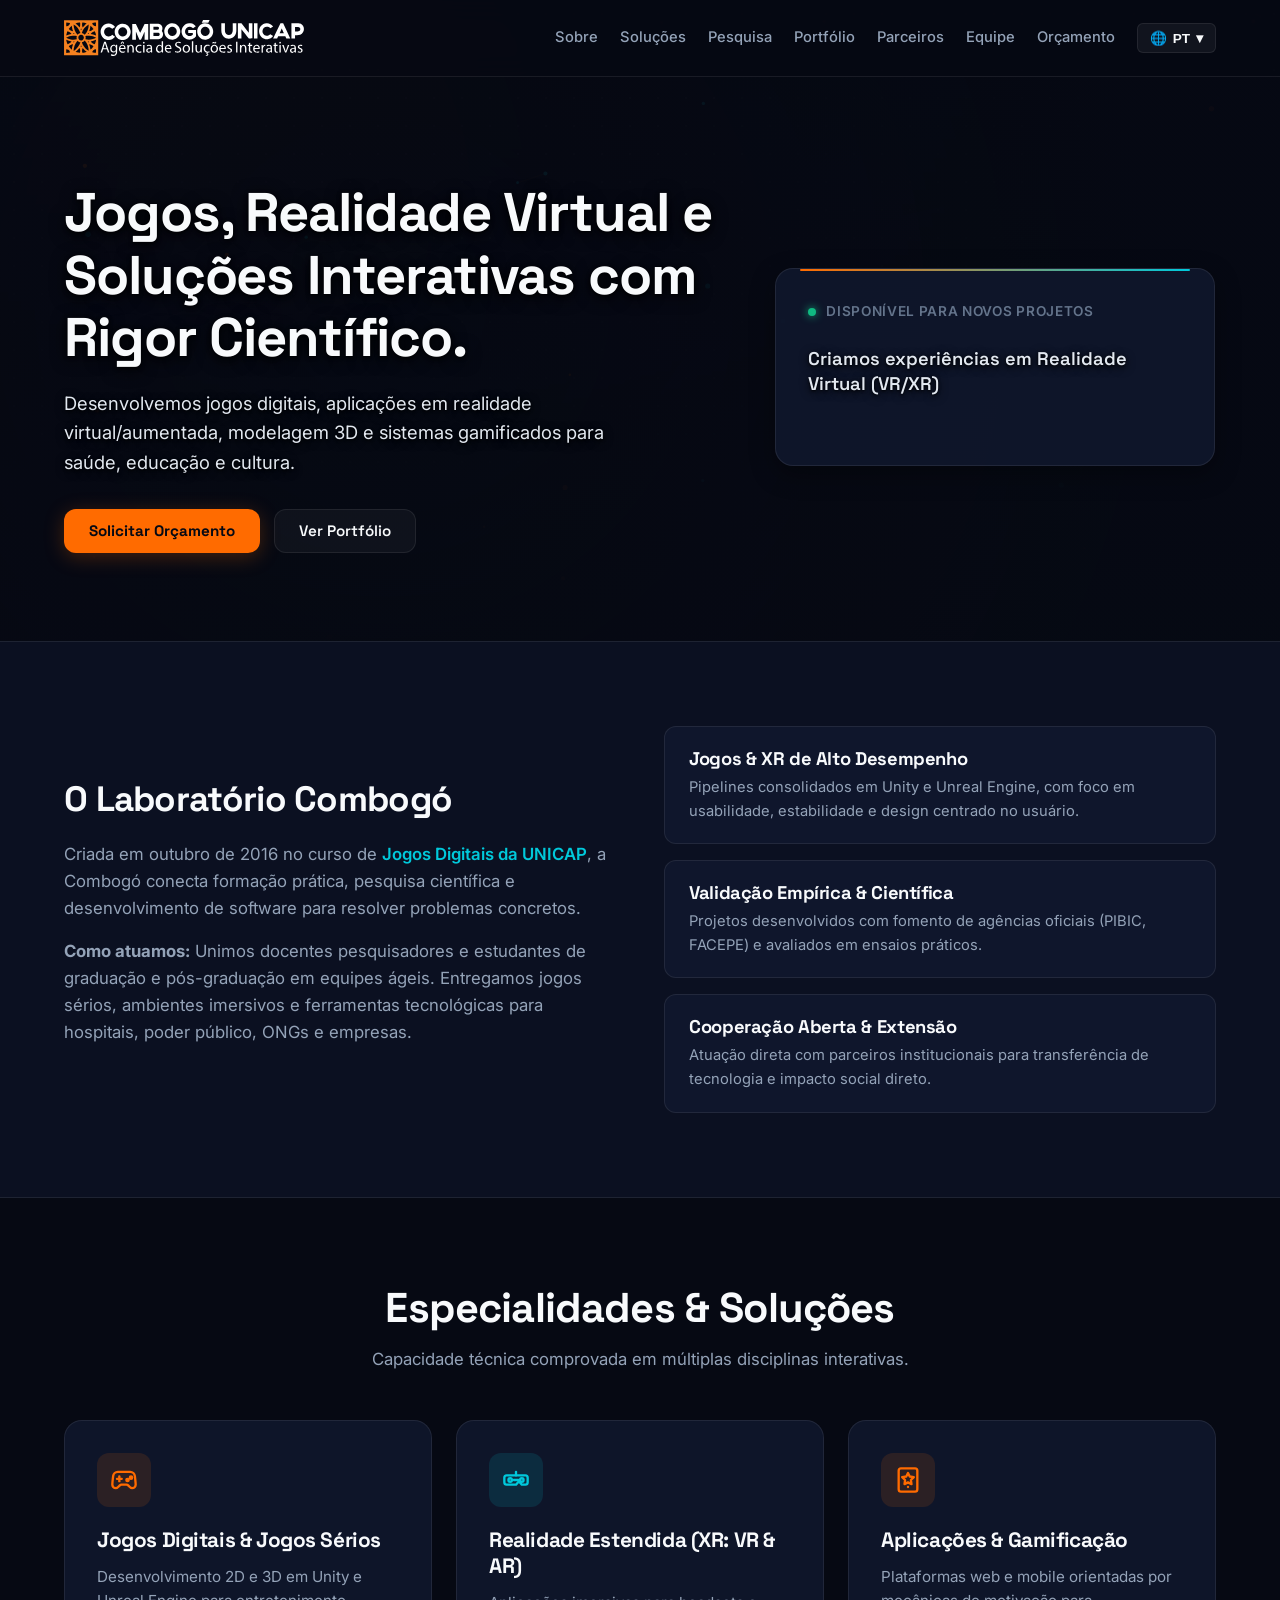
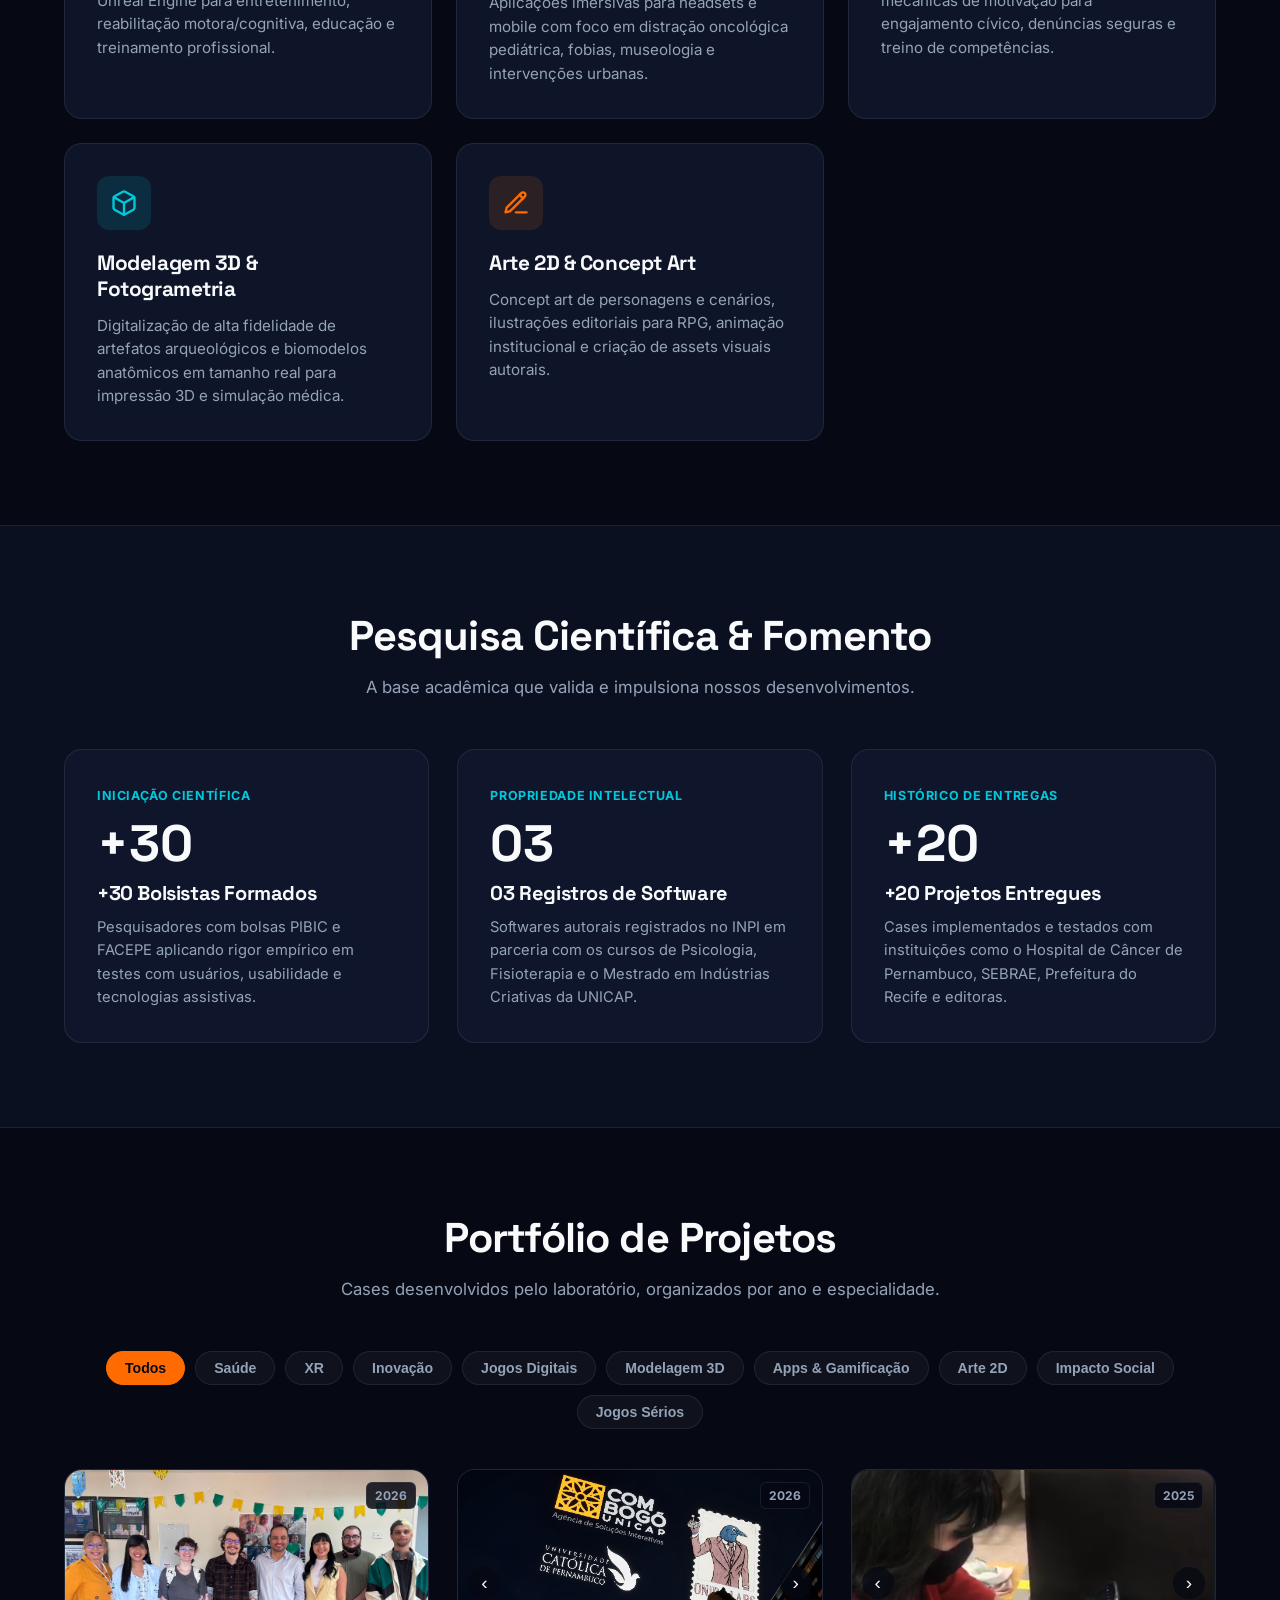
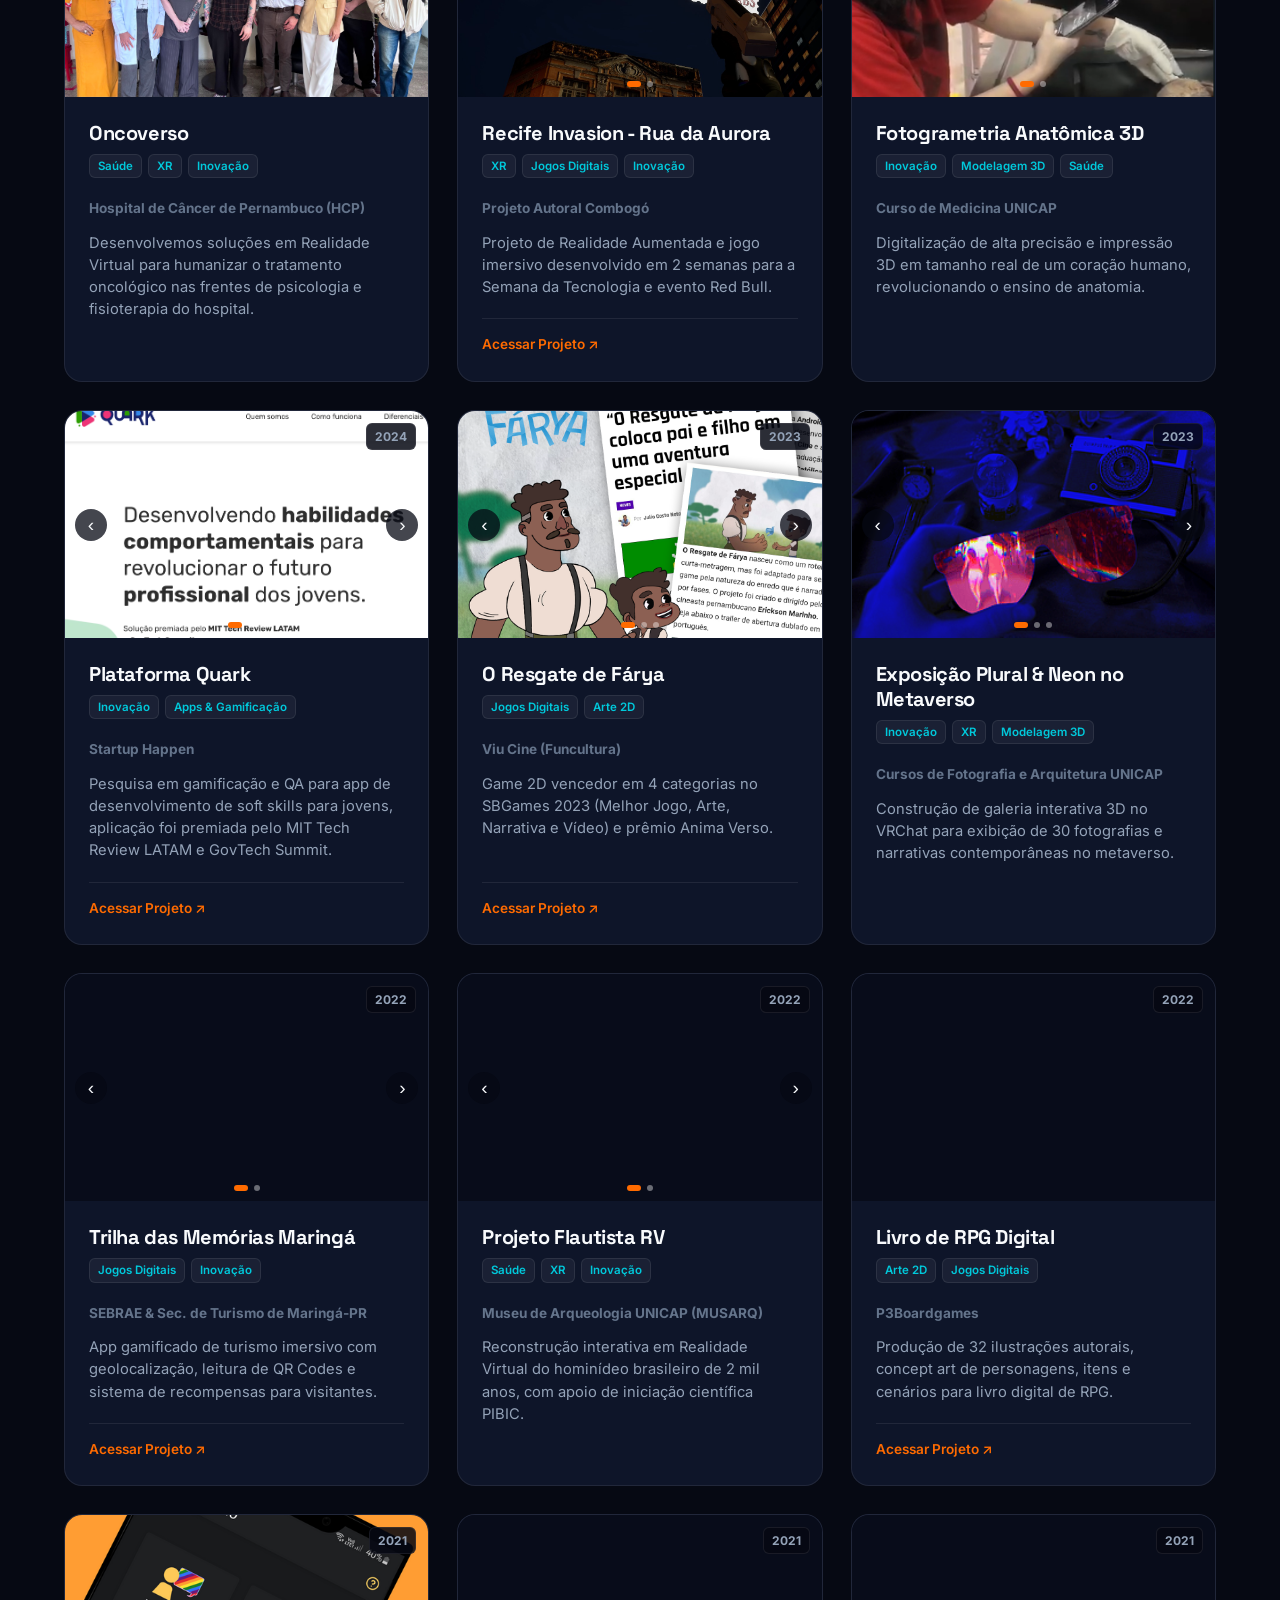
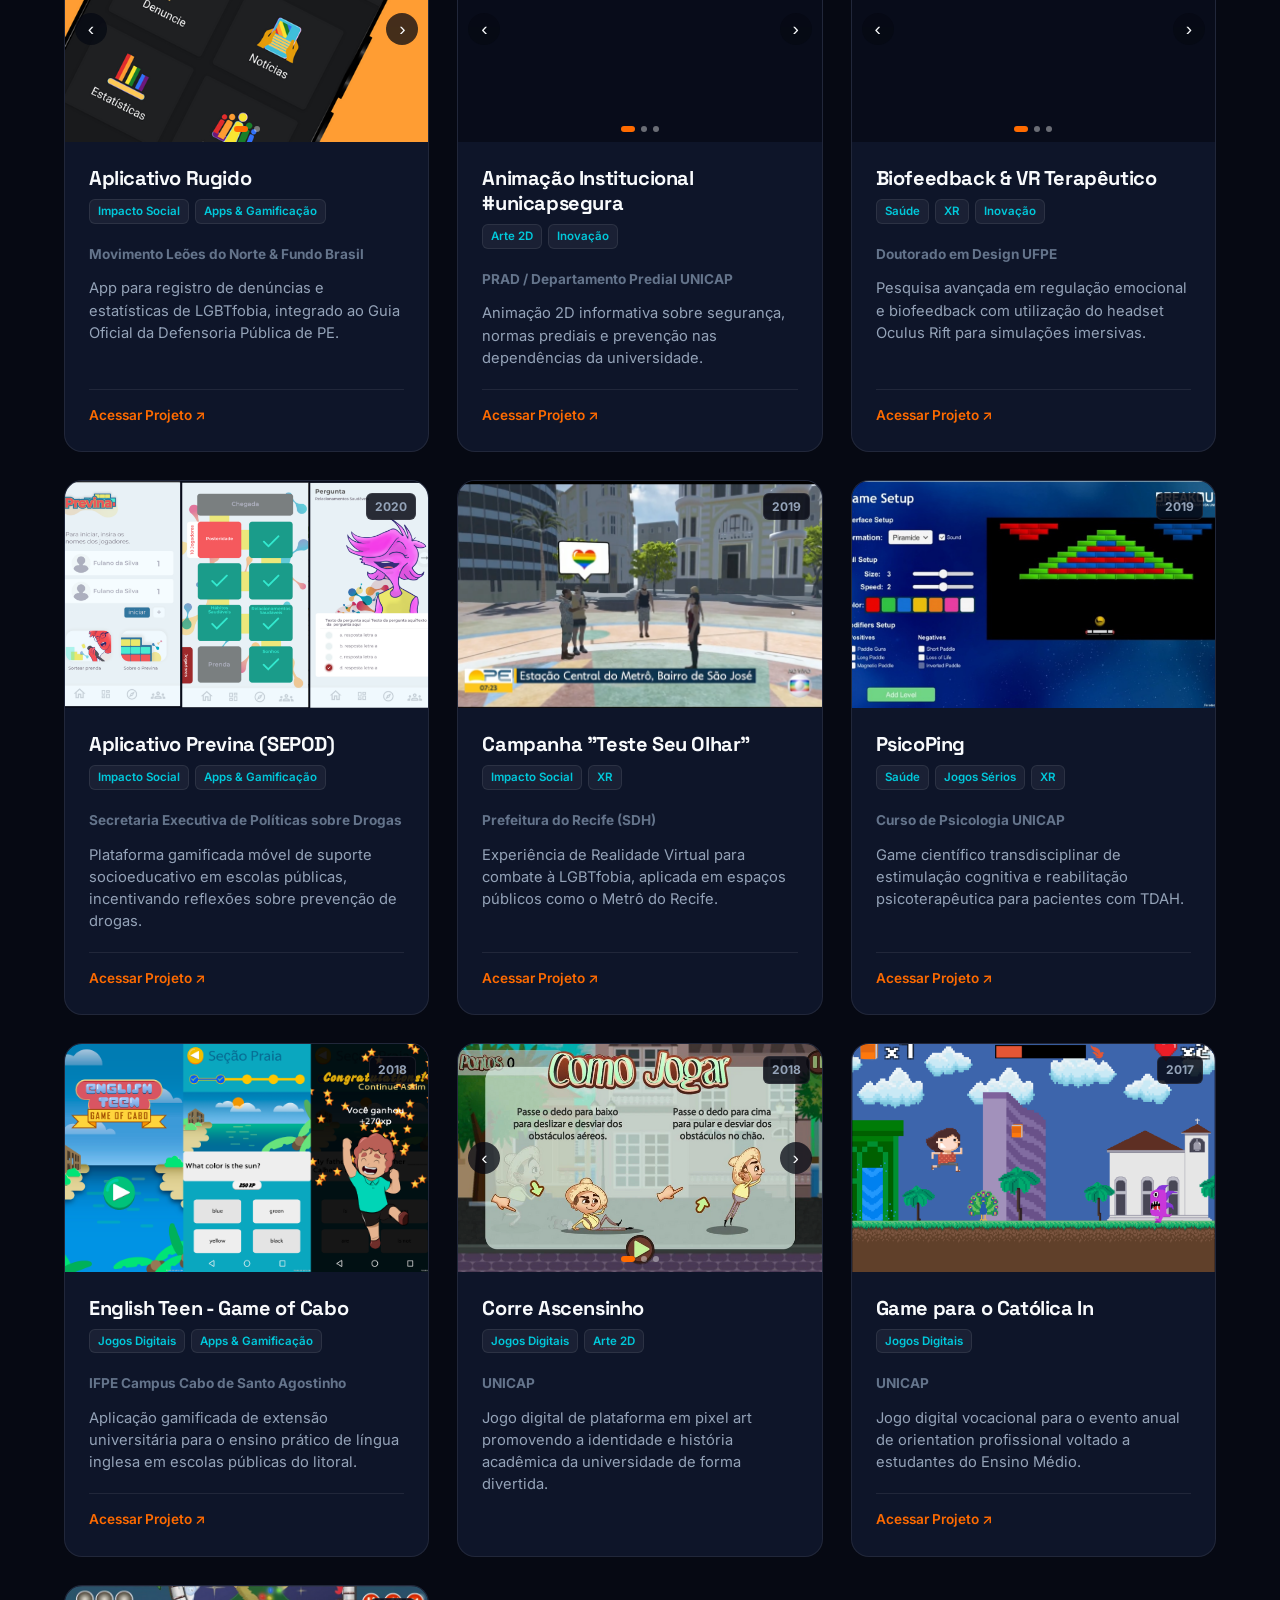
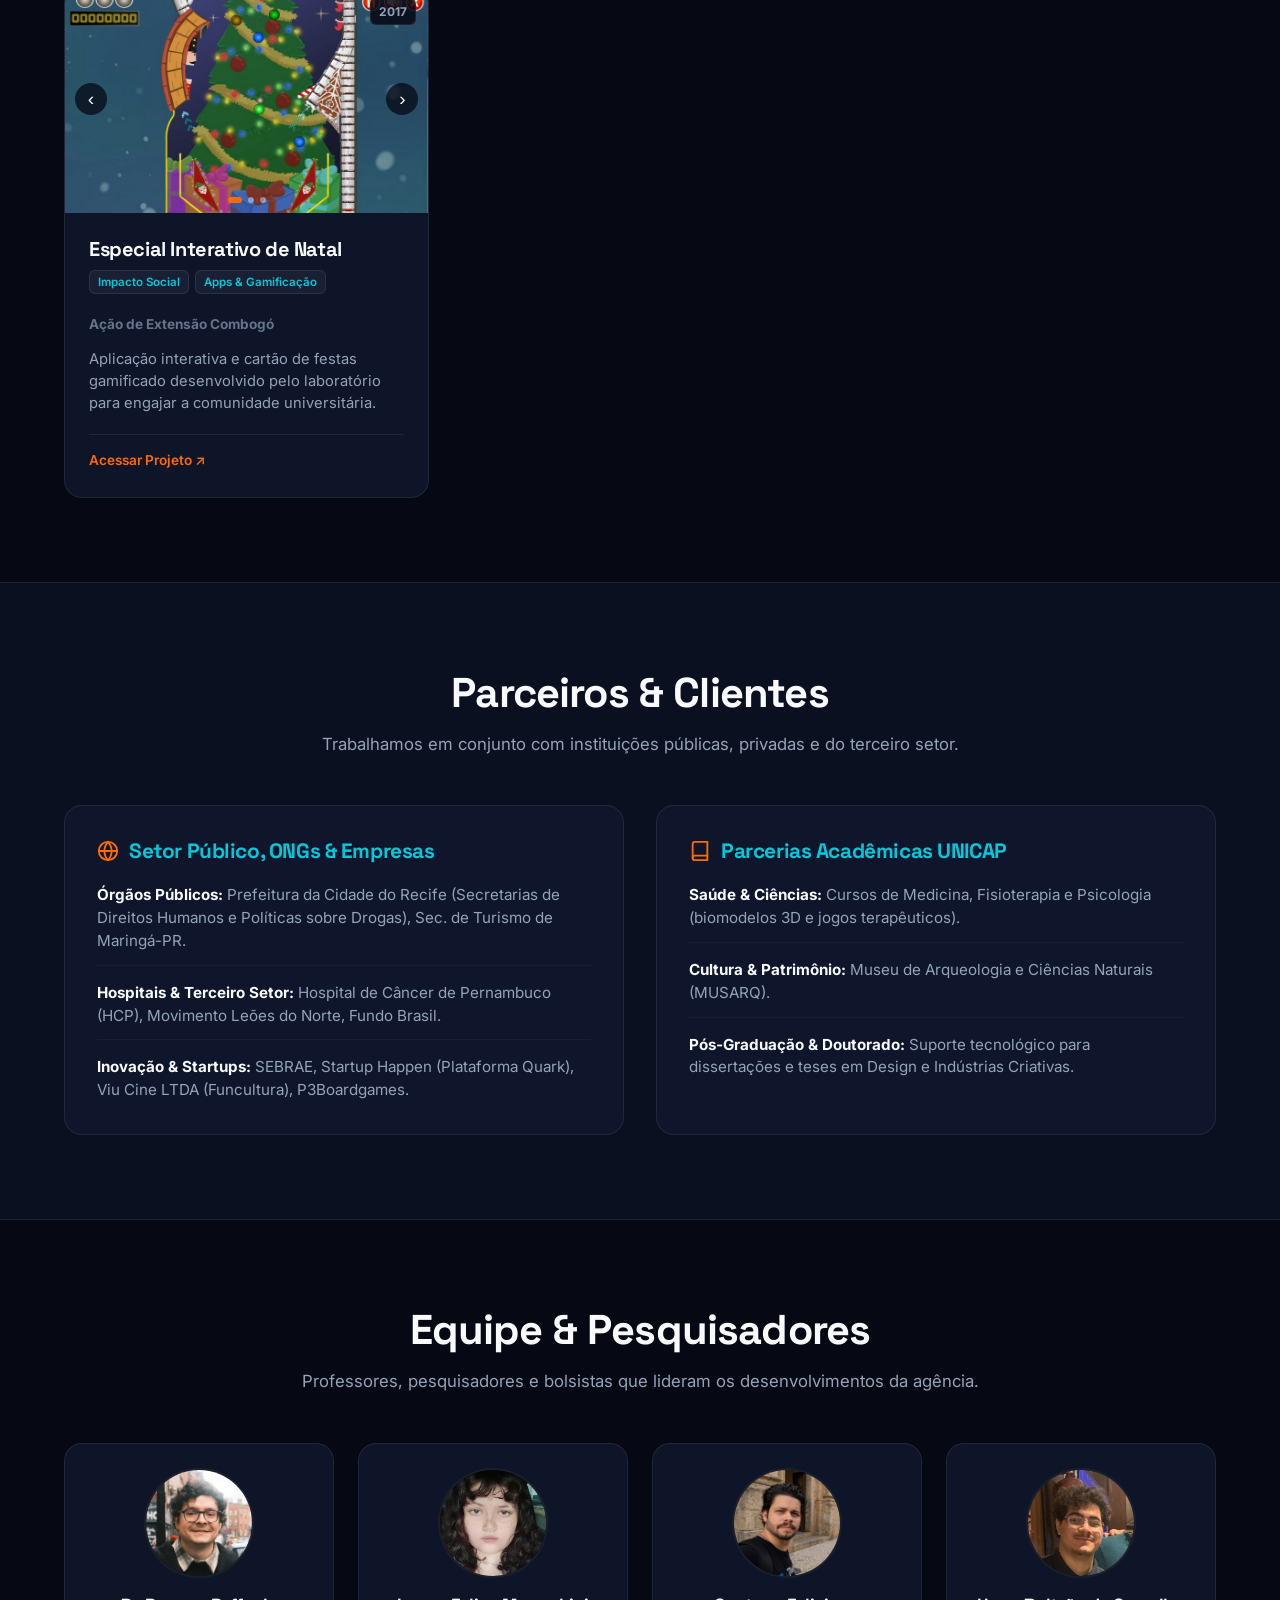
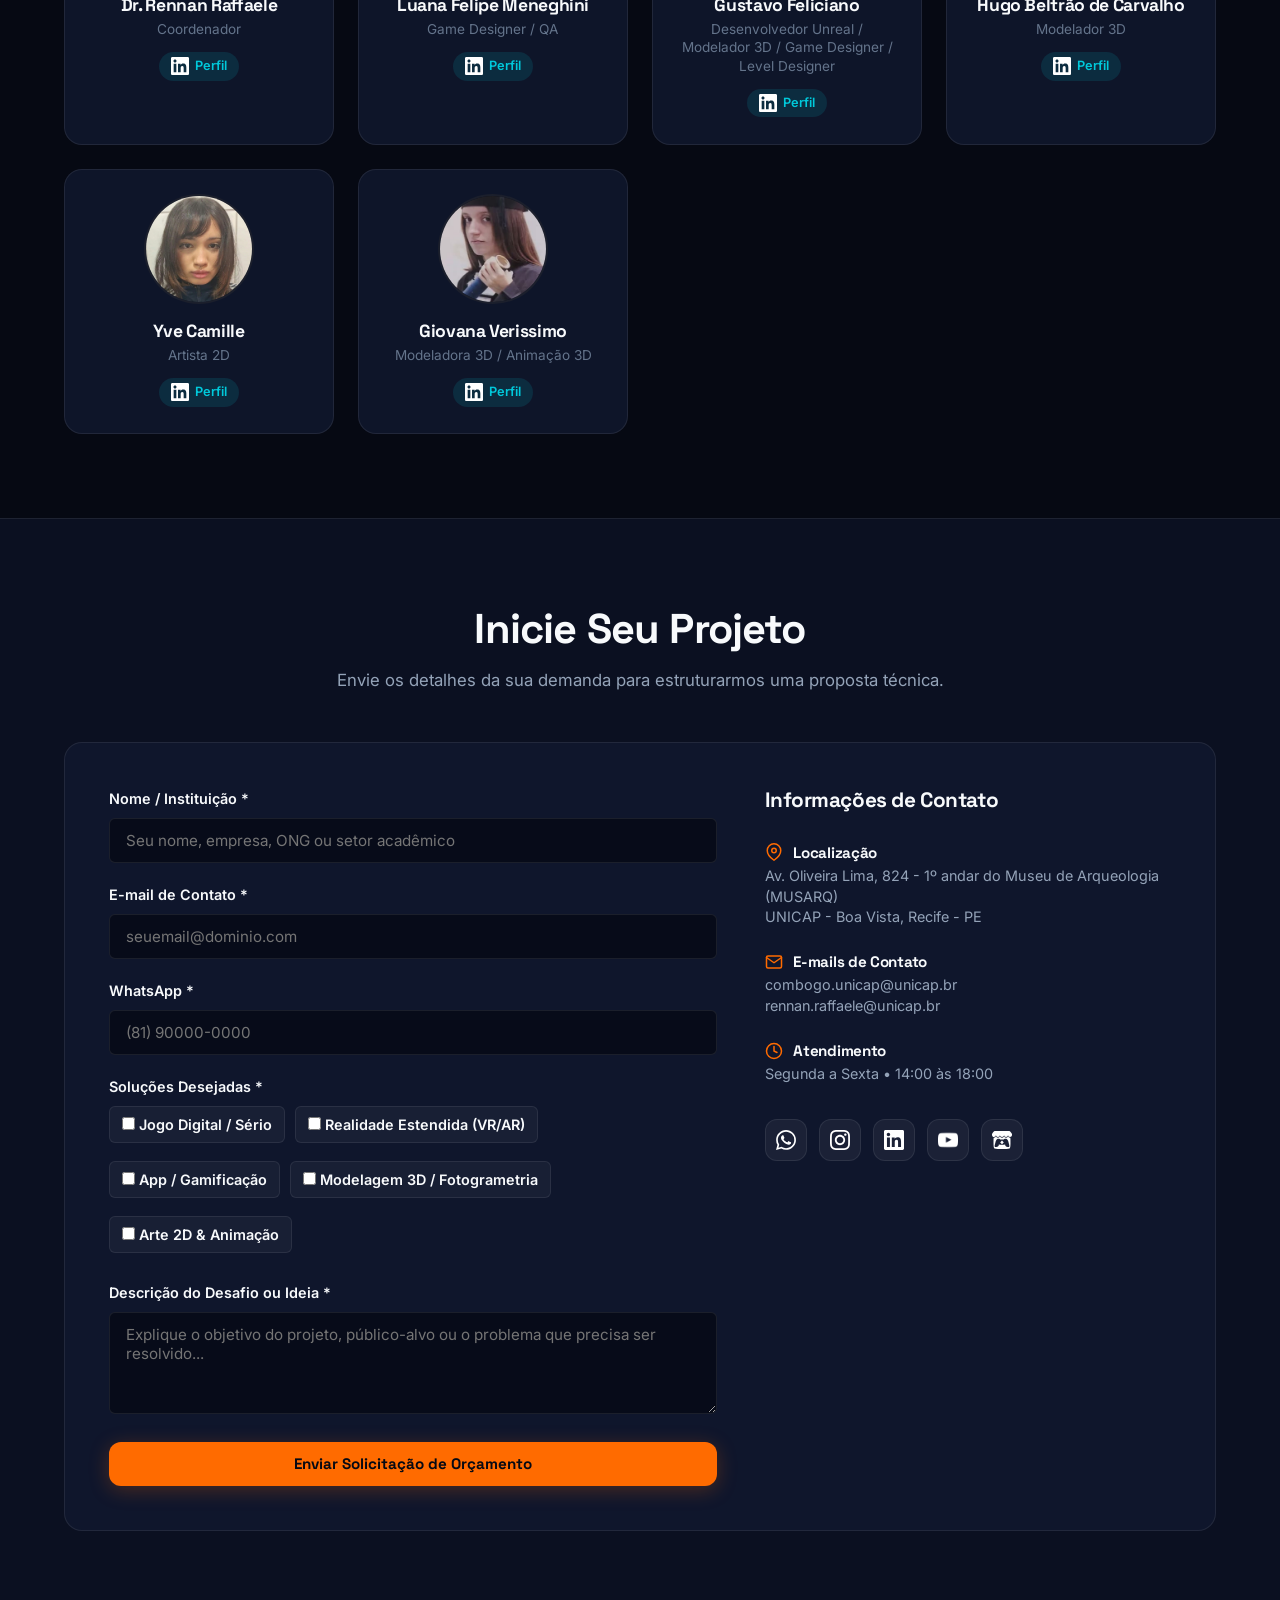
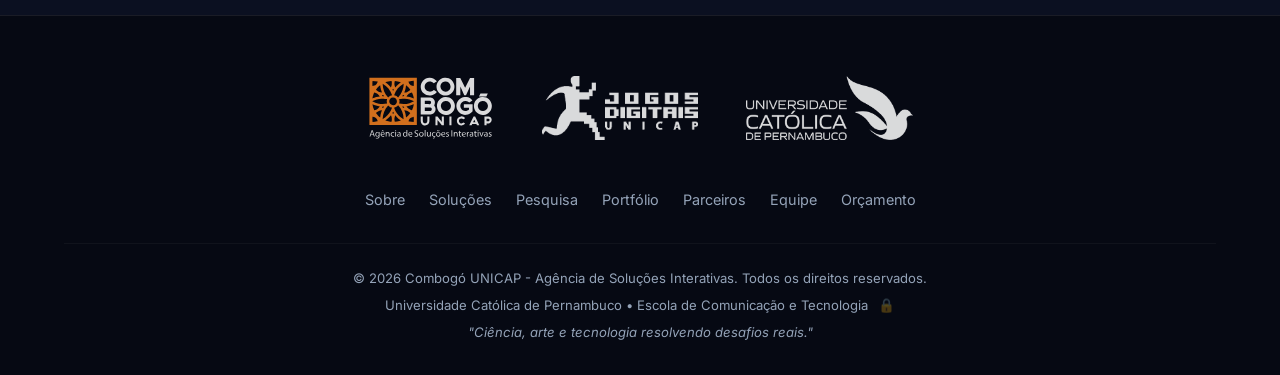
==== commit 3d6efe53: "Refresh branding and add particle canvas Updated the marketing pages with a new hero video, horizont" ====
--- a/index.html
+++ b/index.html
@@ -56,15 +56,14 @@
     <!-- Ambient Subtle Background Matrix -->
     <div class="ambient-bg"></div>
 
+    <!-- Interactive Particle Webs Canvas -->
+    <canvas id="neuro-canvas"></canvas>
+
     <!-- Header & Navigation -->
     <header>
         <div class="container nav-container">
             <a href="#hero" class="logo" aria-label="Combogó UNICAP - Início">
-                <img src="assets/icons/combogo_icon.svg" alt="Ícone Combogó" class="logo-icon">
-                <div class="logo-text">
-                    <span class="logo-title">COMBOGÓ UNICAP</span>
-                    <span class="logo-sub" data-i18n="logo_sub">Agência de Soluções Interativas</span>
-                </div>
+                <img src="assets/logo/Combogo_horizontal.svg" alt="Combogó UNICAP" class="logo-horizontal">
             </a>
 
             <button class="menu-toggle" aria-label="Abrir Menu" id="mobile-menu-btn" aria-expanded="false">☰</button>
@@ -97,10 +96,17 @@
     <main>
         <!-- Section 1: Hero -->
         <section id="hero">
-            <div class="container">
+            <div class="hero-video-wrapper">
+                <video class="hero-bg-video" autoplay loop muted playsinline preload="auto">
+                    <source src="assets/video/O%20Resgate%20de%20Fa%CC%81rya%20-%20Gameplay%20Trailer.mp4" type="video/mp4">
+                    <source src="assets/video/O Resgate de Fárya - Gameplay Trailer.mp4" type="video/mp4">
+                </video>
+                <div class="hero-video-overlay"></div>
+            </div>
+
+            <div class="container hero-container">
                 <div class="hero-grid">
                     <div class="hero-content reveal">
-                        <span class="badge" data-i18n="hero_badge">Lab de Jogos & XR • UNICAP Recife • Desde 2016</span>
                         <h1 data-i18n="hero_title">Jogos, Realidade Virtual e Soluções Interativas com Rigor Científico.</h1>
                         <p data-i18n="hero_desc">Desenvolvemos jogos digitais, aplicações em realidade virtual/aumentada, modelagem 3D e sistemas gamificados para saúde, educação e cultura.</p>
                         <div class="hero-ctas">
@@ -137,15 +143,15 @@
 
                     <div class="about-pillars reveal reveal-delay-1">
                         <div class="about-pillar-card">
-                            <h3>🎮 Jogos & XR de Alto Desempenho</h3>
+                            <h3>Jogos & XR de Alto Desempenho</h3>
                             <p>Pipelines consolidados em Unity e Unreal Engine, com foco em usabilidade, estabilidade e design centrado no usuário.</p>
                         </div>
                         <div class="about-pillar-card">
-                            <h3>🔬 Validação Empírica & Científica</h3>
+                            <h3>Validação Empírica & Científica</h3>
                             <p>Projetos desenvolvidos com fomento de agências oficiais (PIBIC, FACEPE) e avaliados em ensaios práticos.</p>
                         </div>
                         <div class="about-pillar-card">
-                            <h3>🤝 Cooperação Aberta & Extensão</h3>
+                            <h3>Cooperação Aberta & Extensão</h3>
                             <p>Atuação direta com parceiros institucionais para transferência de tecnologia e impacto social direto.</p>
                         </div>
                     </div>
@@ -274,7 +280,10 @@
 
                 <div class="partners-grid">
                     <div class="partner-col reveal">
-                        <h3 data-i18n="part_ext_title">🌐 Setor Público, ONGs & Empresas</h3>
+                        <h3 class="partner-heading">
+                            <svg xmlns="http://www.w3.org/2000/svg" width="22" height="22" viewBox="0 0 24 24" fill="none" stroke="currentColor" stroke-width="2" stroke-linecap="round" stroke-linejoin="round" class="partner-svg-icon"><circle cx="12" cy="12" r="10"></circle><line x1="2" y1="12" x2="22" y2="12"></line><path d="M12 2a15.3 15.3 0 0 1 4 10 15.3 15.3 0 0 1-4 10 15.3 15.3 0 0 1-4-10 15.3 15.3 0 0 1 4-10z"></path></svg>
+                            <span data-i18n="part_ext_title">Setor Público, ONGs & Empresas</span>
+                        </h3>
                         <ul class="partner-list">
                             <li data-i18n="part_ext_1"><strong>Órgãos Públicos:</strong> Prefeitura da Cidade do Recife (Secretarias de Direitos Humanos e Políticas sobre Drogas), Sec. de Turismo de Maringá-PR.</li>
                             <li data-i18n="part_ext_2"><strong>Hospitais & Terceiro Setor:</strong> Hospital de Câncer de Pernambuco (HCP), Movimento Leões do Norte, Fundo Brasil.</li>
@@ -283,7 +292,10 @@
                     </div>
 
                     <div class="partner-col reveal reveal-delay-1">
-                        <h3 data-i18n="part_int_title">🏛️ Parcerias Acadêmicas UNICAP</h3>
+                        <h3 class="partner-heading">
+                            <svg xmlns="http://www.w3.org/2000/svg" width="22" height="22" viewBox="0 0 24 24" fill="none" stroke="currentColor" stroke-width="2" stroke-linecap="round" stroke-linejoin="round" class="partner-svg-icon"><path d="M4 19.5A2.5 2.5 0 0 1 6.5 17H20"></path><path d="M6.5 2H20v20H6.5A2.5 2.5 0 0 1 4 19.5v-15A2.5 2.5 0 0 1 6.5 2z"></path></svg>
+                            <span data-i18n="part_int_title">Parcerias Acadêmicas UNICAP</span>
+                        </h3>
                         <ul class="partner-list">
                             <li data-i18n="part_int_1"><strong>Saúde & Ciências:</strong> Cursos de Medicina, Fisioterapia e Psicologia (biomodelos 3D e jogos terapêuticos).</li>
                             <li data-i18n="part_int_2"><strong>Cultura & Patrimônio:</strong> Museu de Arqueologia e Ciências Naturais (MUSARQ).</li>
@@ -316,7 +328,7 @@
 
                 <div class="contact-wrapper reveal">
                     <form id="briefing-form" action="https://formsubmit.co/combogo.unicap@unicap.br" method="POST">
-                        <input type="hidden" name="_subject" value="🚀 Novo Pedido de Orçamento - Site Combogó!">
+                        <input type="hidden" name="_subject" value="Novo Pedido de Orçamento - Site Combogó">
                         <input type="hidden" name="_captcha" value="false">
                         <input type="hidden" name="_template" value="table">
 
@@ -332,7 +344,7 @@
 
                         <div class="form-group">
                             <label for="whatsapp" data-i18n="form_whatsapp">WhatsApp *</label>
-                            <input type="tel" id="whatsapp" name="WhatsApp" class="form-control" placeholder="(81) 90000-0000" required>
+                            <input type="tel" id="whatsapp" name="WhatsApp" class="form-control" placeholder="(81) 90000-0000" inputmode="numeric" maxlength="15" autocomplete="tel" required>
                         </div>
 
                         <div class="form-group">
@@ -357,16 +369,25 @@
                     <div class="contact-info">
                         <h3 data-i18n="info_title">Informações de Contato</h3>
                         <div class="info-item">
-                            <h4 data-i18n="info_address_title">📍 Localização</h4>
+                            <h4 class="info-heading">
+                                <svg xmlns="http://www.w3.org/2000/svg" width="18" height="18" viewBox="0 0 24 24" fill="none" stroke="currentColor" stroke-width="2" stroke-linecap="round" stroke-linejoin="round" class="info-svg-icon"><path d="M21 10c0 7-9 13-9 13s-9-6-9-13a9 9 0 0 1 18 0z"></path><circle cx="12" cy="10" r="3"></circle></svg>
+                                <span data-i18n="info_address_title">Localização</span>
+                            </h4>
                             <p data-i18n="info_address_val">Av. Oliveira Lima, 824 - 1º andar do Museu de Arqueologia (MUSARQ)<br>UNICAP - Boa Vista, Recife - PE</p>
                         </div>
                         <div class="info-item">
-                            <h4 data-i18n="info_email_title">📧 E-mails de Contato</h4>
+                            <h4 class="info-heading">
+                                <svg xmlns="http://www.w3.org/2000/svg" width="18" height="18" viewBox="0 0 24 24" fill="none" stroke="currentColor" stroke-width="2" stroke-linecap="round" stroke-linejoin="round" class="info-svg-icon"><path d="M4 4h16c1.1 0 2 .9 2 2v12c0 1.1-.9 2-2 2H4c-1.1 0-2-.9-2-2V6c0-1.1.9-2 2-2z"></path><polyline points="22,6 12,13 2,6"></polyline></svg>
+                                <span data-i18n="info_email_title">E-mails de Contato</span>
+                            </h4>
                             <p>combogo.unicap@unicap.br</p>
                             <p>rennan.raffaele@unicap.br</p>
                         </div>
                         <div class="info-item">
-                            <h4 data-i18n="info_hours_title">⏱️ Atendimento</h4>
+                            <h4 class="info-heading">
+                                <svg xmlns="http://www.w3.org/2000/svg" width="18" height="18" viewBox="0 0 24 24" fill="none" stroke="currentColor" stroke-width="2" stroke-linecap="round" stroke-linejoin="round" class="info-svg-icon"><circle cx="12" cy="12" r="10"></circle><polyline points="12 6 12 12 16 14"></polyline></svg>
+                                <span data-i18n="info_hours_title">Atendimento</span>
+                            </h4>
                             <p data-i18n="info_hours_val">Segunda a Sexta • 14:00 às 18:00</p>
                         </div>
 
@@ -398,7 +419,7 @@
         <div class="container">
             <div class="footer-brands">
                 <a href="#hero" aria-label="Logo Combogó">
-                    <img src="assets/logo/Combogo_logo.png" alt="Logo Combogó" class="footer-brand-img">
+                    <img src="assets/logo/Combogo_OG.svg" alt="Logo Combogó" class="footer-brand-img">
                 </a>
                 <a href="https://jogosdigitaisunicap.vercel.app/" target="_blank" rel="noopener noreferrer" aria-label="Curso de Jogos Digitais UNICAP">
                     <img src="assets/logo/Jogos_logo.png" alt="Logo Jogos Digitais" class="footer-brand-img">
--- a/styles.css
+++ b/styles.css
@@ -84,11 +84,22 @@
     left: 0;
     width: 100vw;
     height: 100vh;
-    z-index: -1;
+    z-index: -2;
     pointer-events: none;
     background-color: var(--bg-dark);
     background-image: radial-gradient(rgba(255, 255, 255, 0.07) 1px, transparent 1px);
     background-size: 28px 28px;
+}
+
+#neuro-canvas {
+    position: fixed;
+    top: 0;
+    left: 0;
+    width: 100vw;
+    height: 100vh;
+    z-index: -1;
+    pointer-events: none;
+    opacity: 0.75;
 }
 
 .ambient-bg::before,
@@ -247,6 +258,19 @@
     gap: 12px;
 }
 
+.logo-horizontal {
+    height: 38px;
+    width: auto;
+    max-width: 240px;
+    object-fit: contain;
+    display: block;
+    transition: opacity var(--transition-fast);
+}
+
+.logo-horizontal:hover {
+    opacity: 0.9;
+}
+
 .logo-icon {
     width: 38px;
     height: 38px;
@@ -376,7 +400,44 @@
 
 /* Hero Section */
 #hero {
-    padding: 96px 0 80px 0;
+    position: relative;
+    padding: 104px 0 88px 0;
+    overflow: hidden;
+}
+
+.hero-video-wrapper {
+    position: absolute;
+    top: 0;
+    left: 0;
+    width: 100%;
+    height: 100%;
+    z-index: 0;
+    overflow: hidden;
+    pointer-events: none;
+}
+
+.hero-bg-video {
+    width: 100%;
+    height: 100%;
+    object-fit: cover;
+    object-position: center;
+    filter: brightness(0.65) saturate(1.15);
+    opacity: 0.42;
+}
+
+.hero-video-overlay {
+    position: absolute;
+    top: 0;
+    left: 0;
+    width: 100%;
+    height: 100%;
+    background: radial-gradient(circle at 30% 40%, rgba(6, 9, 19, 0.72) 0%, rgba(6, 9, 19, 0.94) 80%),
+                linear-gradient(180deg, rgba(6, 9, 19, 0.5) 0%, rgba(6, 9, 19, 0.98) 100%);
+}
+
+.hero-container {
+    position: relative;
+    z-index: 1;
 }
 
 .hero-grid {
@@ -403,13 +464,15 @@
     font-size: clamp(2.4rem, 4.5vw, 3.4rem);
     margin-bottom: 20px;
     line-height: 1.15;
+    text-shadow: 0 3px 16px rgba(0, 0, 0, 0.95), 0 1px 4px rgba(0, 0, 0, 0.85);
 }
 
 #hero p {
     font-size: 1.15rem;
-    color: var(--text-secondary);
+    color: #E2E8F0;
     margin-bottom: 32px;
     max-width: 600px;
+    text-shadow: 0 2px 10px rgba(0, 0, 0, 0.95), 0 1px 3px rgba(0, 0, 0, 0.85);
 }
 
 .hero-ctas {
@@ -1133,23 +1196,41 @@
     background: var(--bg-dark);
 }
 
+.partner-heading,
+.info-heading,
+.pillar-title {
+    display: flex;
+    align-items: center;
+    gap: 10px;
+}
+
+.partner-svg-icon,
+.info-svg-icon,
+.pillar-svg-icon {
+    flex-shrink: 0;
+    color: var(--primary);
+}
+
 .footer-brands {
     display: flex;
     align-items: center;
     justify-content: center;
     flex-wrap: wrap;
-    gap: 36px;
-    margin-bottom: 36px;
+    gap: 48px;
+    margin-bottom: 40px;
 }
 
 .footer-brand-img {
-    height: 42px;
-    opacity: 0.75;
-    transition: opacity var(--transition-fast);
+    height: 64px;
+    max-width: 220px;
+    object-fit: contain;
+    opacity: 0.85;
+    transition: opacity var(--transition-fast), transform var(--transition-fast);
 }
 
 .footer-brand-img:hover {
     opacity: 1;
+    transform: scale(1.04);
 }
 
 .footer-links {
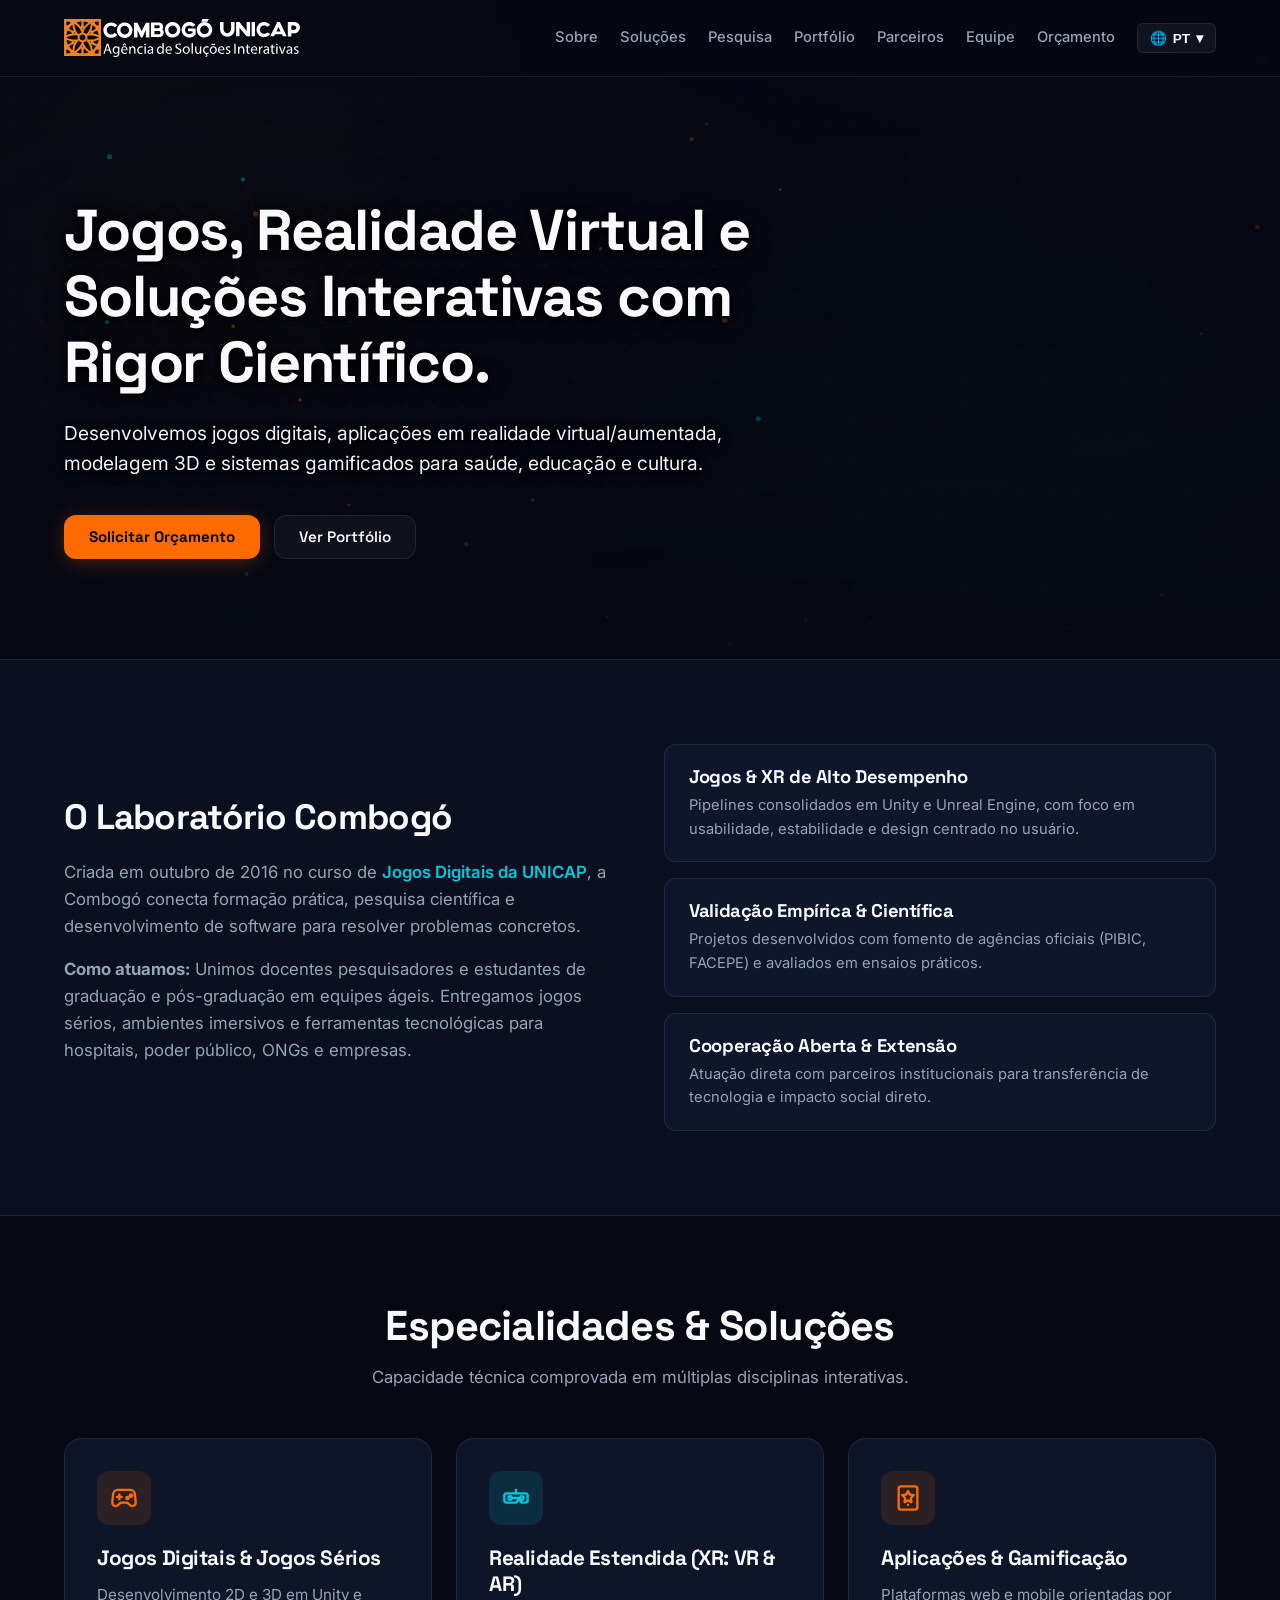
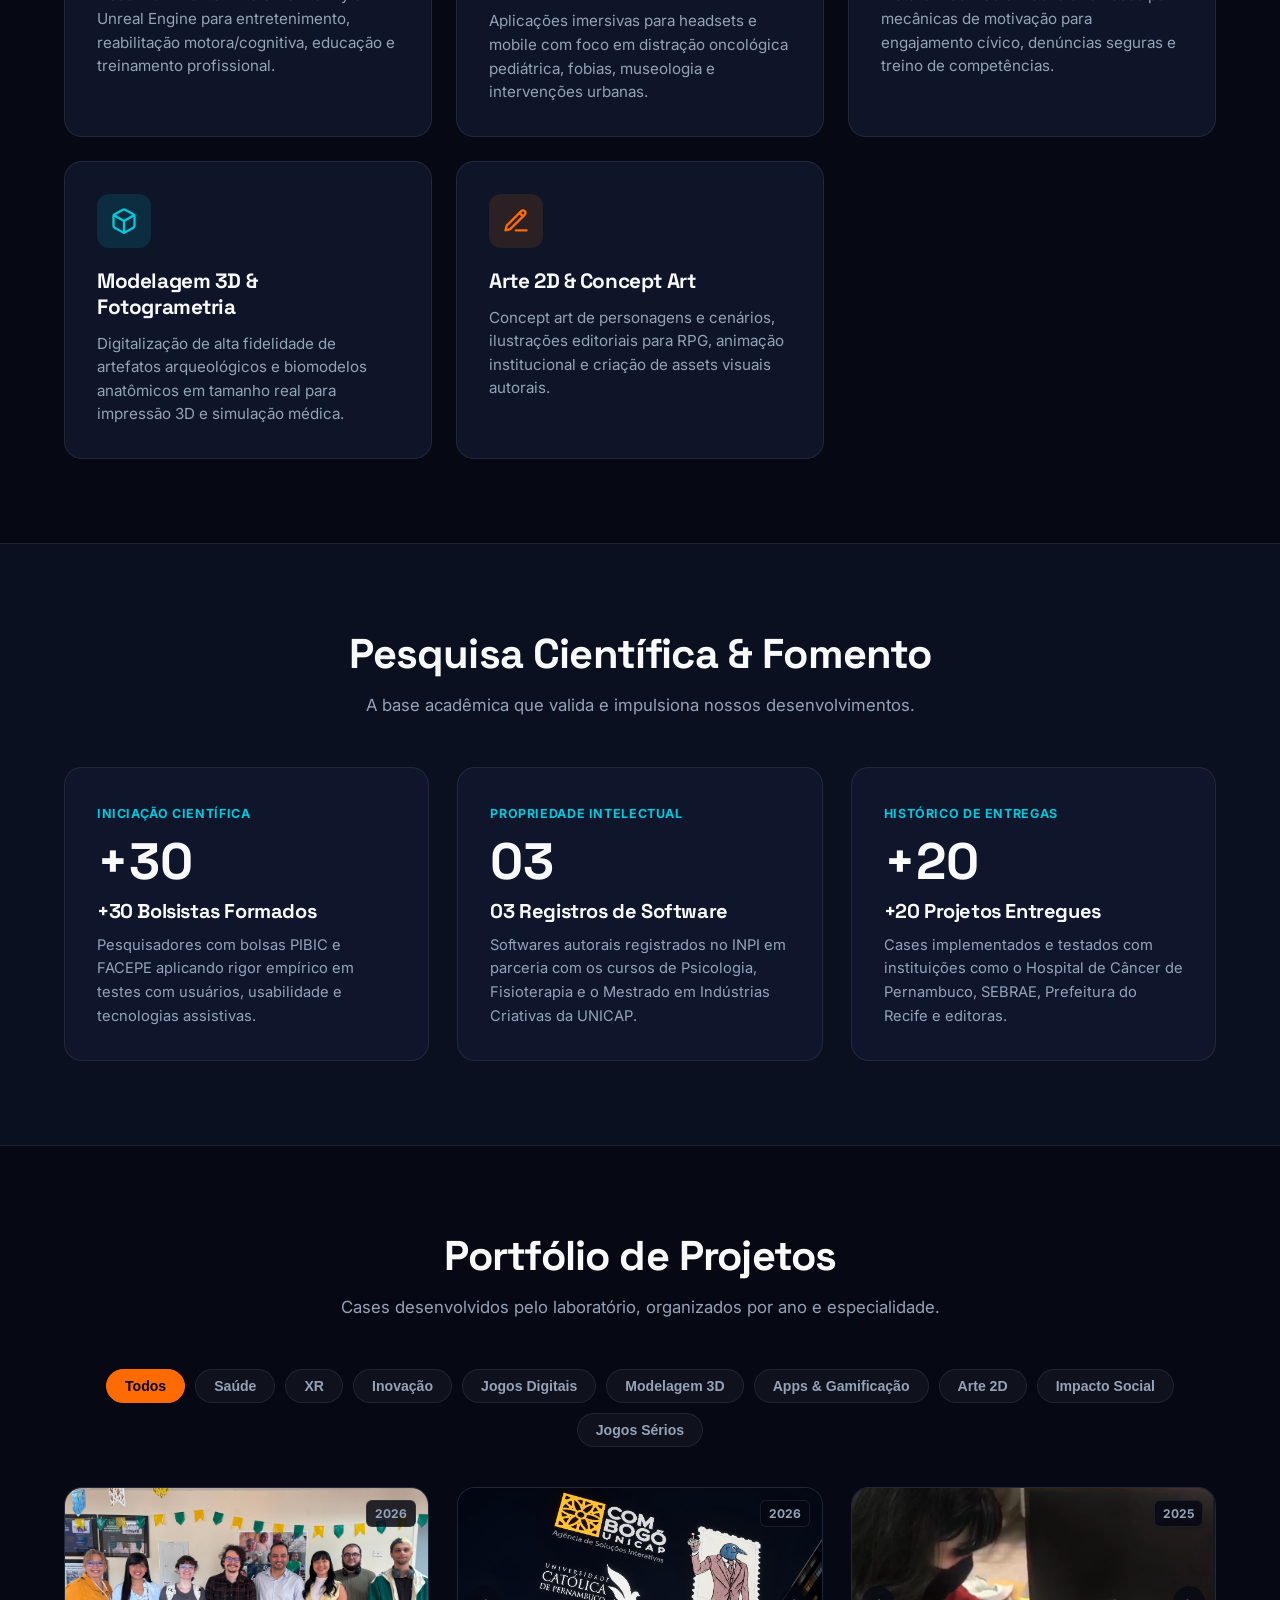
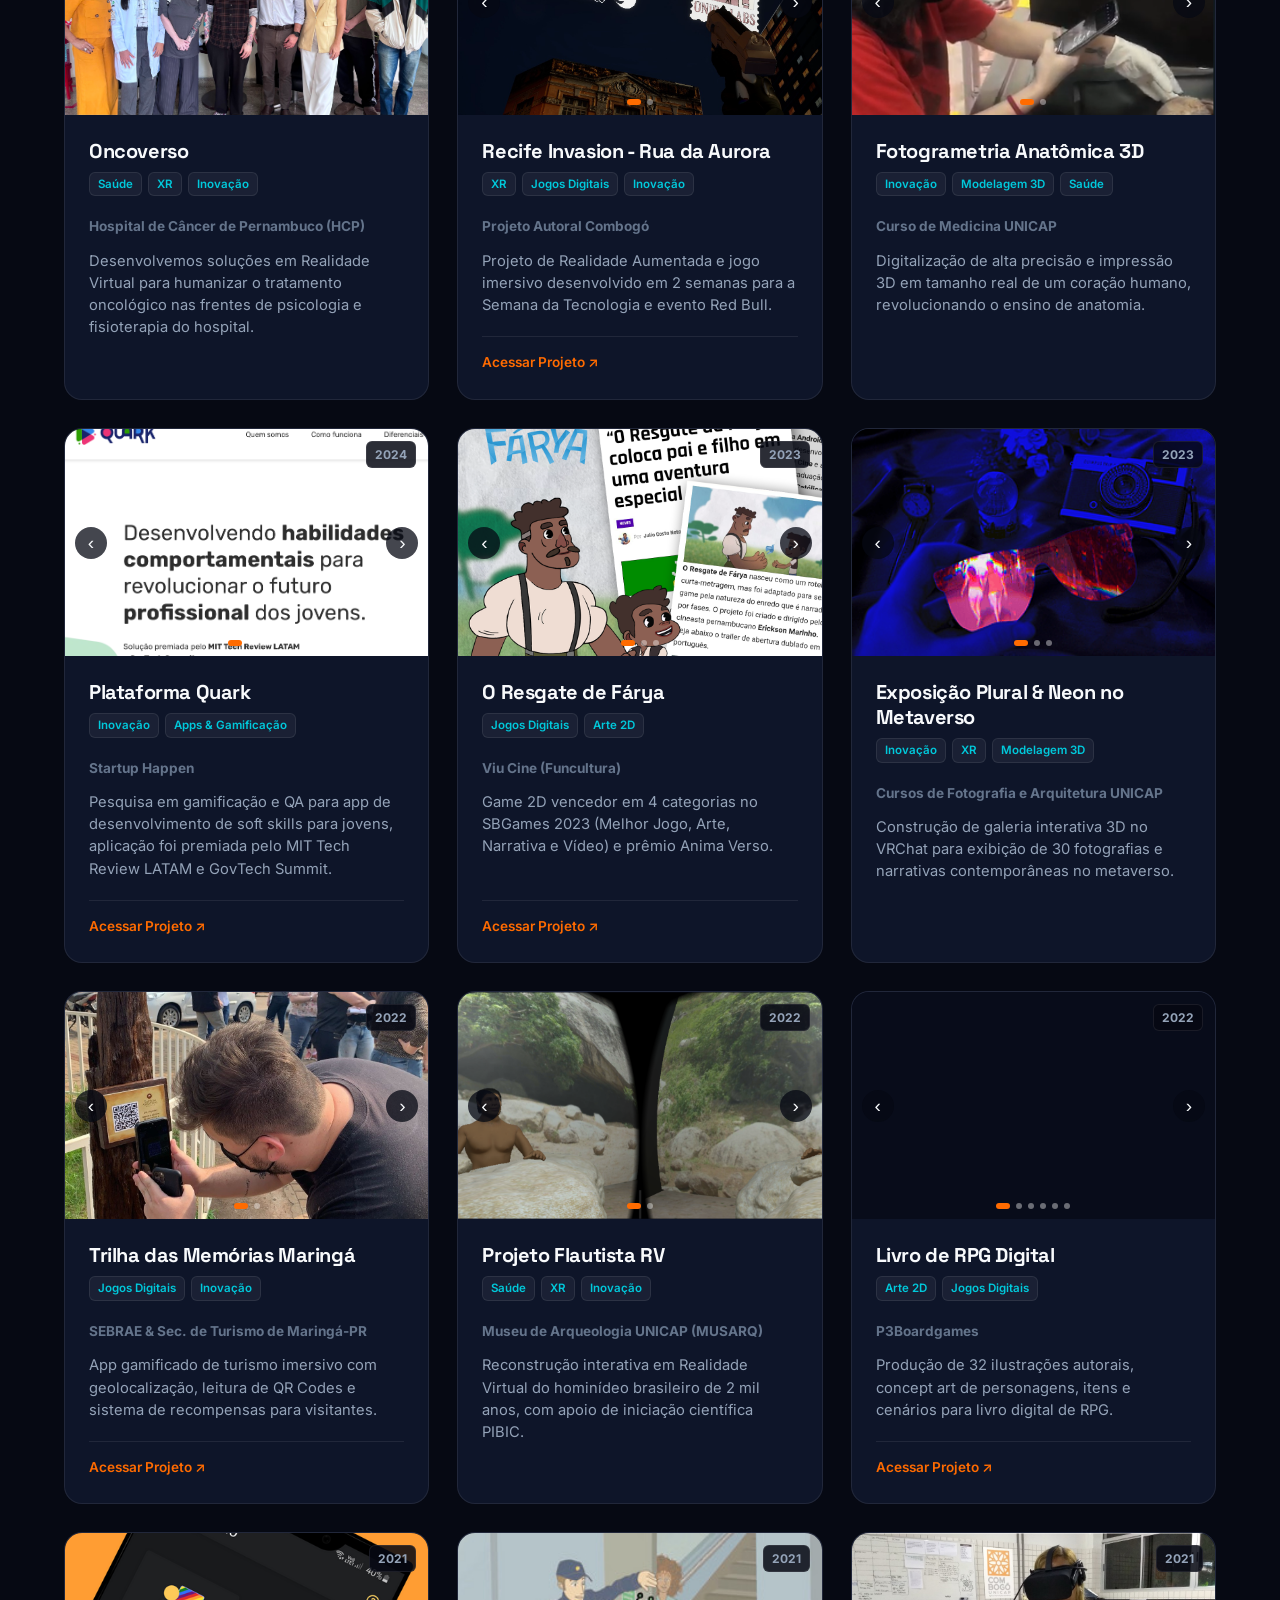
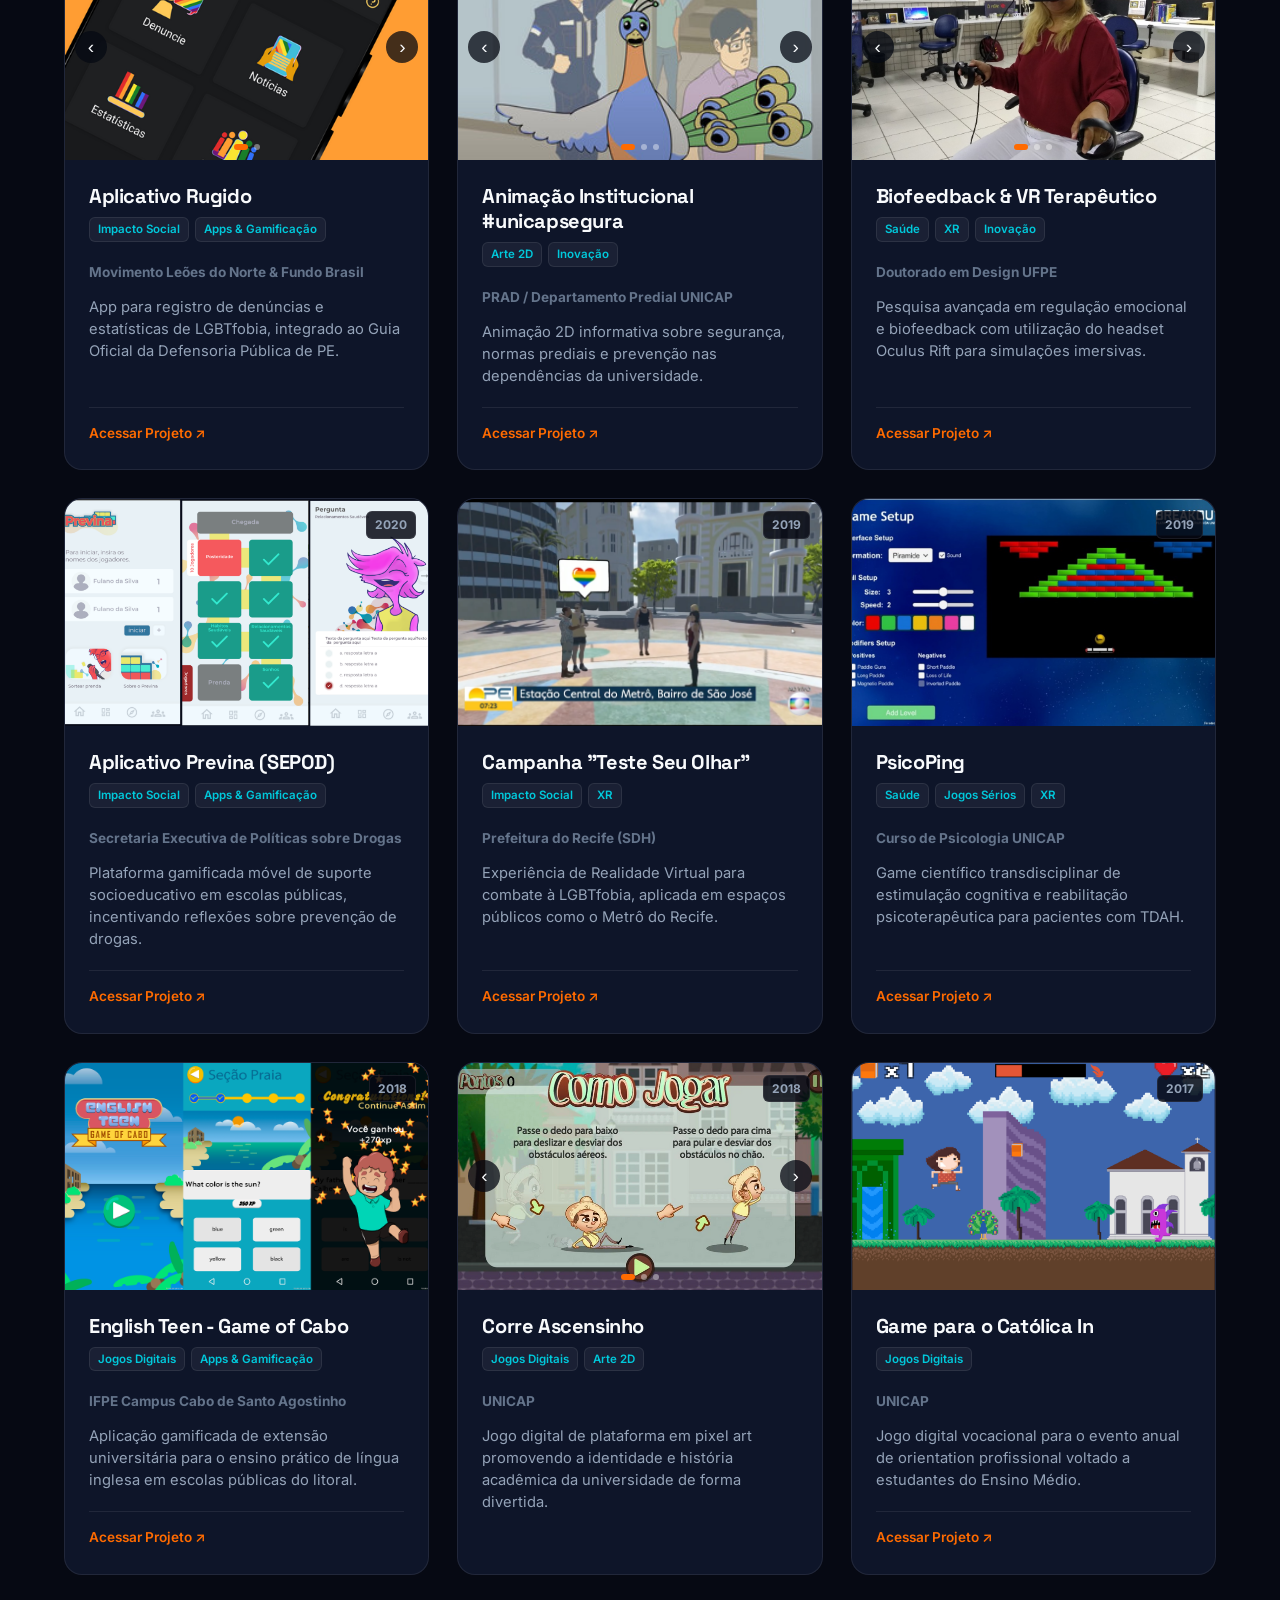
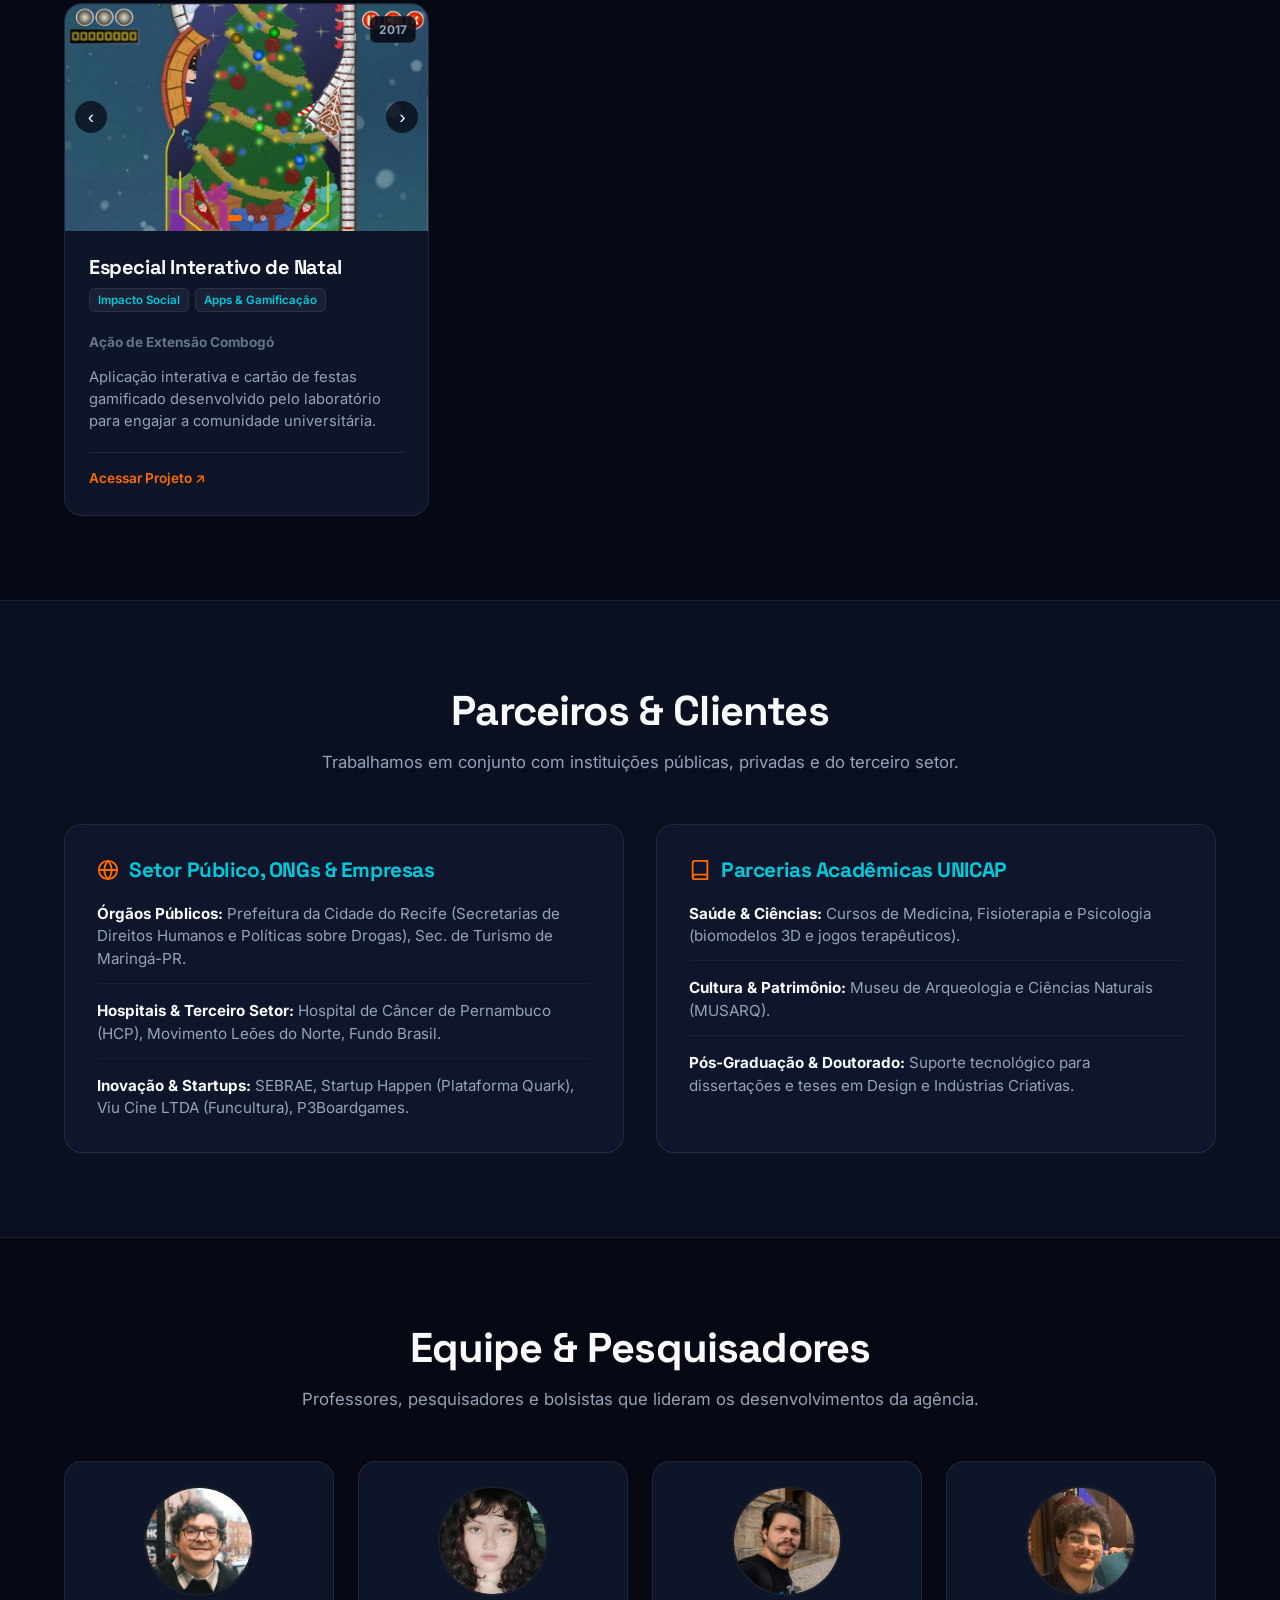
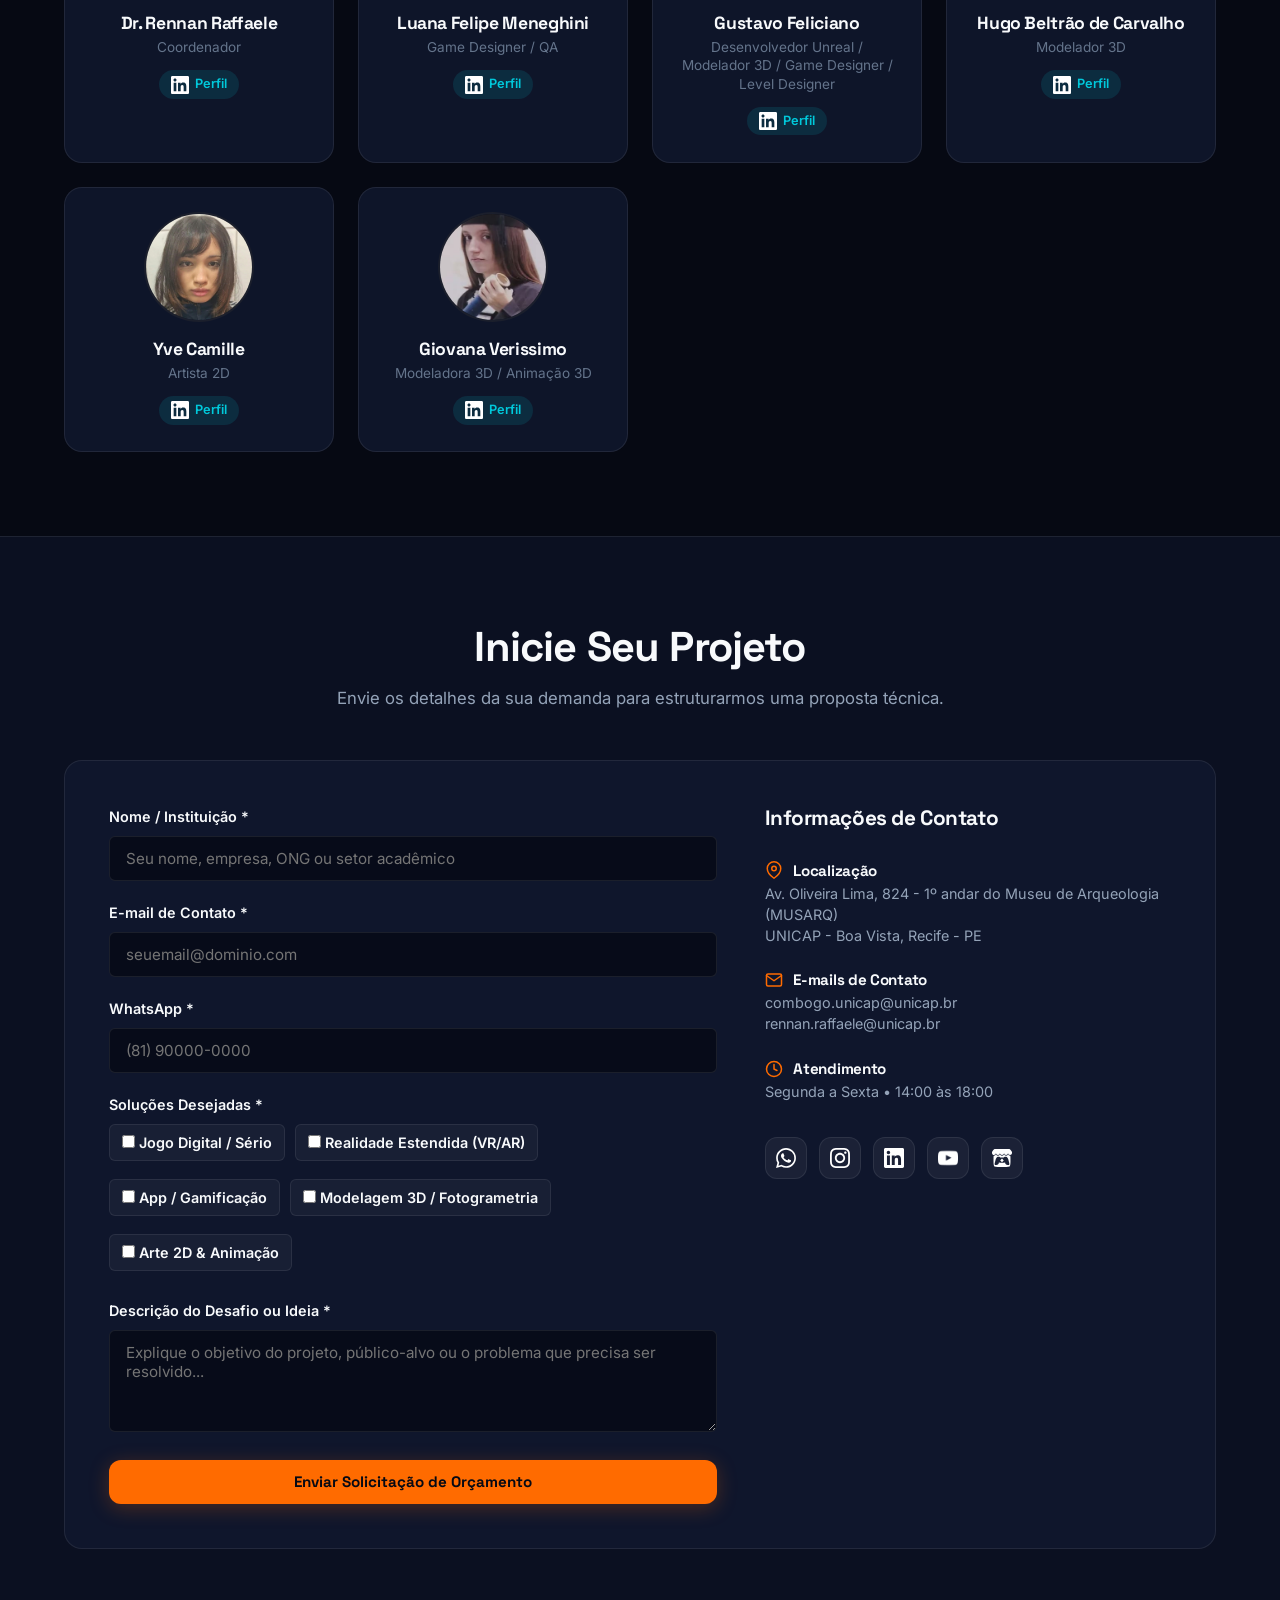
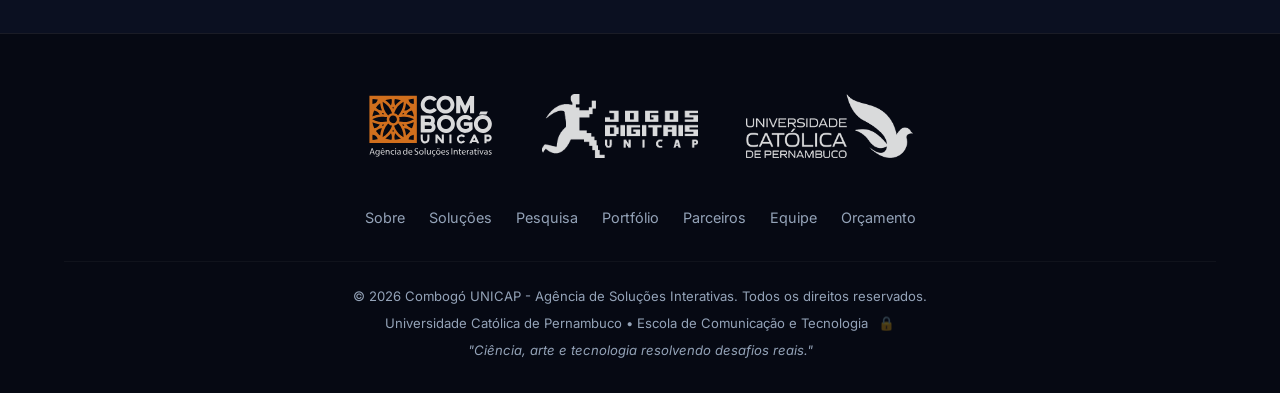
==== commit fc29e5d4: "Refresh hero media and branding Updated the landing page hero to use a cleaner full-bleed video trea" ====
--- a/index.html
+++ b/index.html
@@ -98,6 +98,7 @@
         <section id="hero">
             <div class="hero-video-wrapper">
                 <video class="hero-bg-video" autoplay loop muted playsinline preload="auto">
+                    <source src="assets/video/trailer.mp4" type="video/mp4">
                     <source src="assets/video/O%20Resgate%20de%20Fa%CC%81rya%20-%20Gameplay%20Trailer.mp4" type="video/mp4">
                     <source src="assets/video/O Resgate de Fárya - Gameplay Trailer.mp4" type="video/mp4">
                 </video>
@@ -105,27 +106,13 @@
             </div>
 
             <div class="container hero-container">
-                <div class="hero-grid">
-                    <div class="hero-content reveal">
-                        <h1 data-i18n="hero_title">Jogos, Realidade Virtual e Soluções Interativas com Rigor Científico.</h1>
-                        <p data-i18n="hero_desc">Desenvolvemos jogos digitais, aplicações em realidade virtual/aumentada, modelagem 3D e sistemas gamificados para saúde, educação e cultura.</p>
-                        <div class="hero-ctas">
-                            <a href="#orcamento" class="btn btn-primary" data-i18n="hero_btn_quote">Solicitar Orçamento</a>
-                            <a href="#portfolio" class="btn btn-secondary" data-i18n="hero_btn_portfolio">Ver Portfólio</a>
-                            <a href="selecao.html" class="btn btn-selection" data-i18n="hero_btn_selection">Processo Seletivo</a>
-                        </div>
-                    </div>
-
-                    <div class="hero-visual reveal reveal-delay-1">
-                        <div class="clean-quote-card">
-                            <div class="quote-status">
-                                <span class="status-dot"></span>
-                                <span data-i18n="hero_panel_status">Disponível para Novos Projetos</span>
-                            </div>
-                            <div class="quote-display-area">
-                                <p id="single-quote-text" class="quote-text">Desenvolvemos seu jogo do conceito ao lançamento</p>
-                            </div>
-                        </div>
+                <div class="hero-content reveal">
+                    <h1 data-i18n="hero_title">Jogos, Realidade Virtual e Soluções Interativas com Rigor Científico.</h1>
+                    <p data-i18n="hero_desc">Desenvolvemos jogos digitais, aplicações em realidade virtual/aumentada, modelagem 3D e sistemas gamificados para saúde, educação e cultura.</p>
+                    <div class="hero-ctas">
+                        <a href="#orcamento" class="btn btn-primary" data-i18n="hero_btn_quote">Solicitar Orçamento</a>
+                        <a href="#portfolio" class="btn btn-secondary" data-i18n="hero_btn_portfolio">Ver Portfólio</a>
+                        <a href="selecao.html" class="btn btn-selection" data-i18n="hero_btn_selection">Processo Seletivo</a>
                     </div>
                 </div>
             </div>
--- a/styles.css
+++ b/styles.css
@@ -401,8 +401,9 @@
 /* Hero Section */
 #hero {
     position: relative;
-    padding: 104px 0 88px 0;
+    padding: 120px 0 100px 0;
     overflow: hidden;
+    background: transparent;
 }
 
 .hero-video-wrapper {
@@ -421,8 +422,8 @@
     height: 100%;
     object-fit: cover;
     object-position: center;
-    filter: brightness(0.65) saturate(1.15);
-    opacity: 0.42;
+    filter: brightness(0.92) contrast(1.05) saturate(1.15);
+    opacity: 0.92;
 }
 
 .hero-video-overlay {
@@ -431,8 +432,8 @@
     left: 0;
     width: 100%;
     height: 100%;
-    background: radial-gradient(circle at 30% 40%, rgba(6, 9, 19, 0.72) 0%, rgba(6, 9, 19, 0.94) 80%),
-                linear-gradient(180deg, rgba(6, 9, 19, 0.5) 0%, rgba(6, 9, 19, 0.98) 100%);
+    background: linear-gradient(180deg, rgba(6, 9, 19, 0.35) 0%, rgba(6, 9, 19, 0.15) 45%, rgba(6, 9, 19, 0.88) 100%),
+                radial-gradient(circle at 25% 45%, rgba(6, 9, 19, 0.3) 0%, rgba(6, 9, 19, 0.75) 100%);
 }
 
 .hero-container {
@@ -440,11 +441,8 @@
     z-index: 1;
 }
 
-.hero-grid {
-    display: grid;
-    grid-template-columns: 1.2fr 0.8fr;
-    gap: 48px;
-    align-items: center;
+.hero-content {
+    max-width: 780px;
 }
 
 .badge {
@@ -461,18 +459,19 @@
 }
 
 #hero h1 {
-    font-size: clamp(2.4rem, 4.5vw, 3.4rem);
-    margin-bottom: 20px;
+    font-size: clamp(2.4rem, 4.8vw, 3.6rem);
+    margin-bottom: 22px;
     line-height: 1.15;
-    text-shadow: 0 3px 16px rgba(0, 0, 0, 0.95), 0 1px 4px rgba(0, 0, 0, 0.85);
+    text-shadow: 0 4px 20px rgba(0, 0, 0, 0.98), 0 2px 6px rgba(0, 0, 0, 0.95);
 }
 
 #hero p {
-    font-size: 1.15rem;
-    color: #E2E8F0;
-    margin-bottom: 32px;
-    max-width: 600px;
-    text-shadow: 0 2px 10px rgba(0, 0, 0, 0.95), 0 1px 3px rgba(0, 0, 0, 0.85);
+    font-size: 1.2rem;
+    color: #F1F5F9;
+    margin-bottom: 36px;
+    max-width: 680px;
+    line-height: 1.6;
+    text-shadow: 0 3px 14px rgba(0, 0, 0, 0.98), 0 1px 5px rgba(0, 0, 0, 0.95);
 }
 
 .hero-ctas {
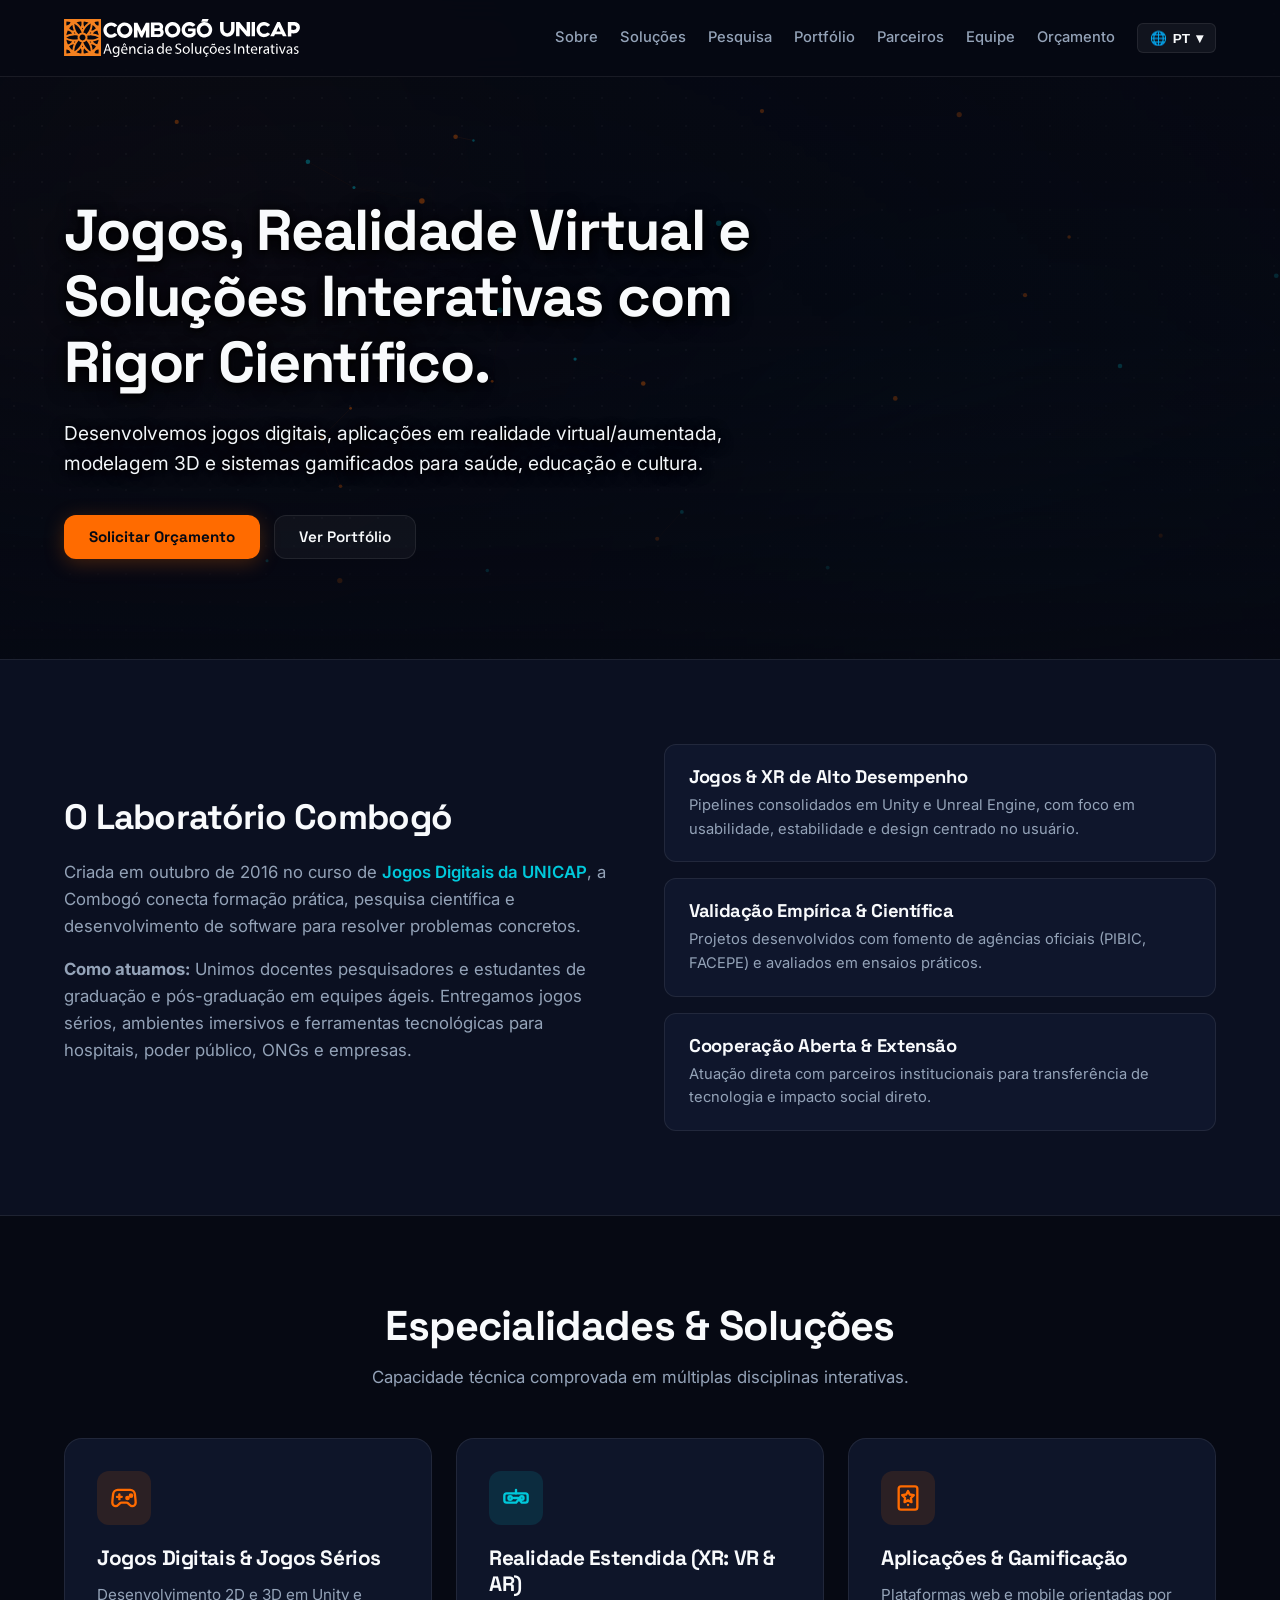
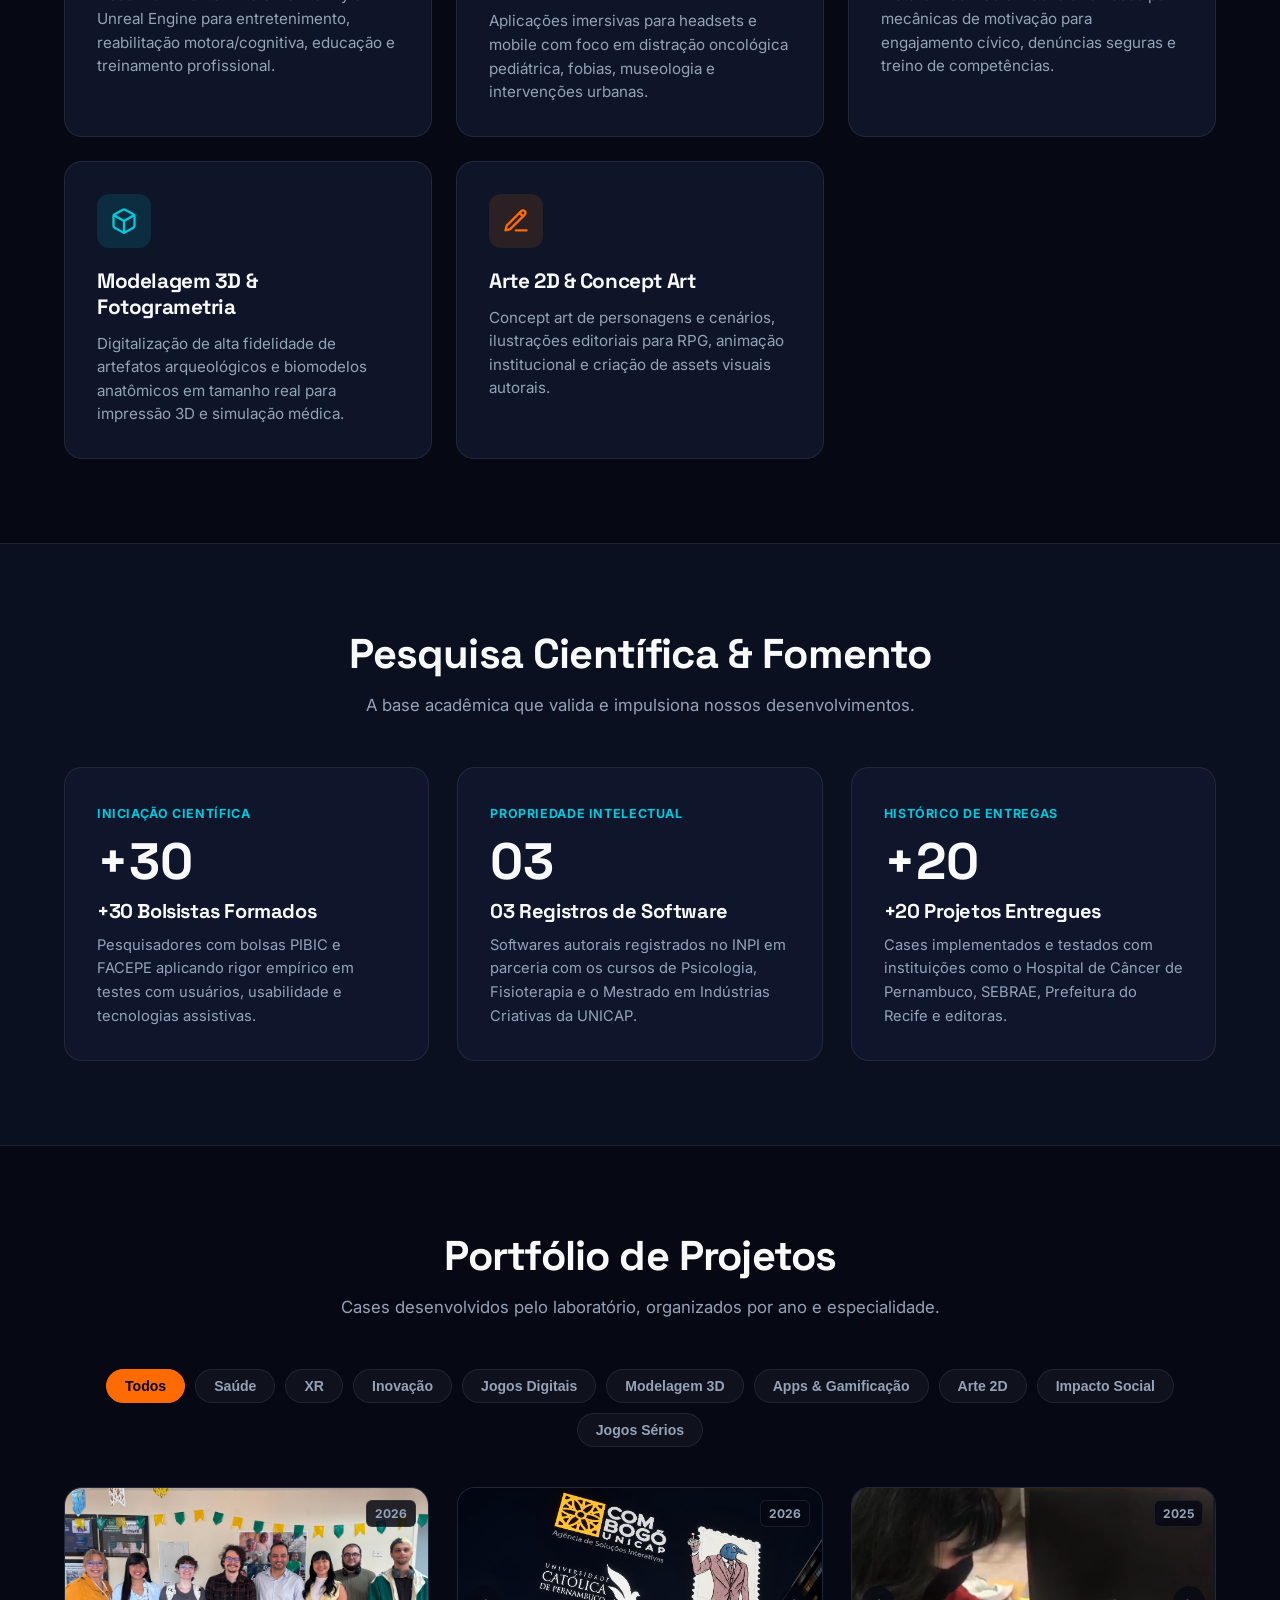
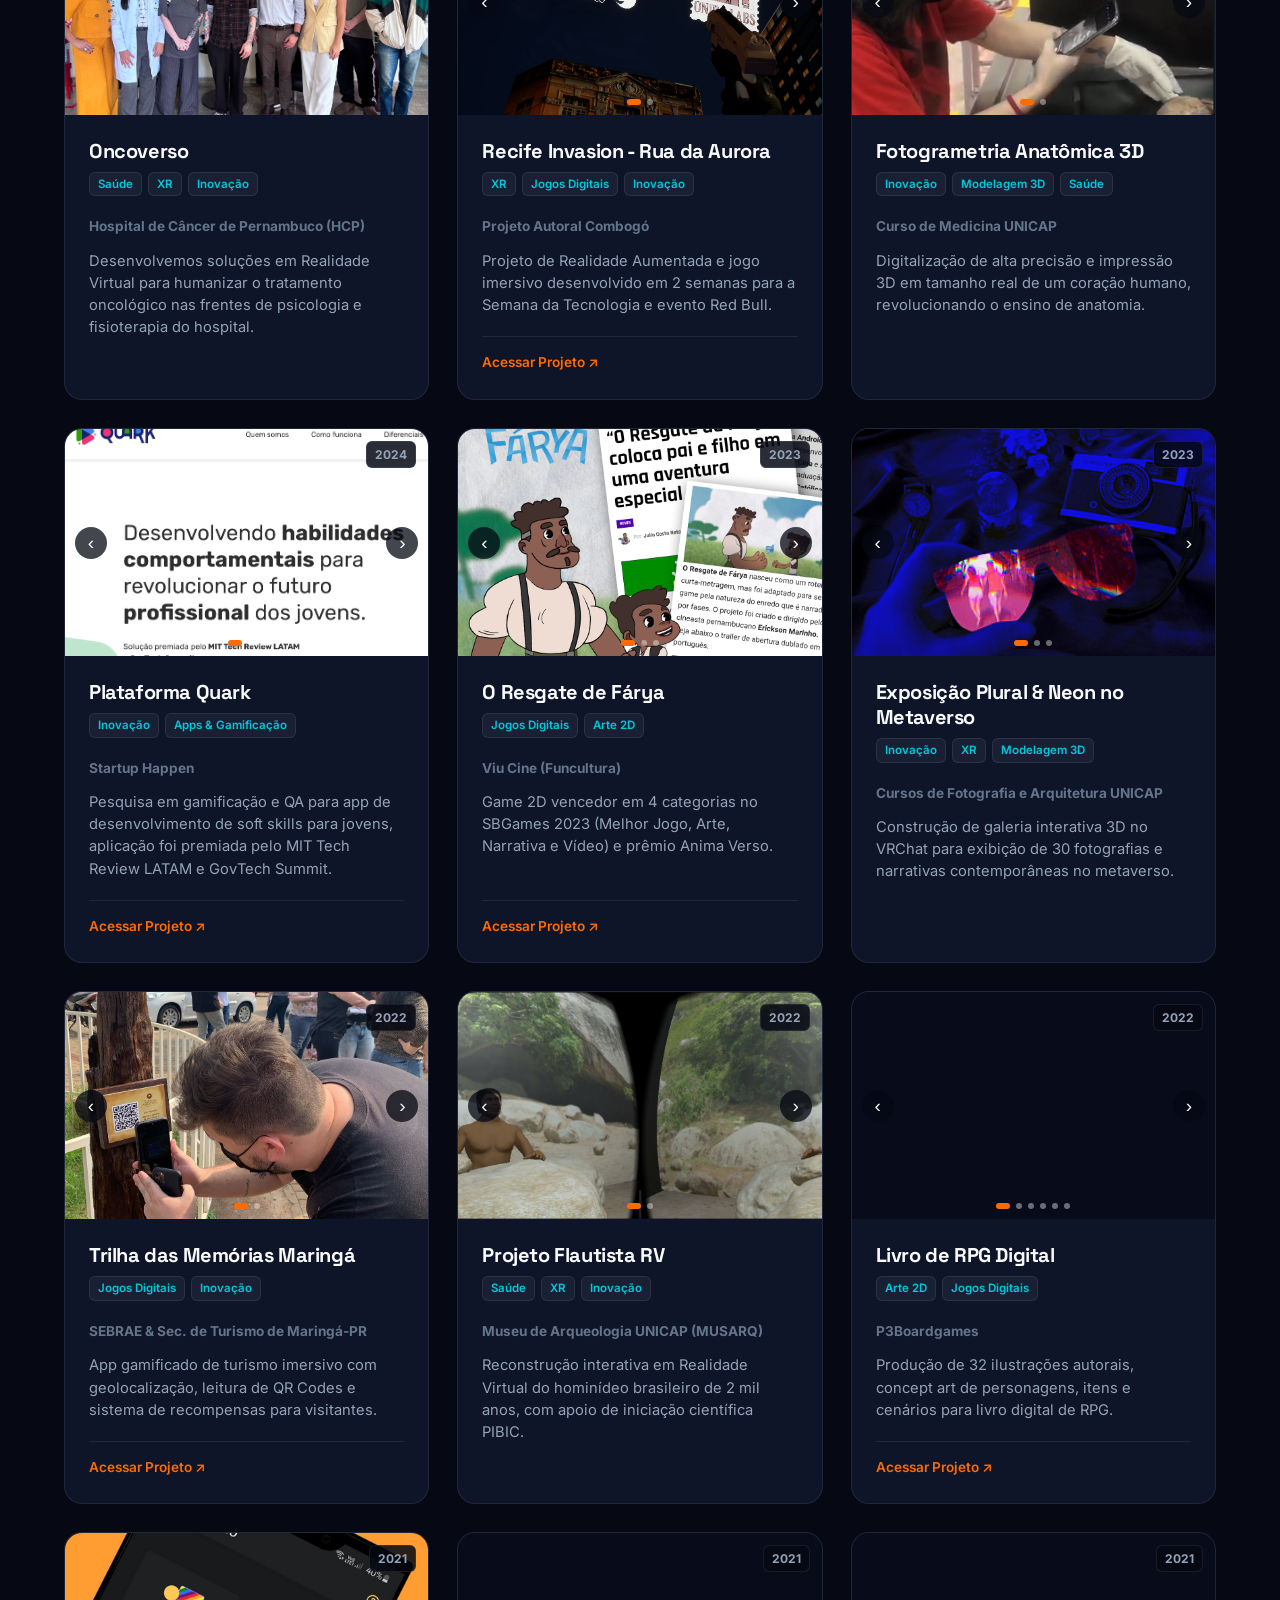
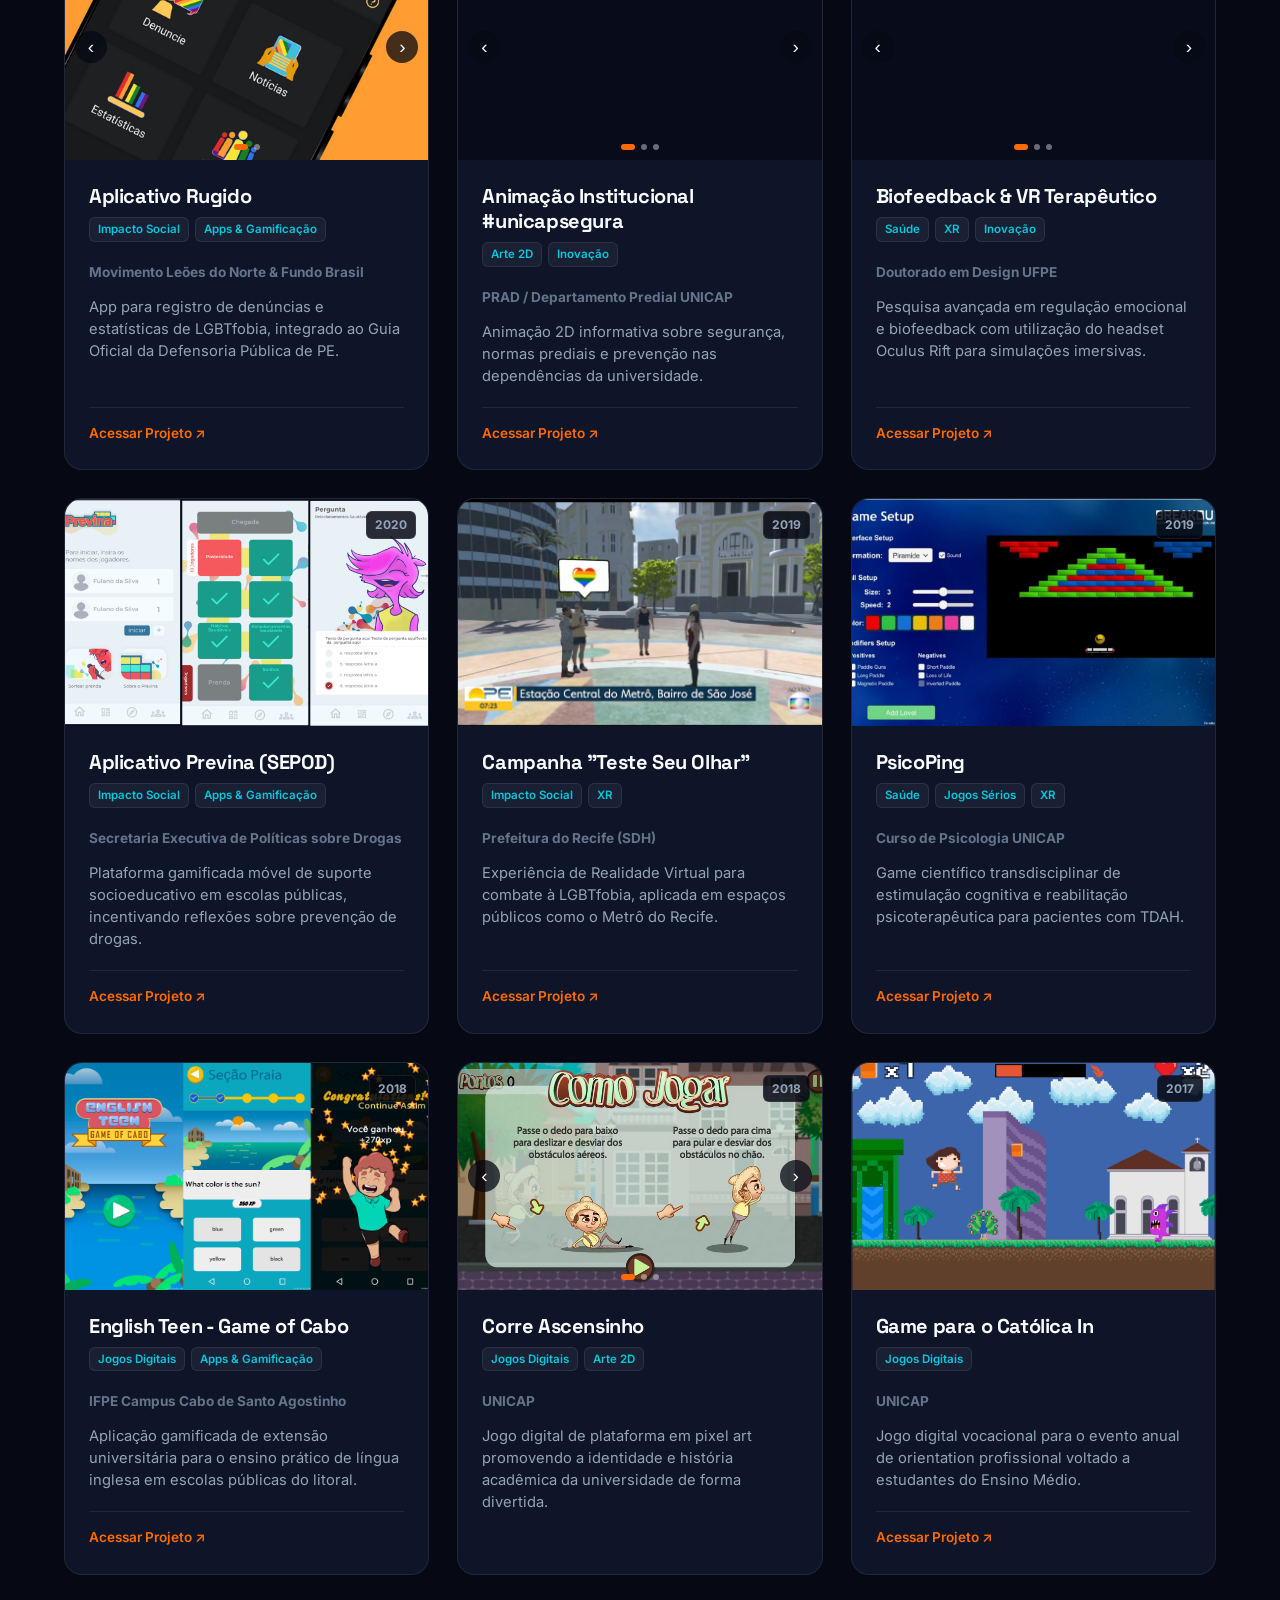
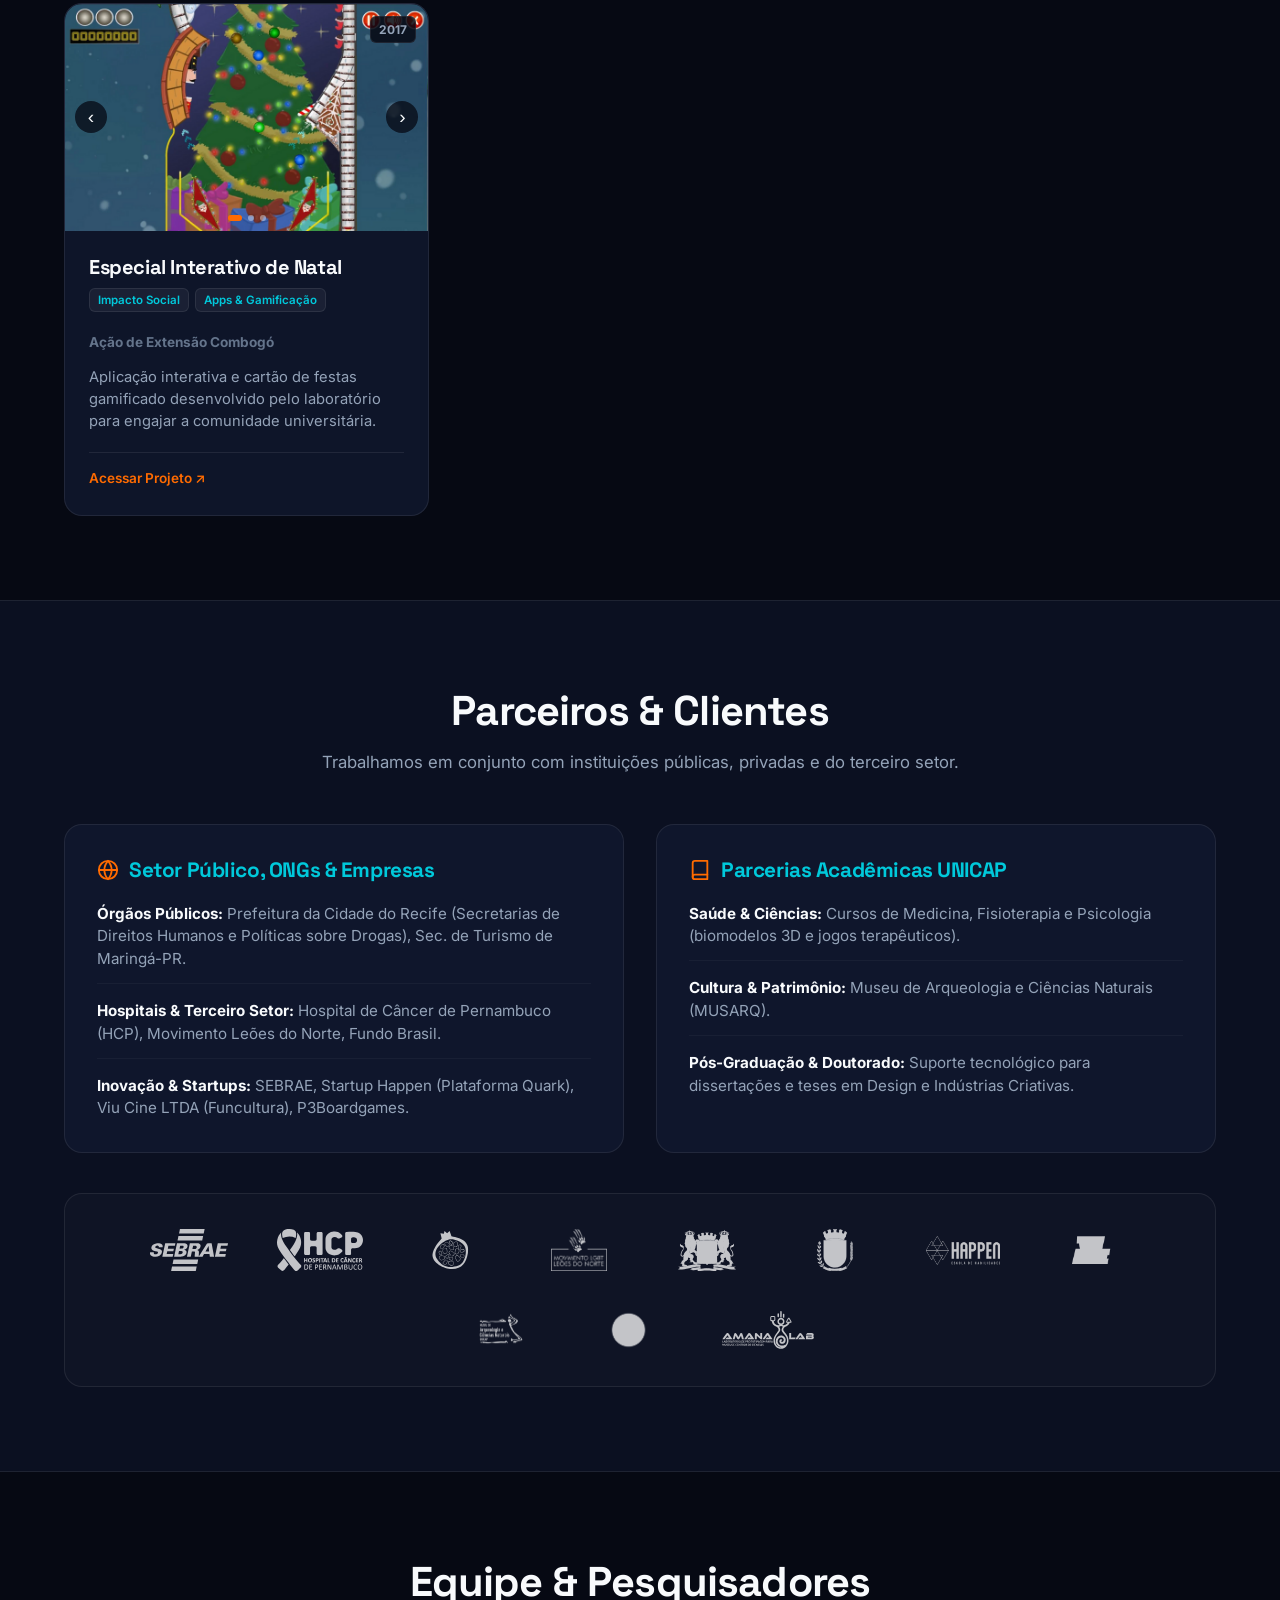
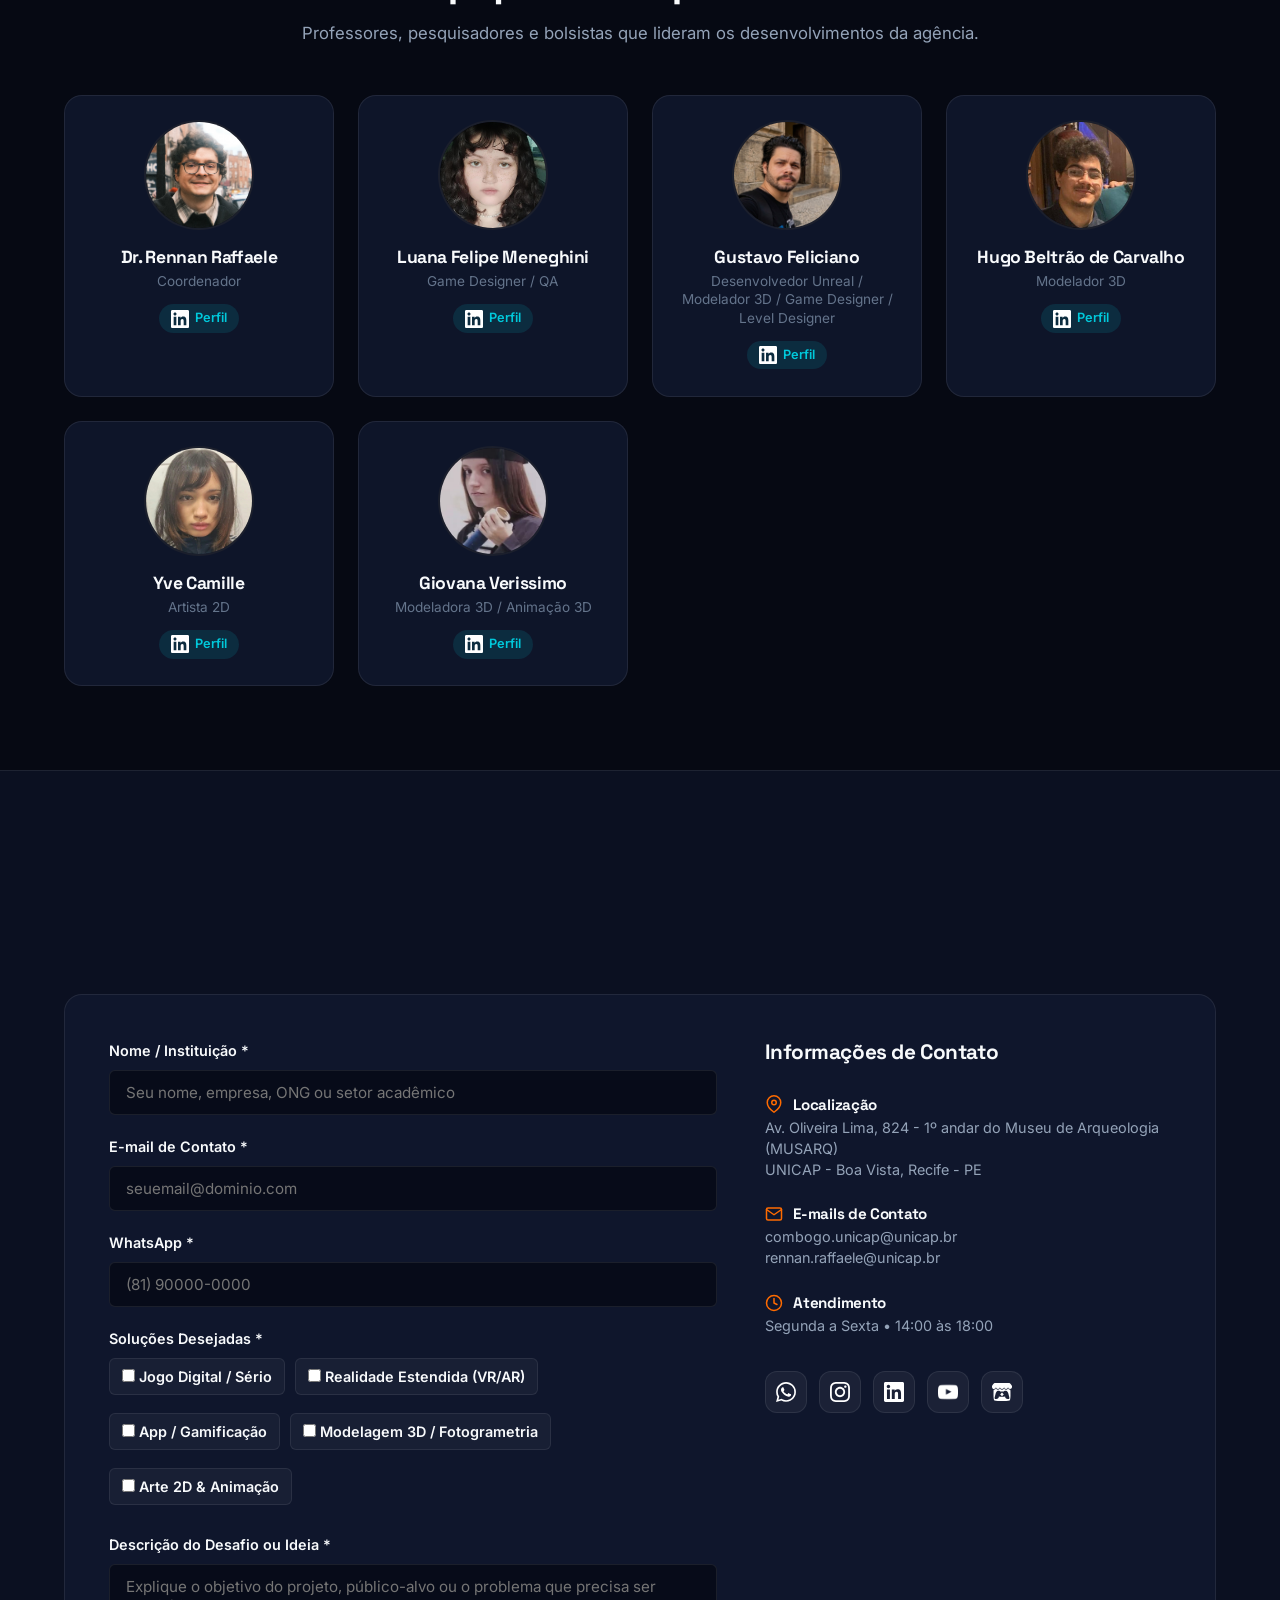
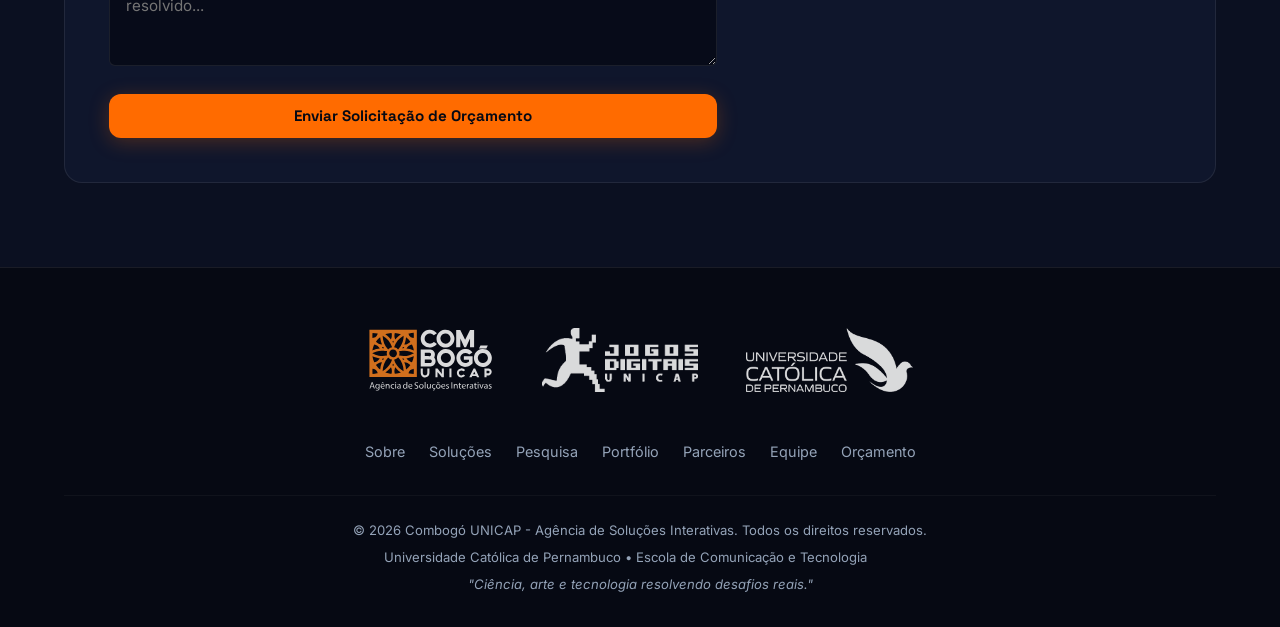
==== commit bf6113fd: "logos" ====
--- a/index.html
+++ b/index.html
@@ -290,6 +290,43 @@
                         </ul>
                     </div>
                 </div>
+
+                <!-- Logos dos Parceiros & Clientes (Monocromático Branco) -->
+                <div class="partners-logos-showcase reveal">
+                    <div class="partner-logo-item" title="SEBRAE-PR">
+                        <img src="assets/logo/sebrae.svg" alt="SEBRAE-PR" class="partner-logo-img">
+                    </div>
+                    <div class="partner-logo-item" title="Hospital de Câncer de Pernambuco (HCP)">
+                        <img src="assets/logo/HCP.svg" alt="Hospital de Câncer de Pernambuco (HCP)" class="partner-logo-img">
+                    </div>
+                    <div class="partner-logo-item" title="Food For Thought Media Germany">
+                        <img src="assets/logo/food_for_thought.svg" alt="Food For Thought Media Germany" class="partner-logo-img">
+                    </div>
+                    <div class="partner-logo-item" title="Movimento Leões do Norte">
+                        <img src="assets/logo/movimentoleoesdonorte.png" alt="Movimento Leões do Norte" class="partner-logo-img">
+                    </div>
+                    <div class="partner-logo-item" title="Prefeitura da Cidade do Recife">
+                        <img src="assets/logo/recife.svg" alt="Prefeitura da Cidade do Recife" class="partner-logo-img">
+                    </div>
+                    <div class="partner-logo-item" title="Secretaria de Turismo de Maringá-PR">
+                        <img src="assets/logo/maringa.svg" alt="Sec. de Turismo de Maringá-PR" class="partner-logo-img">
+                    </div>
+                    <div class="partner-logo-item" title="Startup Happen">
+                        <img src="assets/logo/happen.svg" alt="Startup Happen" class="partner-logo-img">
+                    </div>
+                    <div class="partner-logo-item" title="Viu Cine LTDA">
+                        <img src="assets/logo/viucine.png" alt="Viu Cine LTDA" class="partner-logo-img">
+                    </div>
+                    <div class="partner-logo-item" title="Museu de Arqueologia e Ciências Naturais UNICAP">
+                        <img src="assets/logo/marca-museu-arqueologia-negativo 1.svg" alt="Museu de Arqueologia e Ciências Naturais UNICAP" class="partner-logo-img">
+                    </div>
+                    <div class="partner-logo-item" title="Playnambuco">
+                        <img src="assets/logo/playnambuco.png" alt="Playnambuco" class="partner-logo-img">
+                    </div>
+                    <div class="partner-logo-item" title="Amana Lab">
+                        <img src="assets/logo/AmanaLab.svg" alt="Amana Lab" class="partner-logo-img">
+                    </div>
+                </div>
             </div>
         </section>
 
@@ -430,7 +467,12 @@
                 <p data-i18n="footer_copy">© 2026 Combogó UNICAP - Agência de Soluções Interativas. Todos os direitos reservados.</p>
                 <p>
                     <span data-i18n="footer_org">Universidade Católica de Pernambuco • Escola de Comunicação e Tecnologia</span>
-                    <a href="#" id="footer-adm-btn" style="color: inherit; text-decoration: none; opacity: 0.3; margin-left: 6px; font-size: 0.85rem;" title="Acesso Restrito">🔒</a>
+                    <a href="#" id="footer-adm-btn" class="footer-adm-lock" title="Acesso Restrito" aria-label="Painel Administrativo">
+                        <svg xmlns="http://www.w3.org/2000/svg" width="13" height="13" viewBox="0 0 24 24" fill="none" stroke="currentColor" stroke-width="2" stroke-linecap="round" stroke-linejoin="round">
+                            <rect width="18" height="11" x="3" y="11" rx="2" ry="2"/>
+                            <path d="M7 11V7a5 5 0 0 1 10 0v4"/>
+                        </svg>
+                    </a>
                 </p>
                 <p class="footer-quote" data-i18n="footer_quote">"Ciência, arte e tecnologia resolvendo desafios reais."</p>
             </div>
--- a/styles.css
+++ b/styles.css
@@ -998,6 +998,46 @@
     color: var(--text-primary);
 }
 
+/* Partners Logos Row / Showcase */
+.partners-logos-showcase {
+    display: flex;
+    flex-wrap: wrap;
+    align-items: center;
+    justify-content: center;
+    gap: 32px 48px;
+    margin-top: 40px;
+    padding: 32px 28px;
+    background: rgba(255, 255, 255, 0.02);
+    border: 1px solid var(--border-subtle);
+    border-radius: var(--radius-lg);
+}
+
+.partner-logo-item {
+    display: flex;
+    align-items: center;
+    justify-content: center;
+    height: 48px;
+    min-width: 80px;
+    max-width: 140px;
+    opacity: 0.75;
+    transition: opacity var(--transition-fast), transform var(--transition-fast);
+}
+
+.partner-logo-item:hover {
+    opacity: 1;
+    transform: translateY(-2px) scale(1.08);
+}
+
+.partner-logo-img {
+    max-height: 42px;
+    max-width: 130px;
+    width: auto;
+    height: auto;
+    object-fit: contain;
+    filter: brightness(0) invert(1);
+    transition: filter var(--transition-fast);
+}
+
 /* Team Section */
 .team-grid {
     display: grid;
@@ -1263,6 +1303,32 @@
 .footer-quote {
     font-style: italic;
     color: var(--text-secondary);
+}
+
+.footer-adm-lock {
+    display: inline-flex;
+    align-items: center;
+    justify-content: center;
+    color: var(--text-muted);
+    opacity: 0;
+    transition: opacity var(--transition-fast), color var(--transition-fast), transform var(--transition-fast);
+    padding: 3px;
+    border-radius: var(--radius-sm);
+    vertical-align: middle;
+    margin-left: 6px;
+    cursor: pointer;
+}
+
+.footer-bottom:hover .footer-adm-lock,
+.footer-adm-lock:hover,
+.footer-adm-lock:focus-visible {
+    opacity: 0.55;
+}
+
+.footer-adm-lock:hover {
+    opacity: 1;
+    color: var(--primary);
+    transform: scale(1.18);
 }
 
 /* ==========================================================================
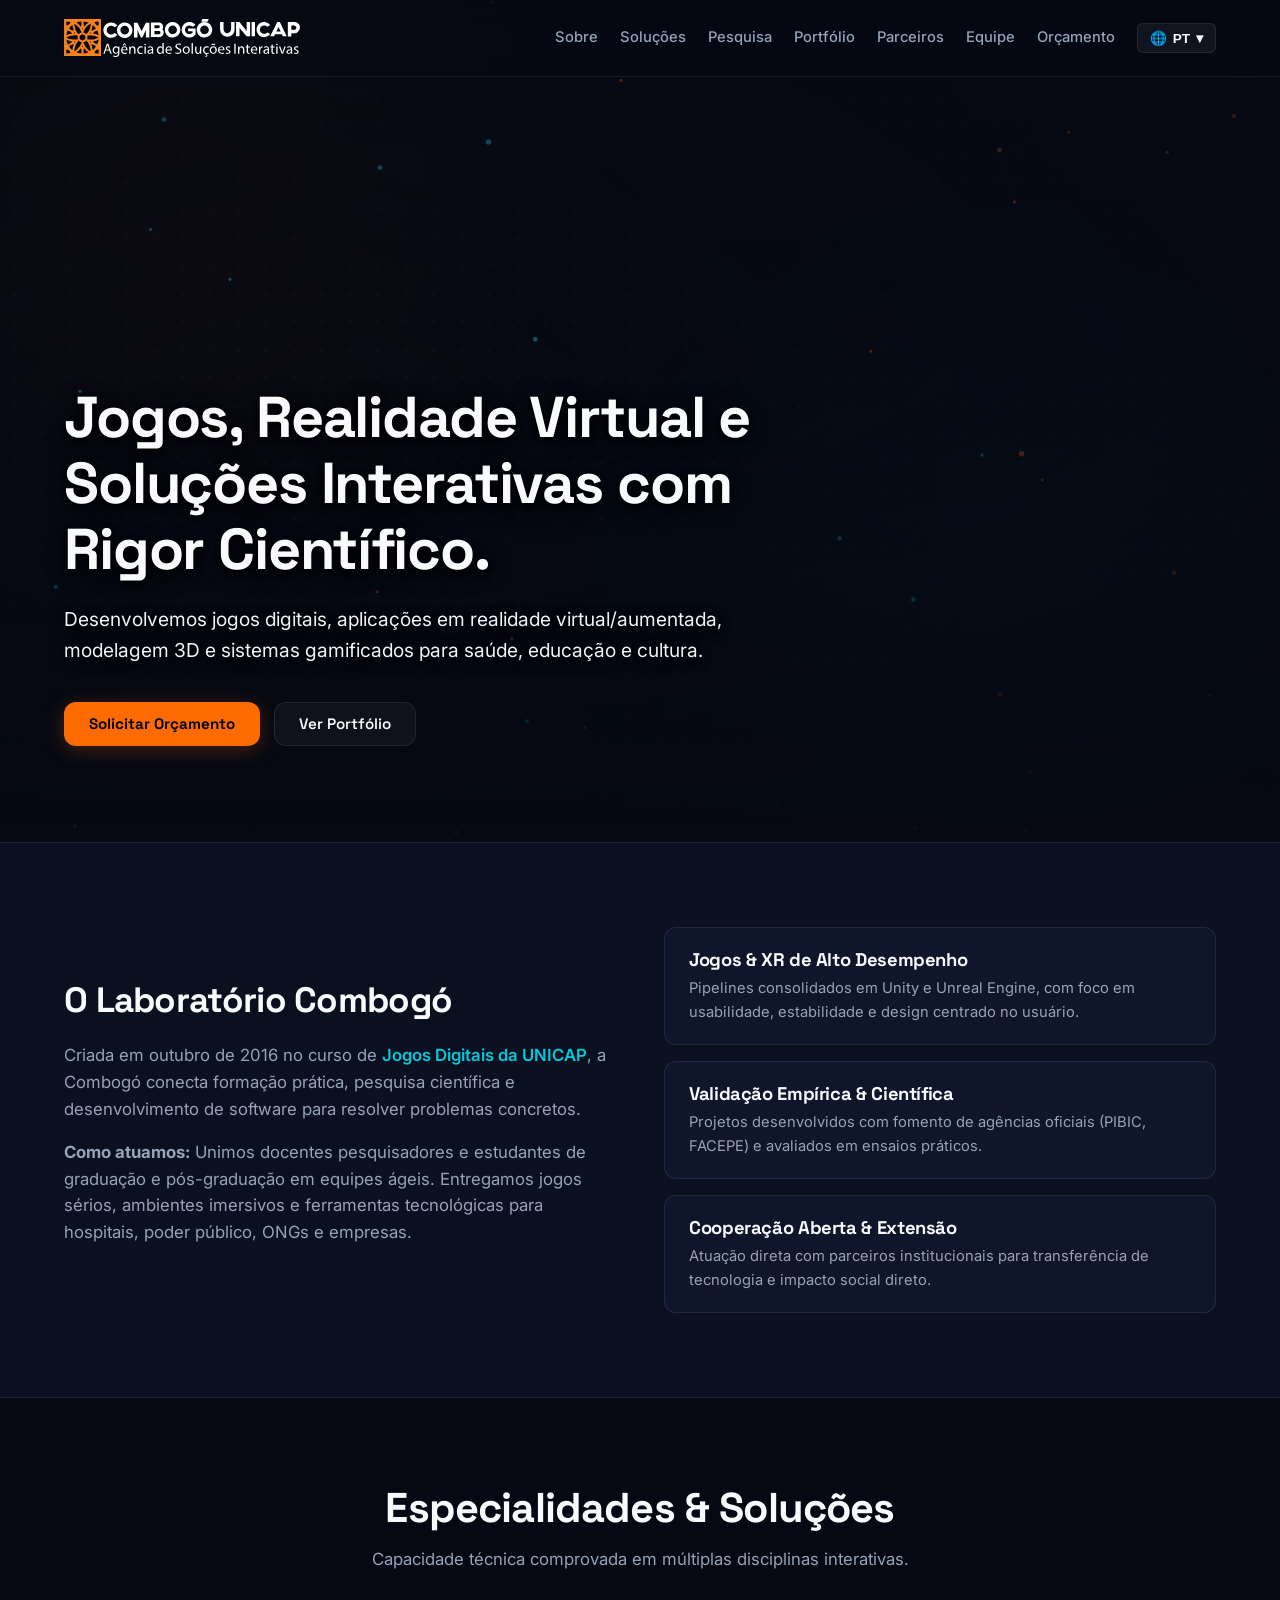
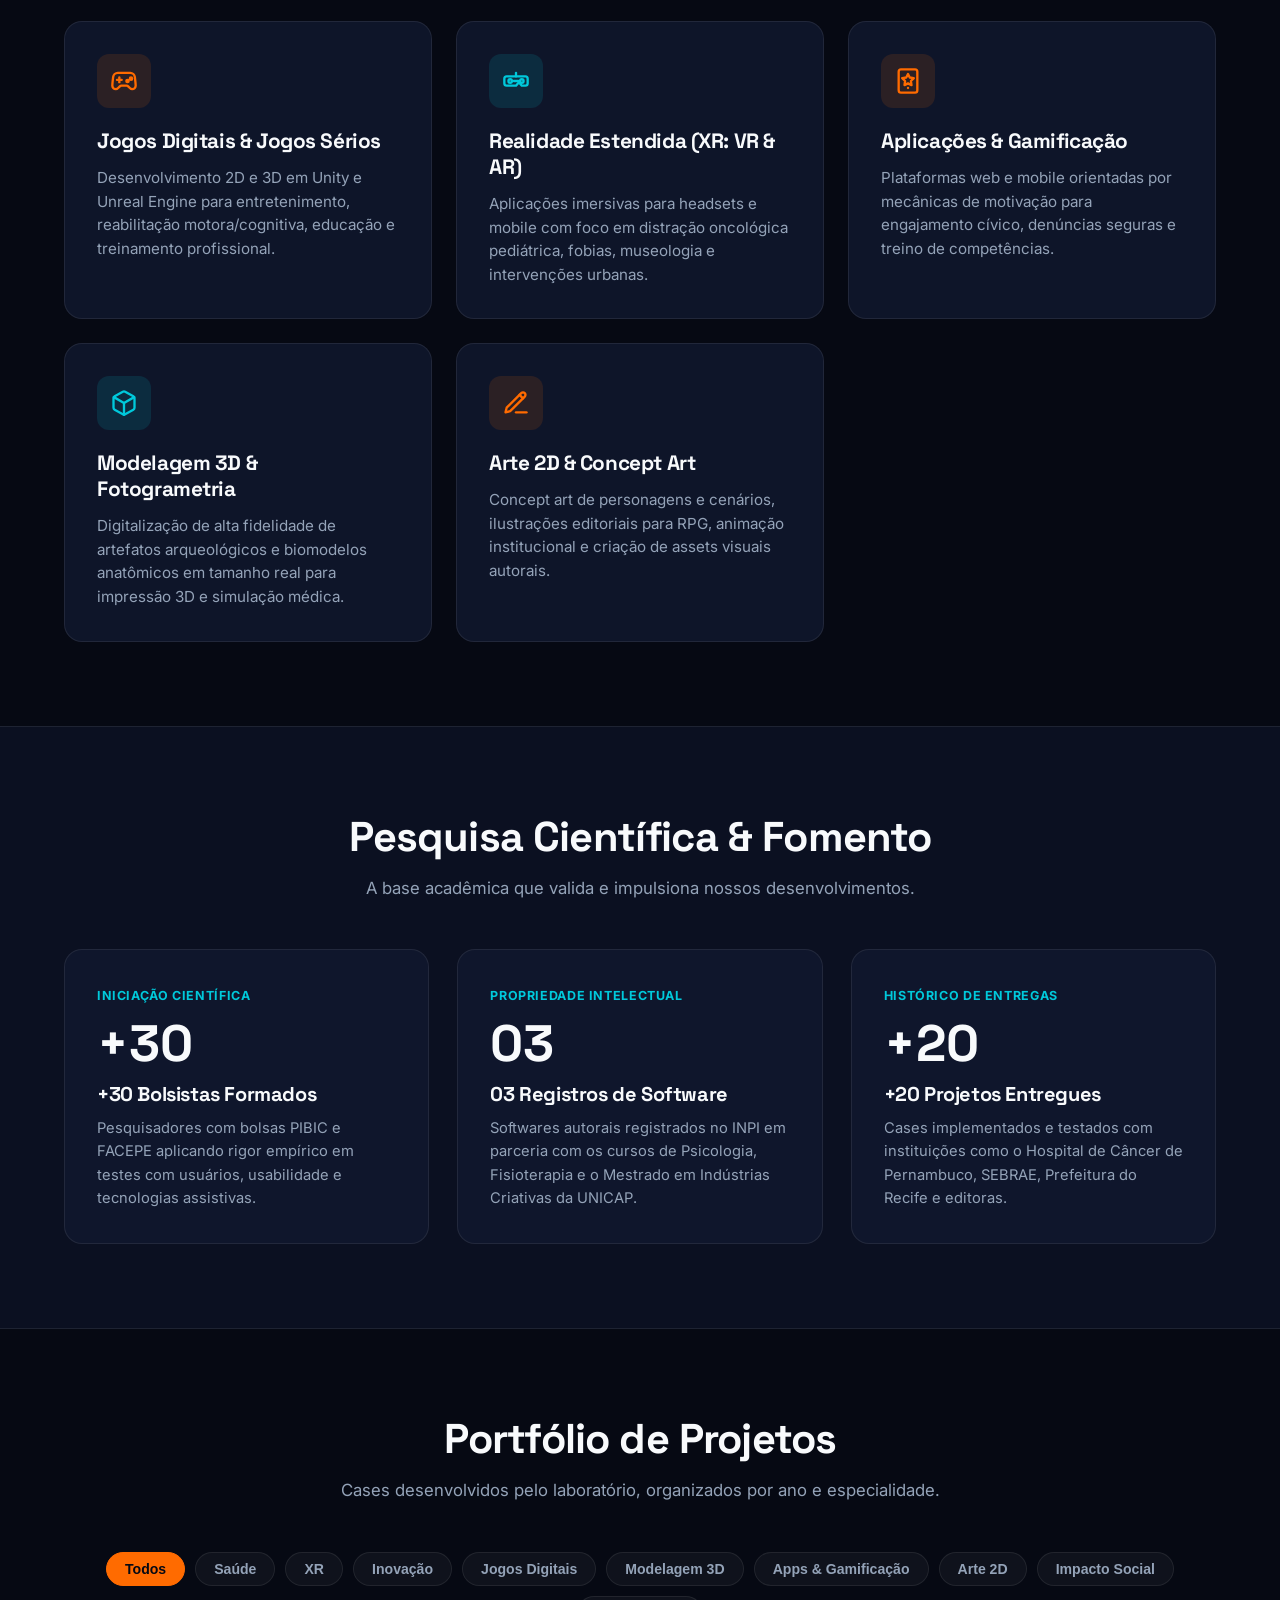
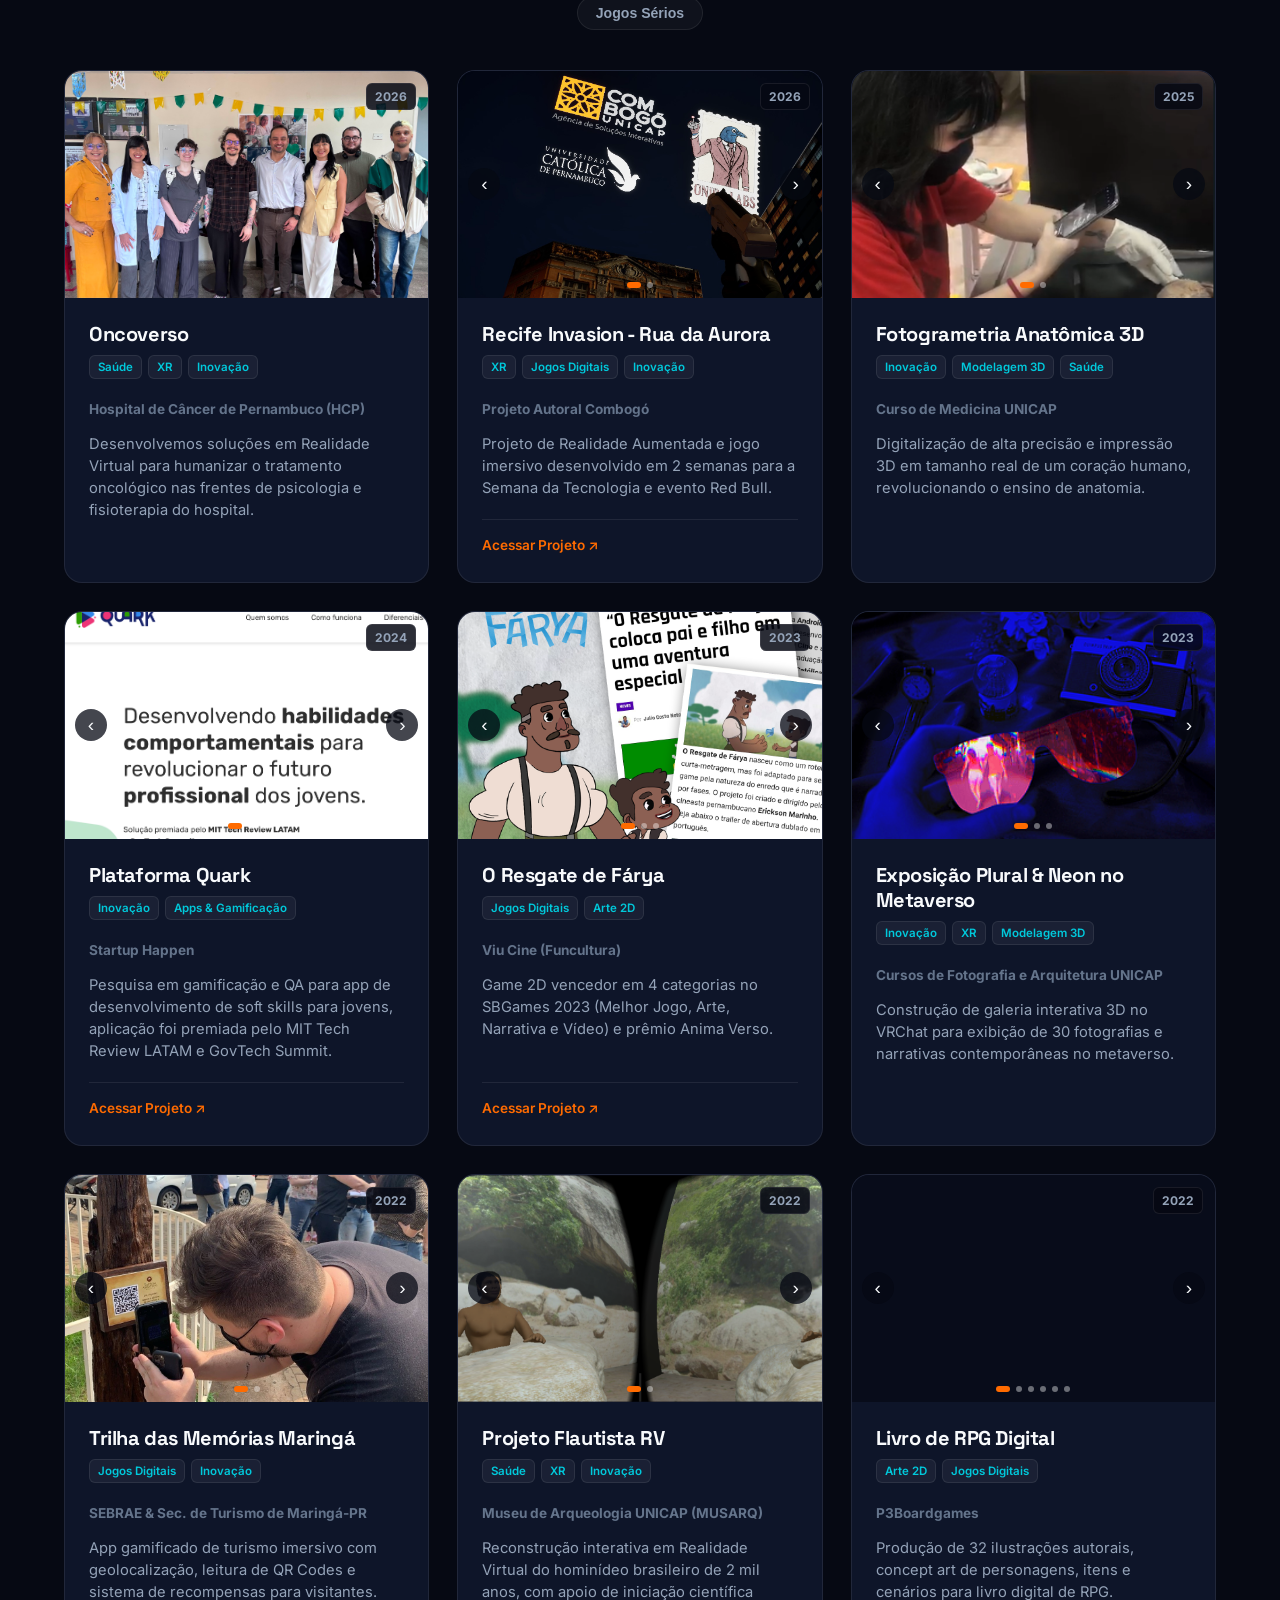
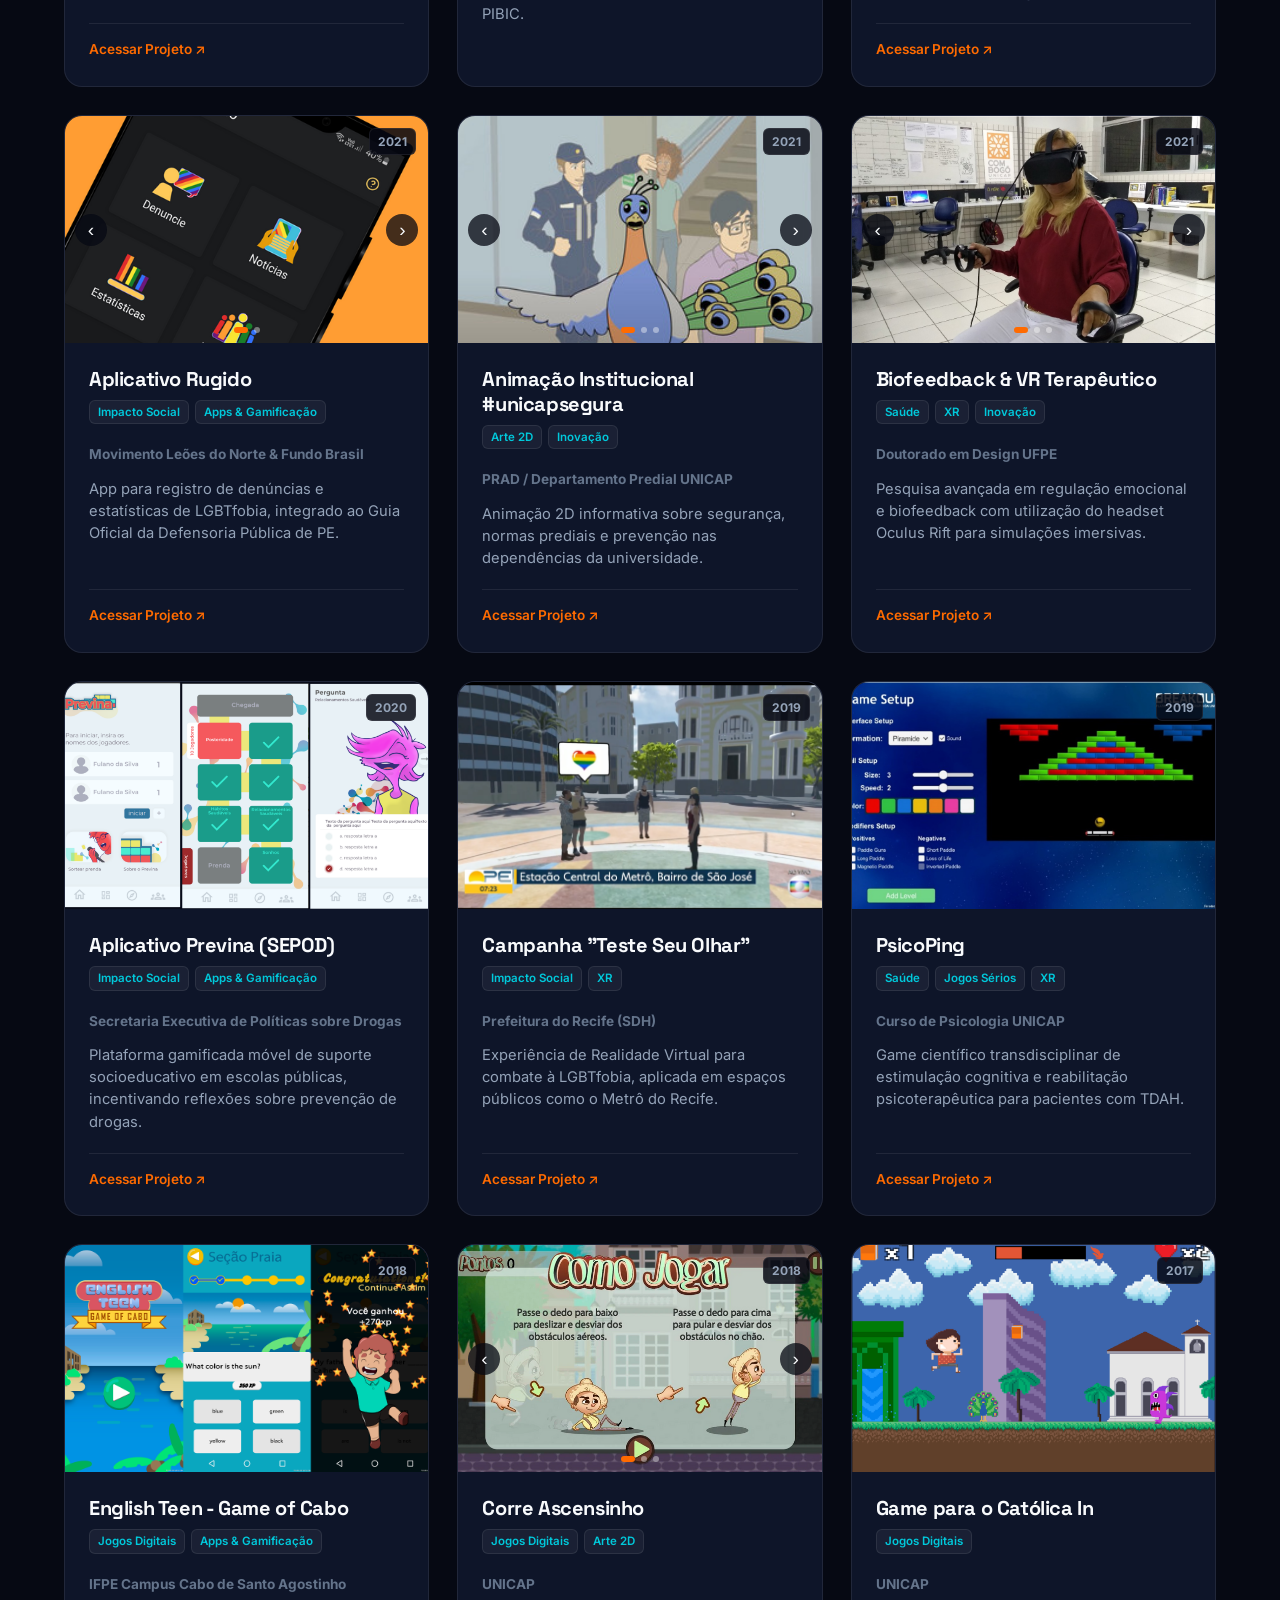
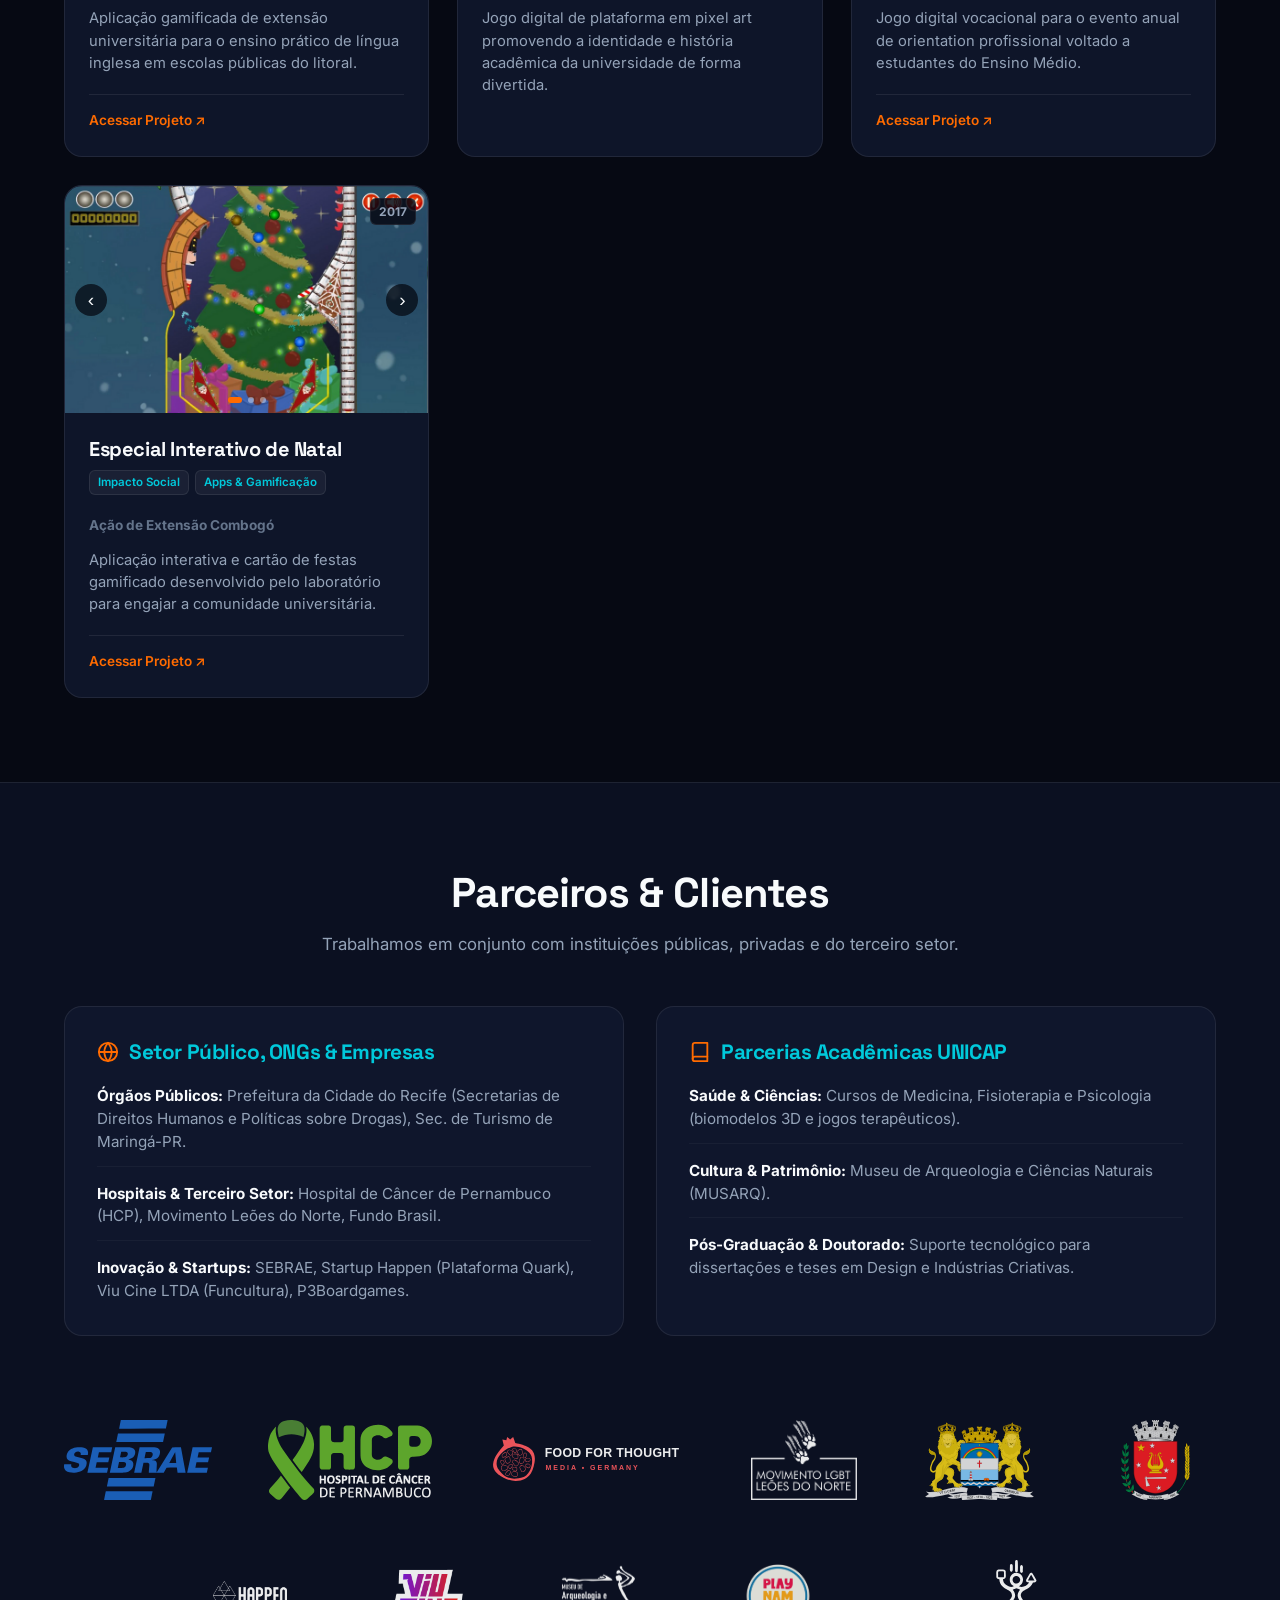
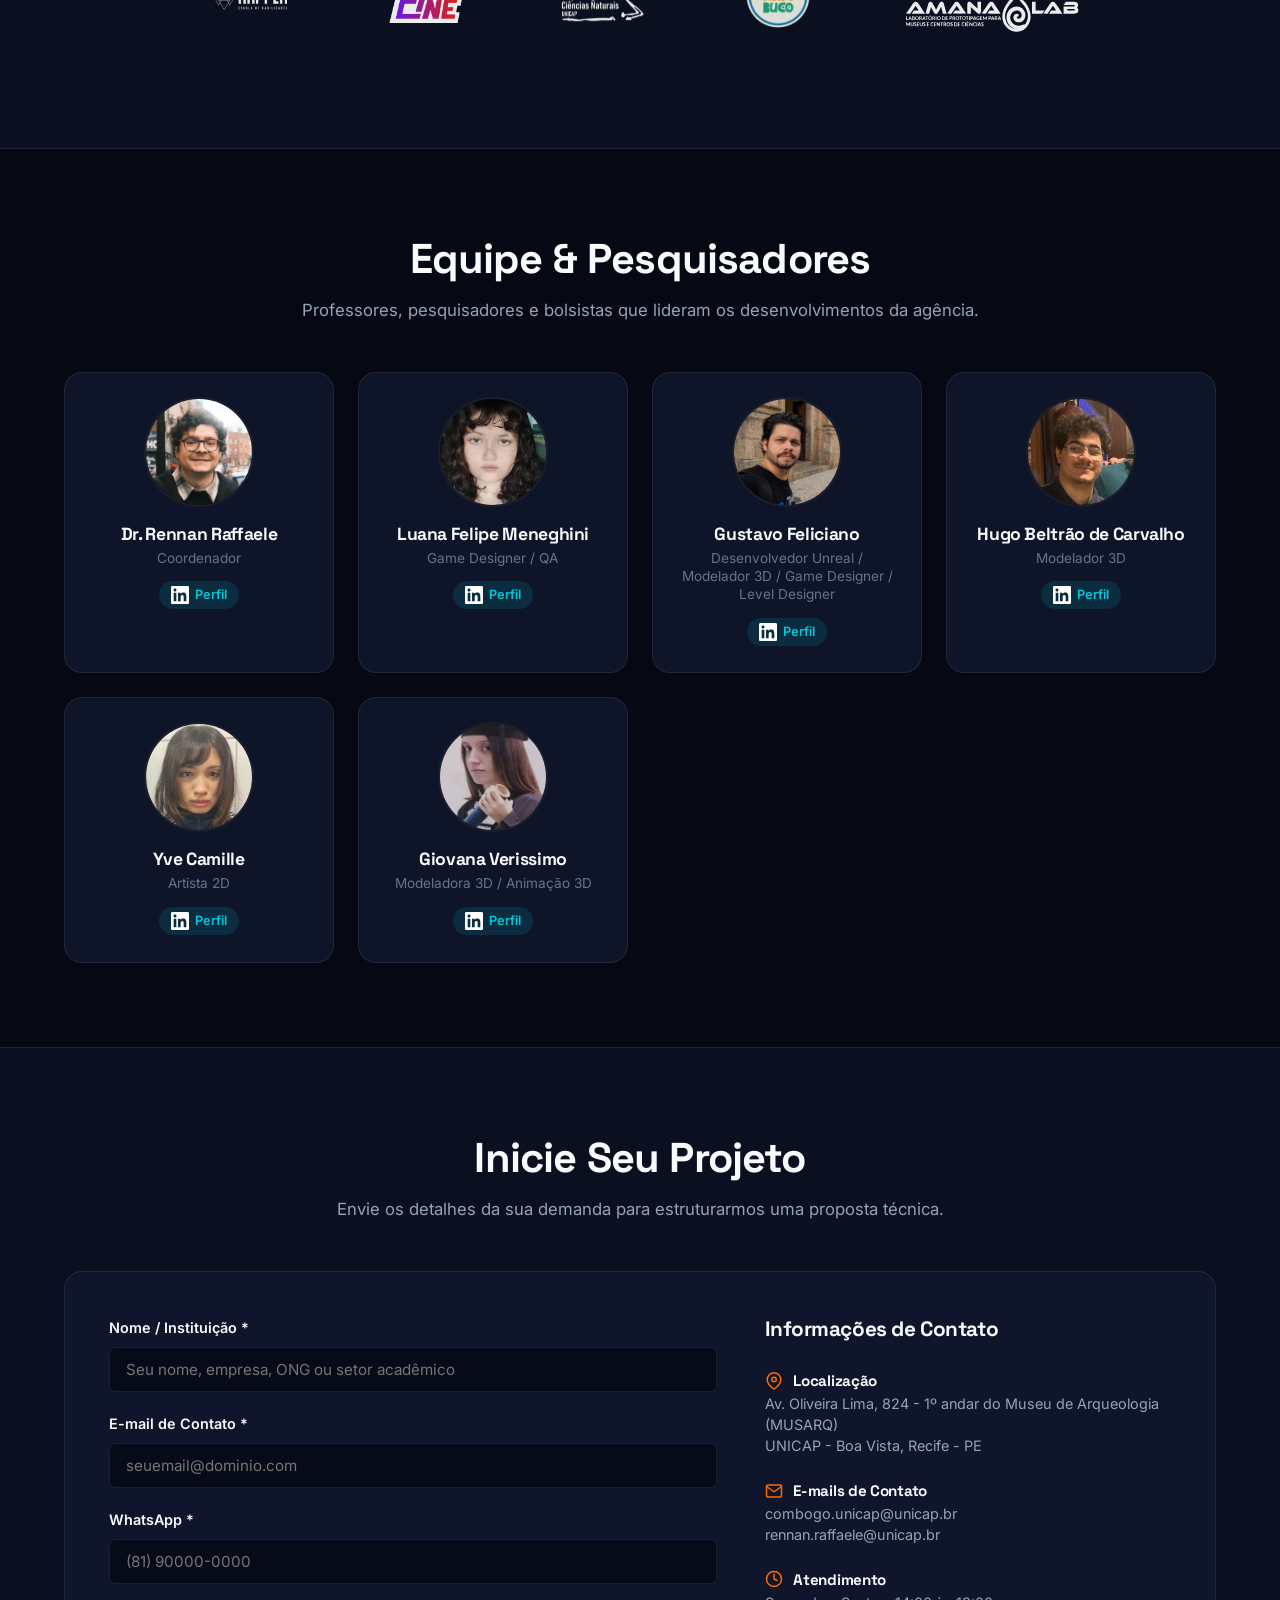
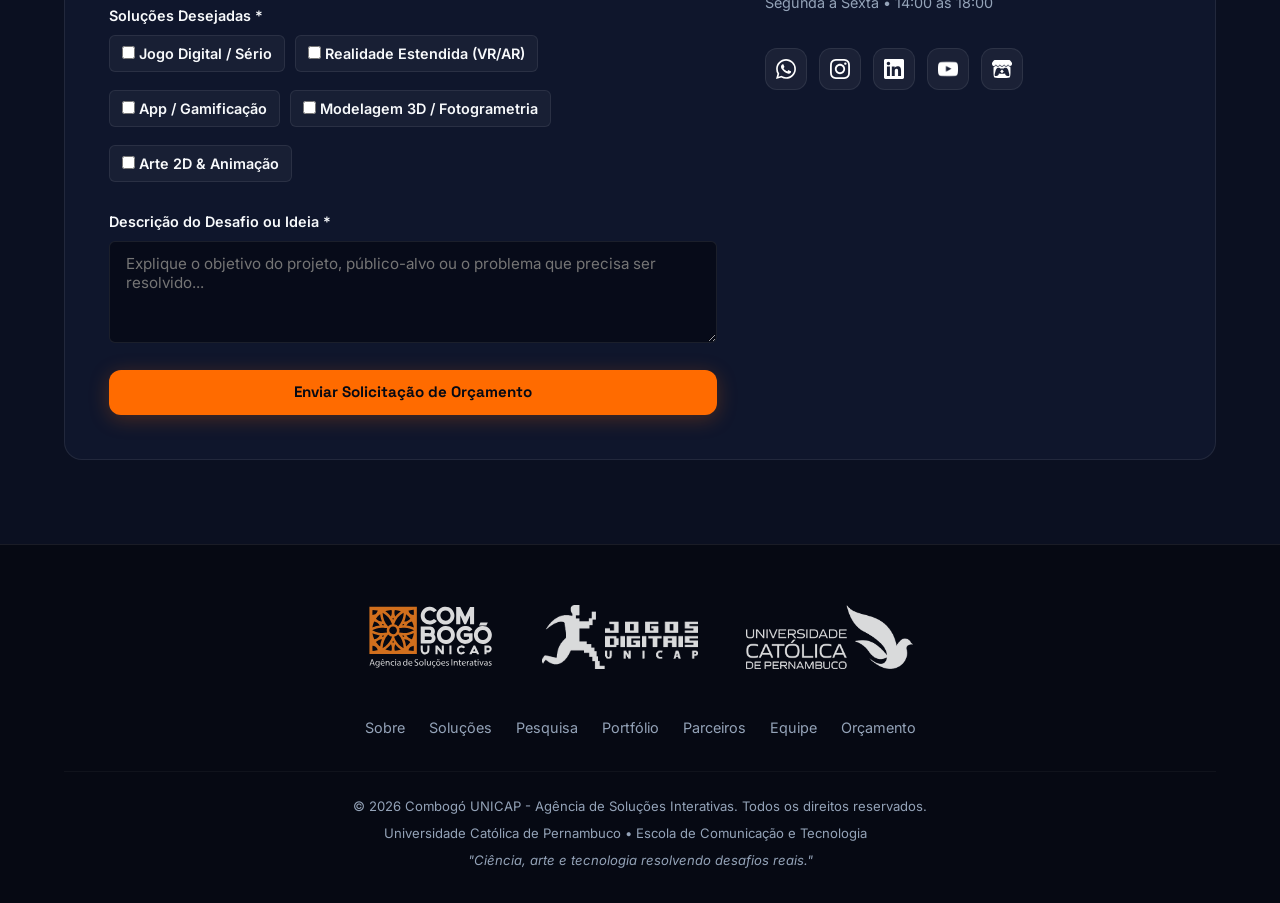
==== commit 0b5d1735: "Replace Food For Thought SVG; add white logo style Replaced assets/logo/food_for_thought.svg with an" ====
--- a/index.html
+++ b/index.html
@@ -303,7 +303,7 @@
                         <img src="assets/logo/food_for_thought.svg" alt="Food For Thought Media Germany" class="partner-logo-img">
                     </div>
                     <div class="partner-logo-item" title="Movimento Leões do Norte">
-                        <img src="assets/logo/movimentoleoesdonorte.png" alt="Movimento Leões do Norte" class="partner-logo-img">
+                        <img src="assets/logo/movimentoleoesdonorte.png" alt="Movimento Leões do Norte" class="partner-logo-img partner-logo-white">
                     </div>
                     <div class="partner-logo-item" title="Prefeitura da Cidade do Recife">
                         <img src="assets/logo/recife.svg" alt="Prefeitura da Cidade do Recife" class="partner-logo-img">
--- a/styles.css
+++ b/styles.css
@@ -401,7 +401,10 @@
 /* Hero Section */
 #hero {
     position: relative;
-    padding: 120px 0 100px 0;
+    min-height: 85vh;
+    padding: 240px 0 96px 0;
+    display: flex;
+    align-items: flex-end;
     overflow: hidden;
     background: transparent;
 }
@@ -432,13 +435,14 @@
     left: 0;
     width: 100%;
     height: 100%;
-    background: linear-gradient(180deg, rgba(6, 9, 19, 0.35) 0%, rgba(6, 9, 19, 0.15) 45%, rgba(6, 9, 19, 0.88) 100%),
-                radial-gradient(circle at 25% 45%, rgba(6, 9, 19, 0.3) 0%, rgba(6, 9, 19, 0.75) 100%);
+    background: linear-gradient(180deg, rgba(6, 9, 19, 0.3) 0%, rgba(6, 9, 19, 0.1) 40%, rgba(6, 9, 19, 0.88) 100%),
+                radial-gradient(circle at 25% 45%, rgba(6, 9, 19, 0.25) 0%, rgba(6, 9, 19, 0.75) 100%);
 }
 
 .hero-container {
     position: relative;
     z-index: 1;
+    width: 100%;
 }
 
 .hero-content {
@@ -998,44 +1002,53 @@
     color: var(--text-primary);
 }
 
-/* Partners Logos Row / Showcase */
+/* Partners Logos Row / Showcase (Open & Borderless) */
 .partners-logos-showcase {
     display: flex;
     flex-wrap: wrap;
     align-items: center;
     justify-content: center;
-    gap: 32px 48px;
-    margin-top: 40px;
-    padding: 32px 28px;
-    background: rgba(255, 255, 255, 0.02);
-    border: 1px solid var(--border-subtle);
-    border-radius: var(--radius-lg);
+    gap: 48px 56px;
+    margin-top: 56px;
+    padding: 24px 0;
+    background: transparent;
+    border: none;
 }
 
 .partner-logo-item {
     display: flex;
     align-items: center;
     justify-content: center;
-    height: 48px;
-    min-width: 80px;
-    max-width: 140px;
-    opacity: 0.75;
+    height: 88px;
+    min-width: 120px;
+    max-width: 220px;
+    padding: 0;
+    background: transparent;
+    border: none;
+    border-radius: 0;
+    opacity: 0.92;
     transition: opacity var(--transition-fast), transform var(--transition-fast);
 }
 
 .partner-logo-item:hover {
     opacity: 1;
-    transform: translateY(-2px) scale(1.08);
+    background: transparent;
+    border: none;
+    box-shadow: none;
+    transform: translateY(-4px) scale(1.1);
 }
 
 .partner-logo-img {
-    max-height: 42px;
-    max-width: 130px;
+    max-height: 80px;
+    max-width: 200px;
     width: auto;
     height: auto;
     object-fit: contain;
+    transition: transform var(--transition-fast);
+}
+
+.partner-logo-img.partner-logo-white {
     filter: brightness(0) invert(1);
-    transition: filter var(--transition-fast);
 }
 
 /* Team Section */
@@ -1528,6 +1541,26 @@
 }
 
 @media (max-width: 768px) {
+    #hero {
+        padding: 160px 0 60px 0;
+        min-height: 75vh;
+    }
+
+    .partners-logos-showcase {
+        gap: 32px 36px;
+        margin-top: 36px;
+    }
+
+    .partner-logo-item {
+        height: 64px;
+        max-width: 150px;
+    }
+
+    .partner-logo-img {
+        max-height: 56px;
+        max-width: 140px;
+    }
+
     .menu-toggle {
         display: block;
     }
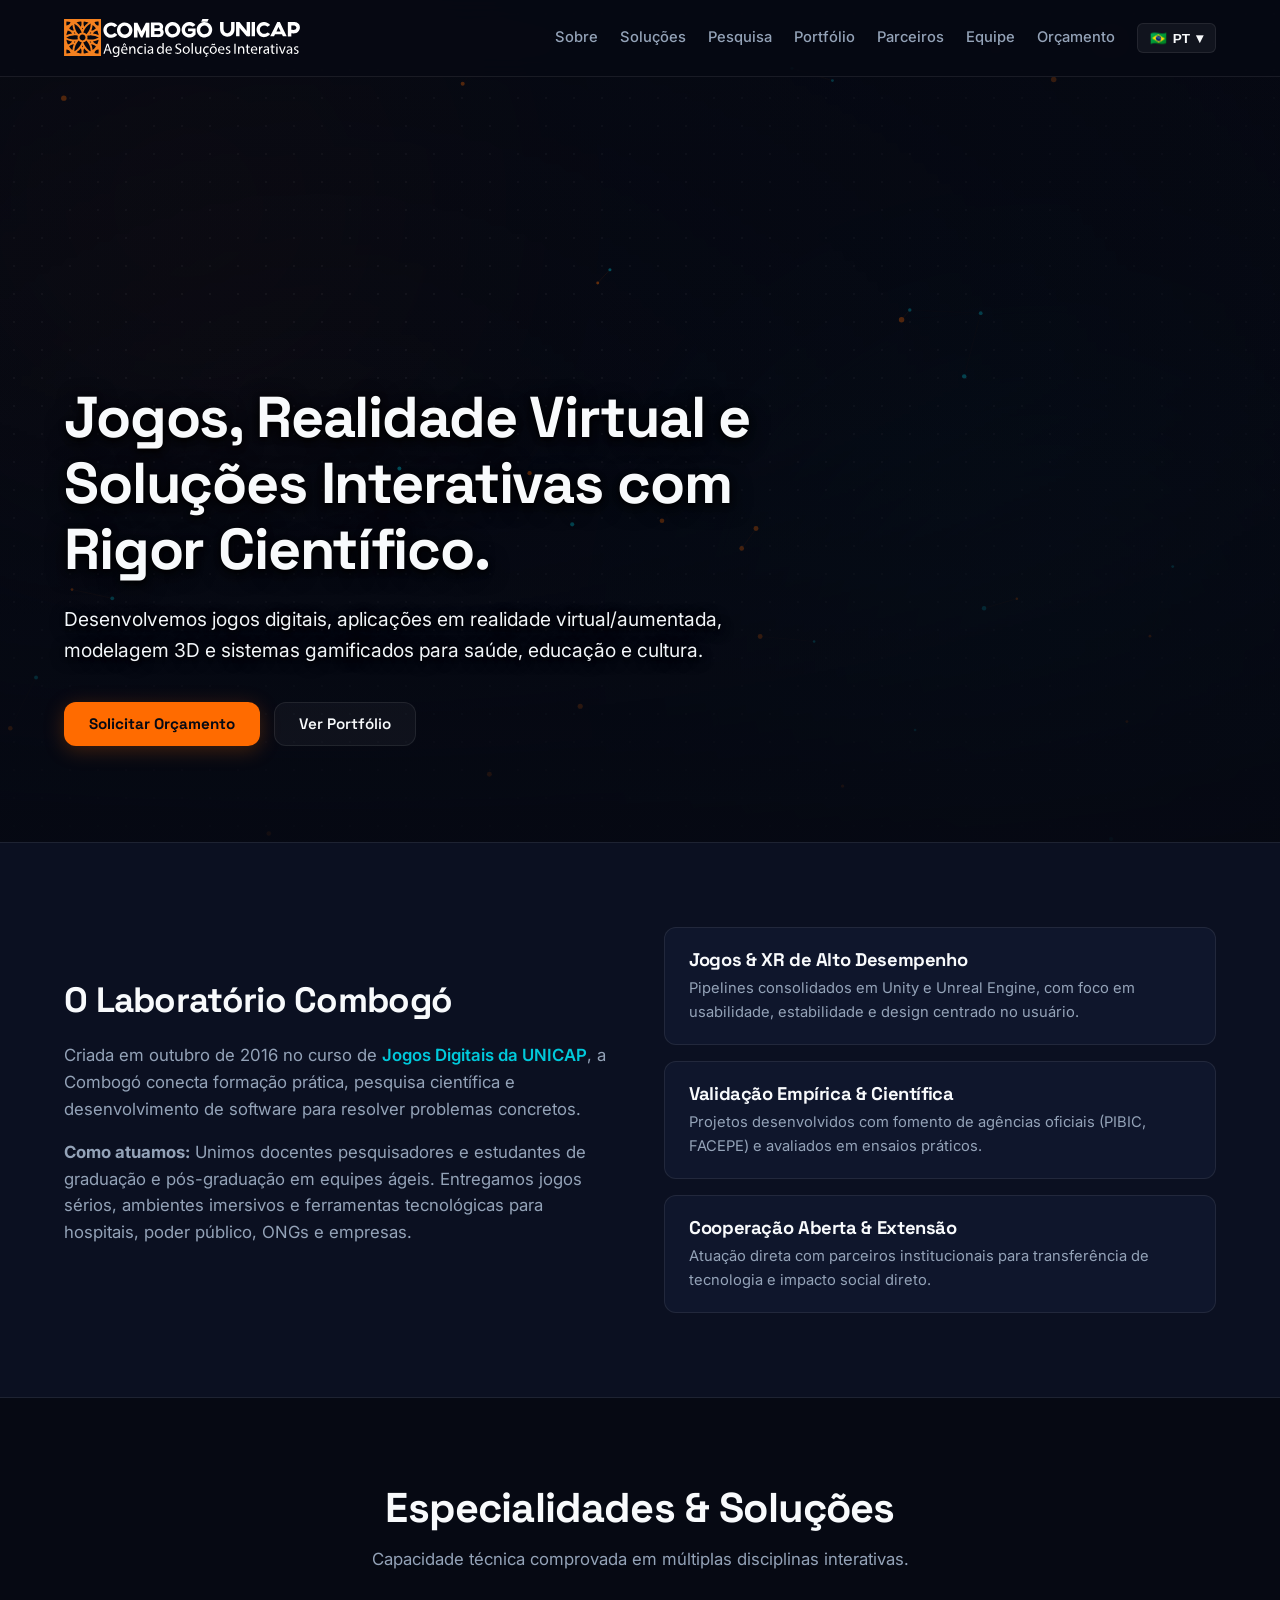
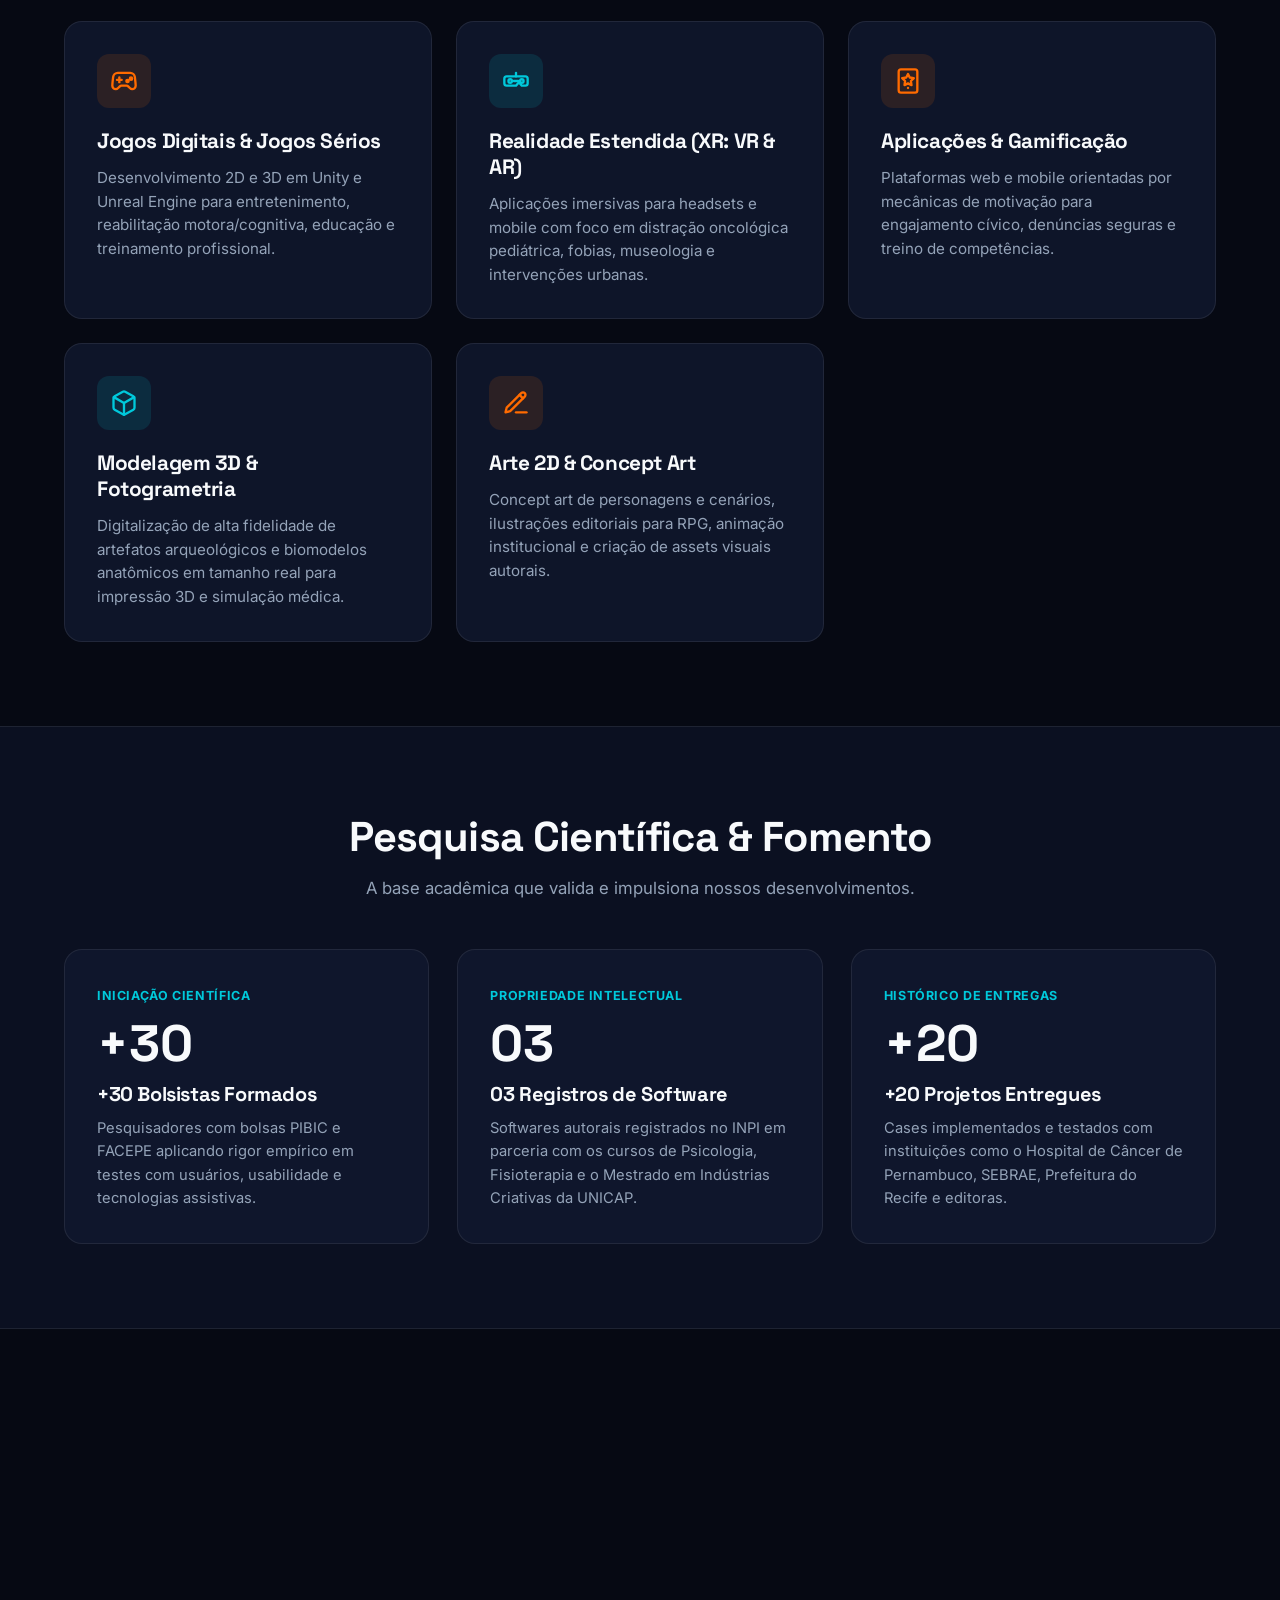
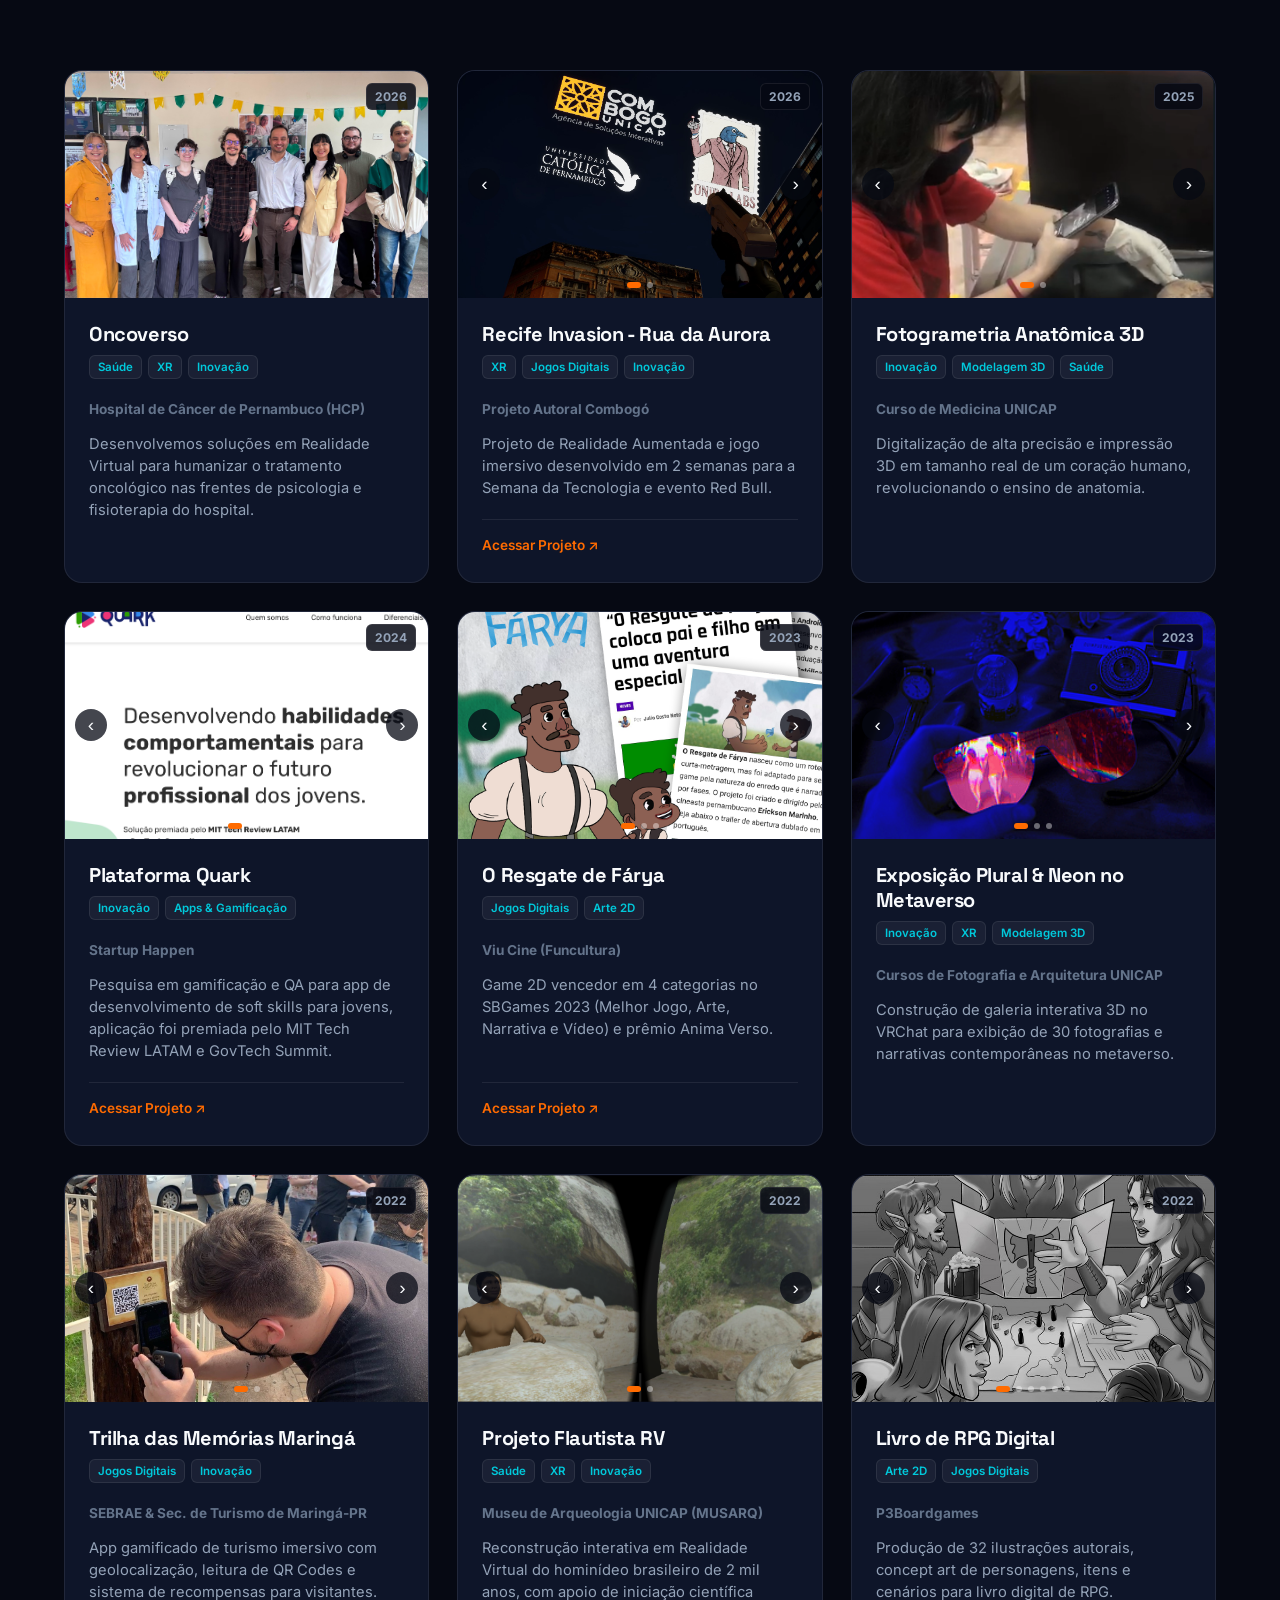
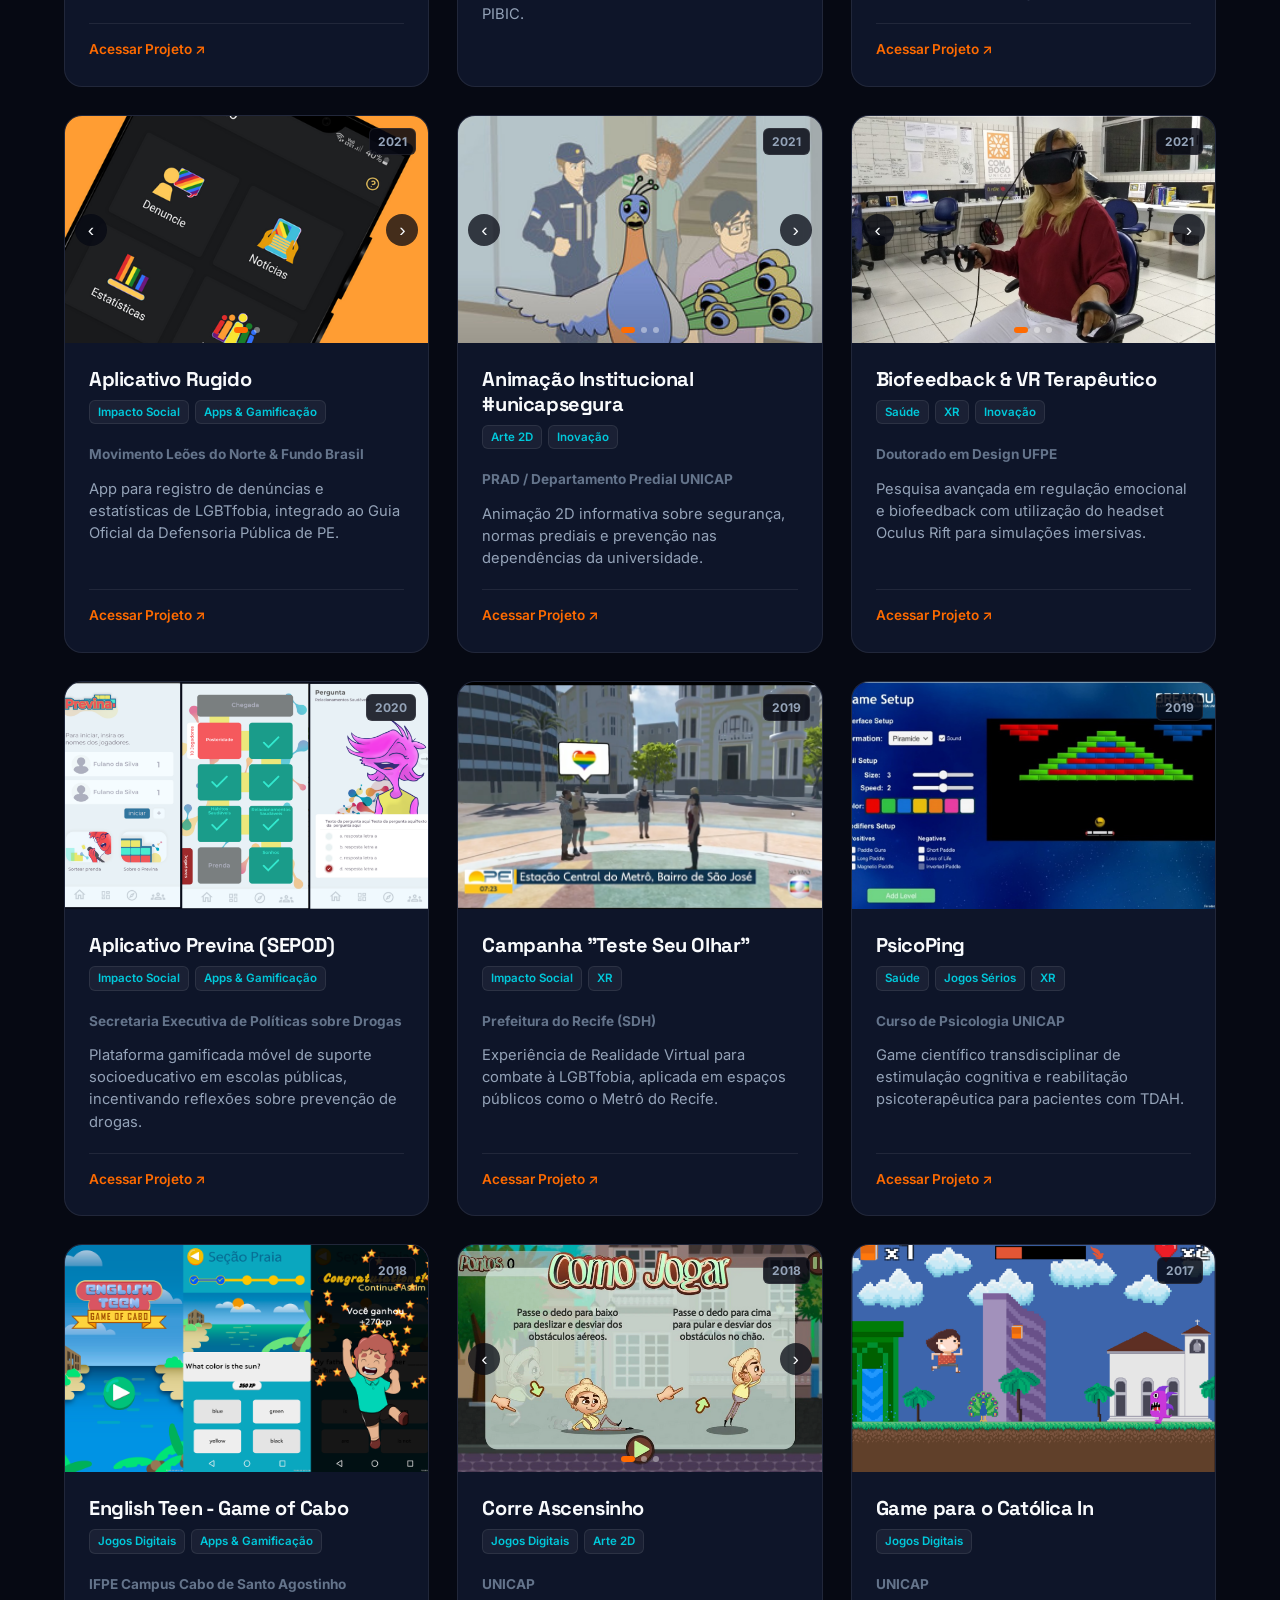
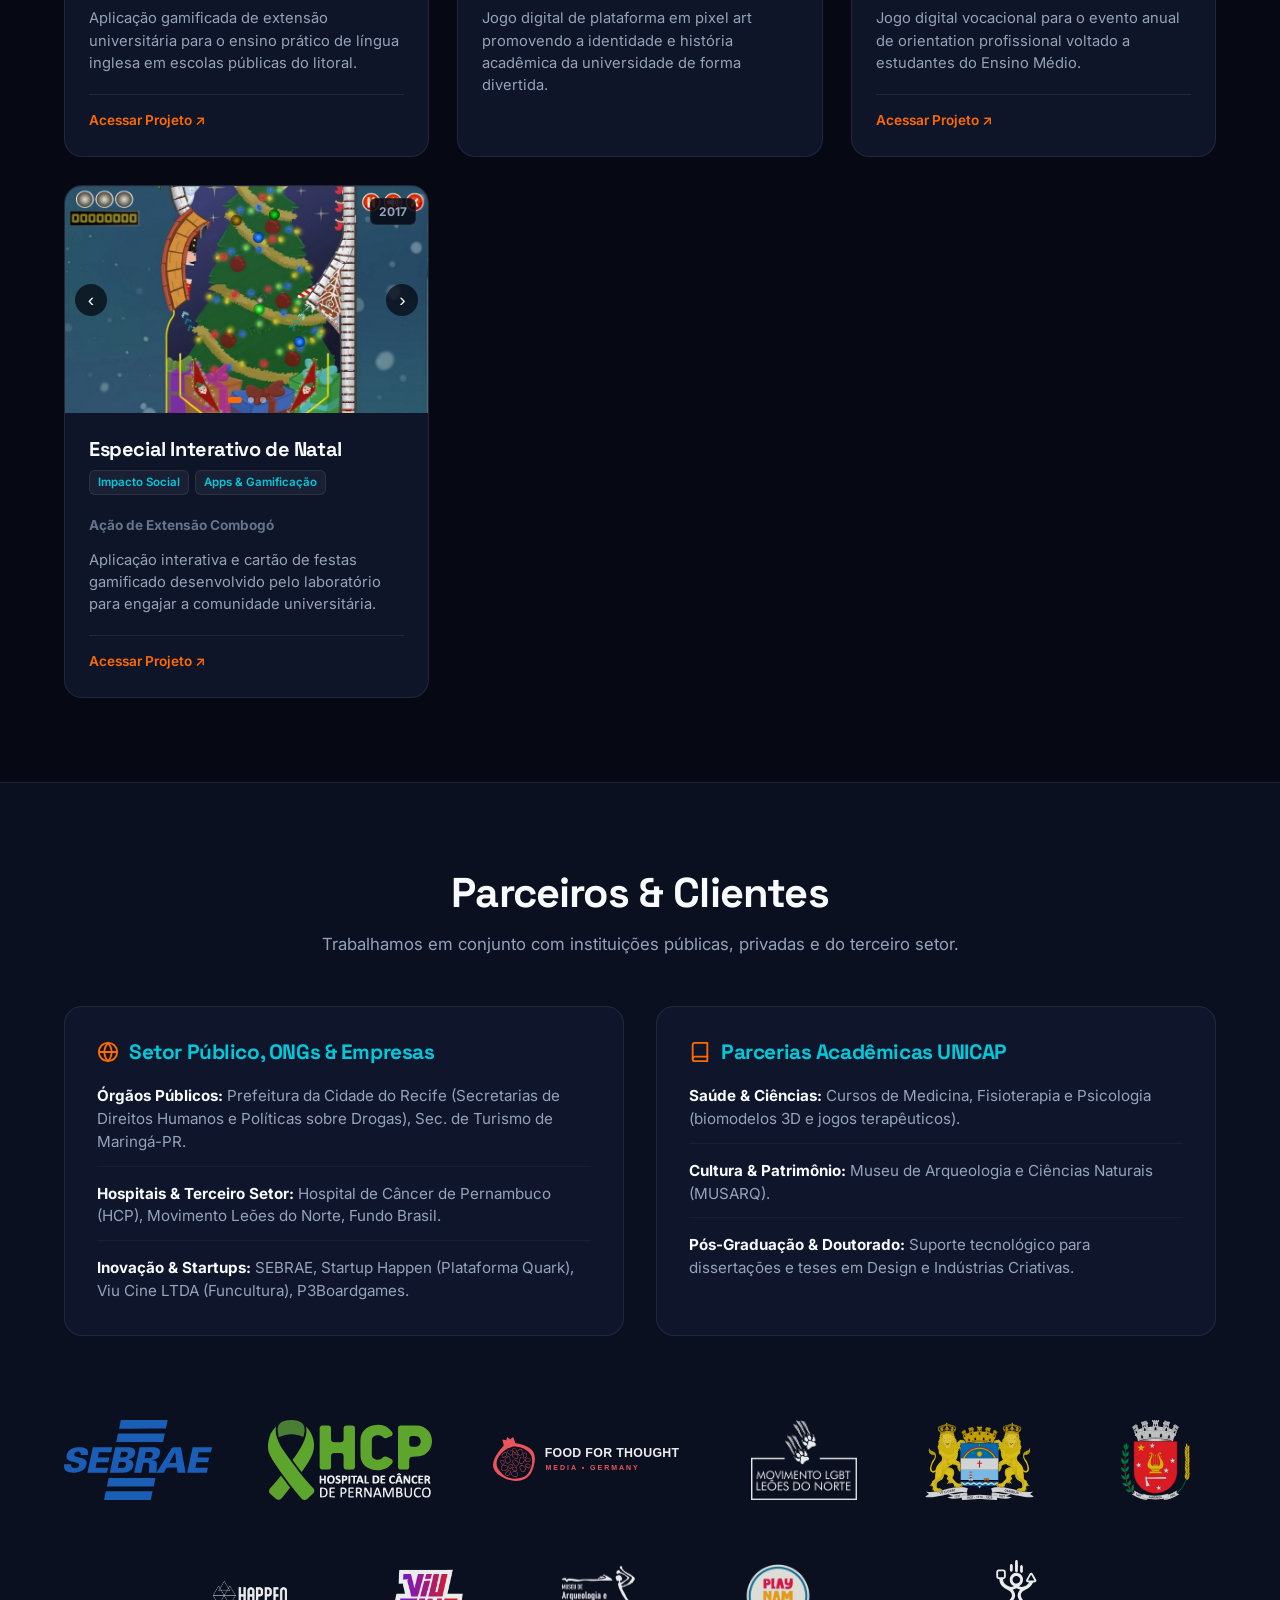
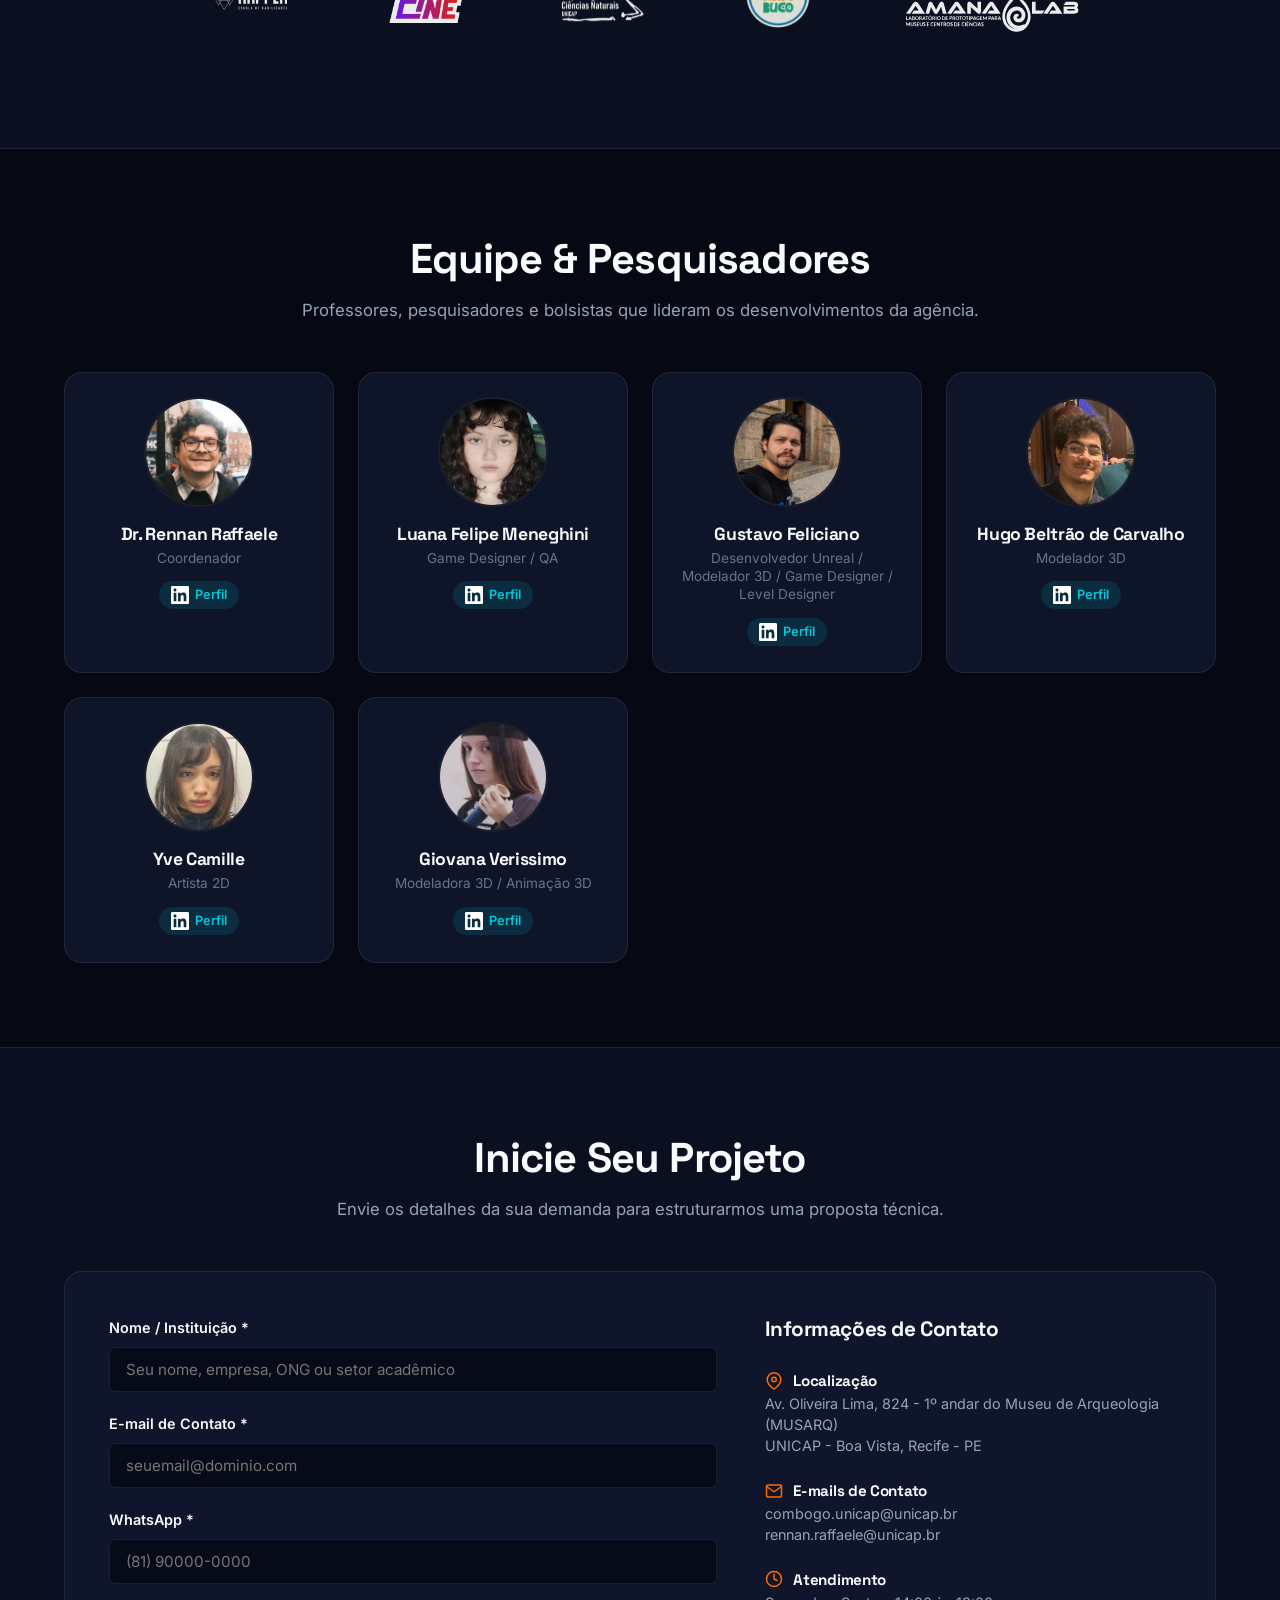
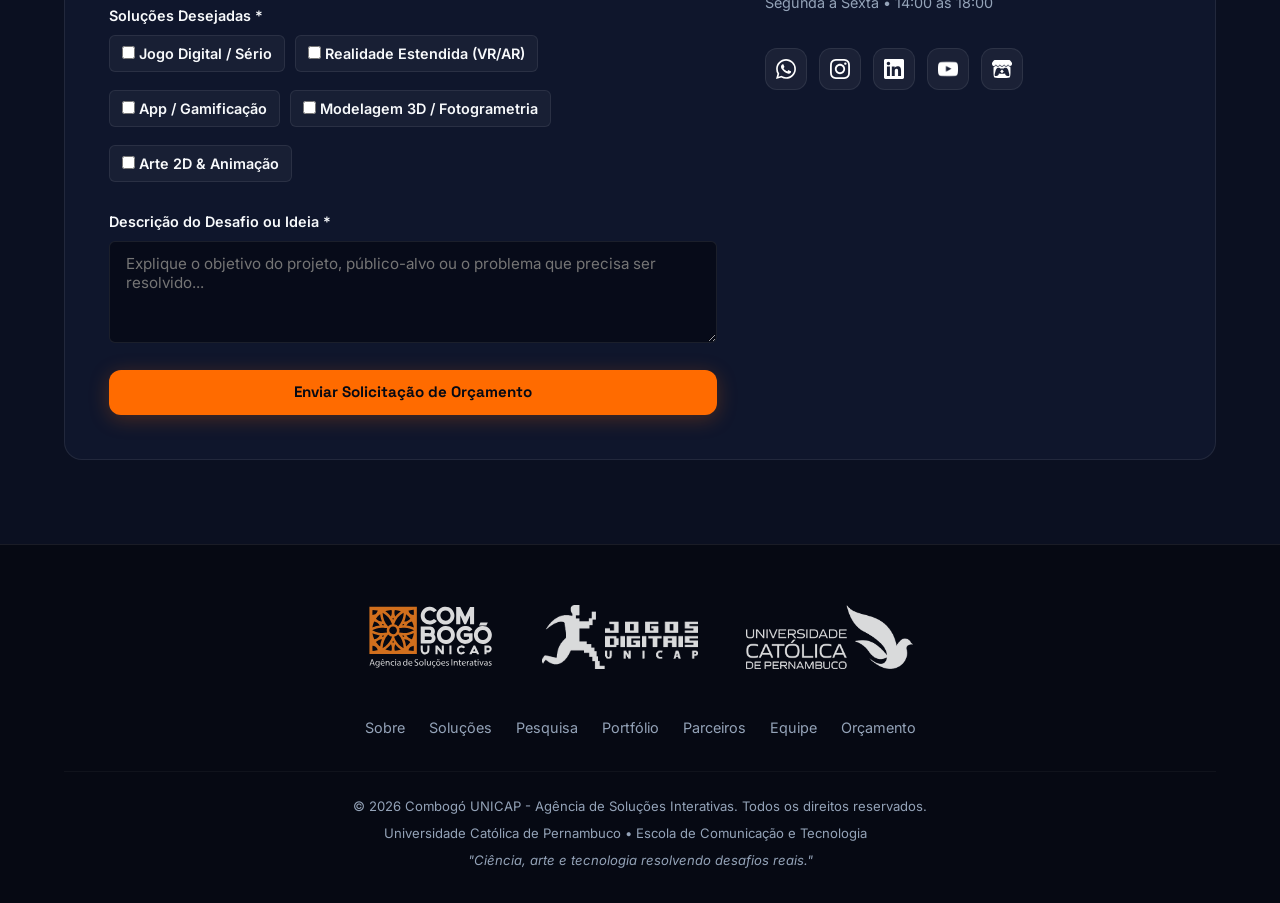
==== commit d7b8031a: "Add multilingual portfolio translations Adds per-project English and Spanish descriptions plus live " ====
--- a/index.html
+++ b/index.html
@@ -81,7 +81,7 @@
                 <!-- Language Selector -->
                 <div class="lang-dropdown" id="lang-dropdown-wrapper">
                     <button id="lang-toggle-btn" class="lang-btn" aria-label="Trocar Idioma">
-                        🌐 <span id="current-lang-label">PT</span> ▾
+                        <span id="current-lang-flag">🇧🇷</span> <span id="current-lang-label">PT</span> ▾
                     </button>
                     <div class="lang-menu" id="lang-menu">
                         <a href="#" data-lang="pt" class="active">🇧🇷 Português (PT)</a>
@@ -532,13 +532,23 @@
                     </div>
 
                     <div class="form-group">
-                        <label for="adm-desc" data-i18n="adm_lbl_desc">Descrição / Resultados *</label>
+                        <label for="adm-desc" data-i18n="adm_lbl_desc">Descrição (Português) *</label>
                         <textarea id="adm-desc" rows="3" class="form-control" required placeholder="Resumo do projeto e seus resultados..."></textarea>
+                    </div>
+
+                    <div class="form-group">
+                        <label for="adm-desc-en">Descrição (Inglês) <span style="font-size: 0.8rem; color: var(--text-muted); font-weight: normal;">(Opcional - auto-traduz se vazio)</span></label>
+                        <textarea id="adm-desc-en" rows="2" class="form-control" placeholder="English description..."></textarea>
+                    </div>
+
+                    <div class="form-group">
+                        <label for="adm-desc-es">Descrição (Espanhol) <span style="font-size: 0.8rem; color: var(--text-muted); font-weight: normal;">(Opcional - auto-traduz se vazio)</span></label>
+                        <textarea id="adm-desc-es" rows="2" class="form-control" placeholder="Descripción en español..."></textarea>
                     </div>
 
                     <div style="display: flex; gap: 10px; margin-top: 16px;">
                         <button type="button" class="btn btn-secondary" id="adm-cancel-btn" style="display: none; width: 45%;" data-i18n="adm_btn_back">🔙 Voltar</button>
-                        <button type="submit" class="btn btn-primary" style="flex-grow: 1;" id="adm-submit-btn" data-i18n="adm_btn_submit">Adicionar Projeto ao Portfólio</button>
+                        <button type="submit" class="btn btn-primary" style="flex-grow: 1;" id="adm-submit-btn" data-i18n="adm_btn_submit">Salvar Projeto</button>
                     </div>
                 </form>
             </div>
